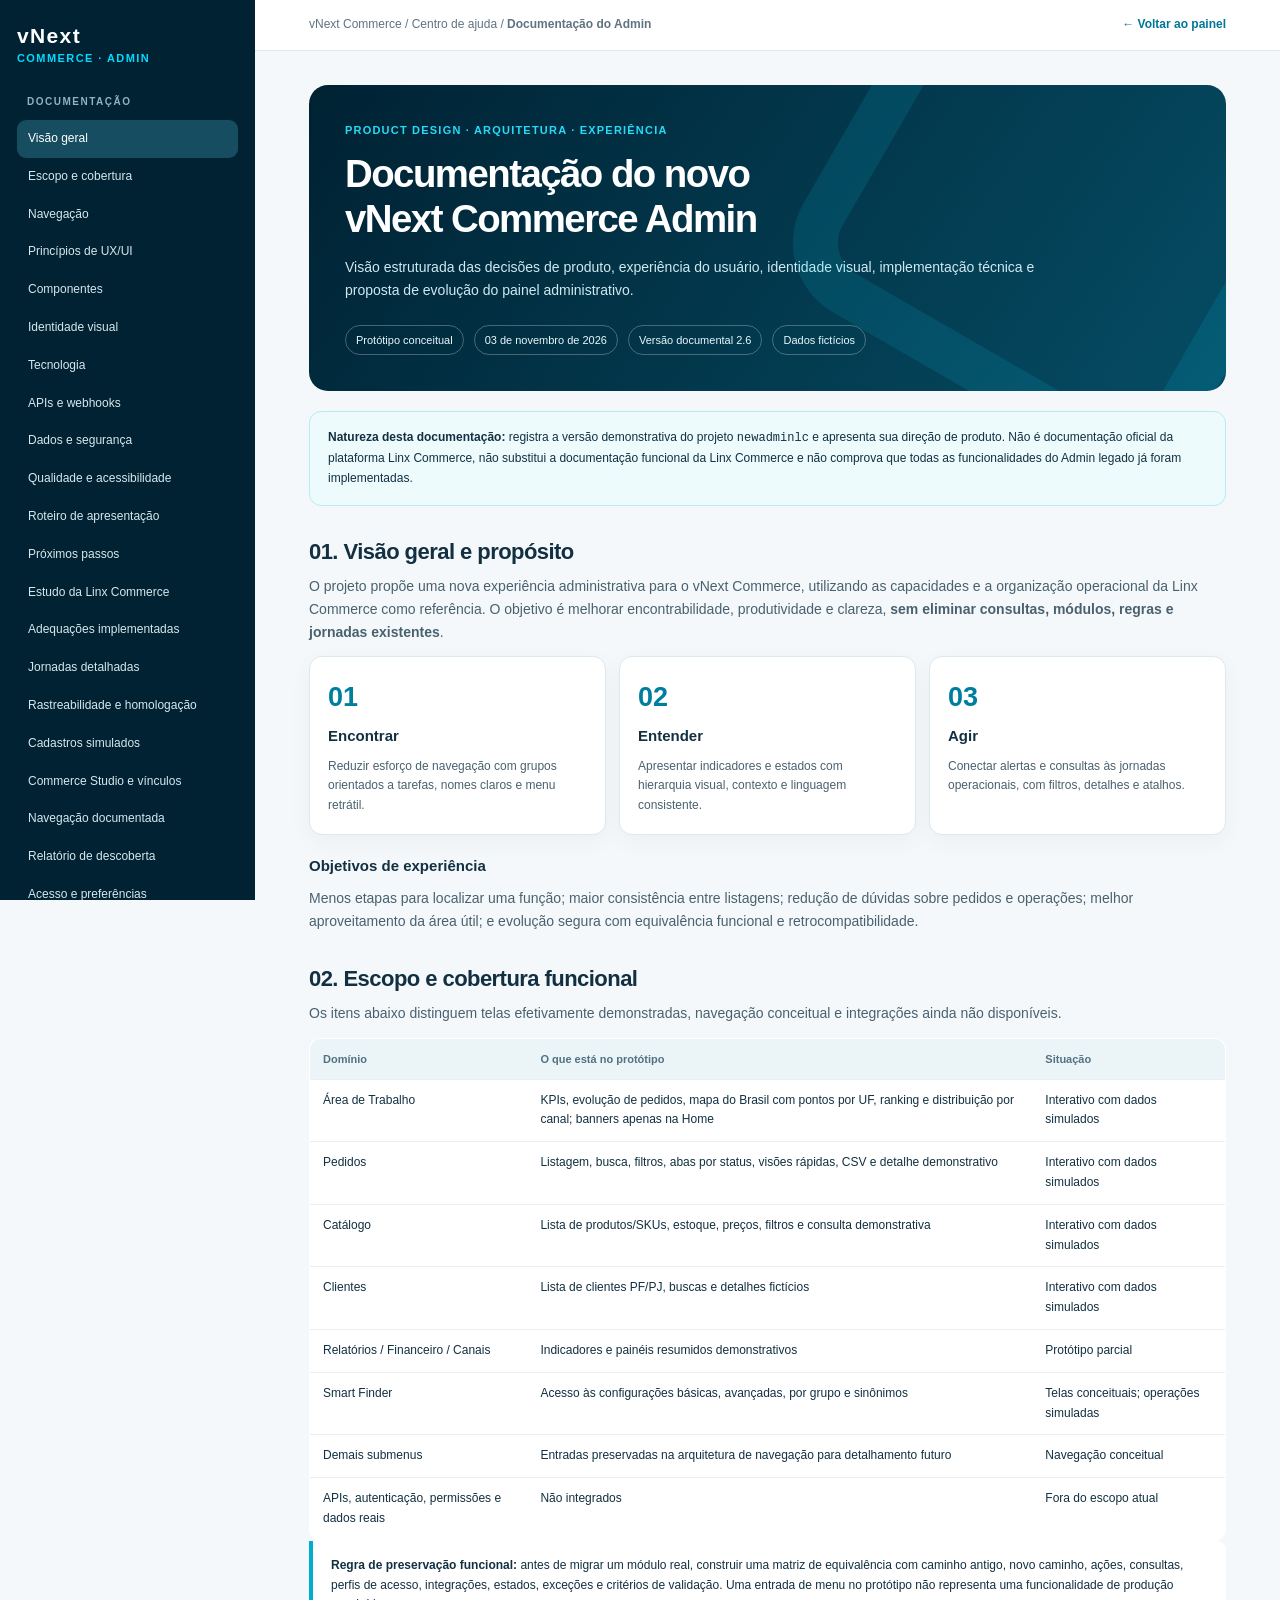
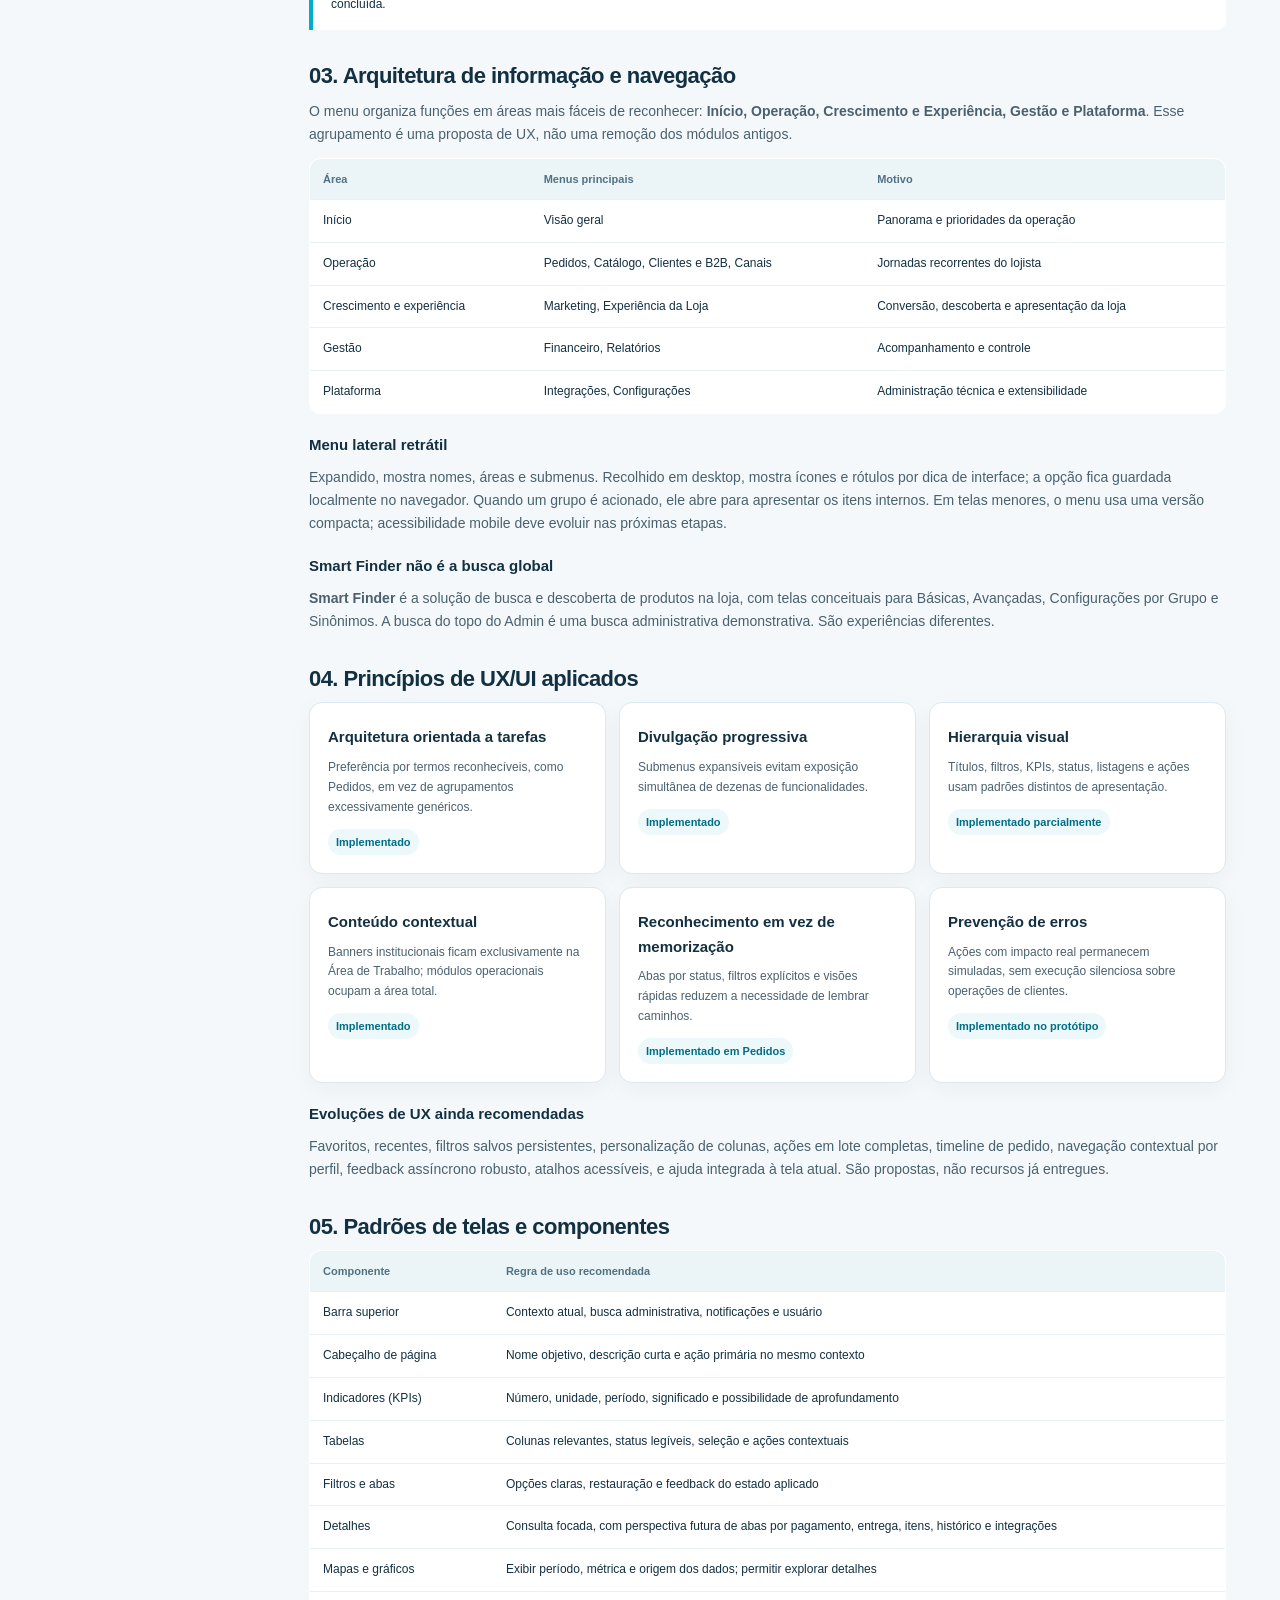
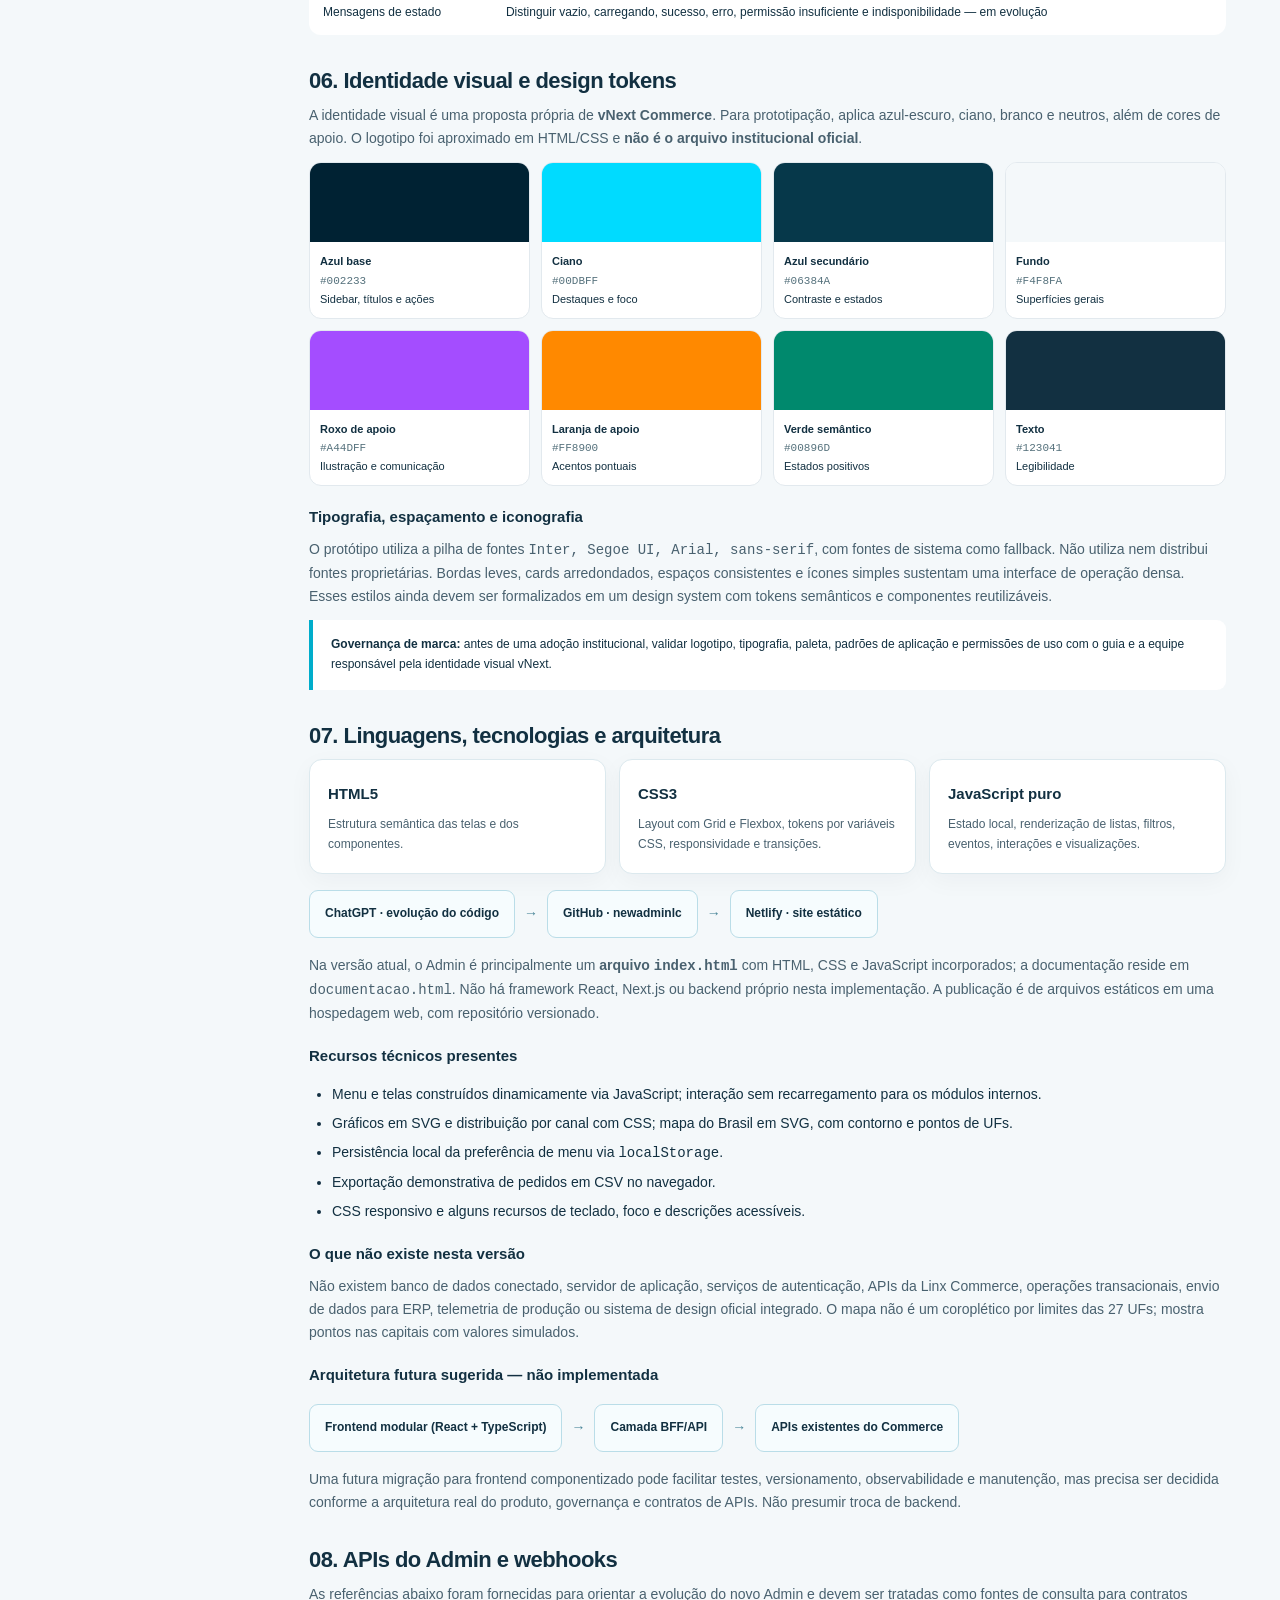
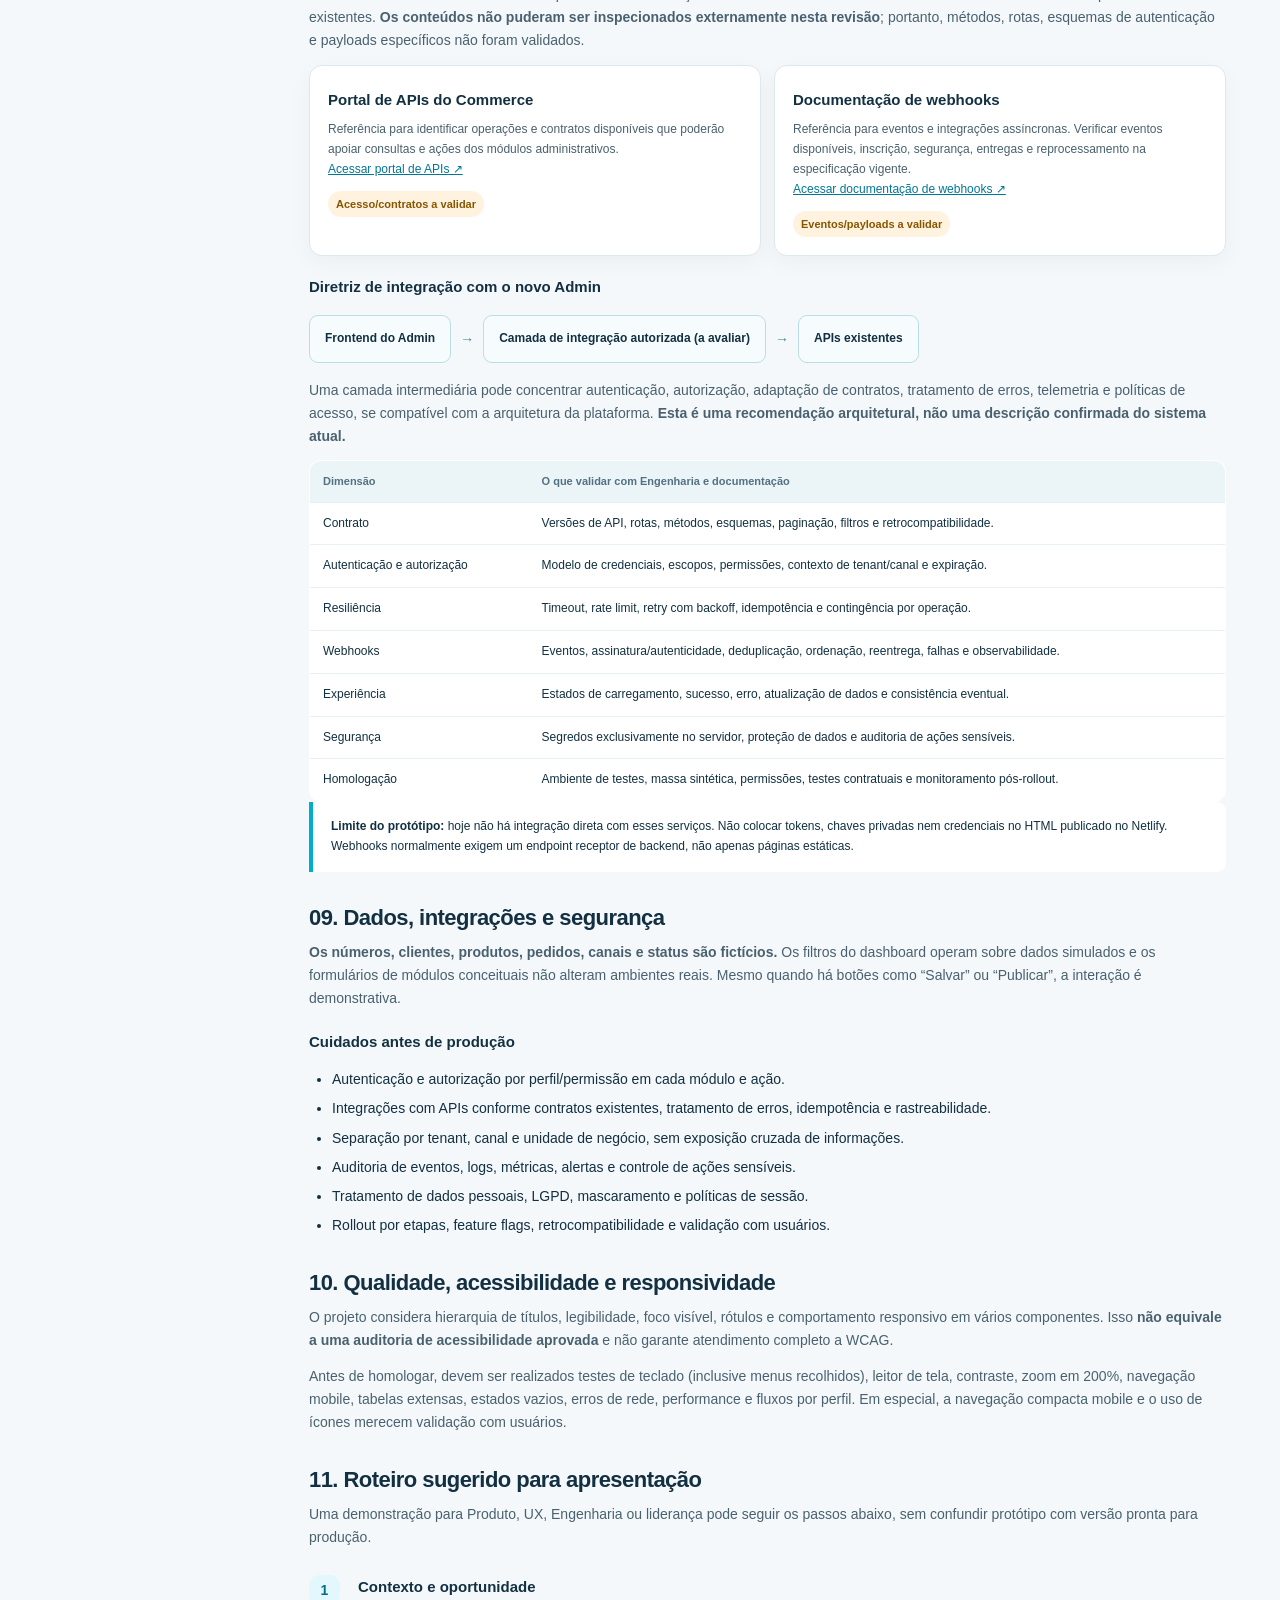
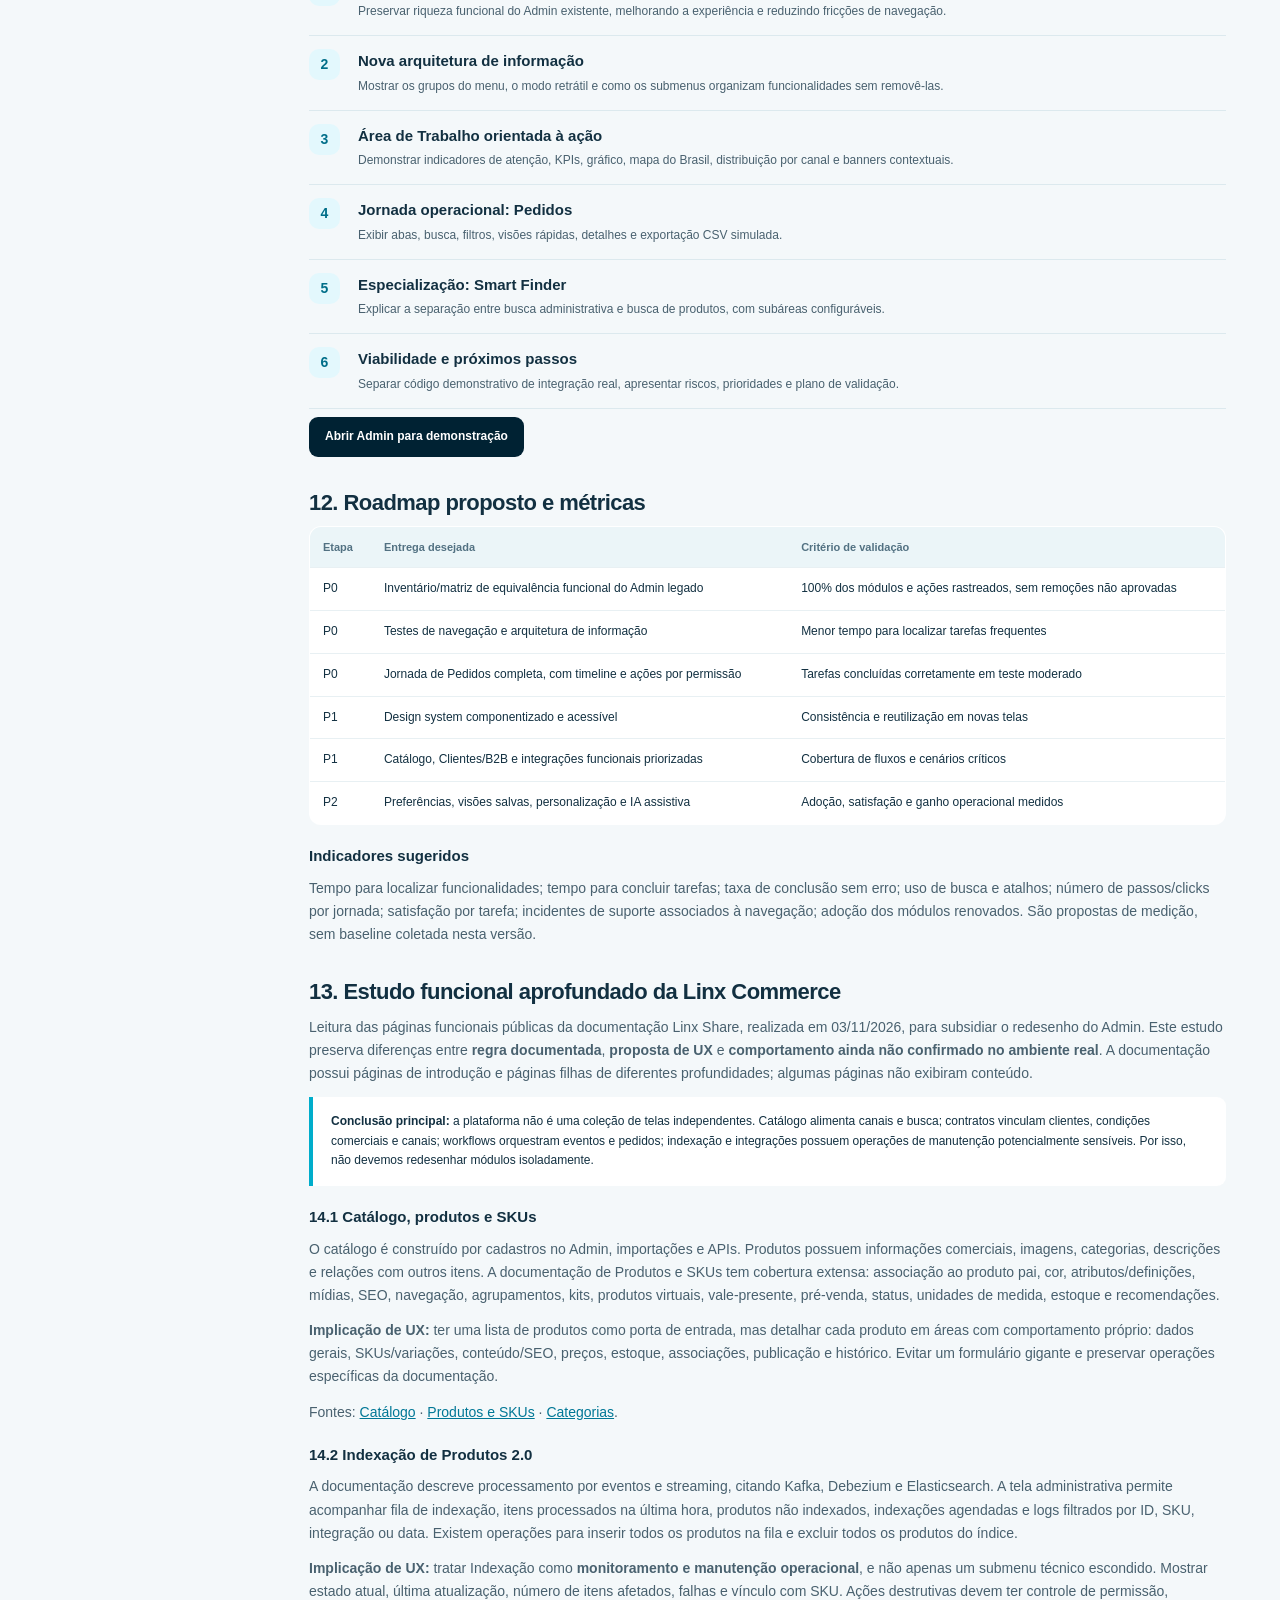
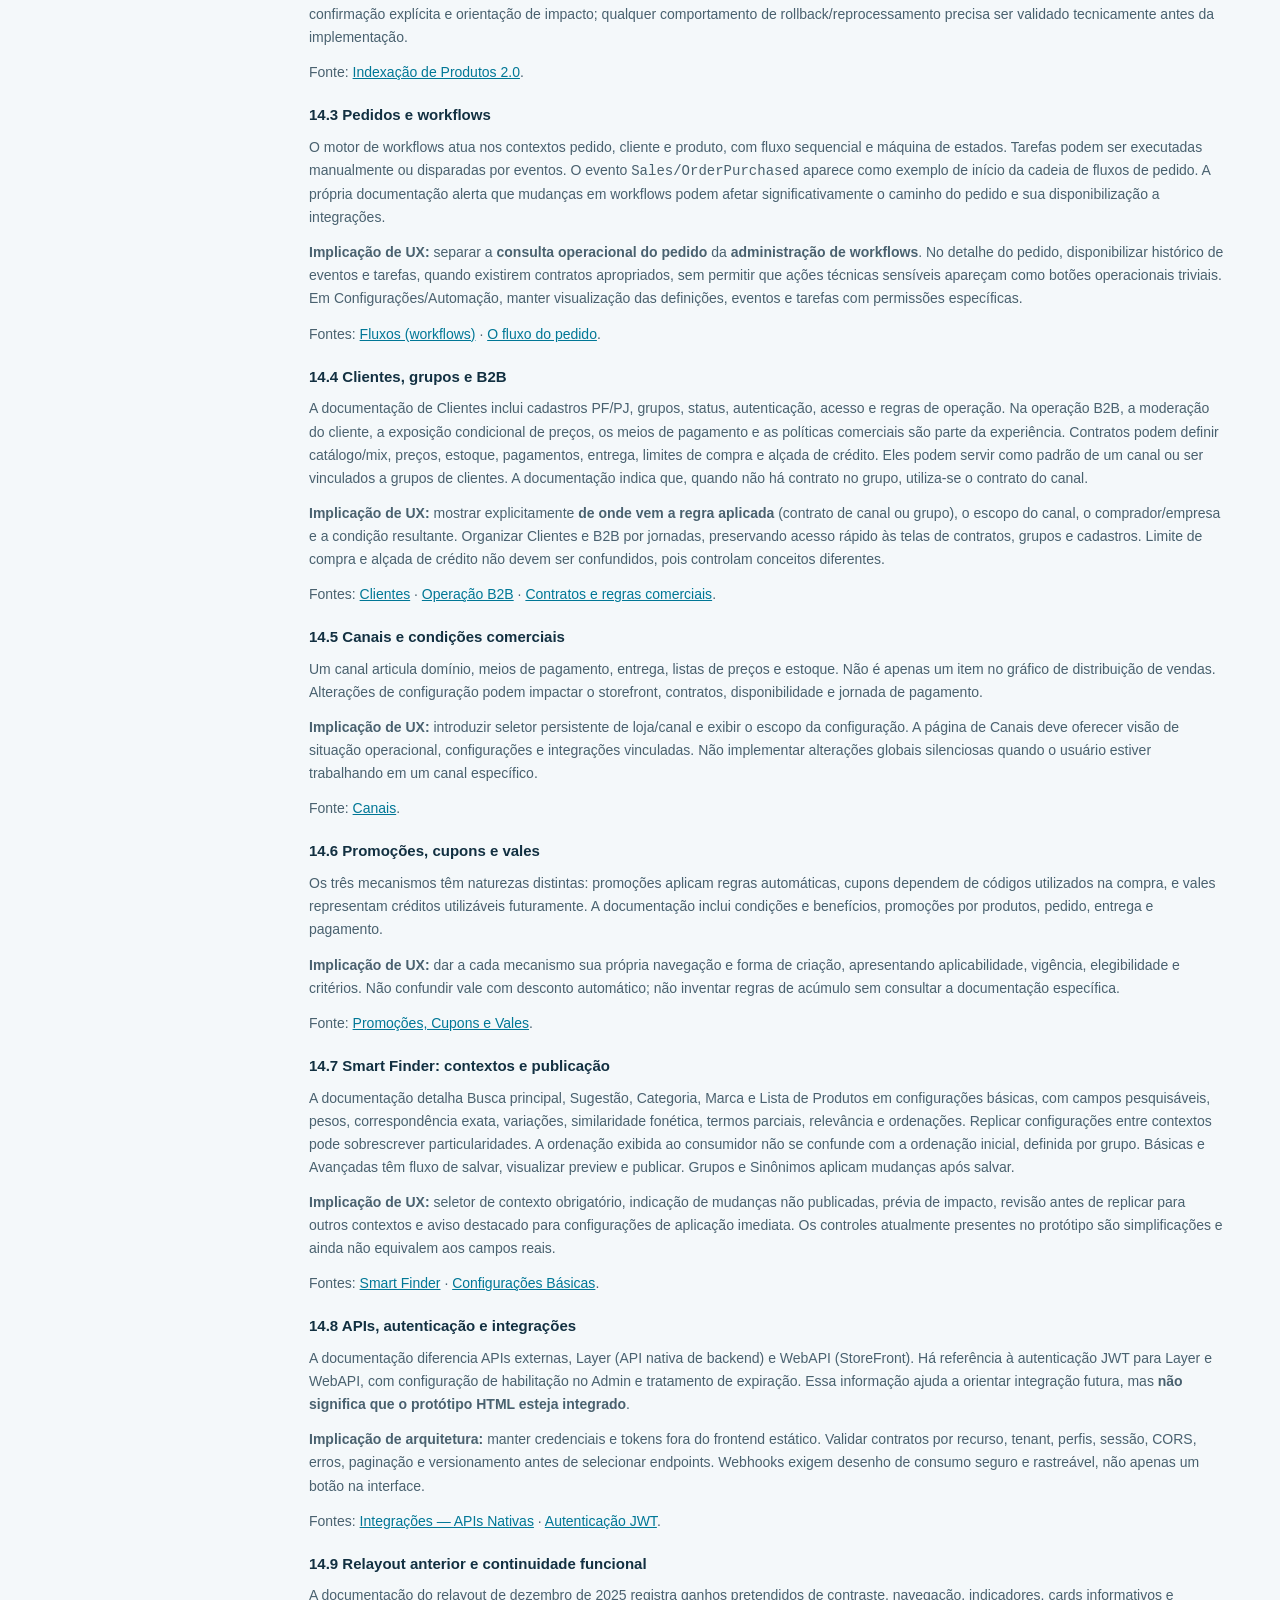
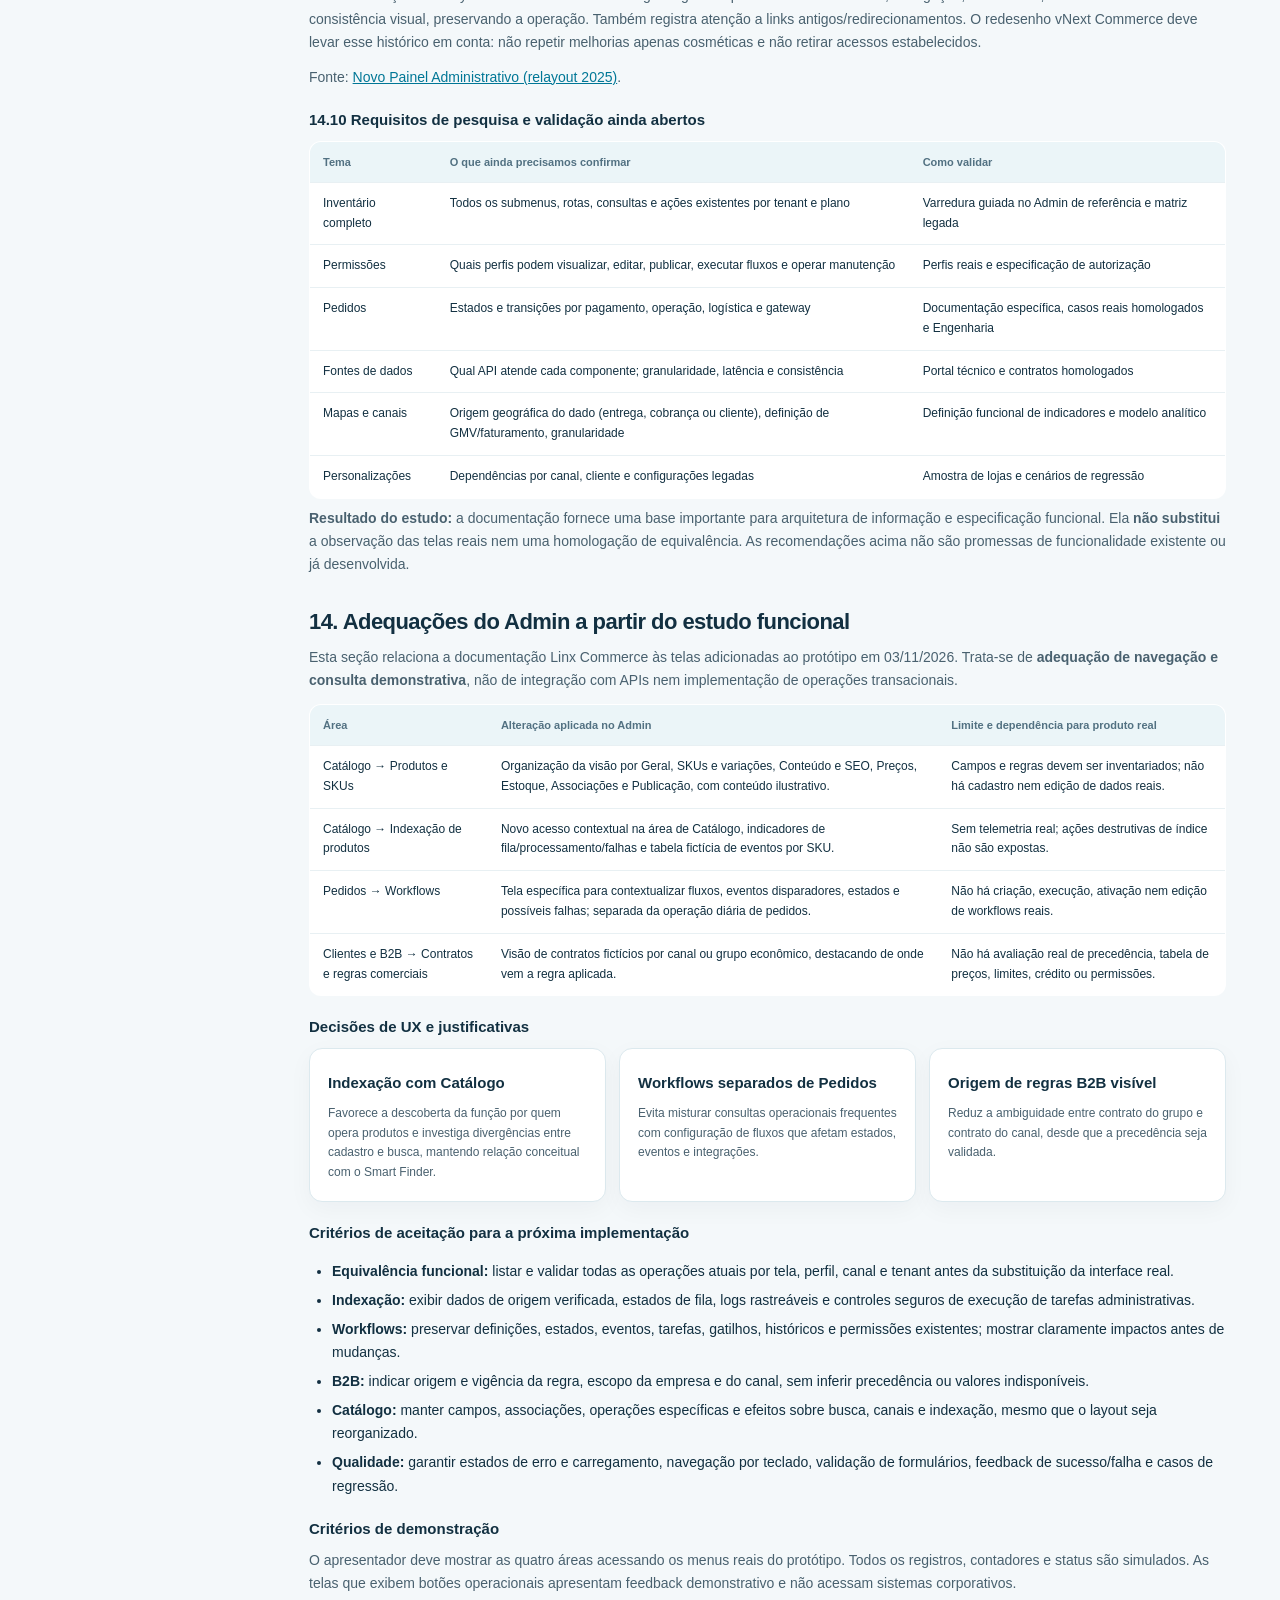
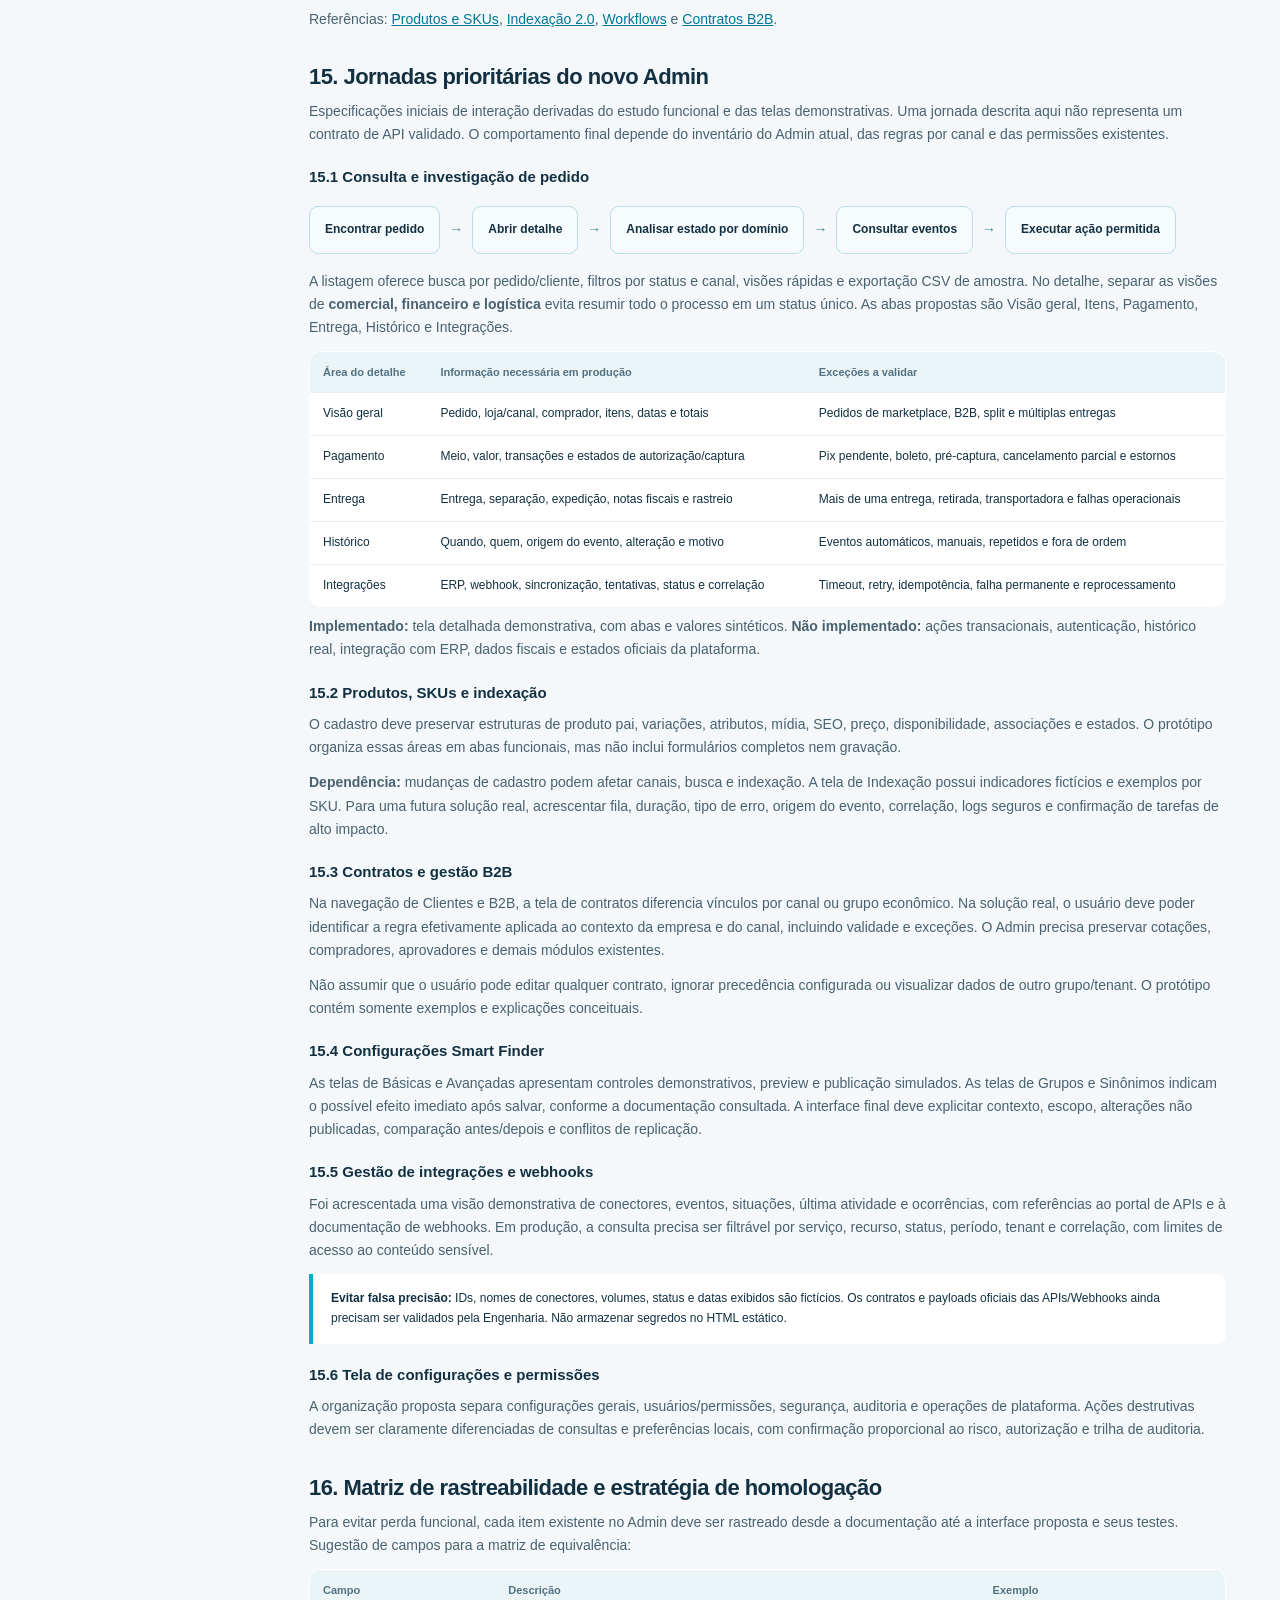
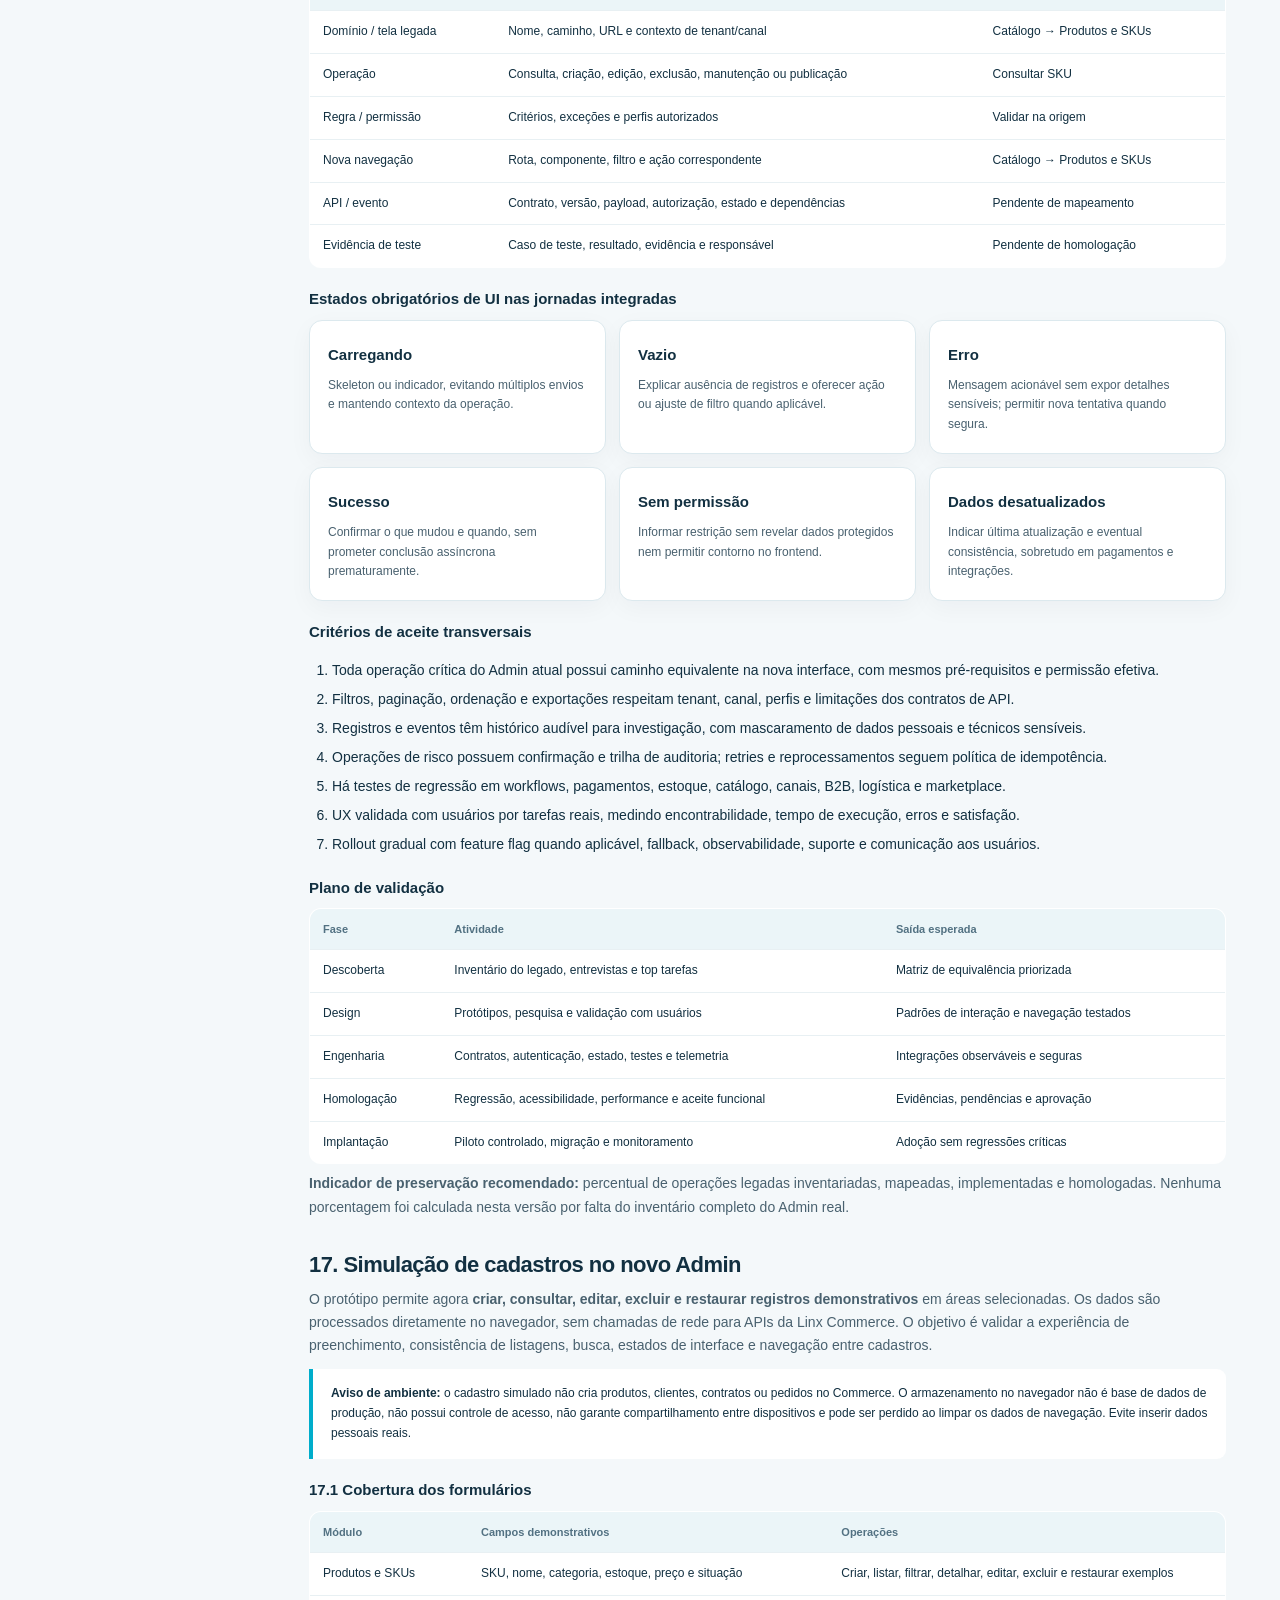
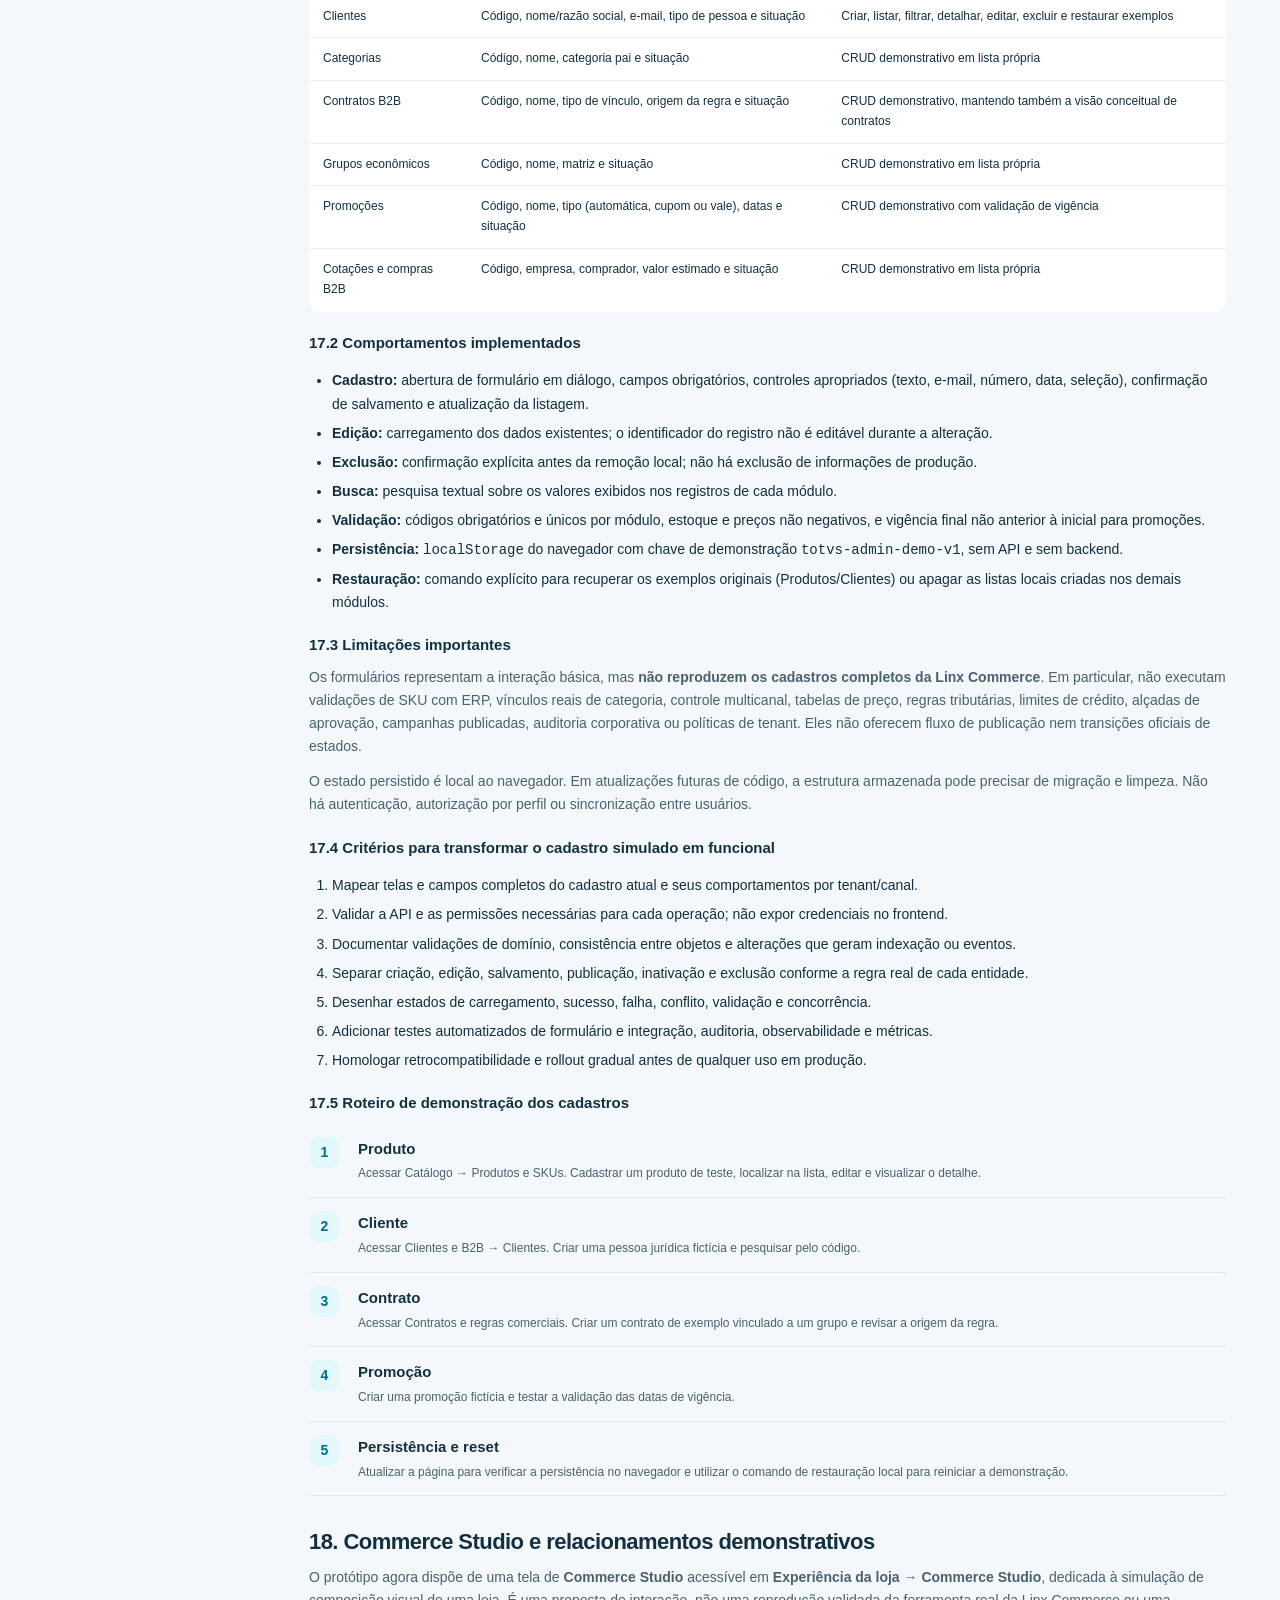
==== documentacao.html @ 01f8e168 "docs(admin): documentar as versões New e New Old e a remoção do contexto global" ====
<!doctype html>
<html lang="pt-BR">
<head>
<meta charset="utf-8"><meta name="viewport" content="width=device-width,initial-scale=1">
<meta name="description" content="Documentação de produto, UX/UI, arquitetura e apresentação do protótipo vNext Commerce Admin.">
<title>Documentação do Admin | vNext Commerce</title>
<style>
:root{--navy:#002233;--navy2:#06384a;--cyan:#00dbff;--cyanSoft:#e4faff;--orange:#ff8900;--purple:#a44dff;--green:#00896d;--bg:#f4f8fa;--line:#dce9ee;--text:#123041;--muted:#5e7481;--shadow:0 7px 24px #0022330a}
*{box-sizing:border-box}html{scroll-behavior:smooth;scroll-padding-top:80px}body{margin:0;background:var(--bg);font:14px/1.65 Inter,"Segoe UI",Arial,sans-serif;color:var(--text)}a{color:#007796}a:focus-visible,button:focus-visible{outline:3px solid #00bded;outline-offset:3px}button{font:inherit;cursor:pointer}.layout{display:grid;grid-template-columns:255px minmax(0,1fr);min-height:100vh}
aside{background:#002233;color:#d5e9ee;padding:25px 17px;position:sticky;top:0;height:100vh;overflow:auto}aside .logo{font-size:21px;letter-spacing:.065em;color:white;font-weight:900;line-height:1.08}aside .logo small{display:block;color:var(--cyan);font-size:11px;letter-spacing:.13em;margin-top:5px}aside .kicker{margin:29px 10px 10px;color:#8eb4bf;font-size:10px;font-weight:800;letter-spacing:.15em;text-transform:uppercase}
aside nav a{display:block;color:#d6e8ed;text-decoration:none;padding:9px 11px;border-radius:9px;font-size:12px}aside nav a:hover,aside nav a.active{background:#164d60;color:white}aside .return{display:block;color:var(--cyan);text-decoration:none;padding:11px;border:1px solid #376676;border-radius:10px;margin-top:18px;font-size:12px;font-weight:700}
main{min-width:0}.topbar{display:flex;gap:12px;justify-content:space-between;align-items:center;background:white;border-bottom:1px solid var(--line);padding:15px min(5vw,54px);position:sticky;top:0;z-index:2}.topbar .crumb{font-size:12px;color:var(--muted)}.topbar a{text-decoration:none;font-weight:750;font-size:12px}.body{max-width:1240px;padding:34px min(5vw,54px) 65px;margin:auto}
.hero{border-radius:19px;padding:36px;background:linear-gradient(125deg,#002233,#054c64);color:white;position:relative;overflow:hidden}
.hero:after{content:"";position:absolute;right:-70px;top:-120px;width:360px;height:360px;border:45px solid #00dbff1c;transform:rotate(30deg);border-radius:80px;pointer-events:none}
.eyebrow{font-size:11px;color:#27daf7;font-weight:850;letter-spacing:.11em;text-transform:uppercase}
.hero h1{font-size:clamp(27px,3vw,43px);letter-spacing:-.04em;line-height:1.17;margin:13px 0}.hero p{color:#d0e9f1;max-width:700px;font-size:14px;margin-bottom:0}
.meta{display:flex;gap:10px;flex-wrap:wrap;margin-top:23px}.meta span{padding:5px 10px;border:1px solid #ffffff45;border-radius:30px;color:#e7f9fd;font-size:11px}
.notice{background:#edfbfd;border:1px solid #b9eaf4;border-radius:12px;padding:16px 18px;margin:20px 0;font-size:12px}
section{margin-top:32px;scroll-margin-top:95px}section h2{font-size:22px;line-height:1.25;letter-spacing:-.025em;margin:0 0 10px}section h3{font-size:15px;margin:19px 0 8px}section p{margin:8px 0 12px;color:#49616f}
.grid{display:grid;grid-template-columns:repeat(3,minmax(0,1fr));gap:13px}.card{border:1px solid var(--line);background:#fff;border-radius:13px;padding:18px;box-shadow:var(--shadow)}.card h3{margin:4px 0 8px}.card p{font-size:12px;margin:0}.metric{font-size:27px;color:#007e9d;font-weight:850}
.tags{display:flex;gap:7px;flex-wrap:wrap;margin-top:11px}.tag{font-size:11px;background:#ecf8fa;color:#006d87;padding:4px 8px;border-radius:20px;font-weight:700}.tag.warn{background:#fff3df;color:#875500}.tag.gray{background:#edf1f3;color:#526a79}
table{width:100%;border-collapse:collapse;font-size:12px;background:white;border:1px solid var(--line);border-radius:12px;overflow:hidden}th{text-align:left;color:#527182;font-size:11px;background:#ebf5f8}td,th{padding:11px 13px;border-bottom:1px solid #e8f0f3;vertical-align:top}tr:last-child td{border-bottom:0}ul,ol{padding-left:23px}li{margin:6px 0}
.palette{display:grid;grid-template-columns:repeat(4,minmax(0,1fr));gap:11px}.swatch{border:1px solid #e2e9ee;border-radius:12px;overflow:hidden;background:white}.swatch .color{height:79px}.swatch .label{padding:10px;font-size:11px}.swatch strong{display:block}.swatch code{color:#55717c}
.diagram{display:flex;gap:9px;align-items:center;flex-wrap:wrap;margin:16px 0}.diagram span{padding:13px 15px;border:1px solid #badde8;background:#f6fcfe;border-radius:9px;font-size:12px;font-weight:800}.diagram i{font-style:normal;color:#498598}
.callout{padding:15px 18px;background:#fff;border-left:4px solid #00adcb;border-radius:0 9px 9px 0;font-size:12px}
.demo-step{display:grid;grid-template-columns:36px 1fr;gap:13px;padding:13px 0;border-bottom:1px solid var(--line)}.demo-step .number{height:31px;width:31px;border-radius:10px;background:#e3f8fd;color:#006e89;display:grid;place-items:center;font-weight:850}.demo-step h3{margin:0 0 3px}.demo-step p{font-size:12px;margin:0}
.footer{font-size:11px;color:#718894;padding:20px 0;border-top:1px solid var(--line);margin-top:40px}.action{display:inline-block;text-decoration:none;background:var(--navy);color:#fff;border-radius:9px;padding:10px 16px;font-weight:800;font-size:12px;margin-top:8px}.action:hover{background:#105269}
@media(max-width:1000px){.grid{grid-template-columns:1fr 1fr}.palette{grid-template-columns:repeat(2,1fr)}}
@media(max-width:760px){.layout{grid-template-columns:1fr}aside{position:relative;height:auto;padding:16px}aside nav{display:flex;overflow:auto;gap:3px}aside .kicker{display:none}aside nav a{white-space:nowrap}aside .return{margin:9px 0 0}.topbar{padding:13px 18px}.body{padding:20px 16px 45px}.hero{padding:26px 22px}.grid{grid-template-columns:1fr}.palette{grid-template-columns:repeat(2,1fr)}}
@media print{.layout{display:block}aside,.topbar,.action{display:none!important}.body{max-width:none;padding:0}.hero{print-color-adjust:exact;-webkit-print-color-adjust:exact}section{break-inside:avoid}a{color:#00485f}}
@media(prefers-reduced-motion:reduce){html{scroll-behavior:auto}}
</style>
</head>
<body>
<div class="layout">
<aside aria-label="Índice da documentação"><div class="logo">vNext<small>COMMERCE · ADMIN</small></div><div class="kicker">Documentação</div>
<nav id="toc">
<a href="#visao">Visão geral</a><a href="#escopo">Escopo e cobertura</a><a href="#navegacao">Navegação</a><a href="#ux">Princípios de UX/UI</a><a href="#componentes">Componentes</a><a href="#identidade">Identidade visual</a><a href="#tecnologia">Tecnologia</a><a href="#apis">APIs e webhooks</a><a href="#dados">Dados e segurança</a><a href="#qualidade">Qualidade e acessibilidade</a><a href="#roteiro">Roteiro de apresentação</a><a href="#evolucao">Próximos passos</a><a href="#estudo-funcional">Estudo da Linx Commerce</a><a href="#adequacoes-funcionais">Adequações implementadas</a><a href="#jornadas">Jornadas detalhadas</a><a href="#rastreabilidade">Rastreabilidade e homologação</a><a href="#cadastros">Cadastros simulados</a><a href="#studio">Commerce Studio e vínculos</a><a href="#doc-navigation">Navegação documentada</a><a href="#relatorio-descoberta">Relatório de descoberta</a><a href="#acesso">Acesso e preferências</a><a href="#descoberta-evolucao">Evolução do discovery</a><a href="#discovery-novembro">Discovery aprofundado</a><a href="#cadastros-expandidos">Cadastros ampliados</a><a href="#ux-vnext">Evolução UX transversal</a><a href="#manu-ux">Manu IA e refinamento UX</a><a href="#cadastros-operacionais">Cadastros e fluxos</a><a href="#versoes-admin">Versões New e New Old</a><a href="#referencias">Referências</a>
</nav><a class="return" href="./index.html">← Voltar ao Admin</a>
</aside>
<main>
<div class="topbar"><div class="crumb">vNext Commerce / Centro de ajuda / <b>Documentação do Admin</b></div><a href="./index.html">← Voltar ao painel</a></div>
<div class="body">
<header class="hero"><div class="eyebrow">Product design · Arquitetura · Experiência</div><h1>Documentação do novo<br>vNext Commerce Admin</h1><p>Visão estruturada das decisões de produto, experiência do usuário, identidade visual, implementação técnica e proposta de evolução do painel administrativo.</p><div class="meta"><span>Protótipo conceitual</span><span>03 de novembro de 2026</span><span>Versão documental 2.6</span><span>Dados fictícios</span></div></header>
<div class="notice"><b>Natureza desta documentação:</b> registra a versão demonstrativa do projeto <code>newadminlc</code> e apresenta sua direção de produto. Não é documentação oficial da plataforma Linx Commerce, não substitui a documentação funcional da Linx Commerce e não comprova que todas as funcionalidades do Admin legado já foram implementadas.</div>
<section id="visao"><h2>01. Visão geral e propósito</h2><p>O projeto propõe uma nova experiência administrativa para o vNext Commerce, utilizando as capacidades e a organização operacional da Linx Commerce como referência. O objetivo é melhorar encontrabilidade, produtividade e clareza, <b>sem eliminar consultas, módulos, regras e jornadas existentes</b>.</p>
<div class="grid"><article class="card"><div class="metric">01</div><h3>Encontrar</h3><p>Reduzir esforço de navegação com grupos orientados a tarefas, nomes claros e menu retrátil.</p></article><article class="card"><div class="metric">02</div><h3>Entender</h3><p>Apresentar indicadores e estados com hierarquia visual, contexto e linguagem consistente.</p></article><article class="card"><div class="metric">03</div><h3>Agir</h3><p>Conectar alertas e consultas às jornadas operacionais, com filtros, detalhes e atalhos.</p></article></div>
<h3>Objetivos de experiência</h3><p>Menos etapas para localizar uma função; maior consistência entre listagens; redução de dúvidas sobre pedidos e operações; melhor aproveitamento da área útil; e evolução segura com equivalência funcional e retrocompatibilidade.</p></section>
<section id="escopo"><h2>02. Escopo e cobertura funcional</h2><p>Os itens abaixo distinguem telas efetivamente demonstradas, navegação conceitual e integrações ainda não disponíveis.</p>
<table><thead><tr><th>Domínio</th><th>O que está no protótipo</th><th>Situação</th></tr></thead><tbody>
<tr><td>Área de Trabalho</td><td>KPIs, evolução de pedidos, mapa do Brasil com pontos por UF, ranking e distribuição por canal; banners apenas na Home</td><td>Interativo com dados simulados</td></tr>
<tr><td>Pedidos</td><td>Listagem, busca, filtros, abas por status, visões rápidas, CSV e detalhe demonstrativo</td><td>Interativo com dados simulados</td></tr>
<tr><td>Catálogo</td><td>Lista de produtos/SKUs, estoque, preços, filtros e consulta demonstrativa</td><td>Interativo com dados simulados</td></tr>
<tr><td>Clientes</td><td>Lista de clientes PF/PJ, buscas e detalhes fictícios</td><td>Interativo com dados simulados</td></tr>
<tr><td>Relatórios / Financeiro / Canais</td><td>Indicadores e painéis resumidos demonstrativos</td><td>Protótipo parcial</td></tr>
<tr><td>Smart Finder</td><td>Acesso às configurações básicas, avançadas, por grupo e sinônimos</td><td>Telas conceituais; operações simuladas</td></tr>
<tr><td>Demais submenus</td><td>Entradas preservadas na arquitetura de navegação para detalhamento futuro</td><td>Navegação conceitual</td></tr>
<tr><td>APIs, autenticação, permissões e dados reais</td><td>Não integrados</td><td>Fora do escopo atual</td></tr>
</tbody></table>
<div class="callout"><b>Regra de preservação funcional:</b> antes de migrar um módulo real, construir uma matriz de equivalência com caminho antigo, novo caminho, ações, consultas, perfis de acesso, integrações, estados, exceções e critérios de validação. Uma entrada de menu no protótipo não representa uma funcionalidade de produção concluída.</div></section>
<section id="navegacao"><h2>03. Arquitetura de informação e navegação</h2>
<p>O menu organiza funções em áreas mais fáceis de reconhecer: <b>Início, Operação, Crescimento e Experiência, Gestão e Plataforma</b>. Esse agrupamento é uma proposta de UX, não uma remoção dos módulos antigos.</p>
<table><thead><tr><th>Área</th><th>Menus principais</th><th>Motivo</th></tr></thead><tbody>
<tr><td>Início</td><td>Visão geral</td><td>Panorama e prioridades da operação</td></tr>
<tr><td>Operação</td><td>Pedidos, Catálogo, Clientes e B2B, Canais</td><td>Jornadas recorrentes do lojista</td></tr>
<tr><td>Crescimento e experiência</td><td>Marketing, Experiência da Loja</td><td>Conversão, descoberta e apresentação da loja</td></tr>
<tr><td>Gestão</td><td>Financeiro, Relatórios</td><td>Acompanhamento e controle</td></tr>
<tr><td>Plataforma</td><td>Integrações, Configurações</td><td>Administração técnica e extensibilidade</td></tr>
</tbody></table>
<h3>Menu lateral retrátil</h3><p>Expandido, mostra nomes, áreas e submenus. Recolhido em desktop, mostra ícones e rótulos por dica de interface; a opção fica guardada localmente no navegador. Quando um grupo é acionado, ele abre para apresentar os itens internos. Em telas menores, o menu usa uma versão compacta; acessibilidade mobile deve evoluir nas próximas etapas.</p>
<h3>Smart Finder não é a busca global</h3><p><b>Smart Finder</b> é a solução de busca e descoberta de produtos na loja, com telas conceituais para Básicas, Avançadas, Configurações por Grupo e Sinônimos. A busca do topo do Admin é uma busca administrativa demonstrativa. São experiências diferentes.</p></section>
<section id="ux"><h2>04. Princípios de UX/UI aplicados</h2>
<div class="grid"><div class="card"><h3>Arquitetura orientada a tarefas</h3><p>Preferência por termos reconhecíveis, como Pedidos, em vez de agrupamentos excessivamente genéricos.</p><div class="tags"><span class="tag">Implementado</span></div></div>
<div class="card"><h3>Divulgação progressiva</h3><p>Submenus expansíveis evitam exposição simultânea de dezenas de funcionalidades.</p><div class="tags"><span class="tag">Implementado</span></div></div>
<div class="card"><h3>Hierarquia visual</h3><p>Títulos, filtros, KPIs, status, listagens e ações usam padrões distintos de apresentação.</p><div class="tags"><span class="tag">Implementado parcialmente</span></div></div>
<div class="card"><h3>Conteúdo contextual</h3><p>Banners institucionais ficam exclusivamente na Área de Trabalho; módulos operacionais ocupam a área total.</p><div class="tags"><span class="tag">Implementado</span></div></div>
<div class="card"><h3>Reconhecimento em vez de memorização</h3><p>Abas por status, filtros explícitos e visões rápidas reduzem a necessidade de lembrar caminhos.</p><div class="tags"><span class="tag">Implementado em Pedidos</span></div></div>
<div class="card"><h3>Prevenção de erros</h3><p>Ações com impacto real permanecem simuladas, sem execução silenciosa sobre operações de clientes.</p><div class="tags"><span class="tag">Implementado no protótipo</span></div></div>
</div>
<h3>Evoluções de UX ainda recomendadas</h3><p>Favoritos, recentes, filtros salvos persistentes, personalização de colunas, ações em lote completas, timeline de pedido, navegação contextual por perfil, feedback assíncrono robusto, atalhos acessíveis, e ajuda integrada à tela atual. São propostas, não recursos já entregues.</p></section>
<section id="componentes"><h2>05. Padrões de telas e componentes</h2>
<table><thead><tr><th>Componente</th><th>Regra de uso recomendada</th></tr></thead><tbody>
<tr><td>Barra superior</td><td>Contexto atual, busca administrativa, notificações e usuário</td></tr>
<tr><td>Cabeçalho de página</td><td>Nome objetivo, descrição curta e ação primária no mesmo contexto</td></tr>
<tr><td>Indicadores (KPIs)</td><td>Número, unidade, período, significado e possibilidade de aprofundamento</td></tr>
<tr><td>Tabelas</td><td>Colunas relevantes, status legíveis, seleção e ações contextuais</td></tr>
<tr><td>Filtros e abas</td><td>Opções claras, restauração e feedback do estado aplicado</td></tr>
<tr><td>Detalhes</td><td>Consulta focada, com perspectiva futura de abas por pagamento, entrega, itens, histórico e integrações</td></tr>
<tr><td>Mapas e gráficos</td><td>Exibir período, métrica e origem dos dados; permitir explorar detalhes</td></tr>
<tr><td>Mensagens de estado</td><td>Distinguir vazio, carregando, sucesso, erro, permissão insuficiente e indisponibilidade — em evolução</td></tr>
</tbody></table></section>
<section id="identidade"><h2>06. Identidade visual e design tokens</h2><p>A identidade visual é uma proposta própria de <b>vNext Commerce</b>. Para prototipação, aplica azul-escuro, ciano, branco e neutros, além de cores de apoio. O logotipo foi aproximado em HTML/CSS e <b>não é o arquivo institucional oficial</b>.</p>
<div class="palette">
<div class="swatch"><div class="color" style="background:#002233"></div><div class="label"><strong>Azul base</strong><code>#002233</code><div>Sidebar, títulos e ações</div></div></div>
<div class="swatch"><div class="color" style="background:#00dbff"></div><div class="label"><strong>Ciano</strong><code>#00DBFF</code><div>Destaques e foco</div></div></div>
<div class="swatch"><div class="color" style="background:#06384a"></div><div class="label"><strong>Azul secundário</strong><code>#06384A</code><div>Contraste e estados</div></div></div>
<div class="swatch"><div class="color" style="background:#f4f8fa"></div><div class="label"><strong>Fundo</strong><code>#F4F8FA</code><div>Superfícies gerais</div></div></div>
<div class="swatch"><div class="color" style="background:#a44dff"></div><div class="label"><strong>Roxo de apoio</strong><code>#A44DFF</code><div>Ilustração e comunicação</div></div></div>
<div class="swatch"><div class="color" style="background:#ff8900"></div><div class="label"><strong>Laranja de apoio</strong><code>#FF8900</code><div>Acentos pontuais</div></div></div>
<div class="swatch"><div class="color" style="background:#00896d"></div><div class="label"><strong>Verde semântico</strong><code>#00896D</code><div>Estados positivos</div></div></div>
<div class="swatch"><div class="color" style="background:#123041"></div><div class="label"><strong>Texto</strong><code>#123041</code><div>Legibilidade</div></div></div>
</div>
<h3>Tipografia, espaçamento e iconografia</h3><p>O protótipo utiliza a pilha de fontes <code>Inter, Segoe UI, Arial, sans-serif</code>, com fontes de sistema como fallback. Não utiliza nem distribui fontes proprietárias. Bordas leves, cards arredondados, espaços consistentes e ícones simples sustentam uma interface de operação densa. Esses estilos ainda devem ser formalizados em um design system com tokens semânticos e componentes reutilizáveis.</p>
<div class="callout"><b>Governança de marca:</b> antes de uma adoção institucional, validar logotipo, tipografia, paleta, padrões de aplicação e permissões de uso com o guia e a equipe responsável pela identidade visual vNext.</div></section>
<section id="tecnologia"><h2>07. Linguagens, tecnologias e arquitetura</h2>
<div class="grid"><div class="card"><h3>HTML5</h3><p>Estrutura semântica das telas e dos componentes.</p></div><div class="card"><h3>CSS3</h3><p>Layout com Grid e Flexbox, tokens por variáveis CSS, responsividade e transições.</p></div><div class="card"><h3>JavaScript puro</h3><p>Estado local, renderização de listas, filtros, eventos, interações e visualizações.</p></div></div>
<div class="diagram"><span>ChatGPT · evolução do código</span><i>→</i><span>GitHub · newadminlc</span><i>→</i><span>Netlify · site estático</span></div>
<p>Na versão atual, o Admin é principalmente um <b>arquivo <code>index.html</code></b> com HTML, CSS e JavaScript incorporados; a documentação reside em <code>documentacao.html</code>. Não há framework React, Next.js ou backend próprio nesta implementação. A publicação é de arquivos estáticos em uma hospedagem web, com repositório versionado.</p>
<h3>Recursos técnicos presentes</h3><ul><li>Menu e telas construídos dinamicamente via JavaScript; interação sem recarregamento para os módulos internos.</li><li>Gráficos em SVG e distribuição por canal com CSS; mapa do Brasil em SVG, com contorno e pontos de UFs.</li><li>Persistência local da preferência de menu via <code>localStorage</code>.</li><li>Exportação demonstrativa de pedidos em CSV no navegador.</li><li>CSS responsivo e alguns recursos de teclado, foco e descrições acessíveis.</li></ul>
<h3>O que não existe nesta versão</h3><p>Não existem banco de dados conectado, servidor de aplicação, serviços de autenticação, APIs da Linx Commerce, operações transacionais, envio de dados para ERP, telemetria de produção ou sistema de design oficial integrado. O mapa não é um coroplético por limites das 27 UFs; mostra pontos nas capitais com valores simulados.</p>
<h3>Arquitetura futura sugerida — não implementada</h3><div class="diagram"><span>Frontend modular (React + TypeScript)</span><i>→</i><span>Camada BFF/API</span><i>→</i><span>APIs existentes do Commerce</span></div><p>Uma futura migração para frontend componentizado pode facilitar testes, versionamento, observabilidade e manutenção, mas precisa ser decidida conforme a arquitetura real do produto, governança e contratos de APIs. Não presumir troca de backend.</p></section>

<section id="apis"><h2>08. APIs do Admin e webhooks</h2>
<p>As referências abaixo foram fornecidas para orientar a evolução do novo Admin e devem ser tratadas como fontes de consulta para contratos existentes. <b>Os conteúdos não puderam ser inspecionados externamente nesta revisão</b>; portanto, métodos, rotas, esquemas de autenticação e payloads específicos não foram validados.</p>
<div class="grid" style="grid-template-columns:repeat(2,minmax(0,1fr))">
<article class="card"><h3>Portal de APIs do Commerce</h3><p>Referência para identificar operações e contratos disponíveis que poderão apoiar consultas e ações dos módulos administrativos.</p><p><a href="https://projetos.layer.core.dcg.com.br/portal/" rel="noopener noreferrer" target="_blank">Acessar portal de APIs ↗</a></p><div class="tags"><span class="tag warn">Acesso/contratos a validar</span></div></article>
<article class="card"><h3>Documentação de webhooks</h3><p>Referência para eventos e integrações assíncronas. Verificar eventos disponíveis, inscrição, segurança, entregas e reprocessamento na especificação vigente.</p><p><a href="https://projetos.layer.core.dcg.com.br/api/v3/webhooks/docs" rel="noopener noreferrer" target="_blank">Acessar documentação de webhooks ↗</a></p><div class="tags"><span class="tag warn">Eventos/payloads a validar</span></div></article>
</div>
<h3>Diretriz de integração com o novo Admin</h3>
<div class="diagram"><span>Frontend do Admin</span><i>→</i><span>Camada de integração autorizada (a avaliar)</span><i>→</i><span>APIs existentes</span></div>
<p>Uma camada intermediária pode concentrar autenticação, autorização, adaptação de contratos, tratamento de erros, telemetria e políticas de acesso, se compatível com a arquitetura da plataforma. <b>Esta é uma recomendação arquitetural, não uma descrição confirmada do sistema atual.</b></p>
<table><thead><tr><th>Dimensão</th><th>O que validar com Engenharia e documentação</th></tr></thead><tbody>
<tr><td>Contrato</td><td>Versões de API, rotas, métodos, esquemas, paginação, filtros e retrocompatibilidade.</td></tr>
<tr><td>Autenticação e autorização</td><td>Modelo de credenciais, escopos, permissões, contexto de tenant/canal e expiração.</td></tr>
<tr><td>Resiliência</td><td>Timeout, rate limit, retry com backoff, idempotência e contingência por operação.</td></tr>
<tr><td>Webhooks</td><td>Eventos, assinatura/autenticidade, deduplicação, ordenação, reentrega, falhas e observabilidade.</td></tr>
<tr><td>Experiência</td><td>Estados de carregamento, sucesso, erro, atualização de dados e consistência eventual.</td></tr>
<tr><td>Segurança</td><td>Segredos exclusivamente no servidor, proteção de dados e auditoria de ações sensíveis.</td></tr>
<tr><td>Homologação</td><td>Ambiente de testes, massa sintética, permissões, testes contratuais e monitoramento pós-rollout.</td></tr>
</tbody></table>
<div class="callout"><b>Limite do protótipo:</b> hoje não há integração direta com esses serviços. Não colocar tokens, chaves privadas nem credenciais no HTML publicado no Netlify. Webhooks normalmente exigem um endpoint receptor de backend, não apenas páginas estáticas.</div>
</section>
<section id="dados"><h2>09. Dados, integrações e segurança</h2><p><b>Os números, clientes, produtos, pedidos, canais e status são fictícios.</b> Os filtros do dashboard operam sobre dados simulados e os formulários de módulos conceituais não alteram ambientes reais. Mesmo quando há botões como “Salvar” ou “Publicar”, a interação é demonstrativa.</p>
<h3>Cuidados antes de produção</h3><ul><li>Autenticação e autorização por perfil/permissão em cada módulo e ação.</li><li>Integrações com APIs conforme contratos existentes, tratamento de erros, idempotência e rastreabilidade.</li><li>Separação por tenant, canal e unidade de negócio, sem exposição cruzada de informações.</li><li>Auditoria de eventos, logs, métricas, alertas e controle de ações sensíveis.</li><li>Tratamento de dados pessoais, LGPD, mascaramento e políticas de sessão.</li><li>Rollout por etapas, feature flags, retrocompatibilidade e validação com usuários.</li></ul></section>
<section id="qualidade"><h2>10. Qualidade, acessibilidade e responsividade</h2>
<p>O projeto considera hierarquia de títulos, legibilidade, foco visível, rótulos e comportamento responsivo em vários componentes. Isso <b>não equivale a uma auditoria de acessibilidade aprovada</b> e não garante atendimento completo a WCAG.</p>
<p>Antes de homologar, devem ser realizados testes de teclado (inclusive menus recolhidos), leitor de tela, contraste, zoom em 200%, navegação mobile, tabelas extensas, estados vazios, erros de rede, performance e fluxos por perfil. Em especial, a navegação compacta mobile e o uso de ícones merecem validação com usuários.</p></section>
<section id="roteiro"><h2>11. Roteiro sugerido para apresentação</h2><p>Uma demonstração para Produto, UX, Engenharia ou liderança pode seguir os passos abaixo, sem confundir protótipo com versão pronta para produção.</p>
<div class="demo-step"><div class="number">1</div><div><h3>Contexto e oportunidade</h3><p>Preservar riqueza funcional do Admin existente, melhorando a experiência e reduzindo fricções de navegação.</p></div></div>
<div class="demo-step"><div class="number">2</div><div><h3>Nova arquitetura de informação</h3><p>Mostrar os grupos do menu, o modo retrátil e como os submenus organizam funcionalidades sem removê-las.</p></div></div>
<div class="demo-step"><div class="number">3</div><div><h3>Área de Trabalho orientada à ação</h3><p>Demonstrar indicadores de atenção, KPIs, gráfico, mapa do Brasil, distribuição por canal e banners contextuais.</p></div></div>
<div class="demo-step"><div class="number">4</div><div><h3>Jornada operacional: Pedidos</h3><p>Exibir abas, busca, filtros, visões rápidas, detalhes e exportação CSV simulada.</p></div></div>
<div class="demo-step"><div class="number">5</div><div><h3>Especialização: Smart Finder</h3><p>Explicar a separação entre busca administrativa e busca de produtos, com subáreas configuráveis.</p></div></div>
<div class="demo-step"><div class="number">6</div><div><h3>Viabilidade e próximos passos</h3><p>Separar código demonstrativo de integração real, apresentar riscos, prioridades e plano de validação.</p></div></div>
<a class="action" href="./index.html">Abrir Admin para demonstração</a></section>
<section id="evolucao"><h2>12. Roadmap proposto e métricas</h2>
<table><thead><tr><th>Etapa</th><th>Entrega desejada</th><th>Critério de validação</th></tr></thead><tbody>
<tr><td>P0</td><td>Inventário/matriz de equivalência funcional do Admin legado</td><td>100% dos módulos e ações rastreados, sem remoções não aprovadas</td></tr>
<tr><td>P0</td><td>Testes de navegação e arquitetura de informação</td><td>Menor tempo para localizar tarefas frequentes</td></tr>
<tr><td>P0</td><td>Jornada de Pedidos completa, com timeline e ações por permissão</td><td>Tarefas concluídas corretamente em teste moderado</td></tr>
<tr><td>P1</td><td>Design system componentizado e acessível</td><td>Consistência e reutilização em novas telas</td></tr>
<tr><td>P1</td><td>Catálogo, Clientes/B2B e integrações funcionais priorizadas</td><td>Cobertura de fluxos e cenários críticos</td></tr>
<tr><td>P2</td><td>Preferências, visões salvas, personalização e IA assistiva</td><td>Adoção, satisfação e ganho operacional medidos</td></tr>
</tbody></table>
<h3>Indicadores sugeridos</h3><p>Tempo para localizar funcionalidades; tempo para concluir tarefas; taxa de conclusão sem erro; uso de busca e atalhos; número de passos/clicks por jornada; satisfação por tarefa; incidentes de suporte associados à navegação; adoção dos módulos renovados. São propostas de medição, sem baseline coletada nesta versão.</p></section>

<section id="estudo-funcional"><h2>13. Estudo funcional aprofundado da Linx Commerce</h2>
<p>Leitura das páginas funcionais públicas da documentação Linx Share, realizada em 03/11/2026, para subsidiar o redesenho do Admin. Este estudo preserva diferenças entre <b>regra documentada</b>, <b>proposta de UX</b> e <b>comportamento ainda não confirmado no ambiente real</b>. A documentação possui páginas de introdução e páginas filhas de diferentes profundidades; algumas páginas não exibiram conteúdo.</p>
<div class="callout"><b>Conclusão principal:</b> a plataforma não é uma coleção de telas independentes. Catálogo alimenta canais e busca; contratos vinculam clientes, condições comerciais e canais; workflows orquestram eventos e pedidos; indexação e integrações possuem operações de manutenção potencialmente sensíveis. Por isso, não devemos redesenhar módulos isoladamente.</div>
<h3>14.1 Catálogo, produtos e SKUs</h3>
<p>O catálogo é construído por cadastros no Admin, importações e APIs. Produtos possuem informações comerciais, imagens, categorias, descrições e relações com outros itens. A documentação de Produtos e SKUs tem cobertura extensa: associação ao produto pai, cor, atributos/definições, mídias, SEO, navegação, agrupamentos, kits, produtos virtuais, vale-presente, pré-venda, status, unidades de medida, estoque e recomendações.</p>
<p><b>Implicação de UX:</b> ter uma lista de produtos como porta de entrada, mas detalhar cada produto em áreas com comportamento próprio: dados gerais, SKUs/variações, conteúdo/SEO, preços, estoque, associações, publicação e histórico. Evitar um formulário gigante e preservar operações específicas da documentação.</p>
<p>Fontes: <a href="https://share.linx.com.br/pages/viewpage.action?pageId=412260740" target="_blank" rel="noopener noreferrer">Catálogo</a> · <a href="https://share.linx.com.br/display/commerce/Produtos+e+SKUs" target="_blank" rel="noopener noreferrer">Produtos e SKUs</a> · <a href="https://share.linx.com.br/display/commerce/Categorias" target="_blank" rel="noopener noreferrer">Categorias</a>.</p>
<h3>14.2 Indexação de Produtos 2.0</h3>
<p>A documentação descreve processamento por eventos e streaming, citando Kafka, Debezium e Elasticsearch. A tela administrativa permite acompanhar fila de indexação, itens processados na última hora, produtos não indexados, indexações agendadas e logs filtrados por ID, SKU, integração ou data. Existem operações para inserir todos os produtos na fila e excluir todos os produtos do índice.</p>
<p><b>Implicação de UX:</b> tratar Indexação como <b>monitoramento e manutenção operacional</b>, e não apenas um submenu técnico escondido. Mostrar estado atual, última atualização, número de itens afetados, falhas e vínculo com SKU. Ações destrutivas devem ter controle de permissão, confirmação explícita e orientação de impacto; qualquer comportamento de rollback/reprocessamento precisa ser validado tecnicamente antes da implementação.</p>
<p>Fonte: <a href="https://share.linx.com.br/pages/viewpage.action?pageId=628978212" target="_blank" rel="noopener noreferrer">Indexação de Produtos 2.0</a>.</p>
<h3>14.3 Pedidos e workflows</h3>
<p>O motor de workflows atua nos contextos pedido, cliente e produto, com fluxo sequencial e máquina de estados. Tarefas podem ser executadas manualmente ou disparadas por eventos. O evento <code>Sales/OrderPurchased</code> aparece como exemplo de início da cadeia de fluxos de pedido. A própria documentação alerta que mudanças em workflows podem afetar significativamente o caminho do pedido e sua disponibilização a integrações.</p>
<p><b>Implicação de UX:</b> separar a <b>consulta operacional do pedido</b> da <b>administração de workflows</b>. No detalhe do pedido, disponibilizar histórico de eventos e tarefas, quando existirem contratos apropriados, sem permitir que ações técnicas sensíveis apareçam como botões operacionais triviais. Em Configurações/Automação, manter visualização das definições, eventos e tarefas com permissões específicas.</p>
<p>Fontes: <a href="https://share.linx.com.br/pages/viewpage.action?pageId=412269482" target="_blank" rel="noopener noreferrer">Fluxos (workflows)</a> · <a href="https://share.linx.com.br/display/commerce/O+fluxo+do+pedido" target="_blank" rel="noopener noreferrer">O fluxo do pedido</a>.</p>
<h3>14.4 Clientes, grupos e B2B</h3>
<p>A documentação de Clientes inclui cadastros PF/PJ, grupos, status, autenticação, acesso e regras de operação. Na operação B2B, a moderação do cliente, a exposição condicional de preços, os meios de pagamento e as políticas comerciais são parte da experiência. Contratos podem definir catálogo/mix, preços, estoque, pagamentos, entrega, limites de compra e alçada de crédito. Eles podem servir como padrão de um canal ou ser vinculados a grupos de clientes. A documentação indica que, quando não há contrato no grupo, utiliza-se o contrato do canal.</p>
<p><b>Implicação de UX:</b> mostrar explicitamente <b>de onde vem a regra aplicada</b> (contrato de canal ou grupo), o escopo do canal, o comprador/empresa e a condição resultante. Organizar Clientes e B2B por jornadas, preservando acesso rápido às telas de contratos, grupos e cadastros. Limite de compra e alçada de crédito não devem ser confundidos, pois controlam conceitos diferentes.</p>
<p>Fontes: <a href="https://share.linx.com.br/display/commerce/Clientes" target="_blank" rel="noopener noreferrer">Clientes</a> · <a href="https://share.linx.com.br/pages/viewpage.action?pageId=673548721" target="_blank" rel="noopener noreferrer">Operação B2B</a> · <a href="https://share.linx.com.br/display/commerce/4+-+Contratos+e+regras+comerciais+B2B" target="_blank" rel="noopener noreferrer">Contratos e regras comerciais</a>.</p>
<h3>14.5 Canais e condições comerciais</h3>
<p>Um canal articula domínio, meios de pagamento, entrega, listas de preços e estoque. Não é apenas um item no gráfico de distribuição de vendas. Alterações de configuração podem impactar o storefront, contratos, disponibilidade e jornada de pagamento.</p>
<p><b>Implicação de UX:</b> introduzir seletor persistente de loja/canal e exibir o escopo da configuração. A página de Canais deve oferecer visão de situação operacional, configurações e integrações vinculadas. Não implementar alterações globais silenciosas quando o usuário estiver trabalhando em um canal específico.</p>
<p>Fonte: <a href="https://share.linx.com.br/display/commerce/Canais" target="_blank" rel="noopener noreferrer">Canais</a>.</p>
<h3>14.6 Promoções, cupons e vales</h3>
<p>Os três mecanismos têm naturezas distintas: promoções aplicam regras automáticas, cupons dependem de códigos utilizados na compra, e vales representam créditos utilizáveis futuramente. A documentação inclui condições e benefícios, promoções por produtos, pedido, entrega e pagamento.</p>
<p><b>Implicação de UX:</b> dar a cada mecanismo sua própria navegação e forma de criação, apresentando aplicabilidade, vigência, elegibilidade e critérios. Não confundir vale com desconto automático; não inventar regras de acúmulo sem consultar a documentação específica.</p>
<p>Fonte: <a href="https://share.linx.com.br/pages/viewpage.action?pageId=412262415" target="_blank" rel="noopener noreferrer">Promoções, Cupons e Vales</a>.</p>
<h3>14.7 Smart Finder: contextos e publicação</h3>
<p>A documentação detalha Busca principal, Sugestão, Categoria, Marca e Lista de Produtos em configurações básicas, com campos pesquisáveis, pesos, correspondência exata, variações, similaridade fonética, termos parciais, relevância e ordenações. Replicar configurações entre contextos pode sobrescrever particularidades. A ordenação exibida ao consumidor não se confunde com a ordenação inicial, definida por grupo. Básicas e Avançadas têm fluxo de salvar, visualizar preview e publicar. Grupos e Sinônimos aplicam mudanças após salvar.</p>
<p><b>Implicação de UX:</b> seletor de contexto obrigatório, indicação de mudanças não publicadas, prévia de impacto, revisão antes de replicar para outros contextos e aviso destacado para configurações de aplicação imediata. Os controles atualmente presentes no protótipo são simplificações e ainda não equivalem aos campos reais.</p>
<p>Fontes: <a href="https://share.linx.com.br/display/commerce/Smart+Finder" target="_blank" rel="noopener noreferrer">Smart Finder</a> · <a href="https://share.linx.com.br/pages/viewpage.action?pageId=702168135" target="_blank" rel="noopener noreferrer">Configurações Básicas</a>.</p>
<h3>14.8 APIs, autenticação e integrações</h3>
<p>A documentação diferencia APIs externas, Layer (API nativa de backend) e WebAPI (StoreFront). Há referência à autenticação JWT para Layer e WebAPI, com configuração de habilitação no Admin e tratamento de expiração. Essa informação ajuda a orientar integração futura, mas <b>não significa que o protótipo HTML esteja integrado</b>.</p>
<p><b>Implicação de arquitetura:</b> manter credenciais e tokens fora do frontend estático. Validar contratos por recurso, tenant, perfis, sessão, CORS, erros, paginação e versionamento antes de selecionar endpoints. Webhooks exigem desenho de consumo seguro e rastreável, não apenas um botão na interface.</p>
<p>Fontes: <a href="https://share.linx.com.br/pages/viewpage.action?pageId=412262957" target="_blank" rel="noopener noreferrer">Integrações — APIs Nativas</a> · <a href="https://share.linx.com.br/pages/viewpage.action?pageId=563933331" target="_blank" rel="noopener noreferrer">Autenticação JWT</a>.</p>
<h3>14.9 Relayout anterior e continuidade funcional</h3>
<p>A documentação do relayout de dezembro de 2025 registra ganhos pretendidos de contraste, navegação, indicadores, cards informativos e consistência visual, preservando a operação. Também registra atenção a links antigos/redirecionamentos. O redesenho vNext Commerce deve levar esse histórico em conta: não repetir melhorias apenas cosméticas e não retirar acessos estabelecidos.</p>
<p>Fonte: <a href="https://share.linx.com.br/pages/viewpage.action?pageId=635280824" target="_blank" rel="noopener noreferrer">Novo Painel Administrativo (relayout 2025)</a>.</p>
<h3>14.10 Requisitos de pesquisa e validação ainda abertos</h3>
<table><thead><tr><th>Tema</th><th>O que ainda precisamos confirmar</th><th>Como validar</th></tr></thead><tbody>
<tr><td>Inventário completo</td><td>Todos os submenus, rotas, consultas e ações existentes por tenant e plano</td><td>Varredura guiada no Admin de referência e matriz legada</td></tr>
<tr><td>Permissões</td><td>Quais perfis podem visualizar, editar, publicar, executar fluxos e operar manutenção</td><td>Perfis reais e especificação de autorização</td></tr>
<tr><td>Pedidos</td><td>Estados e transições por pagamento, operação, logística e gateway</td><td>Documentação específica, casos reais homologados e Engenharia</td></tr>
<tr><td>Fontes de dados</td><td>Qual API atende cada componente; granularidade, latência e consistência</td><td>Portal técnico e contratos homologados</td></tr>
<tr><td>Mapas e canais</td><td>Origem geográfica do dado (entrega, cobrança ou cliente), definição de GMV/faturamento, granularidade</td><td>Definição funcional de indicadores e modelo analítico</td></tr>
<tr><td>Personalizações</td><td>Dependências por canal, cliente e configurações legadas</td><td>Amostra de lojas e cenários de regressão</td></tr>
</tbody></table>
<p><b>Resultado do estudo:</b> a documentação fornece uma base importante para arquitetura de informação e especificação funcional. Ela <b>não substitui</b> a observação das telas reais nem uma homologação de equivalência. As recomendações acima não são promessas de funcionalidade existente ou já desenvolvida.</p>
</section>

<section id="adequacoes-funcionais"><h2>14. Adequações do Admin a partir do estudo funcional</h2>
<p>Esta seção relaciona a documentação Linx Commerce às telas adicionadas ao protótipo em 03/11/2026. Trata-se de <b>adequação de navegação e consulta demonstrativa</b>, não de integração com APIs nem implementação de operações transacionais.</p>
<table><thead><tr><th>Área</th><th>Alteração aplicada no Admin</th><th>Limite e dependência para produto real</th></tr></thead><tbody>
<tr><td>Catálogo → Produtos e SKUs</td><td>Organização da visão por Geral, SKUs e variações, Conteúdo e SEO, Preços, Estoque, Associações e Publicação, com conteúdo ilustrativo.</td><td>Campos e regras devem ser inventariados; não há cadastro nem edição de dados reais.</td></tr>
<tr><td>Catálogo → Indexação de produtos</td><td>Novo acesso contextual na área de Catálogo, indicadores de fila/processamento/falhas e tabela fictícia de eventos por SKU.</td><td>Sem telemetria real; ações destrutivas de índice não são expostas.</td></tr>
<tr><td>Pedidos → Workflows</td><td>Tela específica para contextualizar fluxos, eventos disparadores, estados e possíveis falhas; separada da operação diária de pedidos.</td><td>Não há criação, execução, ativação nem edição de workflows reais.</td></tr>
<tr><td>Clientes e B2B → Contratos e regras comerciais</td><td>Visão de contratos fictícios por canal ou grupo econômico, destacando de onde vem a regra aplicada.</td><td>Não há avaliação real de precedência, tabela de preços, limites, crédito ou permissões.</td></tr>
</tbody></table>
<h3>Decisões de UX e justificativas</h3>
<div class="grid">
<div class="card"><h3>Indexação com Catálogo</h3><p>Favorece a descoberta da função por quem opera produtos e investiga divergências entre cadastro e busca, mantendo relação conceitual com o Smart Finder.</p></div>
<div class="card"><h3>Workflows separados de Pedidos</h3><p>Evita misturar consultas operacionais frequentes com configuração de fluxos que afetam estados, eventos e integrações.</p></div>
<div class="card"><h3>Origem de regras B2B visível</h3><p>Reduz a ambiguidade entre contrato do grupo e contrato do canal, desde que a precedência seja validada.</p></div>
</div>
<h3>Critérios de aceitação para a próxima implementação</h3>
<ul>
<li><b>Equivalência funcional:</b> listar e validar todas as operações atuais por tela, perfil, canal e tenant antes da substituição da interface real.</li>
<li><b>Indexação:</b> exibir dados de origem verificada, estados de fila, logs rastreáveis e controles seguros de execução de tarefas administrativas.</li>
<li><b>Workflows:</b> preservar definições, estados, eventos, tarefas, gatilhos, históricos e permissões existentes; mostrar claramente impactos antes de mudanças.</li>
<li><b>B2B:</b> indicar origem e vigência da regra, escopo da empresa e do canal, sem inferir precedência ou valores indisponíveis.</li>
<li><b>Catálogo:</b> manter campos, associações, operações específicas e efeitos sobre busca, canais e indexação, mesmo que o layout seja reorganizado.</li>
<li><b>Qualidade:</b> garantir estados de erro e carregamento, navegação por teclado, validação de formulários, feedback de sucesso/falha e casos de regressão.</li>
</ul>
<h3>Critérios de demonstração</h3><p>O apresentador deve mostrar as quatro áreas acessando os menus reais do protótipo. Todos os registros, contadores e status são simulados. As telas que exibem botões operacionais apresentam feedback demonstrativo e não acessam sistemas corporativos.</p>
<p>Referências: <a target="_blank" rel="noopener noreferrer" href="https://share.linx.com.br/display/commerce/Produtos+e+SKUs">Produtos e SKUs</a>, <a target="_blank" rel="noopener noreferrer" href="https://share.linx.com.br/pages/viewpage.action?pageId=628978212">Indexação 2.0</a>, <a target="_blank" rel="noopener noreferrer" href="https://share.linx.com.br/pages/viewpage.action?pageId=412269482">Workflows</a> e <a target="_blank" rel="noopener noreferrer" href="https://share.linx.com.br/display/commerce/4+-+Contratos+e+regras+comerciais+B2B">Contratos B2B</a>.</p>
</section>

<section id="jornadas"><h2>15. Jornadas prioritárias do novo Admin</h2>
<p>Especificações iniciais de interação derivadas do estudo funcional e das telas demonstrativas. Uma jornada descrita aqui não representa um contrato de API validado. O comportamento final depende do inventário do Admin atual, das regras por canal e das permissões existentes.</p>
<h3>15.1 Consulta e investigação de pedido</h3>
<div class="diagram"><span>Encontrar pedido</span><i>→</i><span>Abrir detalhe</span><i>→</i><span>Analisar estado por domínio</span><i>→</i><span>Consultar eventos</span><i>→</i><span>Executar ação permitida</span></div>
<p>A listagem oferece busca por pedido/cliente, filtros por status e canal, visões rápidas e exportação CSV de amostra. No detalhe, separar as visões de <b>comercial, financeiro e logística</b> evita resumir todo o processo em um status único. As abas propostas são Visão geral, Itens, Pagamento, Entrega, Histórico e Integrações.</p>
<table><thead><tr><th>Área do detalhe</th><th>Informação necessária em produção</th><th>Exceções a validar</th></tr></thead><tbody>
<tr><td>Visão geral</td><td>Pedido, loja/canal, comprador, itens, datas e totais</td><td>Pedidos de marketplace, B2B, split e múltiplas entregas</td></tr>
<tr><td>Pagamento</td><td>Meio, valor, transações e estados de autorização/captura</td><td>Pix pendente, boleto, pré-captura, cancelamento parcial e estornos</td></tr>
<tr><td>Entrega</td><td>Entrega, separação, expedição, notas fiscais e rastreio</td><td>Mais de uma entrega, retirada, transportadora e falhas operacionais</td></tr>
<tr><td>Histórico</td><td>Quando, quem, origem do evento, alteração e motivo</td><td>Eventos automáticos, manuais, repetidos e fora de ordem</td></tr>
<tr><td>Integrações</td><td>ERP, webhook, sincronização, tentativas, status e correlação</td><td>Timeout, retry, idempotência, falha permanente e reprocessamento</td></tr>
</tbody></table>
<p><b>Implementado:</b> tela detalhada demonstrativa, com abas e valores sintéticos. <b>Não implementado:</b> ações transacionais, autenticação, histórico real, integração com ERP, dados fiscais e estados oficiais da plataforma.</p>
<h3>15.2 Produtos, SKUs e indexação</h3>
<p>O cadastro deve preservar estruturas de produto pai, variações, atributos, mídia, SEO, preço, disponibilidade, associações e estados. O protótipo organiza essas áreas em abas funcionais, mas não inclui formulários completos nem gravação.</p>
<p><b>Dependência:</b> mudanças de cadastro podem afetar canais, busca e indexação. A tela de Indexação possui indicadores fictícios e exemplos por SKU. Para uma futura solução real, acrescentar fila, duração, tipo de erro, origem do evento, correlação, logs seguros e confirmação de tarefas de alto impacto.</p>
<h3>15.3 Contratos e gestão B2B</h3>
<p>Na navegação de Clientes e B2B, a tela de contratos diferencia vínculos por canal ou grupo econômico. Na solução real, o usuário deve poder identificar a regra efetivamente aplicada ao contexto da empresa e do canal, incluindo validade e exceções. O Admin precisa preservar cotações, compradores, aprovadores e demais módulos existentes.</p>
<p>Não assumir que o usuário pode editar qualquer contrato, ignorar precedência configurada ou visualizar dados de outro grupo/tenant. O protótipo contém somente exemplos e explicações conceituais.</p>
<h3>15.4 Configurações Smart Finder</h3>
<p>As telas de Básicas e Avançadas apresentam controles demonstrativos, preview e publicação simulados. As telas de Grupos e Sinônimos indicam o possível efeito imediato após salvar, conforme a documentação consultada. A interface final deve explicitar contexto, escopo, alterações não publicadas, comparação antes/depois e conflitos de replicação.</p>
<h3>15.5 Gestão de integrações e webhooks</h3>
<p>Foi acrescentada uma visão demonstrativa de conectores, eventos, situações, última atividade e ocorrências, com referências ao portal de APIs e à documentação de webhooks. Em produção, a consulta precisa ser filtrável por serviço, recurso, status, período, tenant e correlação, com limites de acesso ao conteúdo sensível.</p>
<div class="callout"><b>Evitar falsa precisão:</b> IDs, nomes de conectores, volumes, status e datas exibidos são fictícios. Os contratos e payloads oficiais das APIs/Webhooks ainda precisam ser validados pela Engenharia. Não armazenar segredos no HTML estático.</div>
<h3>15.6 Tela de configurações e permissões</h3>
<p>A organização proposta separa configurações gerais, usuários/permissões, segurança, auditoria e operações de plataforma. Ações destrutivas devem ser claramente diferenciadas de consultas e preferências locais, com confirmação proporcional ao risco, autorização e trilha de auditoria.</p>
</section>
<section id="rastreabilidade"><h2>16. Matriz de rastreabilidade e estratégia de homologação</h2>
<p>Para evitar perda funcional, cada item existente no Admin deve ser rastreado desde a documentação até a interface proposta e seus testes. Sugestão de campos para a matriz de equivalência:</p>
<table><thead><tr><th>Campo</th><th>Descrição</th><th>Exemplo</th></tr></thead><tbody>
<tr><td>Domínio / tela legada</td><td>Nome, caminho, URL e contexto de tenant/canal</td><td>Catálogo → Produtos e SKUs</td></tr>
<tr><td>Operação</td><td>Consulta, criação, edição, exclusão, manutenção ou publicação</td><td>Consultar SKU</td></tr>
<tr><td>Regra / permissão</td><td>Critérios, exceções e perfis autorizados</td><td>Validar na origem</td></tr>
<tr><td>Nova navegação</td><td>Rota, componente, filtro e ação correspondente</td><td>Catálogo → Produtos e SKUs</td></tr>
<tr><td>API / evento</td><td>Contrato, versão, payload, autorização, estado e dependências</td><td>Pendente de mapeamento</td></tr>
<tr><td>Evidência de teste</td><td>Caso de teste, resultado, evidência e responsável</td><td>Pendente de homologação</td></tr>
</tbody></table>
<h3>Estados obrigatórios de UI nas jornadas integradas</h3>
<div class="grid">
<article class="card"><h3>Carregando</h3><p>Skeleton ou indicador, evitando múltiplos envios e mantendo contexto da operação.</p></article>
<article class="card"><h3>Vazio</h3><p>Explicar ausência de registros e oferecer ação ou ajuste de filtro quando aplicável.</p></article>
<article class="card"><h3>Erro</h3><p>Mensagem acionável sem expor detalhes sensíveis; permitir nova tentativa quando segura.</p></article>
<article class="card"><h3>Sucesso</h3><p>Confirmar o que mudou e quando, sem prometer conclusão assíncrona prematuramente.</p></article>
<article class="card"><h3>Sem permissão</h3><p>Informar restrição sem revelar dados protegidos nem permitir contorno no frontend.</p></article>
<article class="card"><h3>Dados desatualizados</h3><p>Indicar última atualização e eventual consistência, sobretudo em pagamentos e integrações.</p></article>
</div>
<h3>Critérios de aceite transversais</h3>
<ol><li>Toda operação crítica do Admin atual possui caminho equivalente na nova interface, com mesmos pré-requisitos e permissão efetiva.</li>
<li>Filtros, paginação, ordenação e exportações respeitam tenant, canal, perfis e limitações dos contratos de API.</li>
<li>Registros e eventos têm histórico audível para investigação, com mascaramento de dados pessoais e técnicos sensíveis.</li>
<li>Operações de risco possuem confirmação e trilha de auditoria; retries e reprocessamentos seguem política de idempotência.</li>
<li>Há testes de regressão em workflows, pagamentos, estoque, catálogo, canais, B2B, logística e marketplace.</li>
<li>UX validada com usuários por tarefas reais, medindo encontrabilidade, tempo de execução, erros e satisfação.</li>
<li>Rollout gradual com feature flag quando aplicável, fallback, observabilidade, suporte e comunicação aos usuários.</li></ol>
<h3>Plano de validação</h3>
<table><thead><tr><th>Fase</th><th>Atividade</th><th>Saída esperada</th></tr></thead><tbody>
<tr><td>Descoberta</td><td>Inventário do legado, entrevistas e top tarefas</td><td>Matriz de equivalência priorizada</td></tr>
<tr><td>Design</td><td>Protótipos, pesquisa e validação com usuários</td><td>Padrões de interação e navegação testados</td></tr>
<tr><td>Engenharia</td><td>Contratos, autenticação, estado, testes e telemetria</td><td>Integrações observáveis e seguras</td></tr>
<tr><td>Homologação</td><td>Regressão, acessibilidade, performance e aceite funcional</td><td>Evidências, pendências e aprovação</td></tr>
<tr><td>Implantação</td><td>Piloto controlado, migração e monitoramento</td><td>Adoção sem regressões críticas</td></tr>
</tbody></table>
<p><b>Indicador de preservação recomendado:</b> percentual de operações legadas inventariadas, mapeadas, implementadas e homologadas. Nenhuma porcentagem foi calculada nesta versão por falta do inventário completo do Admin real.</p>
</section>

<section id="cadastros"><h2>17. Simulação de cadastros no novo Admin</h2>
<p>O protótipo permite agora <b>criar, consultar, editar, excluir e restaurar registros demonstrativos</b> em áreas selecionadas. Os dados são processados diretamente no navegador, sem chamadas de rede para APIs da Linx Commerce. O objetivo é validar a experiência de preenchimento, consistência de listagens, busca, estados de interface e navegação entre cadastros.</p>
<div class="callout"><b>Aviso de ambiente:</b> o cadastro simulado não cria produtos, clientes, contratos ou pedidos no Commerce. O armazenamento no navegador não é base de dados de produção, não possui controle de acesso, não garante compartilhamento entre dispositivos e pode ser perdido ao limpar os dados de navegação. Evite inserir dados pessoais reais.</div>
<h3>17.1 Cobertura dos formulários</h3>
<table><thead><tr><th>Módulo</th><th>Campos demonstrativos</th><th>Operações</th></tr></thead><tbody>
<tr><td>Produtos e SKUs</td><td>SKU, nome, categoria, estoque, preço e situação</td><td>Criar, listar, filtrar, detalhar, editar, excluir e restaurar exemplos</td></tr>
<tr><td>Clientes</td><td>Código, nome/razão social, e-mail, tipo de pessoa e situação</td><td>Criar, listar, filtrar, detalhar, editar, excluir e restaurar exemplos</td></tr>
<tr><td>Categorias</td><td>Código, nome, categoria pai e situação</td><td>CRUD demonstrativo em lista própria</td></tr>
<tr><td>Contratos B2B</td><td>Código, nome, tipo de vínculo, origem da regra e situação</td><td>CRUD demonstrativo, mantendo também a visão conceitual de contratos</td></tr>
<tr><td>Grupos econômicos</td><td>Código, nome, matriz e situação</td><td>CRUD demonstrativo em lista própria</td></tr>
<tr><td>Promoções</td><td>Código, nome, tipo (automática, cupom ou vale), datas e situação</td><td>CRUD demonstrativo com validação de vigência</td></tr>
<tr><td>Cotações e compras B2B</td><td>Código, empresa, comprador, valor estimado e situação</td><td>CRUD demonstrativo em lista própria</td></tr>
</tbody></table>
<h3>17.2 Comportamentos implementados</h3><ul>
<li><b>Cadastro:</b> abertura de formulário em diálogo, campos obrigatórios, controles apropriados (texto, e-mail, número, data, seleção), confirmação de salvamento e atualização da listagem.</li>
<li><b>Edição:</b> carregamento dos dados existentes; o identificador do registro não é editável durante a alteração.</li>
<li><b>Exclusão:</b> confirmação explícita antes da remoção local; não há exclusão de informações de produção.</li>
<li><b>Busca:</b> pesquisa textual sobre os valores exibidos nos registros de cada módulo.</li>
<li><b>Validação:</b> códigos obrigatórios e únicos por módulo, estoque e preços não negativos, e vigência final não anterior à inicial para promoções.</li>
<li><b>Persistência:</b> <code>localStorage</code> do navegador com chave de demonstração <code>totvs-admin-demo-v1</code>, sem API e sem backend.</li>
<li><b>Restauração:</b> comando explícito para recuperar os exemplos originais (Produtos/Clientes) ou apagar as listas locais criadas nos demais módulos.</li>
</ul>
<h3>17.3 Limitações importantes</h3>
<p>Os formulários representam a interação básica, mas <b>não reproduzem os cadastros completos da Linx Commerce</b>. Em particular, não executam validações de SKU com ERP, vínculos reais de categoria, controle multicanal, tabelas de preço, regras tributárias, limites de crédito, alçadas de aprovação, campanhas publicadas, auditoria corporativa ou políticas de tenant. Eles não oferecem fluxo de publicação nem transições oficiais de estados.</p>
<p>O estado persistido é local ao navegador. Em atualizações futuras de código, a estrutura armazenada pode precisar de migração e limpeza. Não há autenticação, autorização por perfil ou sincronização entre usuários.</p>
<h3>17.4 Critérios para transformar o cadastro simulado em funcional</h3>
<ol><li>Mapear telas e campos completos do cadastro atual e seus comportamentos por tenant/canal.</li>
<li>Validar a API e as permissões necessárias para cada operação; não expor credenciais no frontend.</li>
<li>Documentar validações de domínio, consistência entre objetos e alterações que geram indexação ou eventos.</li>
<li>Separar criação, edição, salvamento, publicação, inativação e exclusão conforme a regra real de cada entidade.</li>
<li>Desenhar estados de carregamento, sucesso, falha, conflito, validação e concorrência.</li>
<li>Adicionar testes automatizados de formulário e integração, auditoria, observabilidade e métricas.</li>
<li>Homologar retrocompatibilidade e rollout gradual antes de qualquer uso em produção.</li></ol>
<h3>17.5 Roteiro de demonstração dos cadastros</h3>
<div class="demo-step"><div class="number">1</div><div><h3>Produto</h3><p>Acessar Catálogo → Produtos e SKUs. Cadastrar um produto de teste, localizar na lista, editar e visualizar o detalhe.</p></div></div>
<div class="demo-step"><div class="number">2</div><div><h3>Cliente</h3><p>Acessar Clientes e B2B → Clientes. Criar uma pessoa jurídica fictícia e pesquisar pelo código.</p></div></div>
<div class="demo-step"><div class="number">3</div><div><h3>Contrato</h3><p>Acessar Contratos e regras comerciais. Criar um contrato de exemplo vinculado a um grupo e revisar a origem da regra.</p></div></div>
<div class="demo-step"><div class="number">4</div><div><h3>Promoção</h3><p>Criar uma promoção fictícia e testar a validação das datas de vigência.</p></div></div>
<div class="demo-step"><div class="number">5</div><div><h3>Persistência e reset</h3><p>Atualizar a página para verificar a persistência no navegador e utilizar o comando de restauração local para reiniciar a demonstração.</p></div></div>
</section>

<section id="studio"><h2>18. Commerce Studio e relacionamentos demonstrativos</h2>
<p>O protótipo agora dispõe de uma tela de <b>Commerce Studio</b> acessível em <b>Experiência da loja → Commerce Studio</b>, dedicada à simulação de composição visual de uma loja. É uma proposta de interação, não uma reprodução validada da ferramenta real da Linx Commerce ou uma publicação em storefront de produção.</p>
<h3>18.1 Experiência demonstrativa de edição</h3>
<table><thead><tr><th>Elemento</th><th>Comportamento presente</th><th>Limitação</th></tr></thead><tbody>
<tr><td>Canal e tema</td><td>Seleção independente de Loja virtual, B2B e Marketplace; Tema principal e Tema sazonal</td><td>São opções fictícias, não configuradas por API nem vinculadas a canais reais</td></tr>
<tr><td>Componentes</td><td>Título, texto complementar, chamada do botão, visibilidade do banner e produtos em destaque</td><td>Não existe construtor de páginas completo, templates reais ou campos dinâmicos</td></tr>
<tr><td>Prévia</td><td>Visualização desktop/mobile, refletindo mudanças enquanto se digita</td><td>Representação conceitual; não renderiza storefront real</td></tr>
<tr><td>Rascunho</td><td>Salvar alterações em <code>localStorage</code>, segregadas por canal e tema</td><td>Sem histórico de autores, colaboração ou persistência corporativa</td></tr>
<tr><td>Publicação</td><td>Confirmação explícita, cópia simulada do rascunho para a versão publicada e histórico local</td><td>Não publica em lojas, CDN, APIs ou ambientes reais</td></tr>
<tr><td>Restauração</td><td>Voltar ao último estado publicado na simulação</td><td>Não é rollback técnico de uma publicação real</td></tr>
</tbody></table>
<p><b>Proteção contra perda de edição:</b> alterações ainda não salvas permanecem na sessão da página durante trocas entre desktop/mobile, canal e tema. Contudo, o rascunho só persiste após um salvamento explícito; fechar ou atualizar a página pode descartar as edições pendentes.</p>
<h3>18.2 Cadastros com vínculos simulados</h3>
<div class="diagram"><span>Categoria cadastrada</span><i>→</i><span>Seleção no produto</span><i>→</i><span>Consulta da listagem</span></div>
<div class="diagram"><span>Grupo econômico cadastrado</span><i>→</i><span>Vínculo no contrato B2B</span><i>→</i><span>Consulta do contrato</span></div>
<p>O formulário de Produtos e SKUs passou a apresentar um seletor com categorias iniciais fictícias e categorias criadas na própria demonstração. Da mesma forma, os contratos B2B podem selecionar grupos econômicos cadastrados localmente ou a origem padrão do canal. Esses vínculos são armazenados por nome, para fins de demonstração, e <b>não representam identificadores relacionais persistentes nem a lógica real de precedência dos contratos</b>.</p>
<p>A interface impede excluir uma categoria que esteja referenciada em um produto e um grupo econômico referenciado em um contrato. Também protege a limpeza dessas listas enquanto houver dependências. Essa integridade é apenas local; renomeações dos registros relacionados ainda exigem evolução para IDs estáveis e atualização consistente dos vínculos.</p>
<h3>18.3 Cenário de apresentação</h3><ol>
<li>Em <b>Catálogo → Categorias</b>, criar a categoria fictícia “Casa e decoração”. Em <b>Produtos e SKUs</b>, cadastrar um SKU novo e selecioná-la; conferir o vínculo na listagem.</li>
<li>Em <b>Clientes e B2B → Grupos econômicos</b>, criar um grupo de demonstração. Em <b>Contratos e regras comerciais</b>, vincular um contrato ao grupo.</li>
<li>Em <b>Experiência da loja → Commerce Studio</b>, selecionar canal e tema, alterar um banner e testar desktop/mobile. Salvar rascunho, simular publicação e verificar o histórico.</li>
<li>Testar as confirmações antes de exclusão e publicação, explicando que não há efeitos nos ambientes reais.</li>
</ol>
<h3>18.4 Requisitos para evolução arquitetural</h3><p>Antes de transformar o editor e os cadastros em funcionalidades reais, é necessário definir identificadores estáveis, relações entre entidades, versionamento de tema, escopo multicanal e multi-tenant, permissões por ação, publicação assíncrona, prévia fiel, concorrência de edição, auditoria, monitoramento, tratamento de erro e estratégias de rollback. As APIs e regras precisam ser validadas com Engenharia e a documentação técnica.</p>
</section>

<section id="doc-navigation"><h2>19. Navegação alinhada às páginas funcionais da Linx Commerce</h2>
<p>Revisão feita sobre as páginas de índice da <a href="https://share.linx.com.br/pages/viewpage.action?pageId=486619812" target="_blank" rel="noopener noreferrer">documentação Linx Commerce</a>, <a href="https://share.linx.com.br/display/commerce/Produtos+e+SKUs" target="_blank" rel="noopener noreferrer">Produtos e SKUs</a> e <a href="https://share.linx.com.br/display/commerce/Smart+Finder" target="_blank" rel="noopener noreferrer">Smart Finder</a>. A navegação do protótipo agrupa tarefas por jornada, mas não deve ocultar capacidades que aparecem como tópicos independentes na documentação.</p>
<table><thead><tr><th>Fonte documental</th><th>Decisão de navegação</th><th>Estado da implementação</th></tr></thead><tbody>
<tr><td>Catálogo: produtos, marcas e definições</td><td>Expor Marcas e Definições de produto ao lado de Produtos e SKUs</td><td>Entradas adicionadas ao menu; telas ainda conceituais</td></tr>
<tr><td>Promoções, Cupons e Vales</td><td>Não tratar todos os mecanismos como equivalentes; oferecer acesso individual</td><td>Entradas Cupons e Vales adicionadas; formulários específicos ainda pendentes</td></tr>
<tr><td>Smart Finder</td><td>Manter separação entre Básicas, Avançadas, Grupos e Sinônimos</td><td>Fluxo demonstrativo com ações locais, conforme distinção de publicação</td></tr>
<tr><td>Auditoria Smart Finder</td><td>Expor acesso a Monitoramento de logs em Integrações</td><td>Entrada criada; integração e tela operacional específica ainda pendentes</td></tr>
</tbody></table>
<h3>Simulação das configurações Smart Finder</h3>
<p><b>Básicas e Avançadas:</b> o protótipo permite salvar as escolhas em <code>localStorage</code>, visualizar uma prévia textual do rascunho salvo e registrar uma publicação simulada. A publicação exige que o usuário tenha consultado a prévia. <b>Grupos e Sinônimos:</b> o comando Salvar atualiza imediatamente a versão fictícia armazenada, sem exigir prévia. Os registros de ações são locais e não correspondem aos logs da plataforma.</p>
<p>Em produção, o fluxo real descrito pela Linx Commerce utiliza preview da loja em outra aba e pode indicar que a configuração ainda não foi publicada. A simulação atual <b>não reproduz esse preview de storefront</b>, nem afeta os resultados da busca ou o Elasticsearch.</p>
<h3>Referências funcionais relevantes</h3><p>A página de Produtos e SKUs relaciona recursos especializados como associação de SKU, cor, atributos, imagens, SEO, kits, pré-venda, produtos virtuais, estoque e marcas. Isso reforça a necessidade de inventário funcional detalhado antes da substituição da interface real.</p>
<p><b>Próximas dependências:</b> definição dos formulários reais de Marcas e Definições; cadastro específico de Cupons e Vales; tela de Monitoramento de logs com filtros; diferenciação de permissões e publicação; homologação de compatibilidade com os comportamentos por canal, loja e tenant.</p>
</section>

<section id="relatorio-descoberta"><h2>20. Relatório de Descoberta — Admin de vNext Commerce</h2>
<p><b>Fonte:</b> relatório funcional de 11 páginas, datado de 03/11/2026, com navegação autenticada do Admin da Linx Commerce em modo somente leitura e pesquisa na documentação Linx Share. A sessão registrada identificou o Admin na versão <b>R.3.7.13</b>. Esta seção distingue <b>observado no ambiente</b>, <b>documentado no Linx Share</b> e <b>proposto para o novo projeto</b>. Não constitui uma homologação de todos os perfis, tenants ou versões.</p>
<h3>20.1 Inventário funcional observado</h3>
<table><thead><tr><th>Módulo legado</th><th>Recursos observados no relatório</th><th>Adequação no novo Admin</th></tr></thead><tbody>
<tr><td>Backoffice</td><td>Pedidos, carrinhos abandonados, contratos, entregas, estoques/itens, listas e regras de preço, representantes, rastreio, trocas e devoluções</td><td>Novos acessos para pedidos com conflito, trocas/devoluções e representantes. Fluxos completos ainda pendentes.</td></tr>
<tr><td>Catálogo</td><td>Produto/SKU/kit, categorias, grupos, definições, marcas, fornecedores, facetas, tags, associações, serviços, importação/exportação e indexação</td><td>Acesso a fornecedores acrescentado. Cadastro simulado continua simplificado; não equivale aos tipos completos de produto.</td></tr>
<tr><td>Clientes</td><td>Clientes PF/PJ, grupos, status, cenários de compra, endereços de filiais, listas de desejo, importação/exportação</td><td>Novos acessos para moderação e grupos de clientes; regras reais e permissões não implementadas.</td></tr>
<tr><td>Canais</td><td>Unidades de negócio, módulos, canais, PDV/POS e vendedores; ampla tipologia de canais</td><td>Entradas de unidades, módulos e PDV/vendedores. Tipos habilitados pelo tenant devem ser dinâmicos em produção.</td></tr>
<tr><td>Integrações</td><td>Filas, logs, replicação, webhooks, monitoramento e conectores</td><td>Entradas para filas/replicação e tela demonstrativa de webhooks por entidade.</td></tr>
<tr><td>Configurações</td><td>Fluxos, usuários, grupos, feriados, entrega, pagamento, redirecionamentos, cache, metadados, regiões, termos e tarefas</td><td>Entradas adicionais de meios de entrega, pagamento, tarefas e cache; jornadas ainda conceituais.</td></tr>
<tr><td>Financeiro</td><td>Portal financeiro e transações</td><td>Consulta demonstrativa parcial, sem conciliação e contratos reais.</td></tr>
</tbody></table>
<h3>20.2 Pedidos: filtros e relações observados</h3>
<p>A navegação registrou filtros por número, ID externo, assinatura/recorrência, período, status, canal, origem/marketplace, logística, tráfego, vendedor/representante, valor, SKU/tag, usuário do Admin, etiqueta, pagamento/entrega, IDs de transação, cupom, cliente (grupo, nome, e-mail, CPF/CNPJ, cidade e UF), rastreio e pedidos com conflito. Isso exige separação em filtros essenciais e avançados.</p>
<p><b>Adequação implementada:</b> controles avançados demonstrativos por ID externo, SKU, nome do cliente, rastreamento e faixa de valor, com combinação de filtros e chips de critérios aplicados. Os demais filtros seguem identificados como pendência. A base continua fictícia; os IDs externos e SKUs utilizados para teste são exclusivamente exemplos.</p>
<h3>20.3 Produtos e clientes: implicações para cadastro</h3>
<p>O relatório observou filtros de produto/SKU/kit, código, marca, categoria, visibilidade, identificador externo, metadados e ações de editar, excluir, consultar estoque/preço, replicar e ver na loja. A documentação alerta para o risco de duplicidade entre produto criado no Admin e produto vindo do ERP, além da necessidade de associação do SKU para preços e estoque. Na próxima implementação, indicar fonte da verdade e estado de sincronização, separar produto pai, variante e kit e exigir validações antes de publicar.</p>
<p>Clientes têm filtros e ações que podem lidar com CPF/CNPJ, canais, grupos, verificação, pedidos, carrinhos e acesso à loja como cliente. <b>Impersonação exige governança, permissão explícita, motivação e auditoria</b>; não será simulada como login real no protótipo.</p>
<h3>20.4 Webhooks: comportamento observado e prudência técnica</h3>
<p>O relatório identificou uma tela de eventos categorizados por <b>Produto, Cliente e Pedido</b>, destinos HTTPS, método POST e conteúdo JSON, além de controles de testar, editar, remover e pausar/retomar. A ajuda mostrada no Admin mencionava <b>timeout de 5 segundos, confirmação por resposta HTTP 2xx, até seis tentativas em aproximadamente 21 horas, header <code>X-Commerce-Webhook-Key</code> e limite de dez webhooks por entidade</b>. Esses parâmetros representam o que foi visto naquela sessão; <b>devem ser reconfirmados com a especificação técnica vigente</b> antes de implementação.</p>
<p>A nova tela <b>Integrações → Webhooks</b> demonstra a categorização por entidade, status e tentativas, usando somente destinos <code>exemplo.invalid</code>. Teste, pausa e reprocessamento não executam chamadas ou operações reais. Não incluir tokens ou chaves privadas no frontend.</p>
<h3>20.5 Dependências e jornadas a preservar</h3>
<div class="diagram"><span>Tenant/loja</span><i>→</i><span>Unidade de negócio</span><i>→</i><span>Canal</span><i>→</i><span>Configuração comercial</span></div>
<div class="diagram"><span>Cliente/empresa</span><i>→</i><span>Grupo</span><i>→</i><span>Contrato efetivo</span><i>→</i><span>Preço, catálogo, limites, pagamento e entrega</span></div>
<div class="diagram"><span>Pedido</span><i>→</i><span>Itens/SKUs · Transações · Entrega · Integrações · Pós-venda</span></div>
<p>O relatório recomenda priorizar quatro jornadas: investigar pedido com falha, preparar produto/SKU para publicação, habilitar cliente B2B com regras explicáveis e configurar canal e pagamento. A precedência de contratos B2B e a semântica de “zero” em limites precisam ser confirmadas com exemplos de negócio.</p>
<h3>20.6 Backlog prioritário derivado do relatório</h3>
<table><thead><tr><th>Prioridade</th><th>Trabalho necessário</th><th>Condição para concluir</th></tr></thead><tbody>
<tr><td>P0</td><td>Matriz de equivalência, contexto persistente de tenant/canal, catálogo de status por domínio e permissões</td><td>Tarefas e ações identificadas por perfil/tenant, sem perda funcional</td></tr>
<tr><td>P0</td><td>Filtros avançados de pedido e detalhe 360° com histórico e correlação</td><td>Consulta e diagnóstico de falhas sem navegação fragmentada</td></tr>
<tr><td>P1</td><td>Cadastros reais de produto pai/SKU/kit e cliente PJ, com vínculos, validação e fonte de verdade</td><td>Paridade de campos e regras, sem duplicidade ERP/Admin</td></tr>
<tr><td>P1</td><td>Regras B2B efetivas por canal/grupo e moderação com auditoria</td><td>Precedência explicada e testada por cenário</td></tr>
<tr><td>P2</td><td>Integrações, webhooks, filas, retentativas, estados financeiros e conciliação</td><td>Contratos homologados, idempotência, segurança e observabilidade</td></tr>
</tbody></table>
<div class="callout"><b>Governança da fonte:</b> a sessão original não executou operações e não validou contratos de API, status completos ou permissões de todos os usuários. Este relatório é evidência de discovery para orientar UX e backlog, não especificação definitiva da produção.</div>
</section>

<section id="acesso"><h2>21. Tela de login, perfil e preferências do usuário</h2>
<p>O protótipo passou a apresentar uma <b>tela de login antes da área administrativa</b>, seguida de um menu de usuário acessível pelo avatar do cabeçalho. É uma demonstração de experiência e navegação, não uma implementação de autenticação corporativa.</p>
<table><thead><tr><th>Recurso</th><th>Experiência implementada</th><th>Limitação</th></tr></thead><tbody>
<tr><td>Login</td><td>Formulário com usuário ou e-mail e senha obrigatórios; aceita qualquer combinação de valores não vazios.</td><td>Não há verificação de credenciais, conexão com diretório, banco de usuários nem autenticação real.</td></tr>
<tr><td>Sessão de demonstração</td><td>Nome do usuário aparece no cabeçalho; estado da sessão armazenado na <code>sessionStorage</code> até sair ou encerrar a sessão do navegador.</td><td>É apenas um controle visual e não restringe APIs nem constitui segurança de acesso.</td></tr>
<tr><td>Menu de perfil</td><td>Ao selecionar o avatar, exibe Versão do Admin (New/New Old), Modo escuro, Alterar senha e Sair.</td><td>Não existe integração com plataforma de identidades ou perfis corporativos.</td></tr>
<tr><td>Modo escuro</td><td>Alterna a aparência do protótipo; preferência preservada em <code>localStorage</code>.</td><td>É uma camada visual demonstrativa; contraste e cobertura de componentes ainda requerem testes de acessibilidade.</td></tr>
<tr><td>Alterar senha</td><td>Abre formulário de senha atual, nova senha e confirmação, com mínimo de seis caracteres e validação de igualdade.</td><td>Nenhuma senha é armazenada, validada ou efetivamente alterada. Qualquer senha não vazia continua permitindo o login.</td></tr>
<tr><td>Sair</td><td>Encerra a sessão visual e retorna à tela de login. Os cadastros fictícios armazenados em <code>localStorage</code> permanecem.</td><td>Não revoga tokens, sessões ou credenciais reais, pois não existem neste protótipo.</td></tr>
</tbody></table>
<h3>Fluxo de apresentação</h3>
<div class="diagram"><span>Acessar o site</span><i>→</i><span>Login demonstrativo</span><i>→</i><span>Admin</span><i>→</i><span>Avatar / Perfil</span><i>→</i><span>Sair</span><i>→</i><span>Login</span></div>
<p>Para testar, informe um usuário fictício e qualquer senha não vazia; abra o avatar no canto superior direito, alterne o modo escuro, abra o formulário de alteração de senha e selecione Sair. A preferência do tema permanece no mesmo navegador.</p>
<h3>Requisitos de autenticação para produção</h3>
<p>Em uma eventual integração real, autenticação deve ser feita por provedor corporativo aprovado, com sessão segura, expiração e revogação, proteção contra tentativas abusivas, autorização por perfil/tenant, auditoria, recuperação de conta e políticas de alteração de senha. Não armazenar senhas em <code>localStorage</code>, <code>sessionStorage</code> ou código frontend. A tela demonstrativa não deve ser considerada mecanismo de segurança.</p>
</section>

<section id="descoberta-evolucao"><h2>22. Evolução prática com base no último Relatório de Descoberta</h2>
<p>Esta entrega utiliza o relatório de 03/11/2026 sobre o Admin R.3.7.13, especialmente as jornadas de <b>catálogo publicável</b>, <b>cliente B2B</b> e <b>diagnóstico operacional de pedidos</b>. As ações descritas a seguir são apenas simulações armazenadas no navegador; não reproduzem a operação de produção nem comprovam paridade funcional.</p>
<h3>22.1 Produto, SKU e Kit</h3>
<p>O cadastro demonstrativo de Produtos e SKUs ganhou seletor de <b>tipo de cadastro</b> (Produto, SKU/Variação ou Kit), campo de referência ao produto pai, marca, origem dos dados (Admin, ERP, importação ou integração) e visibilidade na loja (Não publicado, Publicado, Em análise ou Oculto). Uma variação exige referência a produto pai cadastrado; não pode se referenciar. O Admin local bloqueia excluir um produto pai que ainda seja referenciado por um SKU.</p>
<p>Esses novos campos <b>não efetivam</b> associação nativa entre produtos e SKUs, herança de atributos, cálculo de estoque ou publicação. São controles de demonstração para validar a separação de responsabilidades e alertar sobre riscos de duplicidade quando ERP e Admin são fontes distintas.</p>
<h3>22.2 Cadastro e moderação de clientes B2B</h3>
<p>O cadastro de Clientes passou a incluir identificador externo opcional, documento fictício, canal de acesso, grupo econômico e estado de moderação. O vínculo com grupo fica restrito a pessoa jurídica na demonstração. O módulo <b>Clientes e B2B → Moderação de clientes</b> exibe uma fila de pessoas jurídicas com ações simuladas de Aprovar, Reprovar e Reabrir análise; cada decisão exige motivo e confirmação, registrando estado, data e justificativa localmente.</p>
<p>A moderação real exigirá permissões de backoffice, trilhas de auditoria, validação documental, contratos, regras de crédito, comunicação ao cliente e APIs oficiais. A decisão simulada não concede acesso, crédito nem autoriza compras.</p>
<h3>22.3 Pedido e rastreabilidade</h3>
<p>O detalhe do pedido demonstrativo passou a exibir também um ID externo e o SKU relacionado ao exemplo, ao lado dos estados separados de pedido, pagamento e entrega. A aba de integrações deixa explícito que nenhuma conexão real foi estabelecida. Filtros avançados continuam operando sobre metadados fictícios e não representam toda a filtragem do Admin legado.</p>
<h3>22.4 Matriz de implementação desta rodada</h3>
<table><thead><tr><th>Recomendação do relatório</th><th>Implementado no protótipo</th><th>Próxima necessidade</th></tr></thead><tbody>
<tr><td>Separar produto pai, SKU e kit</td><td>Tipos, vínculo demonstrativo, validações de referência e origem</td><td>Modelagem relacional, publicação por canal e preço/estoque por SKU</td></tr>
<tr><td>Moderação de cliente B2B</td><td>Fila, estados, motivo e confirmação local</td><td>Permissão, auditoria central, documentos e workflow oficial</td></tr>
<tr><td>Conectar pedido e integrações</td><td>ID externo, SKU e alerta de sincronização não conectada</td><td>Transações, correlação, retries e erros reais por entidade</td></tr>
<tr><td>Contexto tenant / unidade / canal</td><td>Organização conceitual na navegação</td><td>Seletor persistente e políticas de isolamento</td></tr>
</tbody></table>
<div class="callout"><b>Limite de homologação:</b> as mudanças foram desenvolvidas no protótipo estático. A sintaxe JavaScript foi verificada, mas testes de interface em navegador, APIs e deploy precisam de validação adicional.</div>
</section>

<section id="discovery-novembro"><h2>23. Relatório atualizado: descoberta aprofundada de 04/11/2026</h2>
<p>Esta atualização incorpora a versão ampliada do <b>Relatório de Descoberta — Admin de TOTVS Commerce</b>, datada de 04 de novembro de 2026. O documento acrescenta observações sobre formulários de Produto, SKU, definição de produto, Cliente PJ, Canal, Grupo B2B e Contrato, além de uma segunda passada pelos menus e por telas operacionais. O relatório tem natureza de <b>evidência de discovery</b>, não de homologação completa da versão do sistema.</p>
<h3>23.1 Produto e SKU: estrutura aprofundada</h3>
<table><thead><tr><th>Área observada</th><th>Escopo documentado</th><th>Estado no vNext</th></tr></thead><tbody>
<tr><td>Produto pai</td><td>Dados gerais, SEO e Descrições, Mídias, Associações, Atributos, SKUs e Programas de pontos</td><td>Abas informativas alinhadas ao mapa do legado, junto ao cadastro simplificado de produtos</td></tr>
<tr><td>SKU</td><td>Dados gerais, Estoque, Preço, Entrega e Atributos; controle de reposição, estoque mínimo, pré-venda, medidas, EAN e valores comerciais</td><td>Seções explicativas específicas na tela de Produto; cadastro completo de SKU ainda pendente</td></tr>
<tr><td>Definição de produto</td><td>Dados gerais, Comportamentos, Listagens e Atrelamento; atributos dinâmicos, variações e regras de herança</td><td>Tela própria de consulta demonstrativa, com exemplos fictícios</td></tr>
<tr><td>Publicação</td><td>Status do produto, indexação/replicação e fluxo em separado; ações de visualizar, clonar, salvar, logs e atualizar</td><td>Orientação de pré-condições; publicação real ainda não implementada</td></tr>
</tbody></table>
<p>O relatório registra ainda que o legado pode gerar códigos de SKU automaticamente, restringir disponibilidade por canal, definir regra de exibição de preço e apresentar avisos antes da criação inicial do produto. Não presumir que uma única associação produto/SKU cubra todos os relacionamentos: o relatório observa que um SKU pode ter mais de um produto.</p>
<h3>23.2 Segunda passada: telas incorporadas</h3>
<table><thead><tr><th>Tela</th><th>Melhoria implementada</th><th>Limite</th></tr></thead><tbody>
<tr><td>Avaliações de produto</td><td>Listagem de avaliações fictícias com estado Pendente/Aprovado</td><td>Moderação e armazenamento do conteúdo ainda não implementados; texto de cliente deve ser sanitizado</td></tr>
<tr><td>Banners</td><td>Listagem com título, posição, canal e status</td><td>Editor, conflitos de vigência, preview e publicação pendentes</td></tr>
<tr><td>Trocas e devoluções</td><td>Protocolos fictícios vinculados a pedidos e situações</td><td>Sem geração de logística reversa, cancelamento, troca ou estorno real</td></tr>
<tr><td>Importação/exportação de clientes</td><td>Visão ilustrativa de lotes e resultados por registro</td><td>Sem upload ou exportação de dados; validar requisitos de tamanho, privacidade e auditoria</td></tr>
<tr><td>Unidades de negócio</td><td>Consulta exemplificativa de B2C, B2B e Hub</td><td>Sem alterações de módulos, permissões ou arquivamento</td></tr>
<tr><td>Carrinhos abandonados</td><td>Consulta com sessão, canal, etapa de checkout, situação e valor</td><td>Sem login automático como cliente ou recuperação de carrinho</td></tr>
<tr><td>Definições de produto</td><td>Exemplos de definição de catálogo e comportamento</td><td>Não configura atributos dinâmicos nem herança real</td></tr>
</tbody></table>
<h3>23.3 Diferenças prioritárias ainda abertas</h3>
<p><b>P0:</b> contexto persistente de tenant, unidade e canal, visível em detalhes e formulários; separação de status operacional; controles de permissão para operações sensíveis. <b>P1:</b> formulários em etapas com validação e salvamento de rascunho; diferenciação produto/SKU/kit e regras de herança; configuração B2B com explicação da precedência de grupo/canal. <b>P2:</b> jobs de importação/exportação, auditoria, estados de replicação e monitoramento de filas, sem expor dados pessoais ou executar ações reais.</p>
<p>Áreas como feeds/marketing, recorrência, relatórios, módulos de canal, PDV, seller e conectores individuais foram identificadas no menu na segunda passada, mas não passaram por análise funcional aprofundada. Não se deve inferir regras completas dessas áreas apenas a partir da navegação.</p>
<div class="callout"><b>Escopo da entrega:</b> a versão atual oferece mapeamento de campos e telas de consulta com dados fictícios. Não há validação de operações, execução contra a plataforma Linx Commerce, publicação ou autenticação corporativa.</div>
</section>

<section id="cadastros-expandidos"><h2>24. Cadastros ampliados — padrão transversal</h2>
<p>Os formulários de cadastro do protótipo vNext Commerce foram reorganizados para evitar o limite de uma janela pequena com poucos campos. O editor compartilhado agora ocupa praticamente toda a área útil do navegador, possui <b>abas/seções na navegação lateral</b>, campos específicos por domínio, indicador de etapa, navegação Anterior/Próximo, mensagens de validação e botões para <b>Salvar rascunho</b> e <b>Salvar cadastro</b>. Os dados continuam fictícios e locais.</p>
<table><thead><tr><th>Cadastro</th><th>Seções disponíveis na demonstração</th><th>Observações</th></tr></thead><tbody>
<tr><td>Produtos, SKUs e kits</td><td>Dados gerais; Comercial e visibilidade; SEO e descrições; Mídias; Associações e atributos; Preço, estoque e entrega; Publicação</td><td>Inclui campos de origem, marca, categoria, vinculação de produto pai, mídias por URL, EAN, atributos JSON, preço promocional, reposição, dimensões e canal. Não publica em storefront.</td></tr>
<tr><td>Clientes PF/PJ</td><td>Identificação; Contato e endereços; Canais e vínculos; Moderação e conta</td><td>Inclui endereço, contatos, filiais/empresa relacionada, grupo, verificação e justificativa de moderação; não há autenticação, aprovação ou conferência documental real.</td></tr>
<tr><td>Categorias</td><td>Identificação; Exibição e SEO; Contexto e regras</td><td>Hierarquia, slug, descrição, ordenação, catálogo e integração ilustrativos.</td></tr>
<tr><td>Contratos B2B</td><td>Identificação e vínculo; Catálogo e preços; Pagamento e entrega; Limites e crédito</td><td>Inclui escopo, seleção comercial, listas, limite explícito ou sem limite e crédito; não calcula regras efetivas.</td></tr>
<tr><td>Grupos econômicos</td><td>Dados gerais; Relacionamentos; Políticas</td><td>Prioridade, tipo, empresas, contrato, escopo por canal e políticas simuladas.</td></tr>
<tr><td>Promoções</td><td>Identificação; Vigência; Aplicação e regras</td><td>Cupom, desconto, abrangência, elegibilidade e restrições demonstrativas.</td></tr>
<tr><td>Cotações e compras</td><td>Identificação; Itens e valores; Aprovação e vigência</td><td>Itens, valor, contrato, aprovador, prazo e pedido resultante ilustrativos.</td></tr>
</tbody></table>
<h3>Comportamento comum dos formulários</h3>
<p><b>Rascunho:</b> o botão específico grava os campos preenchidos em uma chave local por módulo e registro. Ao reabrir, o usuário pode recuperar o último rascunho. <b>Salvamento:</b> percorre os campos obrigatórios de todas as seções e apresenta o erro na seção correspondente, mesmo quando outra aba está visível. <b>Cancelamento:</b> se houver edições não salvas, solicita confirmação. <b>Persistência:</b> após salvar, os registros são exibidos novamente nas listagens existentes e mantidos via <code>localStorage</code>.</p>
<p><b>Importante:</b> cadastro completo de produto/cliente em produção pode exigir esquemas dinâmicos, arquivos, ações assíncronas, aprovações, objetos filhos, APIs e permissão por campo. A expansão implementada melhora a avaliação de UX e cobertura de preenchimento, mas <b>não é paridade funcional integral</b> do Admin legado. Evite inserir informações pessoais ou comerciais reais; o ambiente não é um banco de dados corporativo nem possui controle de acesso verdadeiro.</p>
<h3>Critérios para próxima homologação</h3>
<p>Validar navegação por teclado e em dispositivos pequenos, recuperação de rascunhos, mensagens de erro, existência de dependências, fluxo de edição de registros antigos, dinâmica de campos condicionais, acessibilidade, performance de formulários extensos e integridade de dados entre módulos. Na passagem à produção, exigir contratos API, versionamento, autorização multi-tenant, auditoria, proteção de dados e comunicação do impacto antes de ações comerciais sensíveis.</p>
</section>

<section id="ux-vnext"><h2>25. Evolução transversal UX/UI e operação simulada</h2>
<p>Esta rodada implementa no <b>vNext Commerce</b> um conjunto integrado de experiências, orientado aos resultados do último Relatório de Descoberta. Os recursos funcionam com dados fictícios, armazenamento local e lógica JavaScript no navegador. <b>Não há autenticação, autorização, multi-tenancy ou execução de operações reais em backend.</b> A tabela distingue simulação funcional, escopo e dependências.</p>
<table><thead><tr><th>Frente</th><th>O que já é interativo no protótipo</th><th>O que ainda depende de implementação real</th></tr></thead><tbody>
<tr><td>Contexto de negócio</td><td>Seleção persistente de unidade B2C/B2B/Hub e canal no cabeçalho; contexto registrado em cadastros locais novos e eventos</td><td>Isolamento de tenant, políticas de acesso, catálogo/capacidades por canal e filtros com escopo real; os dados fictícios existentes são compartilhados</td></tr>
<tr><td>Formulários condicionais</td><td>Campos aparecem ou se ocultam de acordo com Produto/SKU, pessoa PF/PJ, contrato e promoção; navegação por abas</td><td>Schema por definição de produto, atributos dinâmicos por tenant, herança e validações de domínio completas</td></tr>
<tr><td>Rascunhos e concorrência</td><td>Autosave após edição com indicação de estado, recuperação de rascunho, confirmação de descarte, alerta para gravação em outra aba</td><td>Persistência de serviço, ETag, versionamento e merge estruturado de alterações concorrentes</td></tr>
<tr><td>Busca global</td><td>Resultados de pedidos, produtos/SKUs, clientes, contratos e integrações agrupados por tipo, com acesso à tela de detalhe</td><td>Índice de busca, paginação remota, permissão por registro e escopo de tenant</td></tr>
<tr><td>Listagens</td><td>Paginação, ordenação, filtros salvos, seleção de colunas, filtros avançados de pedidos e prévia da seleção em lote</td><td>Paginação de API, filtros persistidos em URL e servidor, seleção em massa real com execução/auditoria, feedback por item</td></tr>
<tr><td>Visão 360°</td><td>Resumo separado de estados de pedido e atalhos para cliente, SKU, pagamento, webhooks e diagnóstico</td><td>Correlação e transações efetivas, permissões por vínculo e consolidação de eventos reais</td></tr>
<tr><td>Permissões</td><td>A versão New/New Old é selecionada pelo avatar. O controle de perfil demonstrativo deixou de ser exibido; regras internas e restrições operacionais exigem avaliação própria</td><td>RBAC/ABAC no backend, identidade corporativa, escopo tenant/canal, política por ação e logging confiável</td></tr>
<tr><td>Auditoria e revisão</td><td>Confirmação com resumo dos campos alterados antes de salvar, histórico local das ações de criação/exclusão, moderação, exportação e contexto</td><td>Diff de valores seguro, ator autenticado, imutabilidade, correlação, retenção e mascaramento de dados pessoais</td></tr>
<tr><td>Simulador B2B</td><td>Seleção de empresa fictícia e canal, indicação de grupo e contrato e origem simplificada da regra</td><td>Precedência de múltiplos grupos, prioridade por canal, tabela de preço, limites, crédito, catálogo e simulação do checkout com motor de regras</td></tr>
<tr><td>Saúde operacional</td><td>Painel de eventos fictícios de conectores e webhooks com atalhos para investigação</td><td>Healthchecks, filas, observabilidade distribuída, retentativas idempotentes, logs e SLOs</td></tr>
<tr><td>Tarefas e notificações</td><td>Central com pendências derivadas de registros de demonstração, contador e atalhos para respectivas telas</td><td>Eventos reais, push, atribuição, responsável, assinatura por perfil e regras de priorização</td></tr>
<tr><td>Ajuda contextual</td><td>Dicas específicas em Pedidos, Produtos, Clientes, Contratos, Promoções e Webhooks, com acesso à documentação</td><td>Guia por campo/perfil, onboarding por jornada, versionamento de artigos e analytics de ajuda</td></tr>
</tbody></table>
<h3>25.1 Fluxos sugeridos para teste</h3>
<ol>
<li>Faça login com um usuário fictício, selecione uma unidade e um canal e use a busca global para encontrar um pedido pelo número ou uma variação pelo SKU.</li>
<li>Em <b>Produtos e SKUs</b>, abra o cadastro; altere o tipo para SKU/Variação para observar campos condicionais. Preencha os campos e verifique o autosave local e a revisão antes de salvar.</li>
<li>Em <b>Pedidos</b>, teste filtros avançados, Salvar visão, paginação, ordenação, configuração de colunas, seleção de pedidos e prévia de lote (sem execução).</li>
<li>Abra o detalhe de um pedido e use links contextuais para produto, cliente, integrações e pagamento.</li>
<li>No menu do avatar, altere entre New e New Old e confirme a equivalência de rotas e a persistência dos cadastros.</li>
<li>Visite <b>Simulador B2B</b>, <b>Saúde operacional</b>, <b>Tarefas e notificações</b> e <b>Auditoria demonstrativa</b> pelo menu Início.</li>
</ol>
<h3>25.2 Limites e ressalvas de produto</h3>
<p>A seleção de unidade e canal <b>não isola as entidades persistidas</b>, pois o protótipo não possui backend ou controle multi-tenant. O perfil demonstrativo não protege dados nem APIs. As visualizações de integração, preços, contratos e entregas usam valores artificiais. Rascunhos, preferências e trilha de auditoria guardados em <code>localStorage</code> podem ser apagados pelo usuário, por políticas do navegador ou por limpeza do armazenamento. Não usar credenciais, dados pessoais ou informações comerciais reais.</p>
<p>Os itens identificados no relatório original continuam sujeitos a validação funcional por Engenharia, Segurança, Produto, operadores e clientes representativos. Priorizar testes automatizados de jornadas, acessibilidade, contraste do modo escuro, responsividade, estados vazios, erros e regressão antes de qualquer transição para produção.</p>
</section>

<section id="manu-ux"><h2>26. Manu IA e refinamento de comunicação</h2>
<p>O vNext Commerce incorpora a <b>Manu IA</b> como área de análise integrada à gestão da operação. O acesso fica disponível no menu Início, na área de relatórios e no atalho do cabeçalho. A experiência reúne uma conversa analítica, sugestões de perguntas, cartões de indicadores, resultados detalhados, acesso direto aos módulos relacionados e exportação de um resumo em CSV.</p>
<h3>26.1 Funcionalidades da Manu</h3>
<table><thead><tr><th>Componente</th><th>Comportamento implementado</th><th>Observação de arquitetura</th></tr></thead><tbody>
<tr><td>Conversa analítica</td><td>Permite escrever perguntas sobre vendas, pedidos, catálogo, estoque, clientes, B2B, pagamentos e integrações; respostas exibem contexto e indicadores</td><td>Nesta versão, interpretações são determinadas por regras locais; não há conexão com modelo generativo nem APIs operacionais</td></tr>
<tr><td>Prompts sugeridos</td><td>Seis perguntas rápidas que podem ser selecionadas para iniciar ou continuar uma análise</td><td>O conjunto pode evoluir conforme o perfil, contexto e jornadas mais frequentes</td></tr>
<tr><td>Indicadores</td><td>Contagens, valores e rankings calculados a partir dos registros carregados no próprio Admin</td><td>Os resultados representam apenas a base disponível no navegador, com limitações de abrangência e período</td></tr>
<tr><td>Contexto de canal</td><td>As respostas de vendas e pedidos respeitam o canal selecionado quando o registro tem vínculo de canal</td><td>Catálogo, clientes e integrações não possuem isolamento completo de unidade/tenant; a interface não deve supor que são bases exclusivas do canal</td></tr>
<tr><td>Ações relacionadas</td><td>Links levam diretamente a Pedidos, Produtos/SKUs, Relatórios, Clientes, Saúde operacional, Webhooks e Simulador B2B</td><td>Os links preservam o fluxo de investigação, mas não realizam ações financeiras ou operacionais</td></tr>
<tr><td>Exportação</td><td>Gera arquivo CSV local com indicadores resumidos do conjunto analisado</td><td>Exportação de produção requer autorização, minimização de dados, processamento seguro e auditoria</td></tr>
<tr><td>Conversa atual</td><td>Histórico mantido durante a sessão da página; opção de iniciar nova conversa</td><td>Não há memória entre dispositivos, persistência corporativa, compartilhamento ou gerenciamento de conversas</td></tr>
</tbody></table>
<h3>26.2 Padrões de UX e microcopy</h3>
<p>Os cabeçalhos, cards e listagens deixam de repetir avisos que não ajudam o operador a decidir. O conteúdo prioriza <b>o que pode ser feito</b>, <b>o estado do registro</b> e <b>a próxima ação</b>. A identificação de ambiente de avaliação e de dados de exemplo permanece em um ponto discreto e persistente do layout.</p>
<p>Ações com efeitos externos ainda indisponíveis devem apresentar uma mensagem pontual e específica ao serem selecionadas, evitando sugerir que ocorreu uma operação em sistema real. O login de acesso livre, as limitações de publicação de tema, permissões e cálculos comerciais não devem ser confundidos com funcionalidades completas de produção. Esse limite é mantido na documentação e na apresentação das ações afetadas.</p>
<h3>26.3 Próximos critérios de evolução da Manu</h3>
<p>Para uma versão integrada à plataforma, definir camada de ferramentas autorizadas, fonte e frescor de dados, escopo por tenant/unidade/canal, autorização por perfil, isolamento de informações comerciais, contexto de conversa, transparência das fontes e trilhas de auditoria. Respostas de uma IA generativa deverão separar fatos consultados, cálculos, inferências e limitações, além de evitar qualquer ação transacional sem confirmação e autorização explícitas.</p>
<div class="callout"><b>Escopo atual:</b> experiência analítica interativa e coerente com o modelo de dados local, sem consultas de produção. Esta seção descreve o comportamento implementado e os requisitos necessários para evolução arquitetural.</div>
</section>

<section id="cadastros-operacionais"><h2>27. Gestão de cadastros e configuração de fluxos</h2>
<p>O vNext Commerce inclui nesta versão a edição e persistência local dos principais registros de configuração. A jornada de <b>Fluxos (workflows)</b> foi ampliada de consulta para cadastro, edição, exclusão, ativação/pausa e execução de teste controlada. O objetivo é permitir avaliar jornadas administrativas de ponta a ponta, preservando as regras e os limites de segurança dos ambientes conectados.</p>
<h3>27.1 Fluxos e automações</h3>
<p>Em <b>Operação → Pedidos → Workflows</b>, a pessoa operadora pode criar um novo fluxo com identificador, nome, entidade, evento de disparo, canal, situação e descrição. O formulário inclui condição por campo, operador e valor, responsável, tratamento de falhas, tentativas, timeout, versão e uma sequência de etapas. As etapas podem ser adicionadas pelo construtor visual ou informadas uma por linha no formato <code>Ação | Parâmetro</code>.</p>
<table><thead><tr><th>Ação configurável</th><th>Finalidade para a jornada</th><th>Comportamento nesta versão</th></tr></thead><tbody>
<tr><td>Registrar log</td><td>Registrar eventos para rastreabilidade</td><td>Representação na sequência e teste de validação</td></tr>
<tr><td>Atualizar status</td><td>Modelar uma transição de estado</td><td>Exibe ação e parâmetro; não altera estados operacionais reais</td></tr>
<tr><td>Adicionar tag</td><td>Modelar classificação e enriquecimento</td><td>Exibe ação e parâmetro sem modificar entidades conectadas</td></tr>
<tr><td>Enviar notificação</td><td>Modelar comunicação da jornada</td><td>Não envia e-mail, push ou mensagem</td></tr>
<tr><td>Acionar webhook</td><td>Modelar disparo de integração</td><td>Não efetua requisições HTTP</td></tr>
</tbody></table>
<p>Existem três exemplos editáveis, sujeitos a persistência local: <b>Processamento de pedido pago</b>, <b>Aprovação de cliente B2B</b> e <b>Tratamento de falhas de integração</b>. O fluxo pode ser salvo como rascunho. Para ativá-lo, é necessário ter ao menos uma etapa. Os testes registram data, identificador, quantidade de etapas e resultado de avaliação de sequência na área de histórico do módulo. <b>Testar não significa executar operações externas nem validar se eventos reais disparariam o fluxo.</b></p>
<h3>27.2 Outros cadastros habilitados</h3>
<table><thead><tr><th>Domínio</th><th>Cadastros disponíveis</th><th>Capacidade</th></tr></thead><tbody>
<tr><td>Catálogo</td><td>Produtos e SKUs, Categorias, Marcas, Fornecedores, Definições de produto</td><td>Criar, editar, excluir, consultar e preencher campos por seção</td></tr>
<tr><td>Clientes e B2B</td><td>Clientes, Grupos econômicos, Contratos, Cotações e compras</td><td>Gestão de registros com validações e relações representativas</td></tr>
<tr><td>Marketing e experiência</td><td>Promoções, Cupons, Vales, Banners, Avaliações</td><td>Configuração de vigência, status, canal, conteúdo e regras disponíveis por módulo</td></tr>
<tr><td>Canais</td><td>Unidades de negócio, Lojas e canais</td><td>Cadastro de identificação, capacidade e status; relações ainda não consolidadas</td></tr>
<tr><td>Integrações</td><td>Integrações, Webhooks</td><td>Cadastro de metadados, eventos, URL HTTPS e política de entrega sem uso de credenciais</td></tr>
<tr><td>Plataforma e logística</td><td>Meios de pagamento, Meios de entrega, Perfis de acesso</td><td>Cadastro das configurações e do escopo; nenhuma autorização ou transação real</td></tr>
</tbody></table>
<h3>27.3 Comportamentos transversais</h3>
<p>As telas possuem listagem, busca, ações de cadastro, edição e exclusão com confirmação; os formulários oferecem navegação por seções, validações e rascunhos locais. O estado é mantido em <code>localStorage</code> neste navegador. A seleção de perfil pode restringir operações na interface, mas <b>não implementa segurança real</b>. A tela de Webhooks e a de Integrações distinguem a consulta de exemplos e o cadastro dos registros criados no ambiente.</p>
<p>O fluxo não contém um executor de eventos, cron scheduler ou mecanismo de integração. Para evolução em produção, definir semântica de eventos e condições, versionamento, transições, autorização por tenant, logs, observabilidade, idempotência, timeout, retries e recuperação de falhas, testes de homologação e rollback. Também é necessário expandir os módulos que permanecem apenas conceituais, como partes de checkout, estoque, logística, recorrência e demais configurações.</p>
<div class="callout"><b>Validação:</b> confirmar em navegador os fluxos de criação, rascunho, edição, ativação, teste, restauração, exclusão e permissões, incluindo contrastes e responsividade. A sintaxe do código e o mapeamento dos campos foram checados, mas isso não substitui testes end-to-end.</div>
</section>

<section id="versoes-admin">
<h2>28. Versões New e New Old do vNext Commerce Admin</h2>
<p>O Admin dispõe de <strong>duas estruturas de navegação</strong>, selecionadas no menu do usuário, dentro do campo <b>Versão do Admin</b>. A troca preserva os módulos, telas, cadastros, Manu IA, workflows e dados armazenados na mesma aplicação. Não são dois sistemas ou duas bases de dados.</p>
<table><thead><tr><th>Versão</th><th>Arquitetura da informação</th><th>Experiência</th></tr></thead><tbody>
<tr><td><b>New</b></td><td>Início; Operação; Crescimento e experiência; Gestão; Plataforma</td><td>Navegação orientada às jornadas, com agrupamentos de negócio e atalhos para Manu IA, B2B e saúde operacional</td></tr>
<tr><td><b>New Old</b></td><td>Backoffice; Catálogo; Busca; Clientes; Marketing; Aparência; Configs; Canais; Recorrência; Integrações; Relatórios; Financeiro; Privacidade</td><td>Estrutura clássica de 13 menus com visual renovado, hierarquia de submenus, espaçamento e indicação da versão ativa</td></tr>
</tbody></table>
<h3>28.1 Regras de interação</h3>
<p>A seleção fica em <b>avatar do usuário → Versão do Admin → New / New Old</b>. A escolha é persistida no armazenamento local e reaplicada após atualizar a página. A navegação da versão ativa conserva a mesma rota aberta, quando existente. Para evitar perda de contexto de formulário, não é possível mudar a versão enquanto um cadastro ampliado estiver aberto. O nome da versão aparece no cabeçalho.</p>
<p>Os mesmos <b>87 destinos de navegação</b> da versão New são alcançáveis no menu New Old; a equivalência de destinos foi verificada por inspeção do código. Os menus não representam, por si só, paridade funcional com todos os módulos do Admin de produção.</p>
<h3>28.2 Simplificação do cabeçalho</h3>
<p>O seletor global de <b>Unidade, Canal e Conta principal</b> foi retirado do cabeçalho, conforme a direção de UX atual. Os campos próprios de módulos, formulários e relatórios permanecem onde são necessários. Como o projeto utiliza dados locais, <b>não há isolamento real de unidades, canais ou tenants</b>. O contexto interno padrão é mantido por compatibilidade dos registros existentes e não deve ser interpretado como configuração operacional efetiva.</p>
<p>A opção anterior <b>Perfil de acesso</b> foi substituída por <b>Versão do Admin</b> no menu de usuário. As ações <b>Modo escuro</b>, <b>Alterar senha</b> e <b>Sair</b> continuam disponíveis. A simulação de autorização não substitui gestão de identidades e privilégios em um servidor.</p>
<h3>28.3 Critérios de aceite e regressão</h3>
<ol>
<li>Entrar no Admin, abrir o avatar e alternar entre New e New Old.</li>
<li>Na New, localizar Workflows em Operação → Pedidos. Na New Old, localizar em Backoffice → Workflows.</li>
<li>Confirmar acesso, nas duas versões, a Produtos e SKUs, Clientes, Contratos B2B, Manu IA, Smart Finder, Commerce Studio, Webhooks, Pedidos e cadastros adicionais.</li>
<li>Salvar um registro, mudar a versão e conferir que o mesmo registro continua disponível, sem reiniciar o formulário ou duplicar os dados.</li>
<li>Atualizar a página e confirmar que a versão escolhida persiste. Repetir com modo escuro e em tela estreita.</li>
<li>Validar que login, logout, ajuda contextual, pesquisa, formulários, auditoria e filtros continuam funcionando em ambas as versões.</li>
</ol>
<p>Esta atualização trata da organização visual, rotas e controles de interface. A integração corporativa, a homologação em navegadores, a persistência em backend e a autorização efetiva permanecem como atividades técnicas separadas.</p>
</section>
<section id="referencias"><h2>29. Referências e governança</h2><ul>

<li><a target="_blank" rel="noopener noreferrer" href="https://share.linx.com.br/pages/viewpage.action?pageId=486619812">Documentação Linx Commerce</a> — referência funcional do produto existente.</li>
<li><a target="_blank" rel="noopener noreferrer" href="https://share.linx.com.br/display/commerce/Smart+Finder">Smart Finder</a> — referência de busca e descoberta de produtos.</li>
<li><a target="_blank" rel="noopener noreferrer" href="https://projetos.layer.core.dcg.com.br/portal/">Portal de APIs do Commerce</a> — referência técnica fornecida; conteúdo pendente de validação.</li>
<li><a target="_blank" rel="noopener noreferrer" href="https://projetos.layer.core.dcg.com.br/api/v3/webhooks/docs">Documentação de webhooks</a> — referência técnica fornecida; conteúdo pendente de validação.</li>
<li><a target="_blank" rel="noopener noreferrer" href="https://github.com/pamsko/newadminlc">Repositório newadminlc</a> — histórico das alterações do protótipo.</li>
</ul><div class="callout"><b>Atualização documental:</b> esta página deve acompanhar mudanças de arquitetura, navegação, design system e escopo. Recomenda-se manter data, versão e decisões de produto revisadas a cada marco relevante.</div></section>
<div class="footer">vNext Commerce Admin · Documentação do protótipo conceitual · Conteúdo demonstrativo e não oficial · 03/11/2026</div>
</div></main></div>
<script>
const anchors=[...document.querySelectorAll('#toc a')];
function activeLink(){let current=anchors[0];for(const a of anchors){const el=document.querySelector(a.getAttribute('href'));if(el&&el.getBoundingClientRect().top<130)current=a}anchors.forEach(a=>a.classList.toggle('active',a===current))}
window.addEventListener('scroll',activeLink,{passive:true});activeLink();
</script>
</body></html>
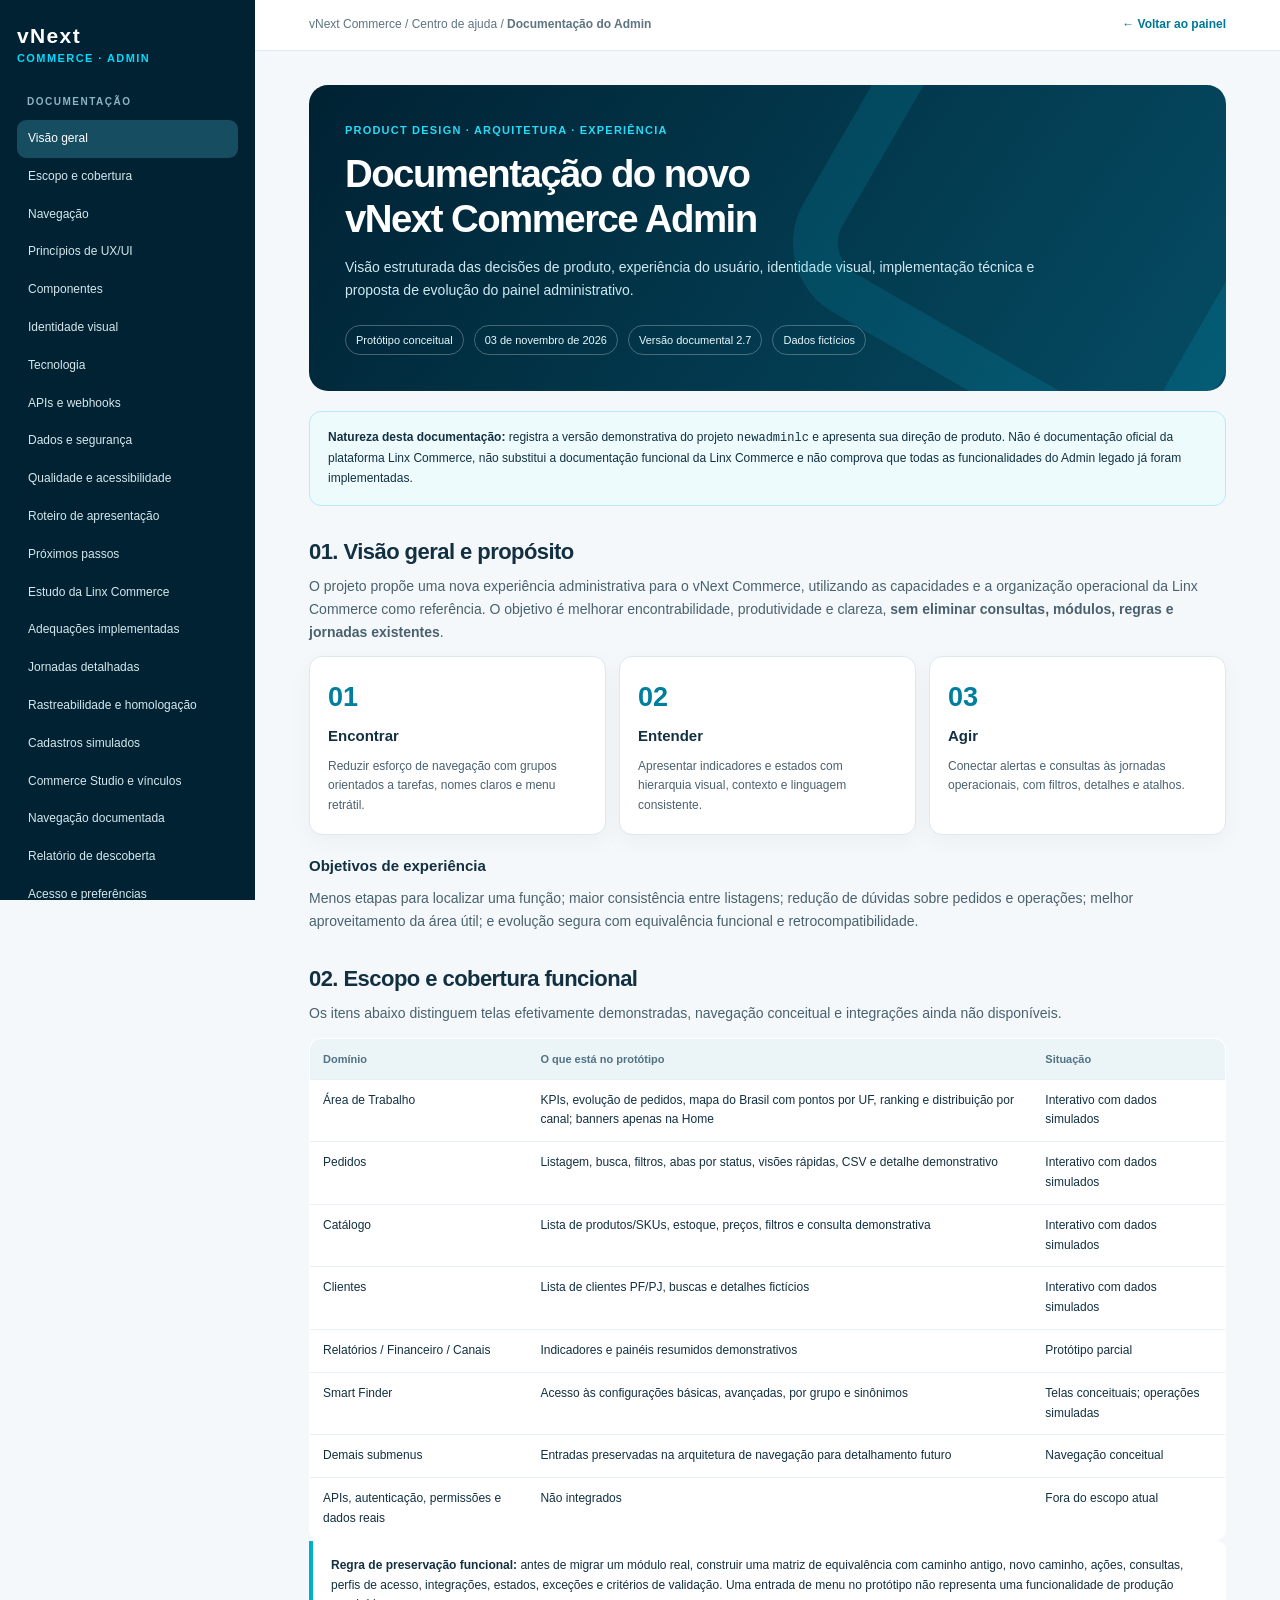
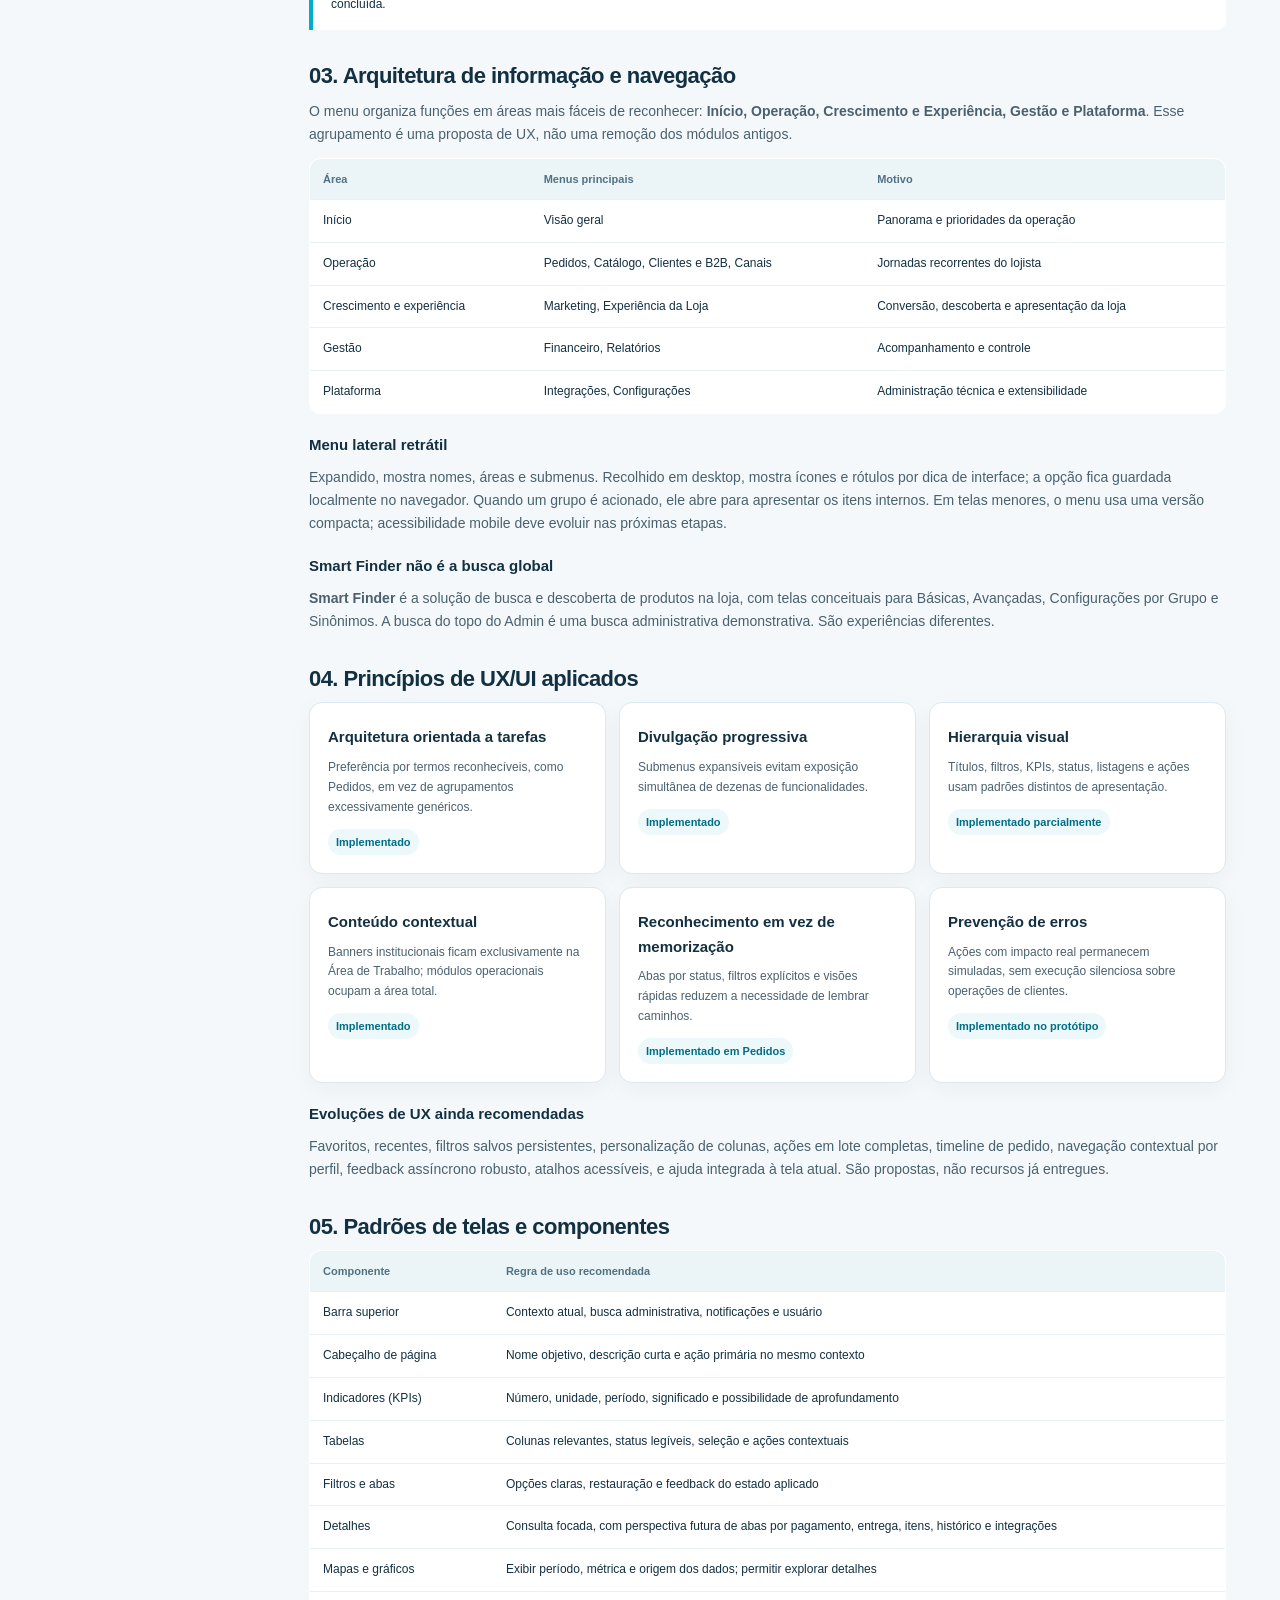
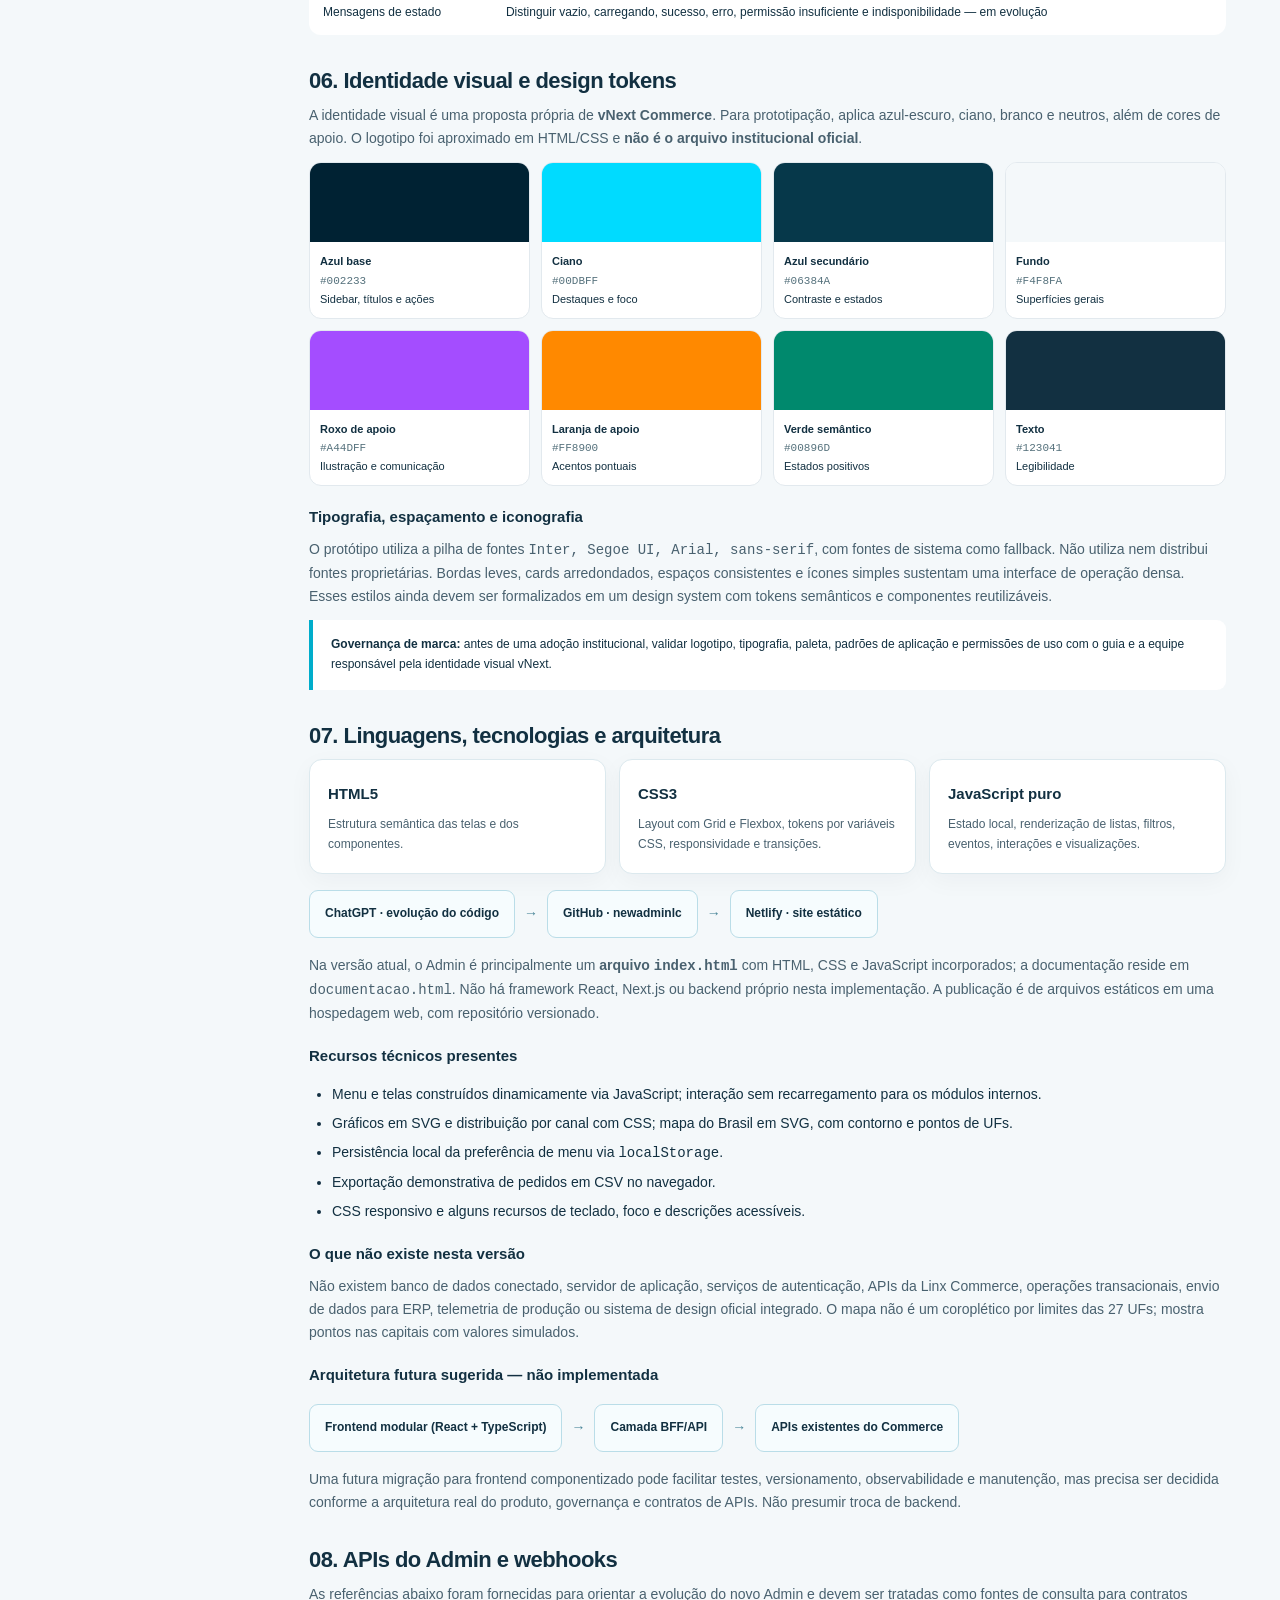
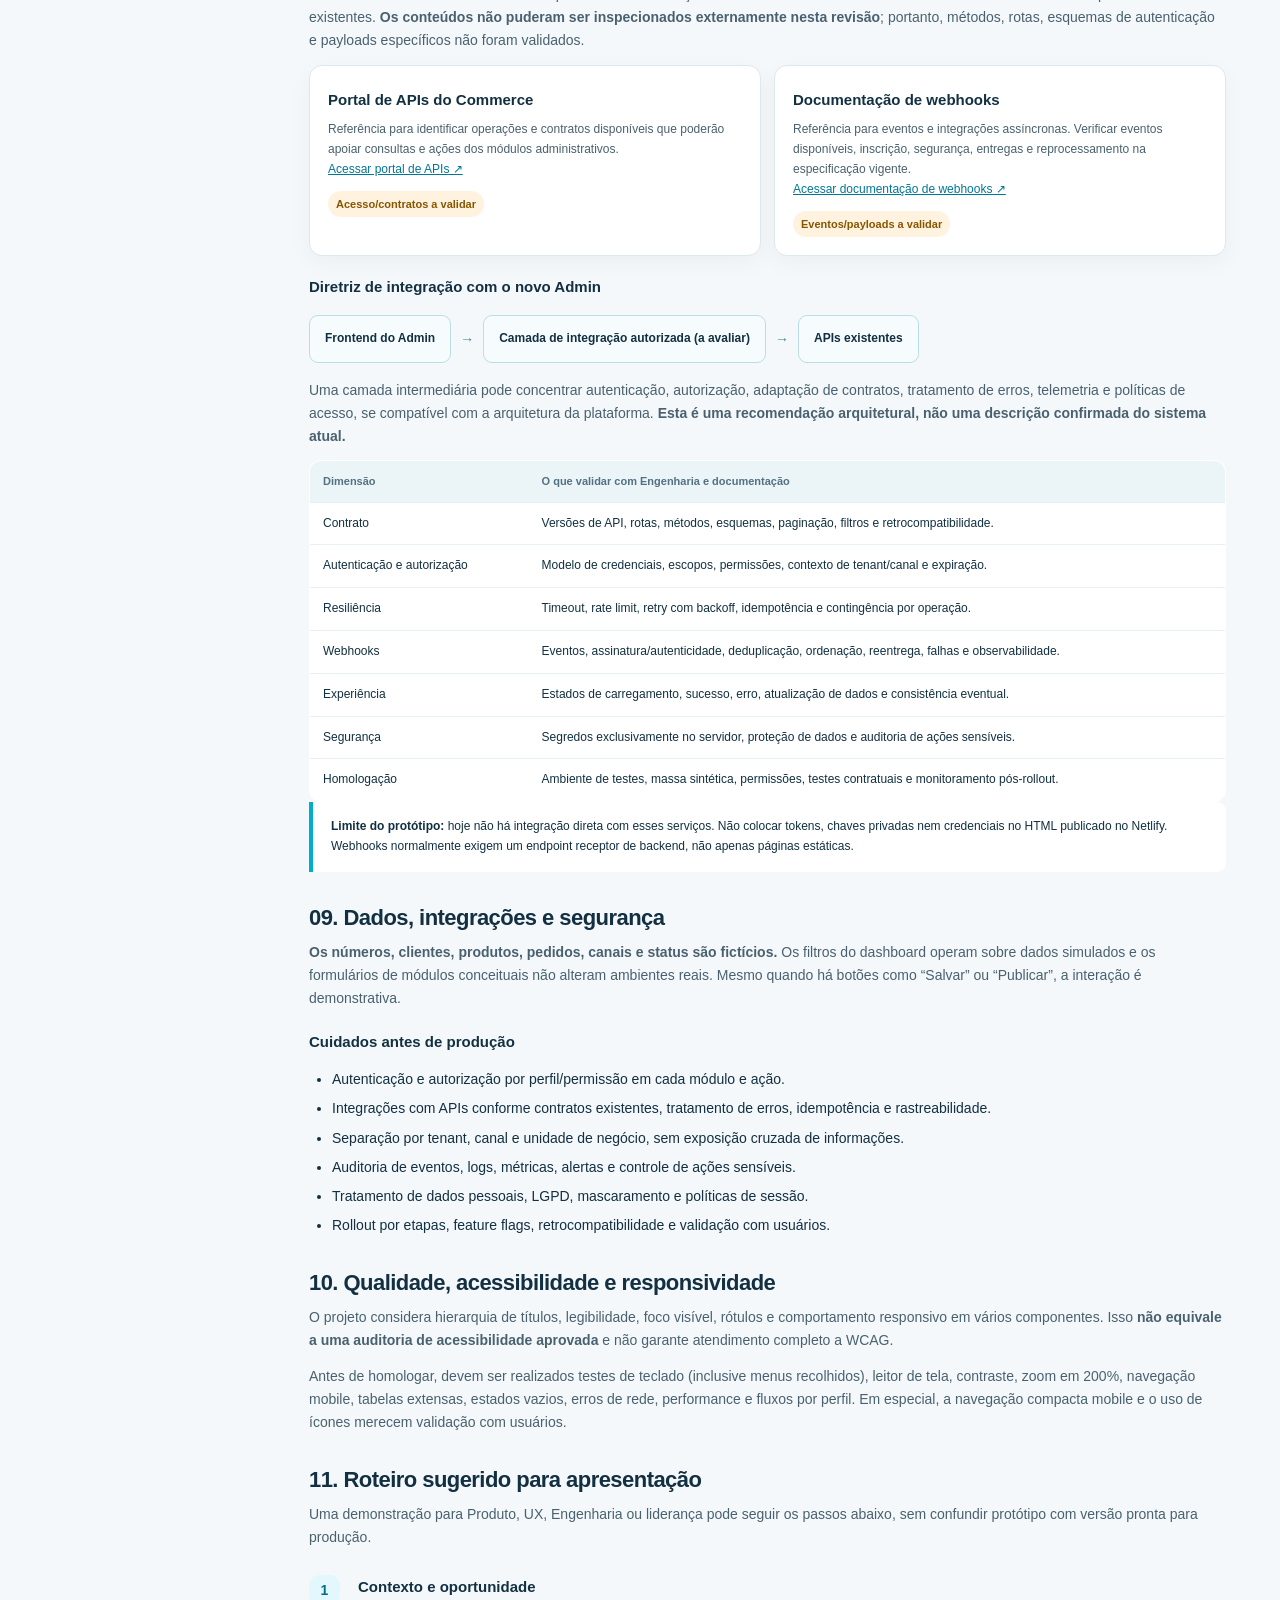
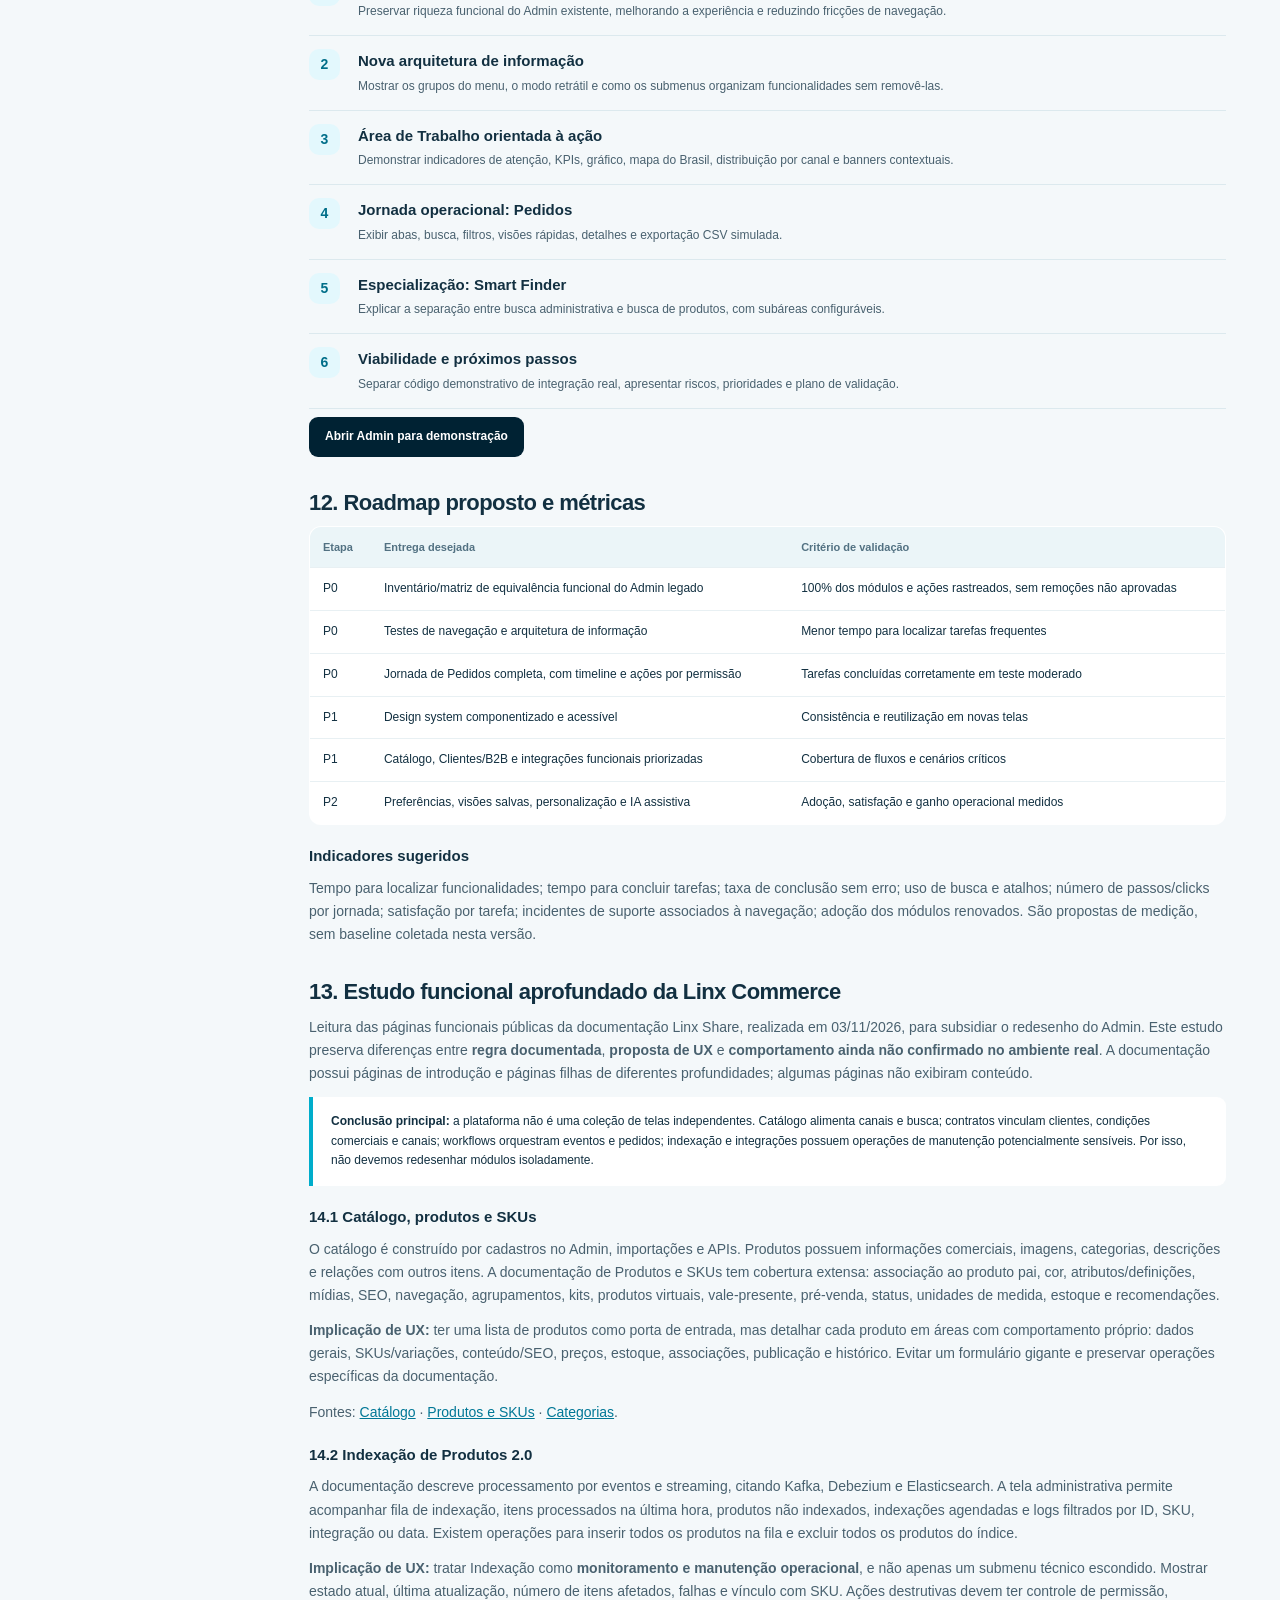
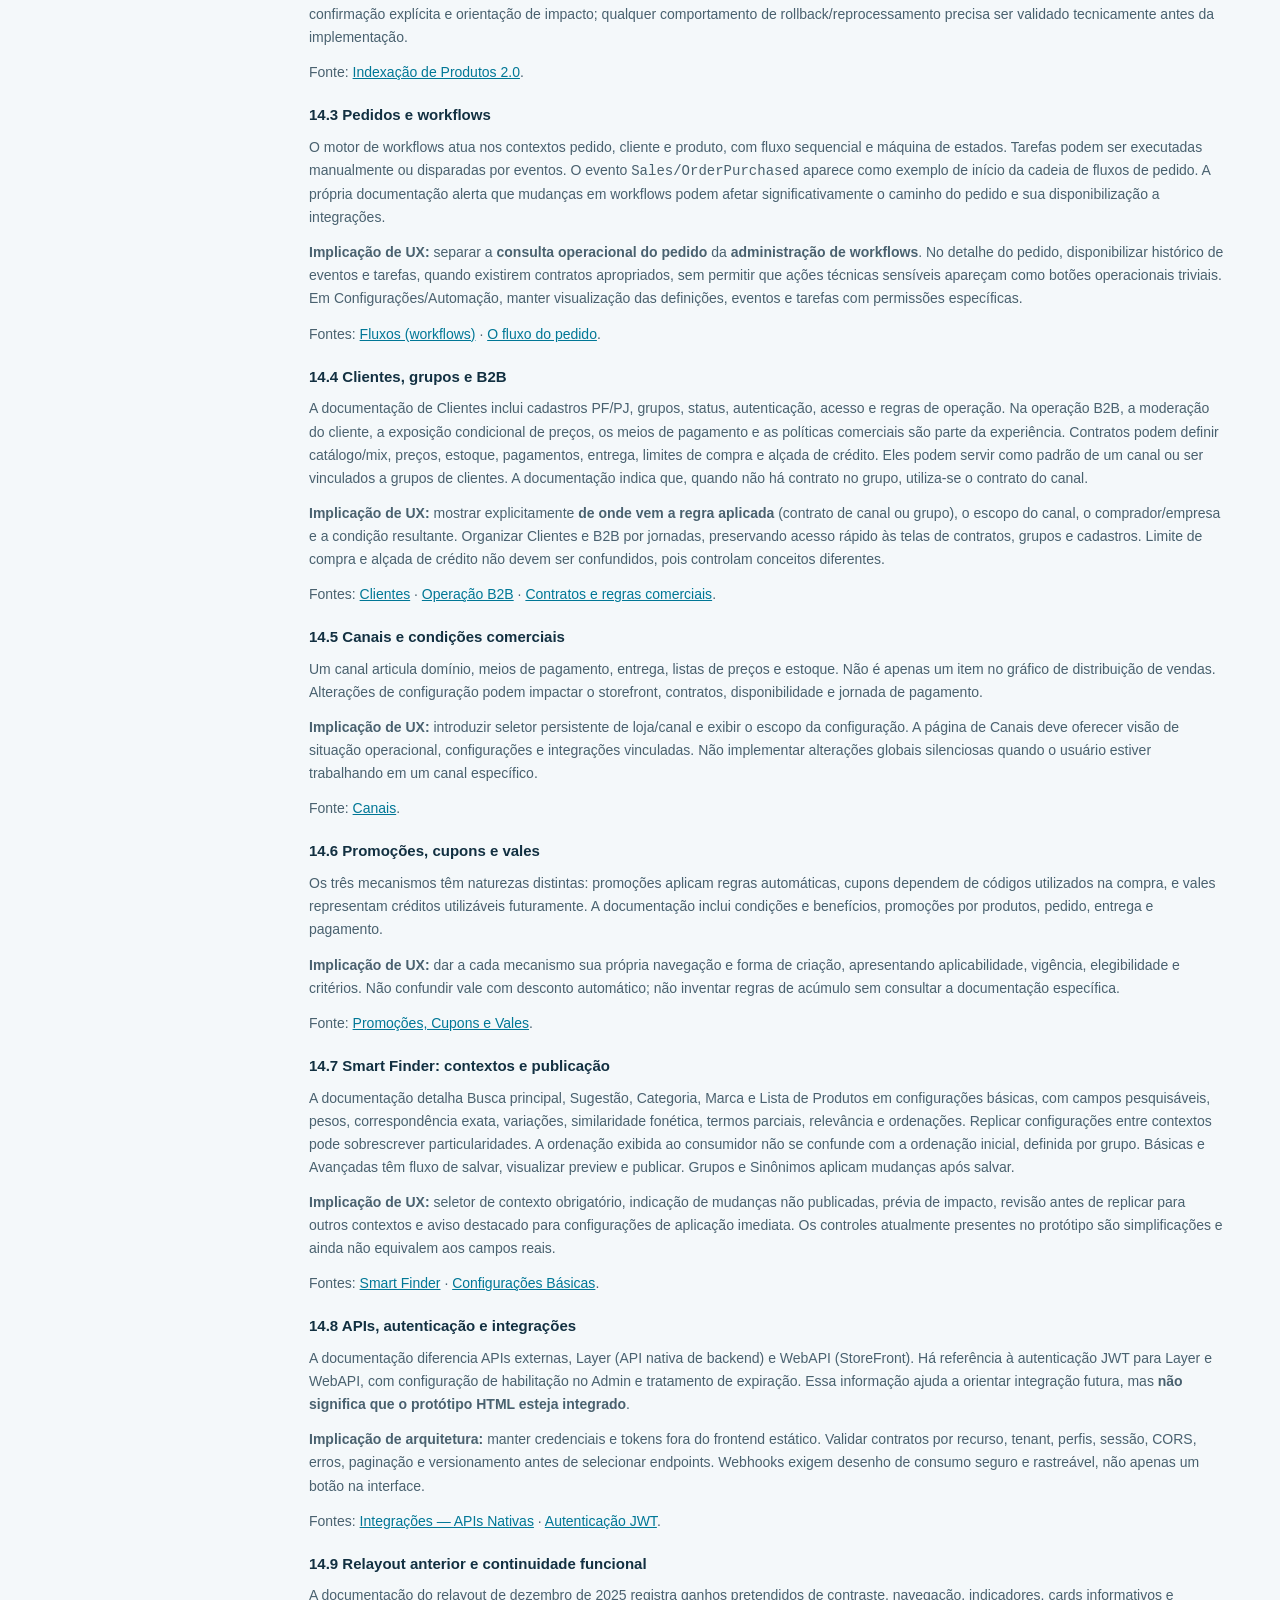
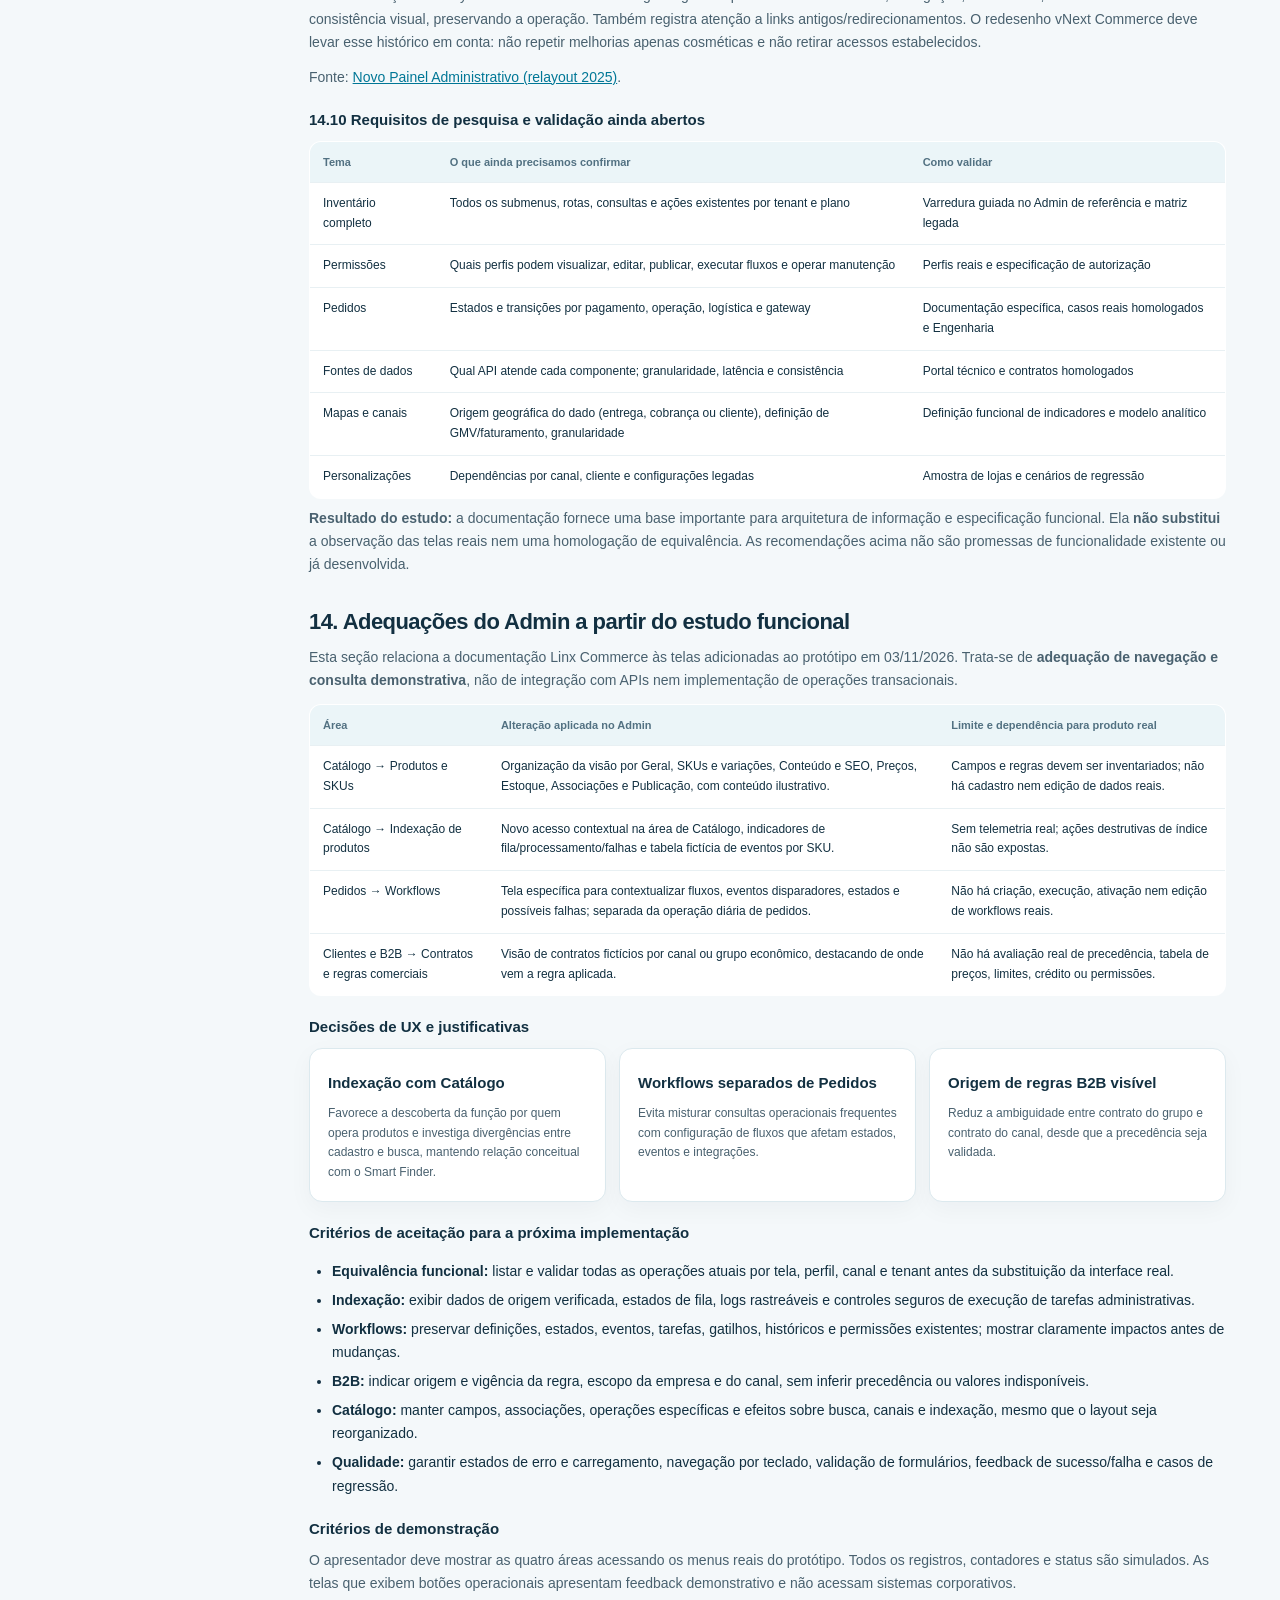
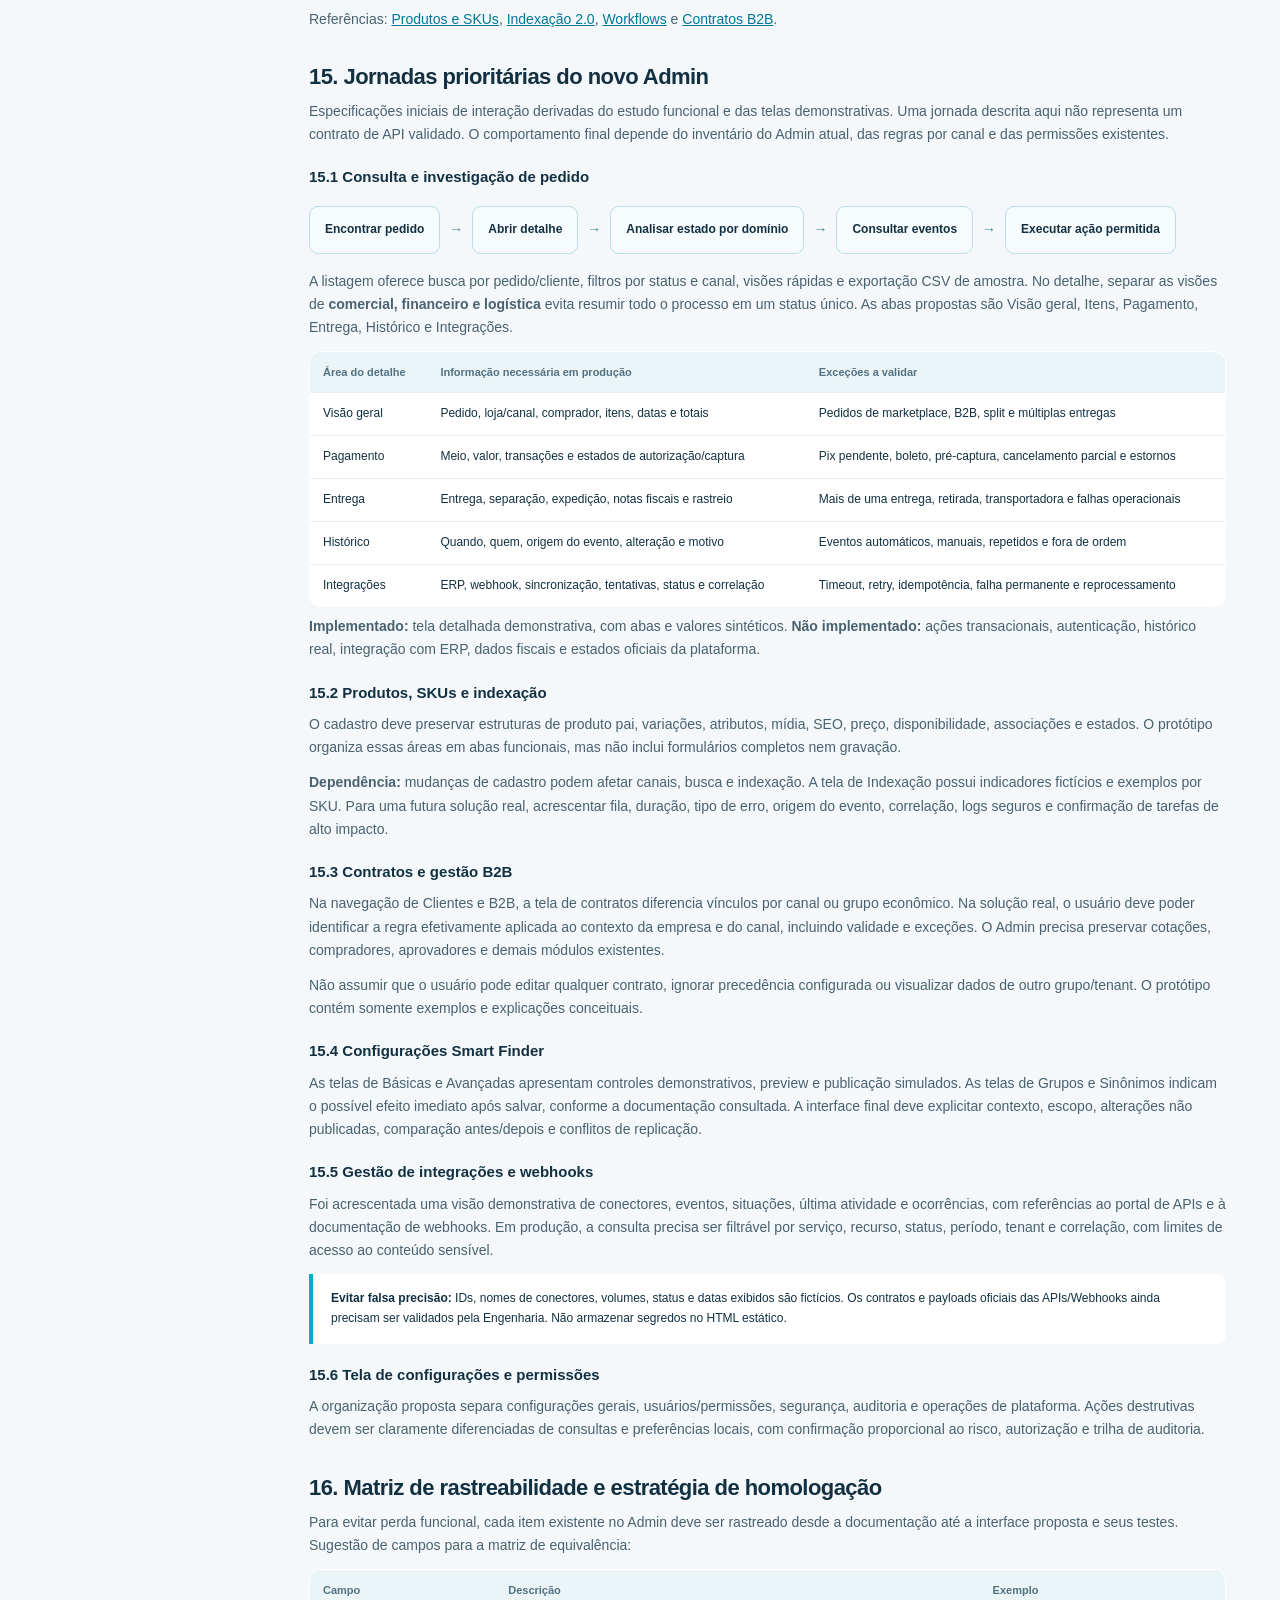
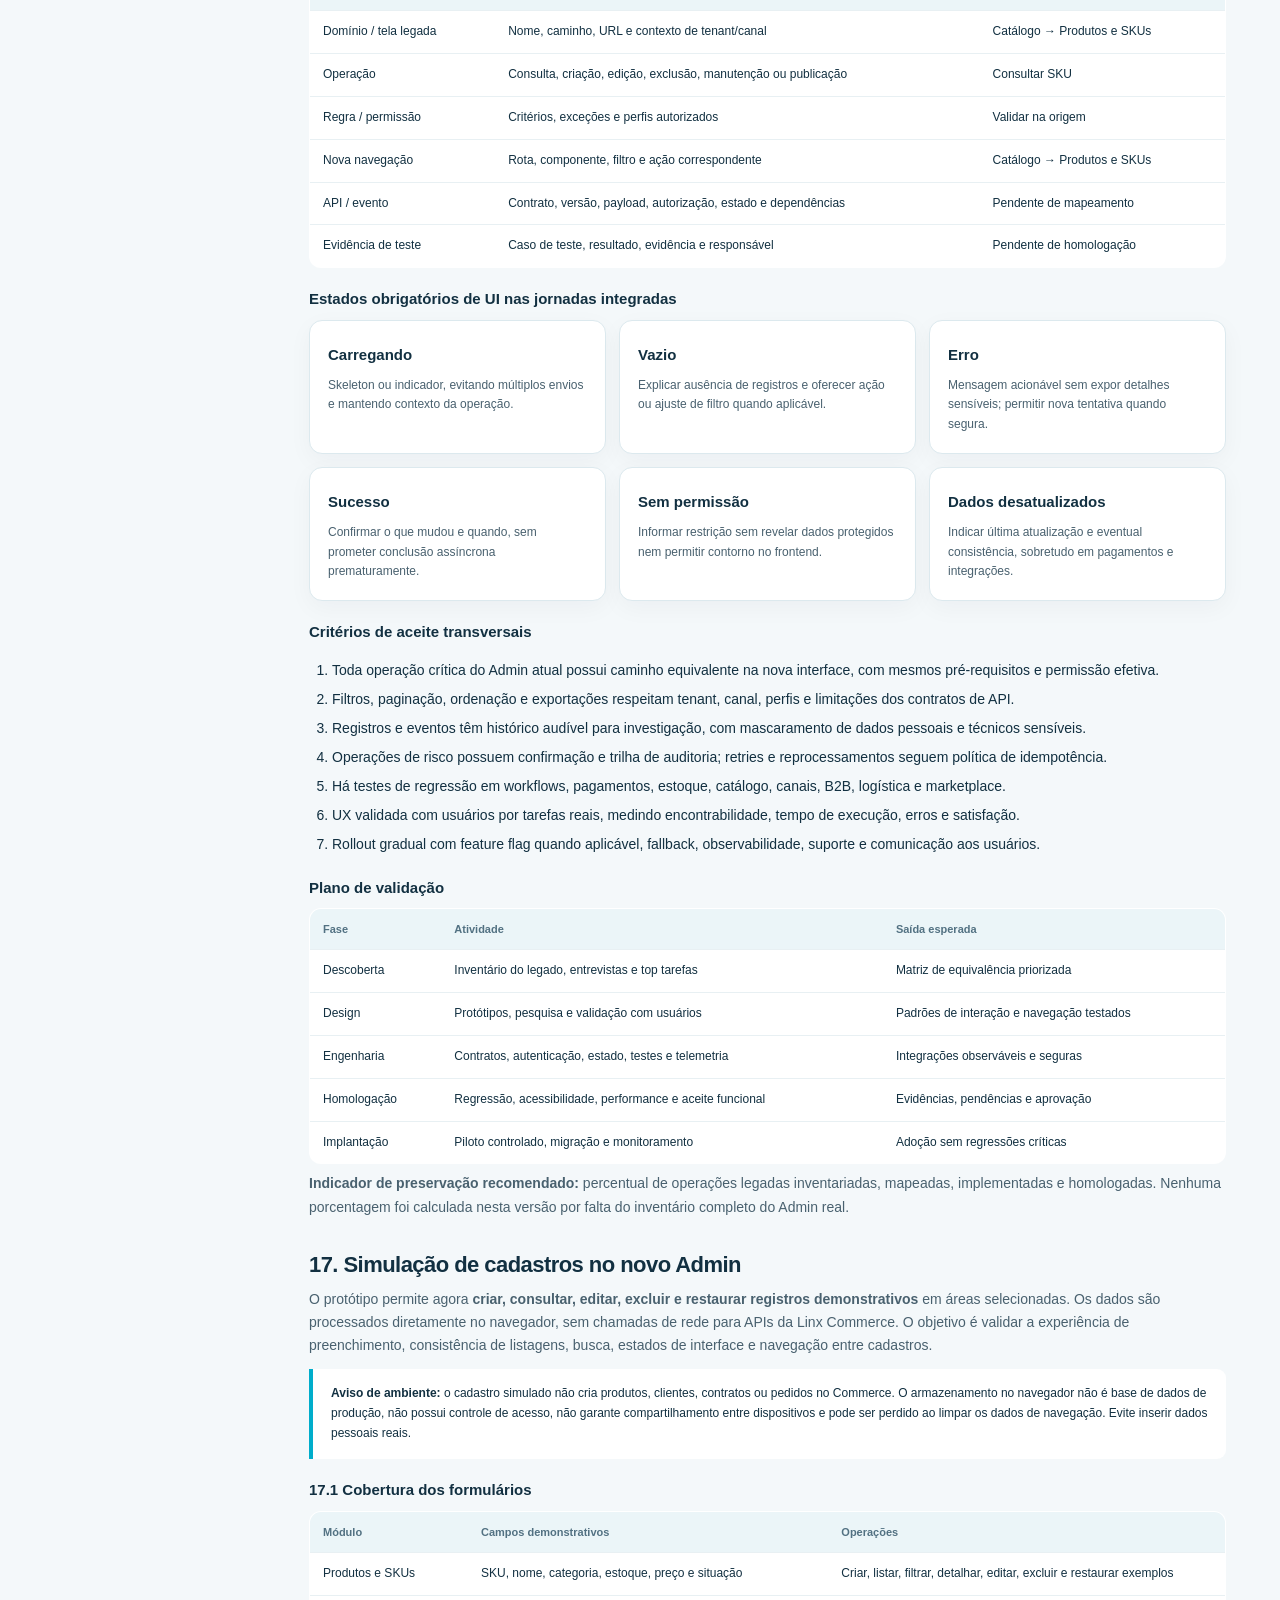
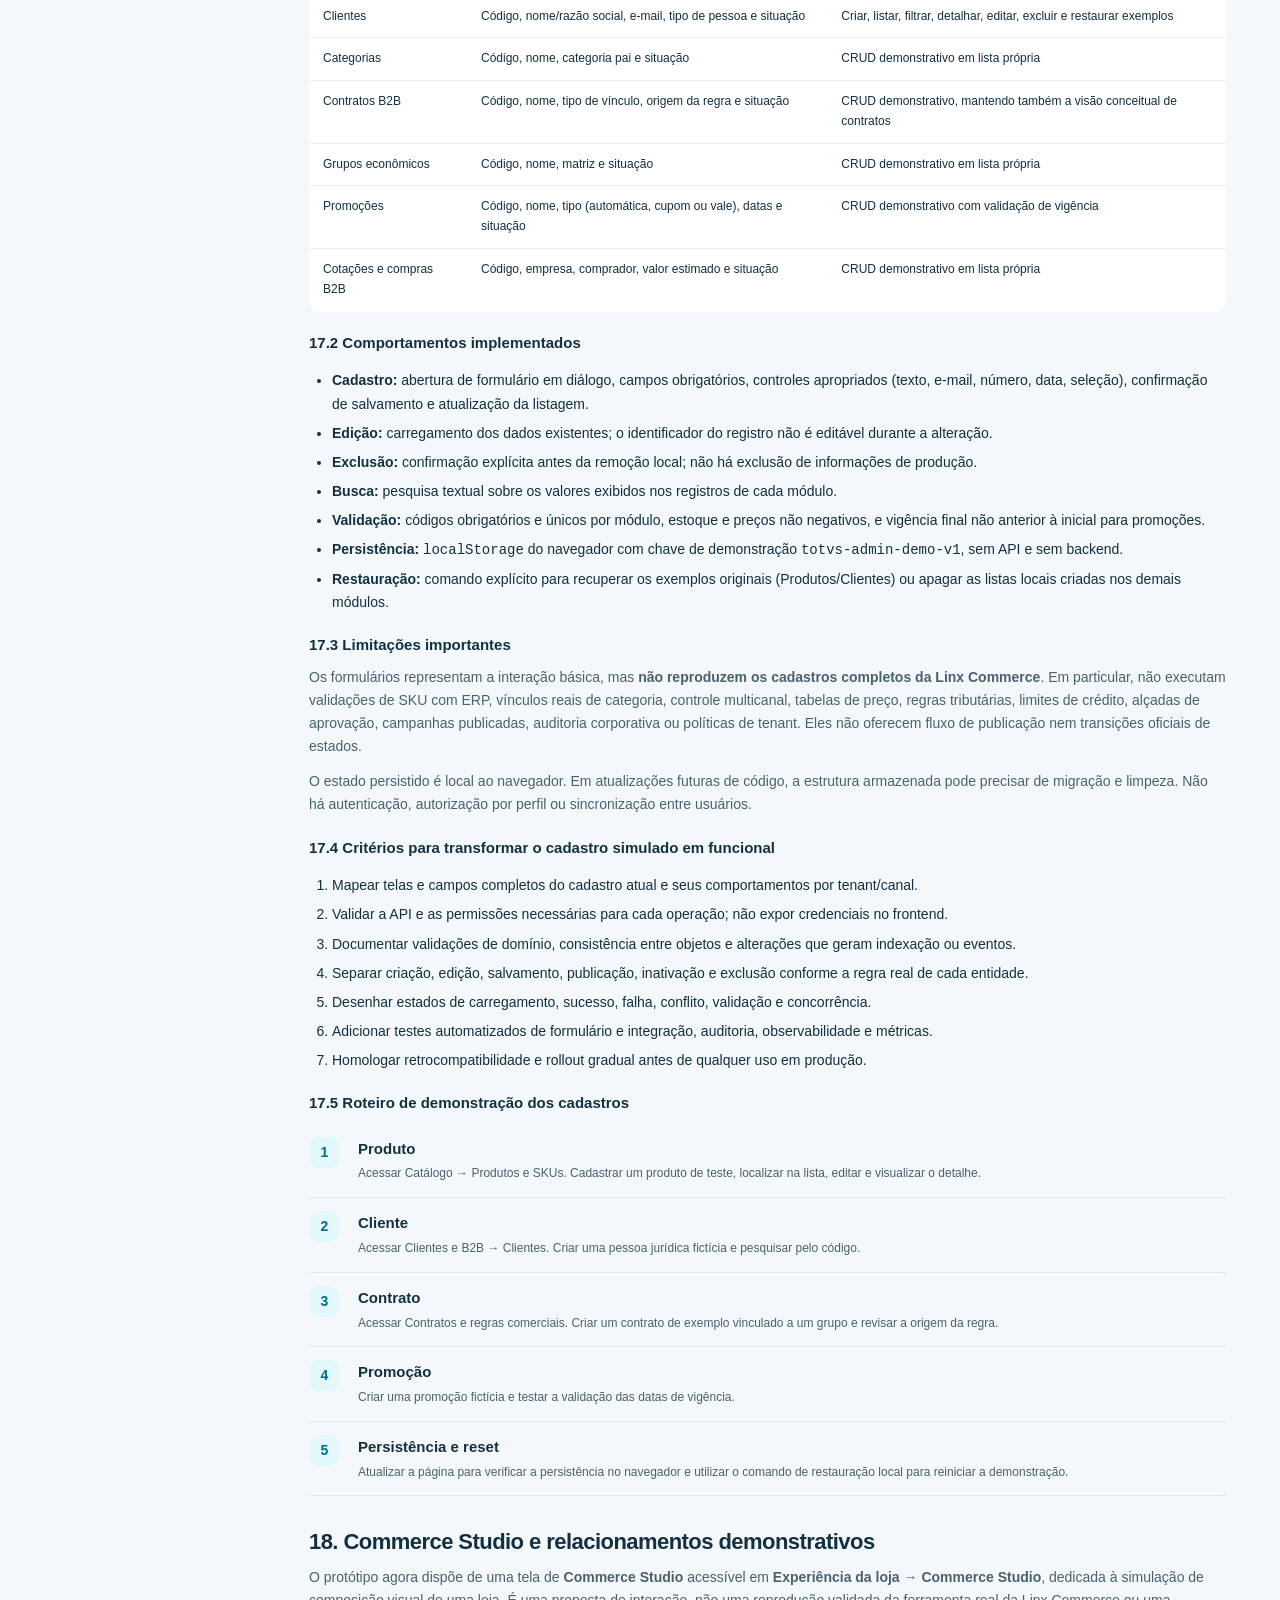
==== commit abb73c07: "docs(dashboard): registrar card de visitas online por canal" ====
--- a/documentacao.html
+++ b/documentacao.html
@@ -35,13 +35,13 @@
 <div class="layout">
 <aside aria-label="Índice da documentação"><div class="logo">vNext<small>COMMERCE · ADMIN</small></div><div class="kicker">Documentação</div>
 <nav id="toc">
-<a href="#visao">Visão geral</a><a href="#escopo">Escopo e cobertura</a><a href="#navegacao">Navegação</a><a href="#ux">Princípios de UX/UI</a><a href="#componentes">Componentes</a><a href="#identidade">Identidade visual</a><a href="#tecnologia">Tecnologia</a><a href="#apis">APIs e webhooks</a><a href="#dados">Dados e segurança</a><a href="#qualidade">Qualidade e acessibilidade</a><a href="#roteiro">Roteiro de apresentação</a><a href="#evolucao">Próximos passos</a><a href="#estudo-funcional">Estudo da Linx Commerce</a><a href="#adequacoes-funcionais">Adequações implementadas</a><a href="#jornadas">Jornadas detalhadas</a><a href="#rastreabilidade">Rastreabilidade e homologação</a><a href="#cadastros">Cadastros simulados</a><a href="#studio">Commerce Studio e vínculos</a><a href="#doc-navigation">Navegação documentada</a><a href="#relatorio-descoberta">Relatório de descoberta</a><a href="#acesso">Acesso e preferências</a><a href="#descoberta-evolucao">Evolução do discovery</a><a href="#discovery-novembro">Discovery aprofundado</a><a href="#cadastros-expandidos">Cadastros ampliados</a><a href="#ux-vnext">Evolução UX transversal</a><a href="#manu-ux">Manu IA e refinamento UX</a><a href="#cadastros-operacionais">Cadastros e fluxos</a><a href="#versoes-admin">Versões New e New Old</a><a href="#referencias">Referências</a>
+<a href="#visao">Visão geral</a><a href="#escopo">Escopo e cobertura</a><a href="#navegacao">Navegação</a><a href="#ux">Princípios de UX/UI</a><a href="#componentes">Componentes</a><a href="#identidade">Identidade visual</a><a href="#tecnologia">Tecnologia</a><a href="#apis">APIs e webhooks</a><a href="#dados">Dados e segurança</a><a href="#qualidade">Qualidade e acessibilidade</a><a href="#roteiro">Roteiro de apresentação</a><a href="#evolucao">Próximos passos</a><a href="#estudo-funcional">Estudo da Linx Commerce</a><a href="#adequacoes-funcionais">Adequações implementadas</a><a href="#jornadas">Jornadas detalhadas</a><a href="#rastreabilidade">Rastreabilidade e homologação</a><a href="#cadastros">Cadastros simulados</a><a href="#studio">Commerce Studio e vínculos</a><a href="#doc-navigation">Navegação documentada</a><a href="#relatorio-descoberta">Relatório de descoberta</a><a href="#acesso">Acesso e preferências</a><a href="#descoberta-evolucao">Evolução do discovery</a><a href="#discovery-novembro">Discovery aprofundado</a><a href="#cadastros-expandidos">Cadastros ampliados</a><a href="#ux-vnext">Evolução UX transversal</a><a href="#manu-ux">Manu IA e refinamento UX</a><a href="#cadastros-operacionais">Cadastros e fluxos</a><a href="#dashboard-online">Visitas online por canal</a><a href="#versoes-admin">Versões New e New Old</a><a href="#referencias">Referências</a>
 </nav><a class="return" href="./index.html">← Voltar ao Admin</a>
 </aside>
 <main>
 <div class="topbar"><div class="crumb">vNext Commerce / Centro de ajuda / <b>Documentação do Admin</b></div><a href="./index.html">← Voltar ao painel</a></div>
 <div class="body">
-<header class="hero"><div class="eyebrow">Product design · Arquitetura · Experiência</div><h1>Documentação do novo<br>vNext Commerce Admin</h1><p>Visão estruturada das decisões de produto, experiência do usuário, identidade visual, implementação técnica e proposta de evolução do painel administrativo.</p><div class="meta"><span>Protótipo conceitual</span><span>03 de novembro de 2026</span><span>Versão documental 2.6</span><span>Dados fictícios</span></div></header>
+<header class="hero"><div class="eyebrow">Product design · Arquitetura · Experiência</div><h1>Documentação do novo<br>vNext Commerce Admin</h1><p>Visão estruturada das decisões de produto, experiência do usuário, identidade visual, implementação técnica e proposta de evolução do painel administrativo.</p><div class="meta"><span>Protótipo conceitual</span><span>03 de novembro de 2026</span><span>Versão documental 2.7</span><span>Dados fictícios</span></div></header>
 <div class="notice"><b>Natureza desta documentação:</b> registra a versão demonstrativa do projeto <code>newadminlc</code> e apresenta sua direção de produto. Não é documentação oficial da plataforma Linx Commerce, não substitui a documentação funcional da Linx Commerce e não comprova que todas as funcionalidades do Admin legado já foram implementadas.</div>
 <section id="visao"><h2>01. Visão geral e propósito</h2><p>O projeto propõe uma nova experiência administrativa para o vNext Commerce, utilizando as capacidades e a organização operacional da Linx Commerce como referência. O objetivo é melhorar encontrabilidade, produtividade e clareza, <b>sem eliminar consultas, módulos, regras e jornadas existentes</b>.</p>
 <div class="grid"><article class="card"><div class="metric">01</div><h3>Encontrar</h3><p>Reduzir esforço de navegação com grupos orientados a tarefas, nomes claros e menu retrátil.</p></article><article class="card"><div class="metric">02</div><h3>Entender</h3><p>Apresentar indicadores e estados com hierarquia visual, contexto e linguagem consistente.</p></article><article class="card"><div class="metric">03</div><h3>Agir</h3><p>Conectar alertas e consultas às jornadas operacionais, com filtros, detalhes e atalhos.</p></article></div>
@@ -573,6 +573,7 @@
 <div class="callout"><b>Validação:</b> confirmar em navegador os fluxos de criação, rascunho, edição, ativação, teste, restauração, exclusão e permissões, incluindo contrastes e responsividade. A sintaxe do código e o mapeamento dos campos foram checados, mas isso não substitui testes end-to-end.</div>
 </section>
 
+<section id="dashboard-online"><h2>29. Visitas online por canal na Área de trabalho</h2><p><b>Visitas online por canal:</b> na Área de trabalho, abaixo do último banner da coluna lateral, há um card com o total de visitantes e a distribuição por Loja virtual, Marketplace, B2B e Aplicativo. A apresentação usa valores estáticos de exemplo (total de 132) e não representa um contador em tempo real, nem coleta sessões de usuários. Para conectar a um serviço analítico, definir fonte de eventos, janela de atividade, deduplicação, tratamento de canais, atualização periódica e governança de dados.</p></section>
 <section id="versoes-admin">
 <h2>28. Versões New e New Old do vNext Commerce Admin</h2>
 <p>O Admin dispõe de <strong>duas estruturas de navegação</strong>, selecionadas no menu do usuário, dentro do campo <b>Versão do Admin</b>. A troca preserva os módulos, telas, cadastros, Manu IA, workflows e dados armazenados na mesma aplicação. Não são dois sistemas ou duas bases de dados.</p>
@@ -597,7 +598,7 @@
 </ol>
 <p>Esta atualização trata da organização visual, rotas e controles de interface. A integração corporativa, a homologação em navegadores, a persistência em backend e a autorização efetiva permanecem como atividades técnicas separadas.</p>
 </section>
-<section id="referencias"><h2>29. Referências e governança</h2><ul>
+<section id="referencias"><h2>30. Referências e governança</h2><ul>
 
 <li><a target="_blank" rel="noopener noreferrer" href="https://share.linx.com.br/pages/viewpage.action?pageId=486619812">Documentação Linx Commerce</a> — referência funcional do produto existente.</li>
 <li><a target="_blank" rel="noopener noreferrer" href="https://share.linx.com.br/display/commerce/Smart+Finder">Smart Finder</a> — referência de busca e descoberta de produtos.</li>
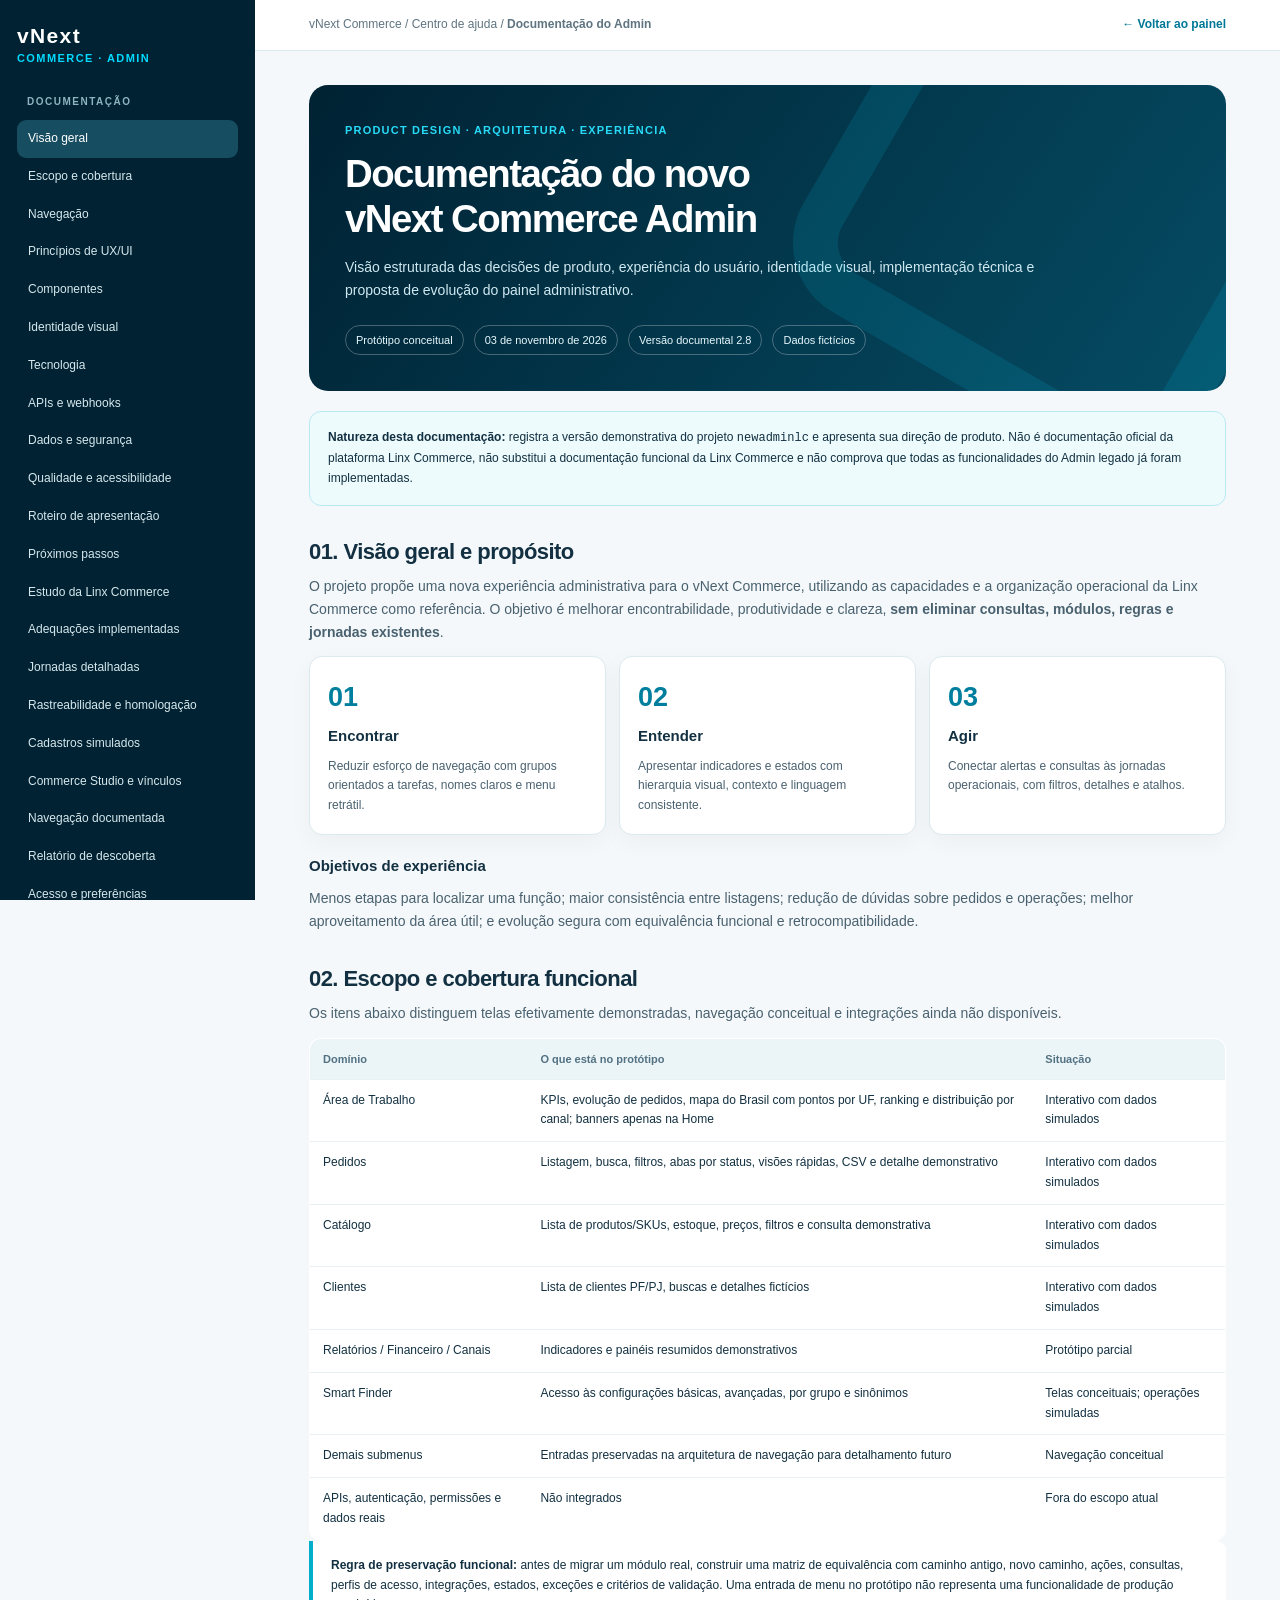
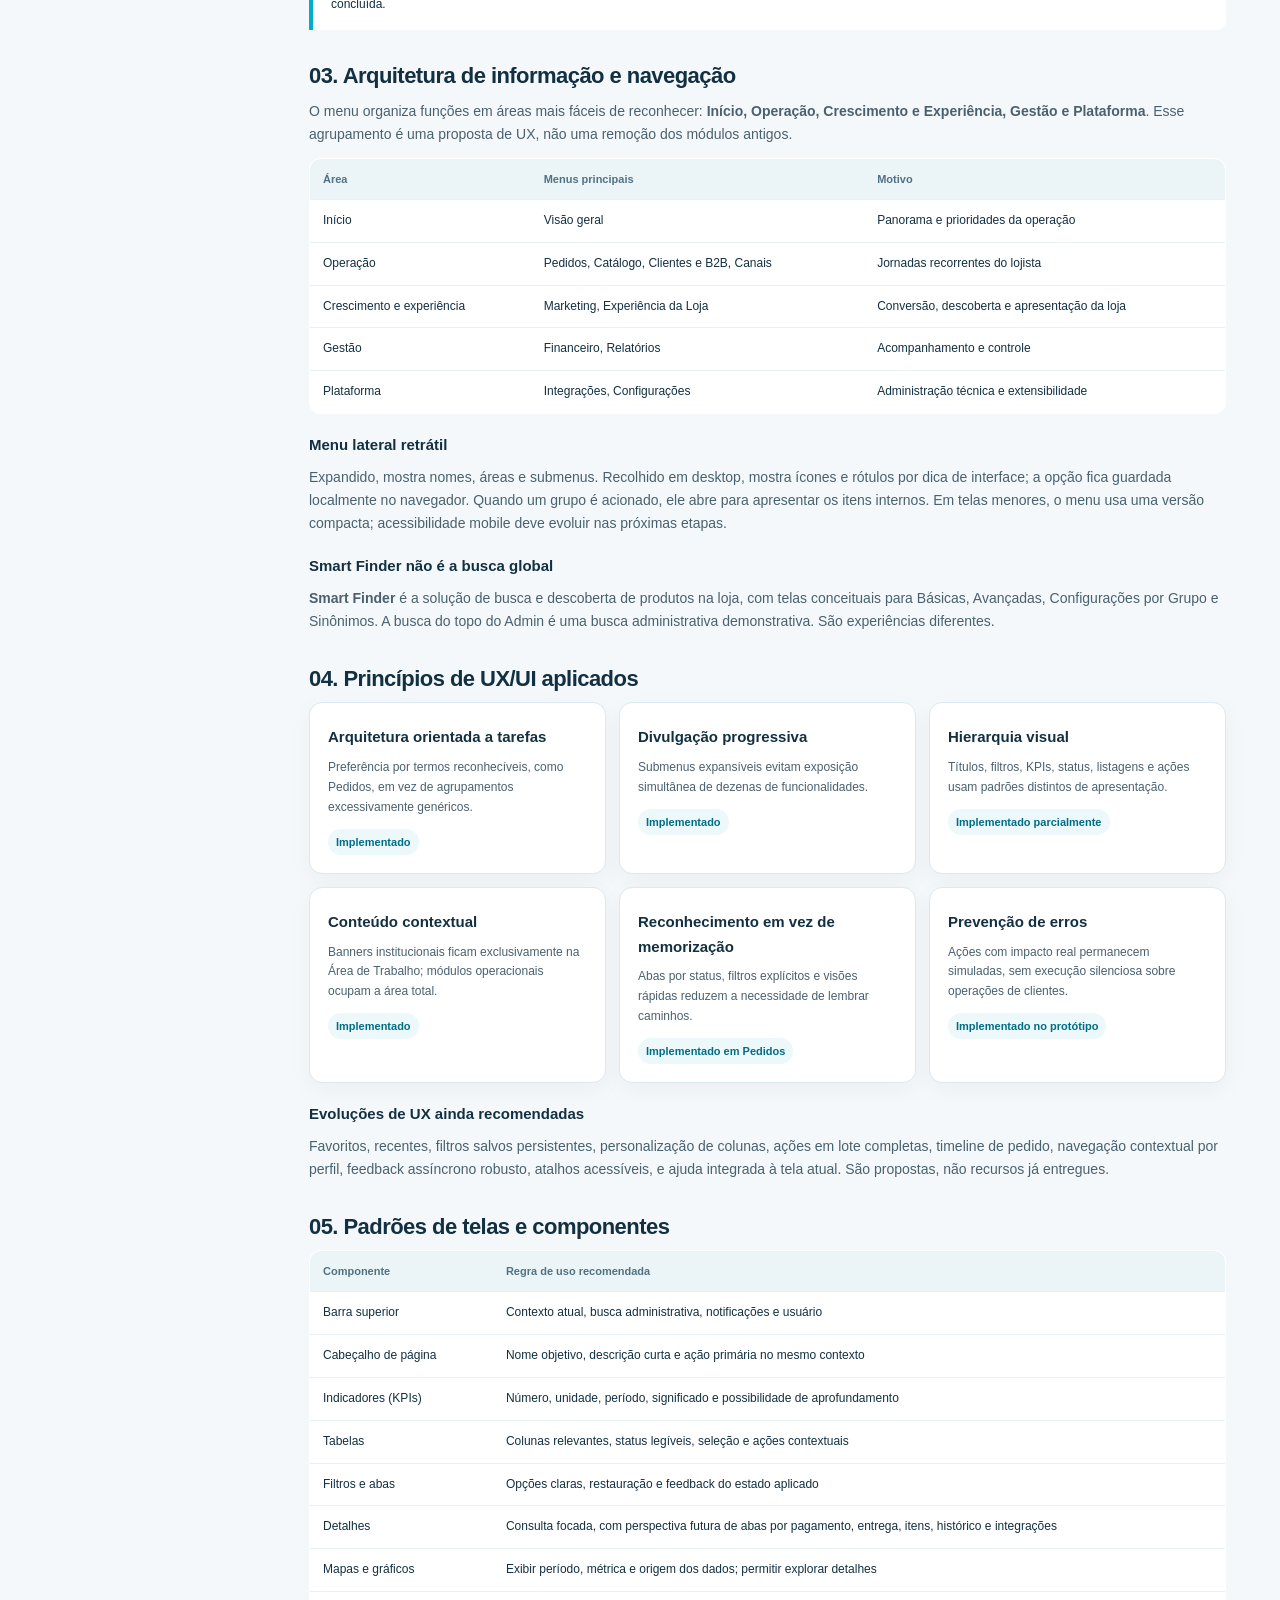
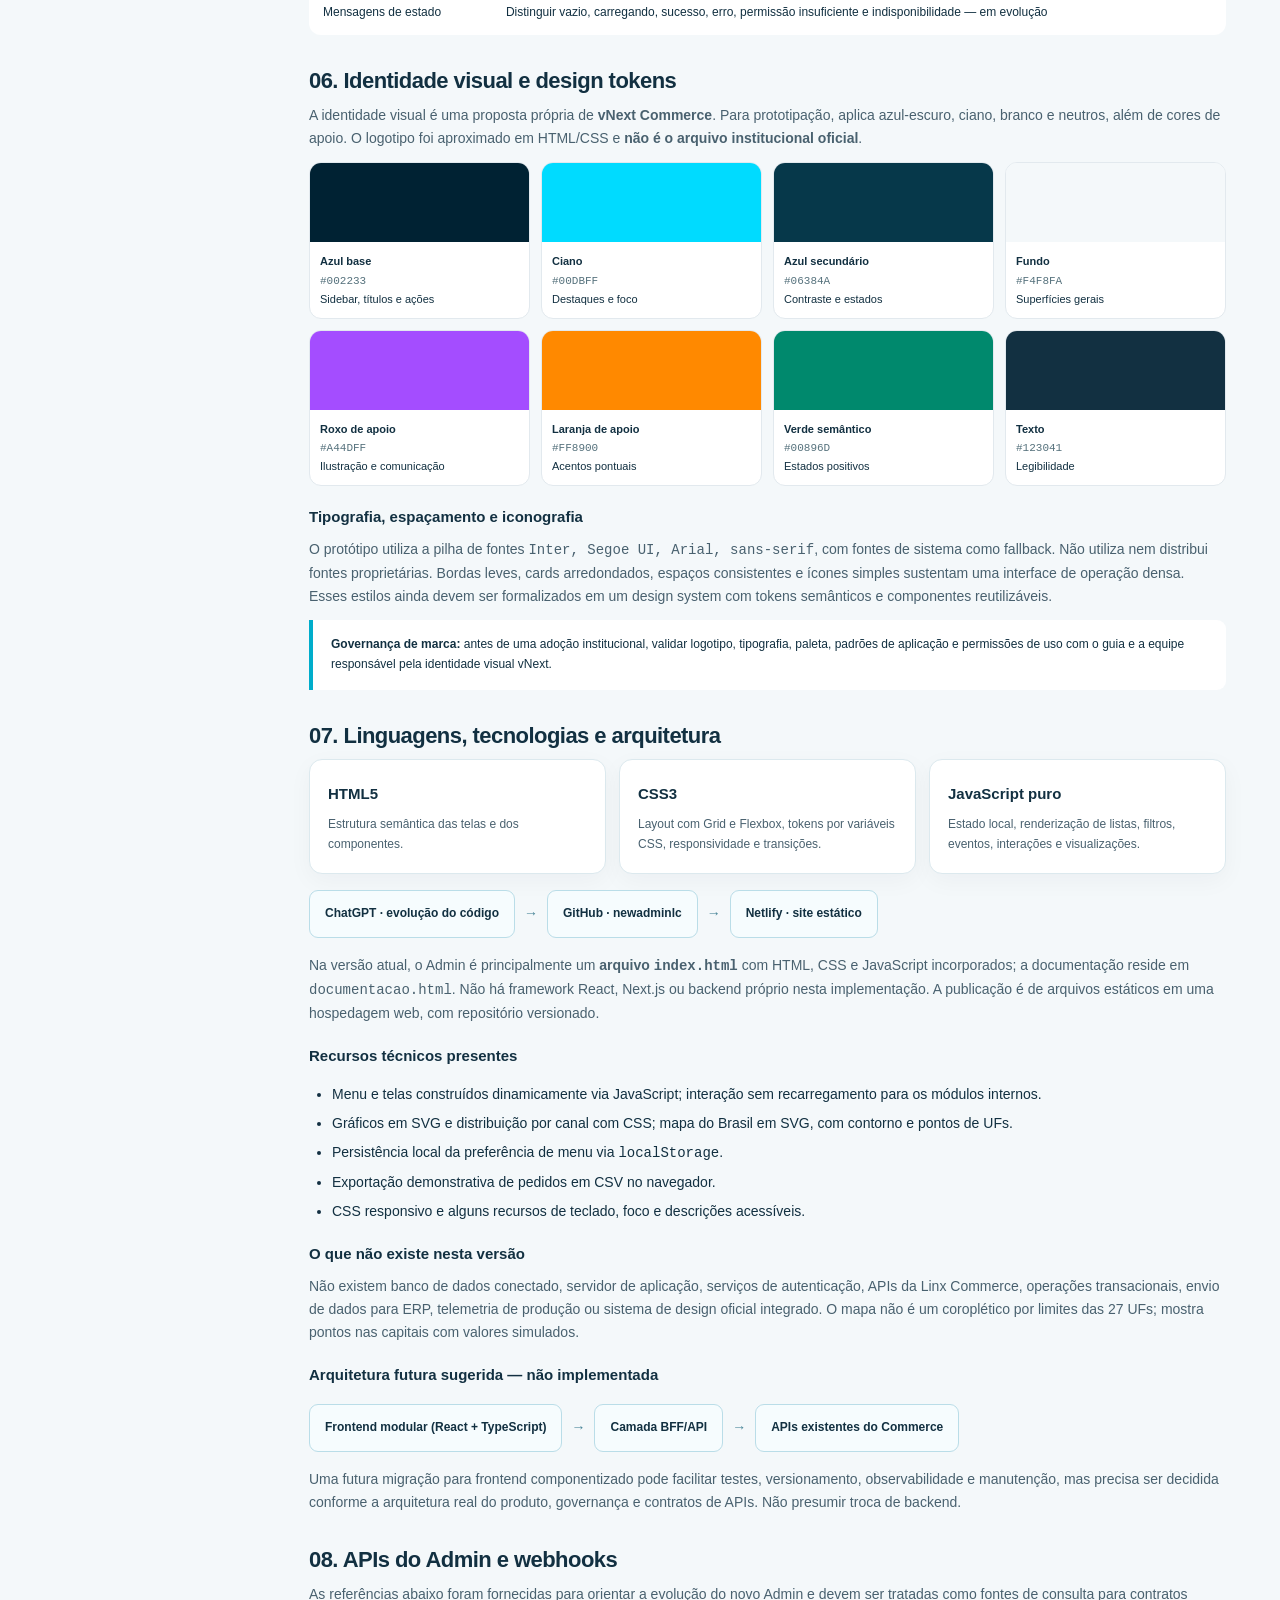
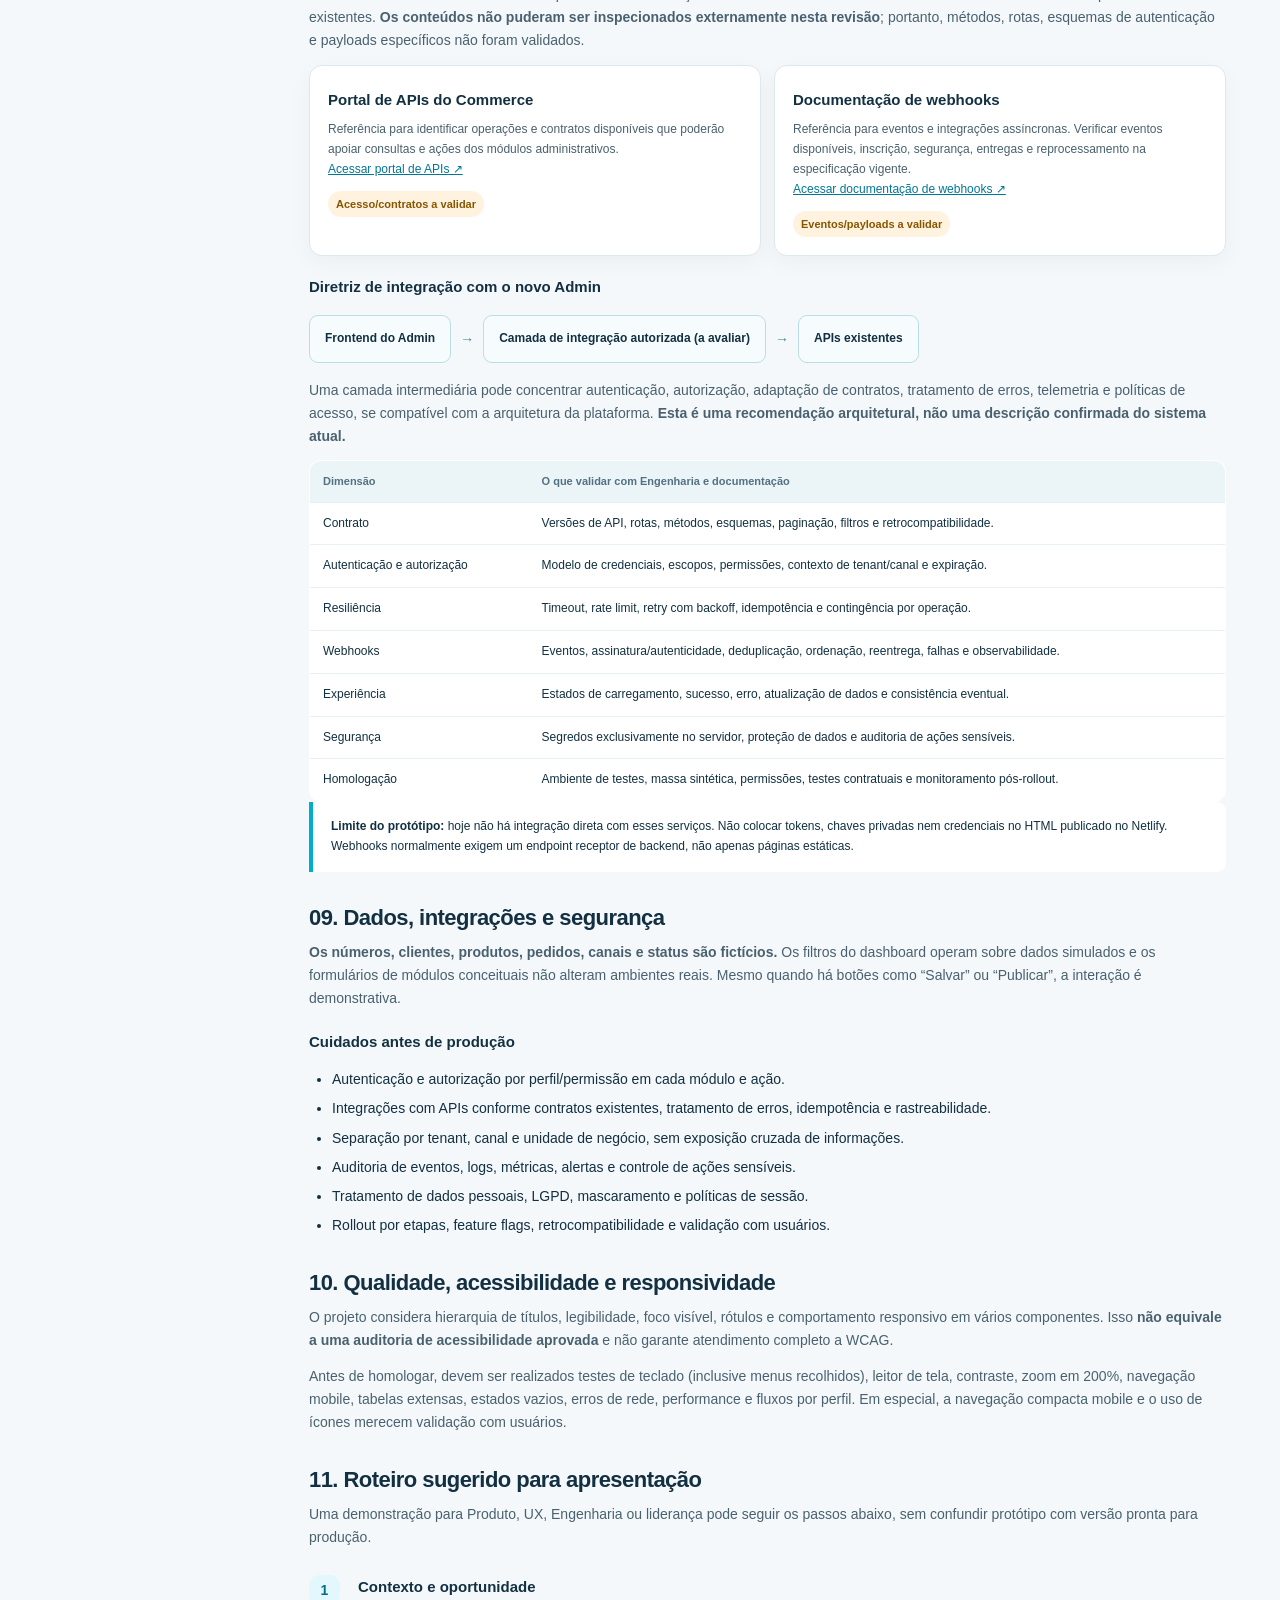
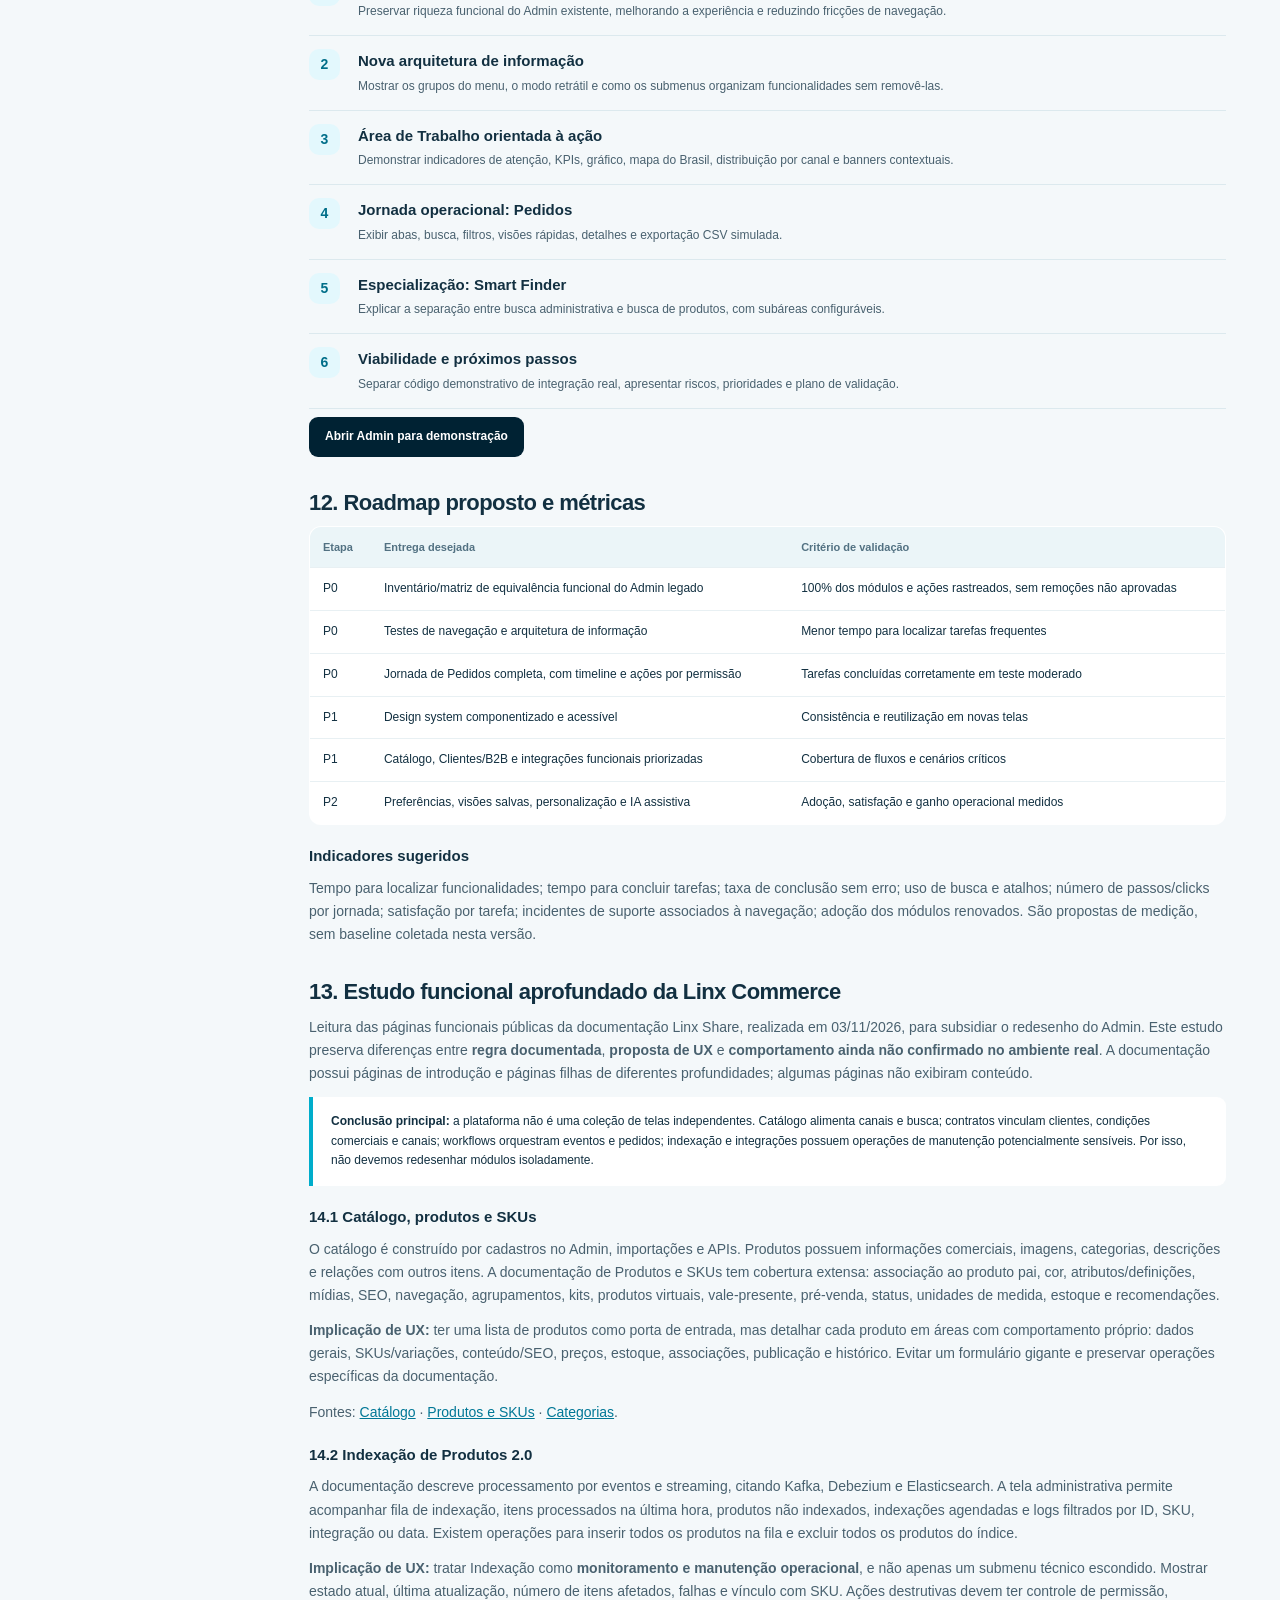
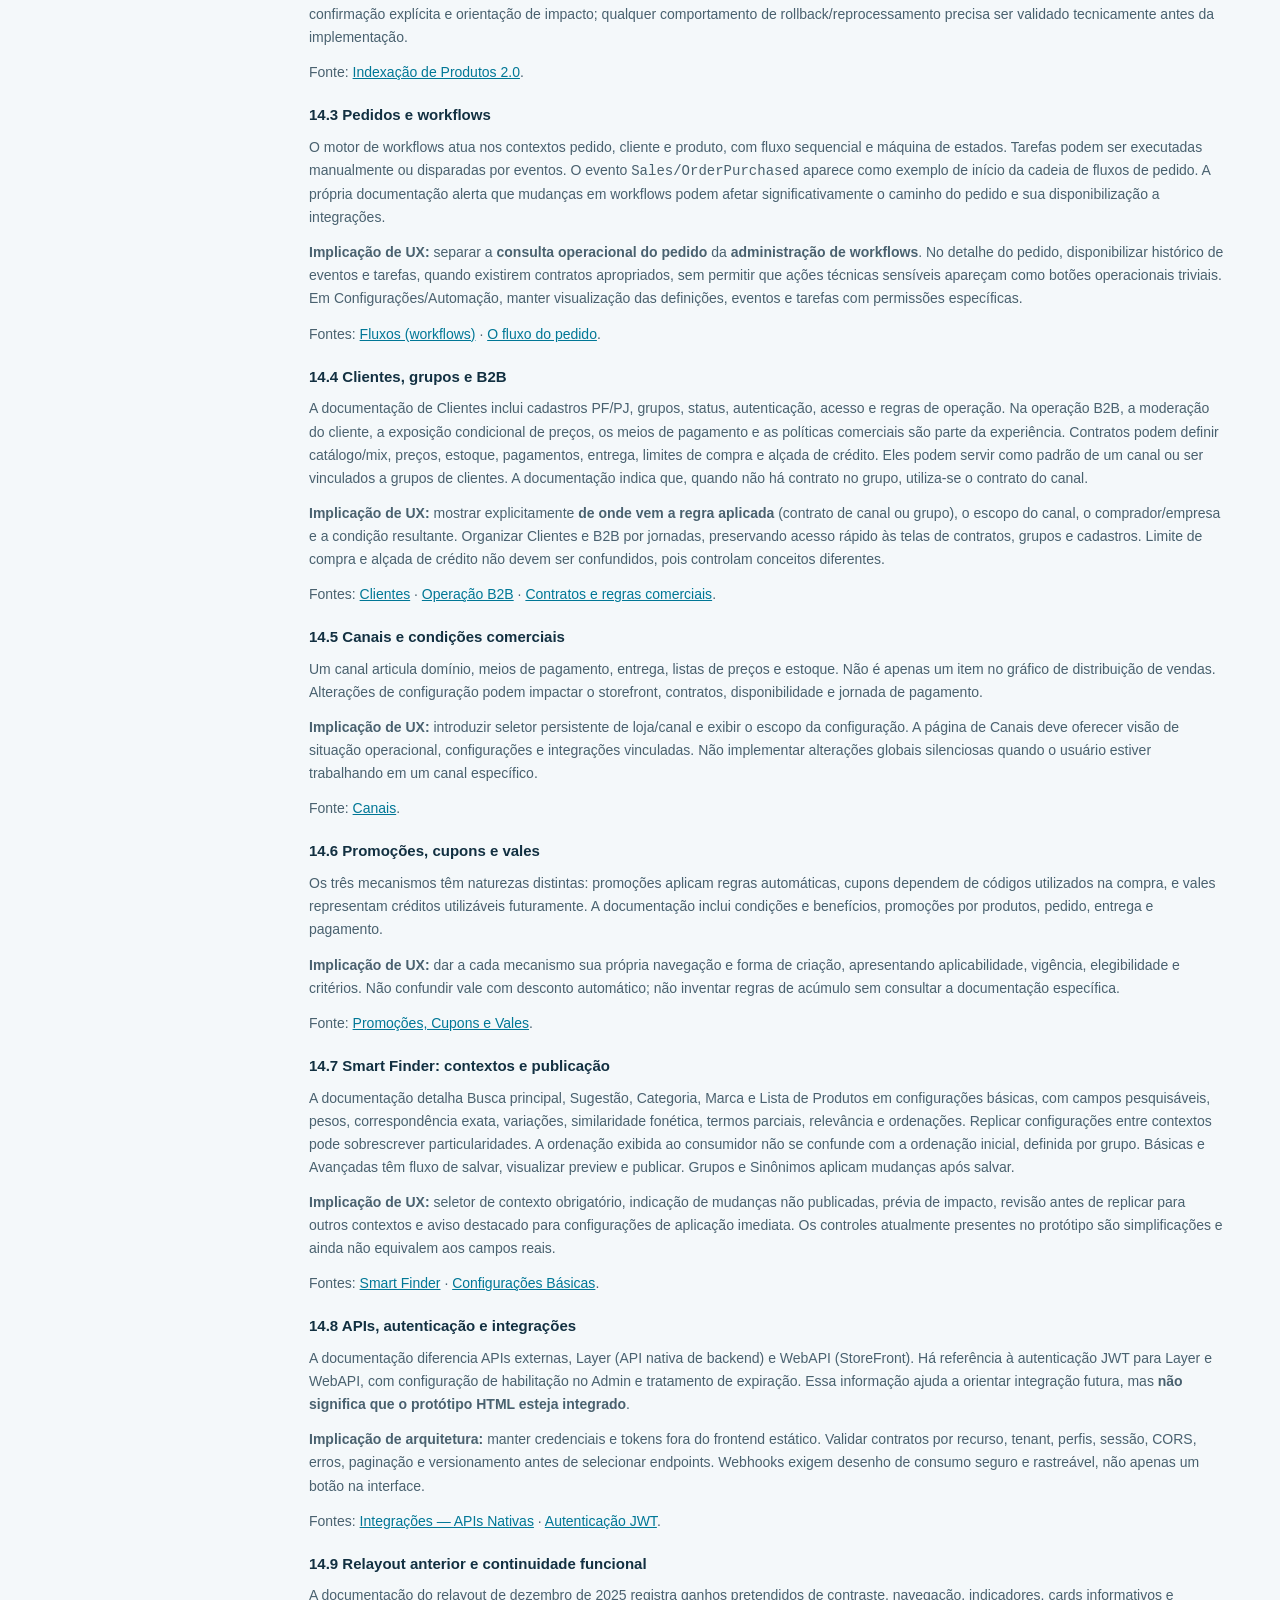
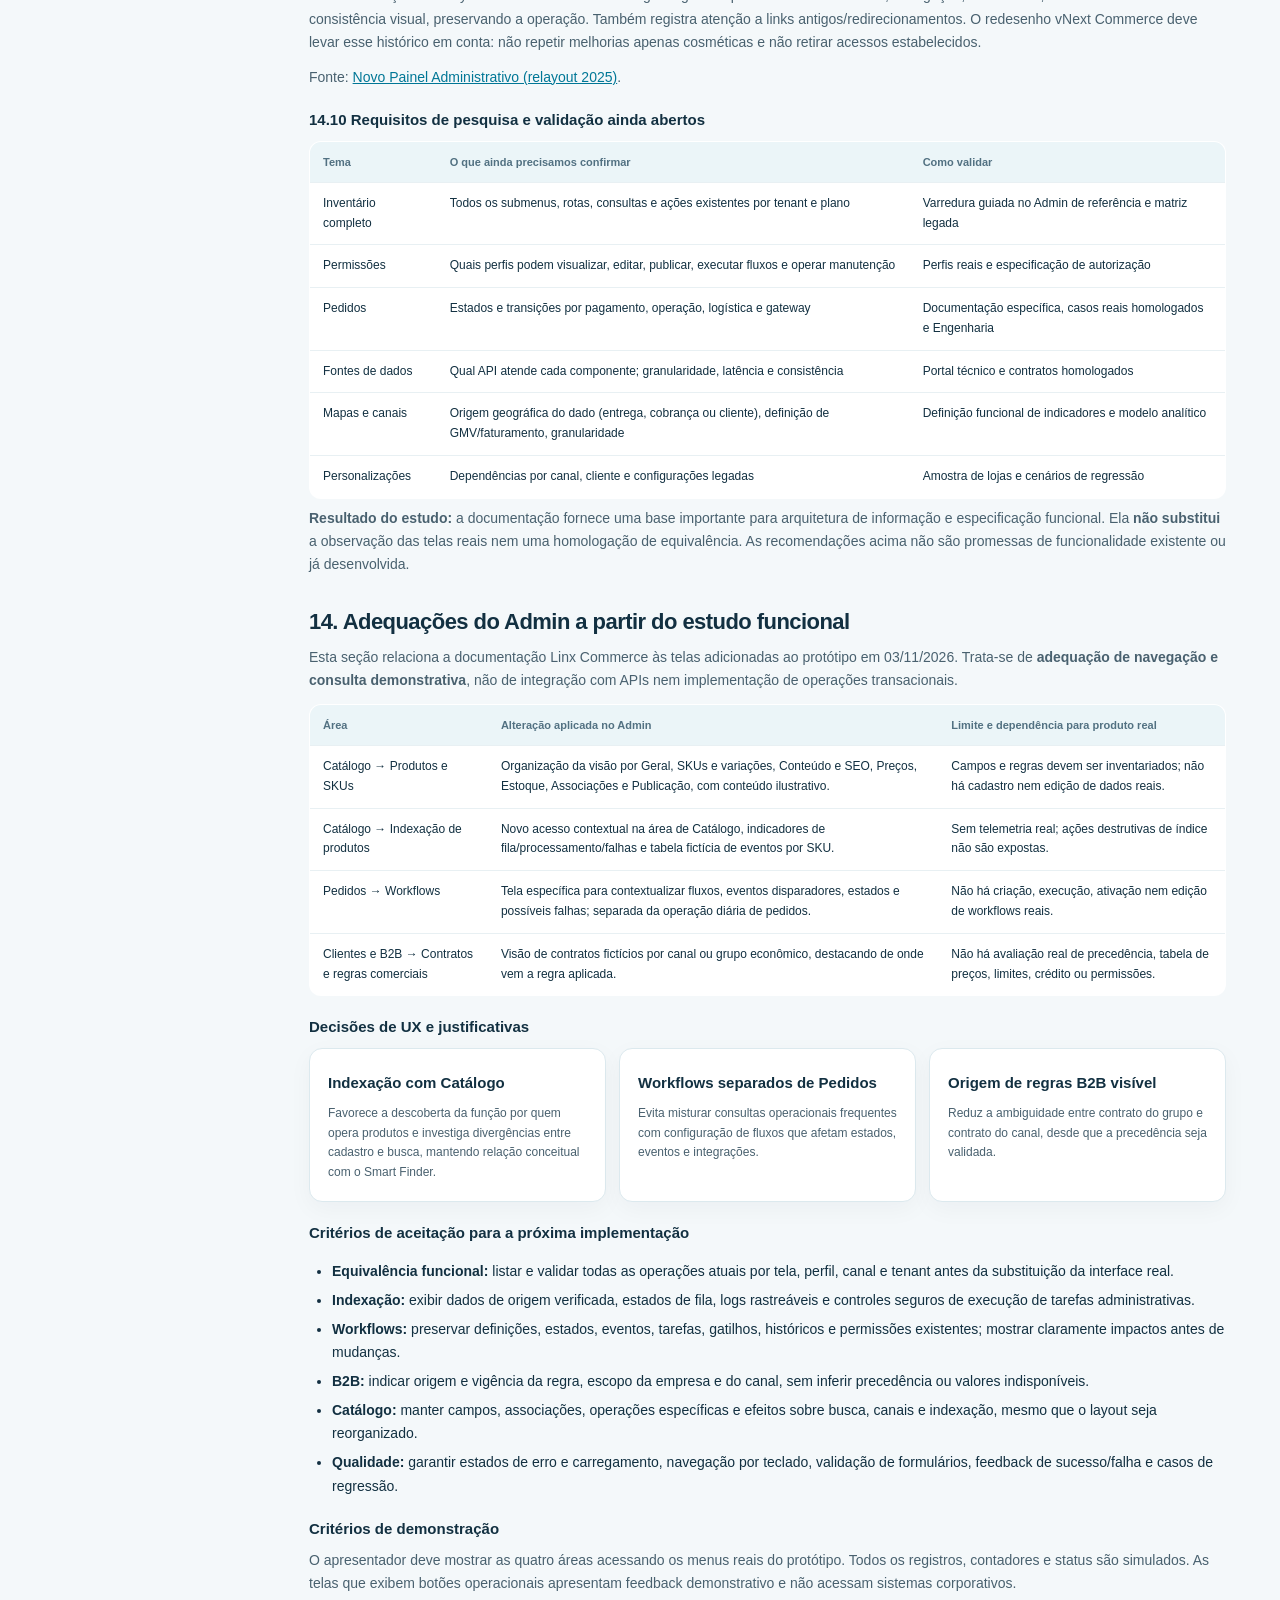
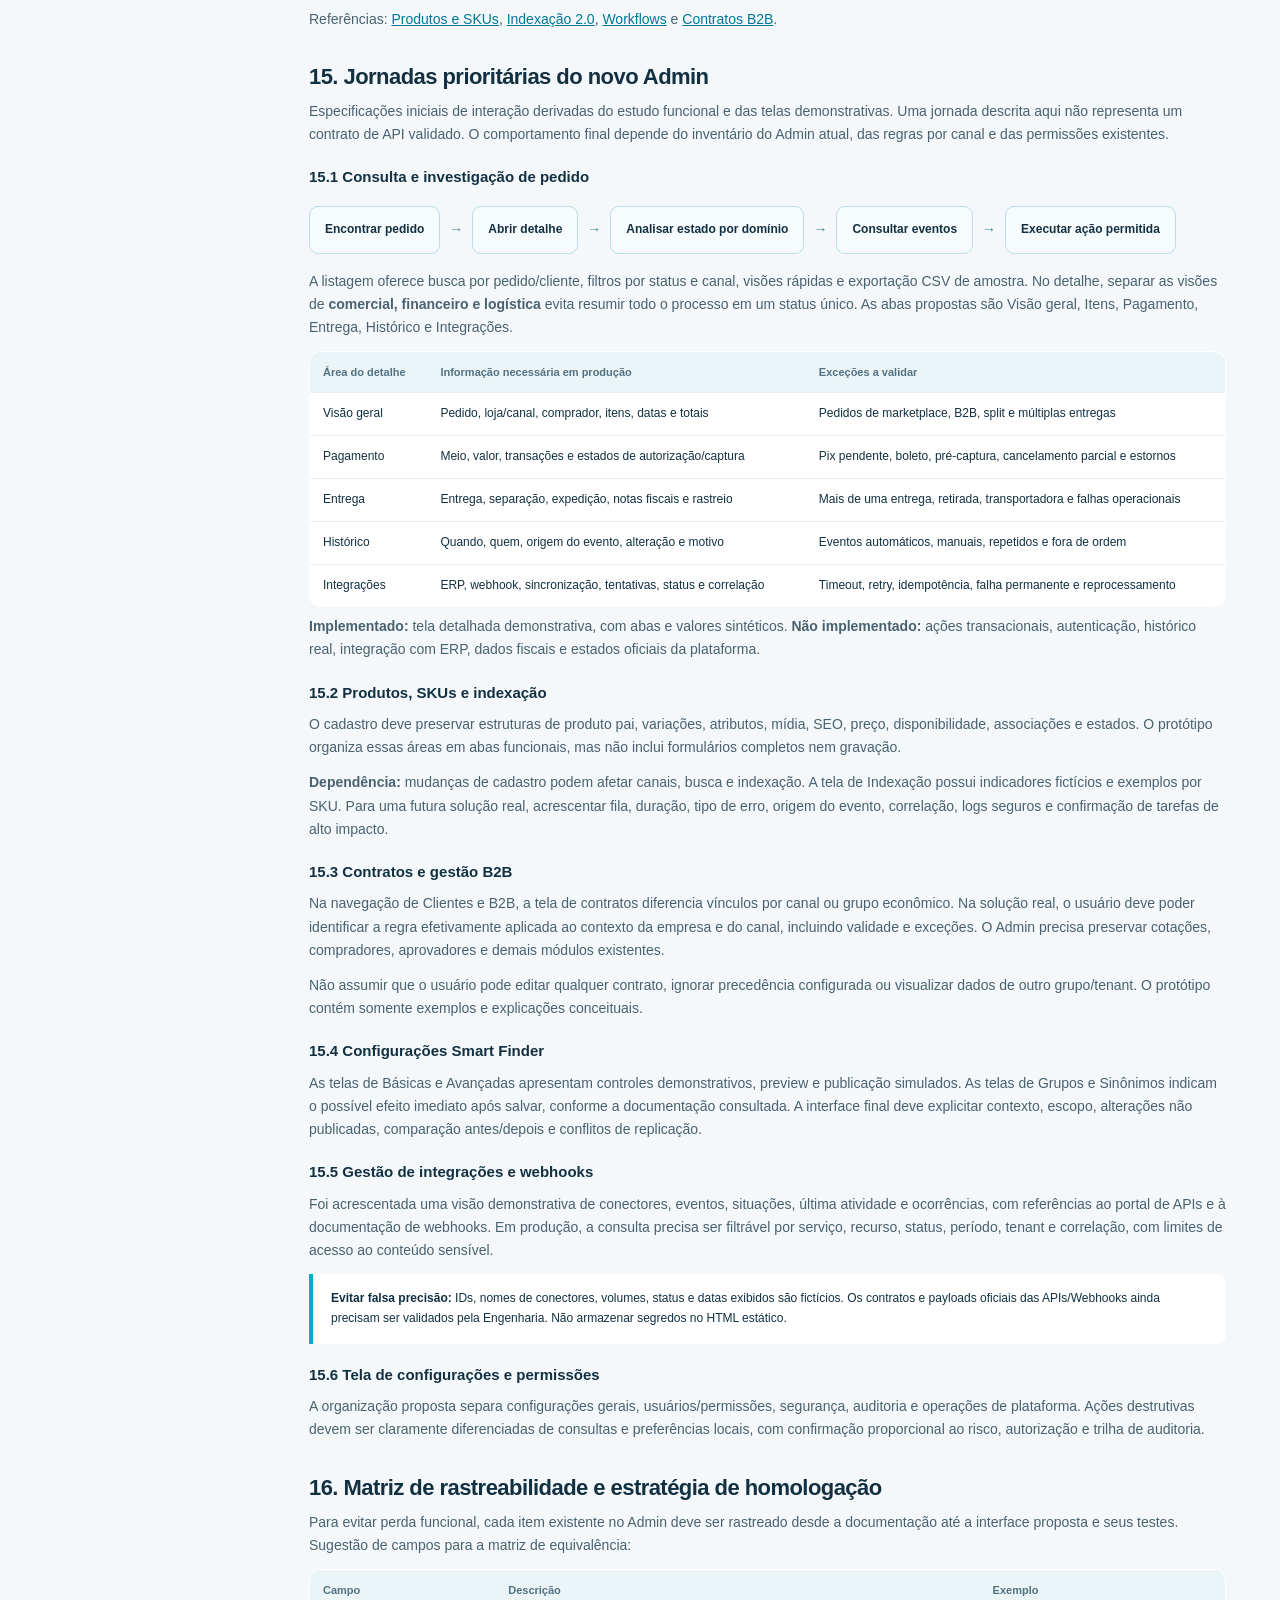
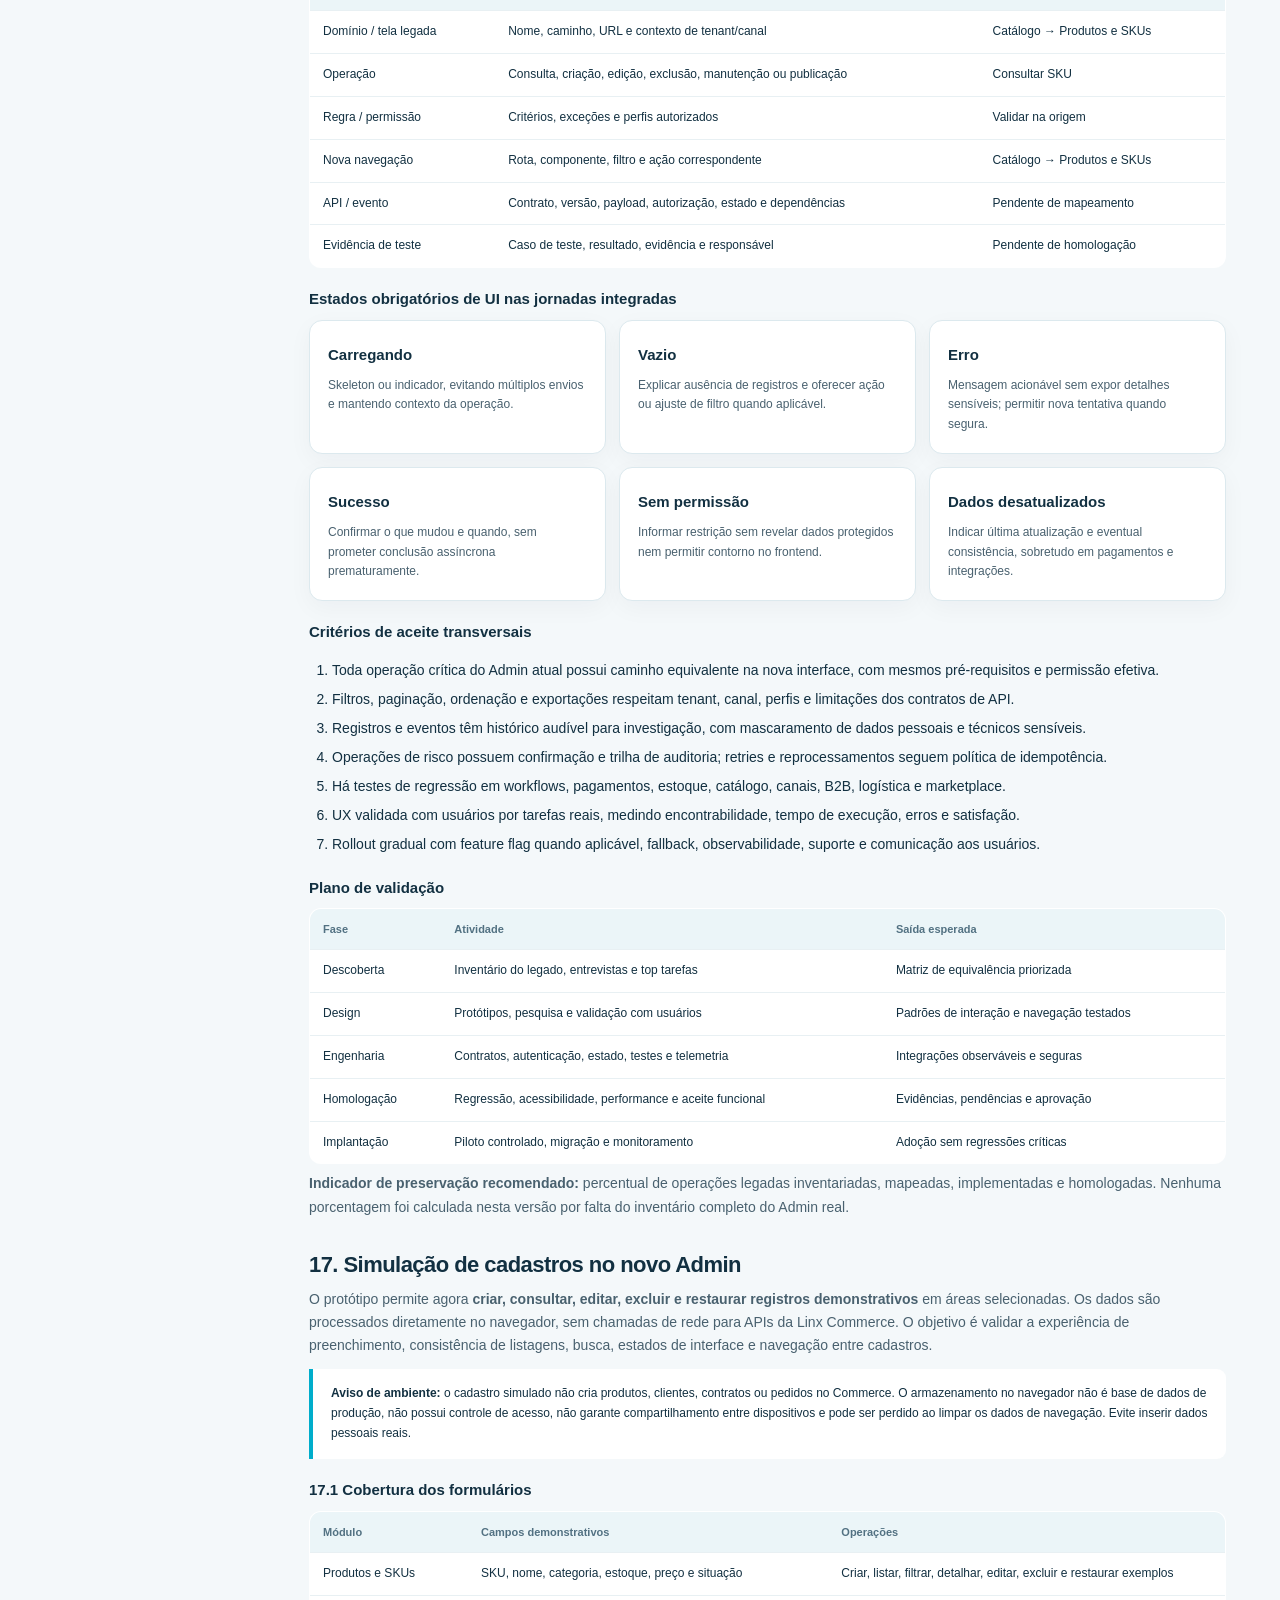
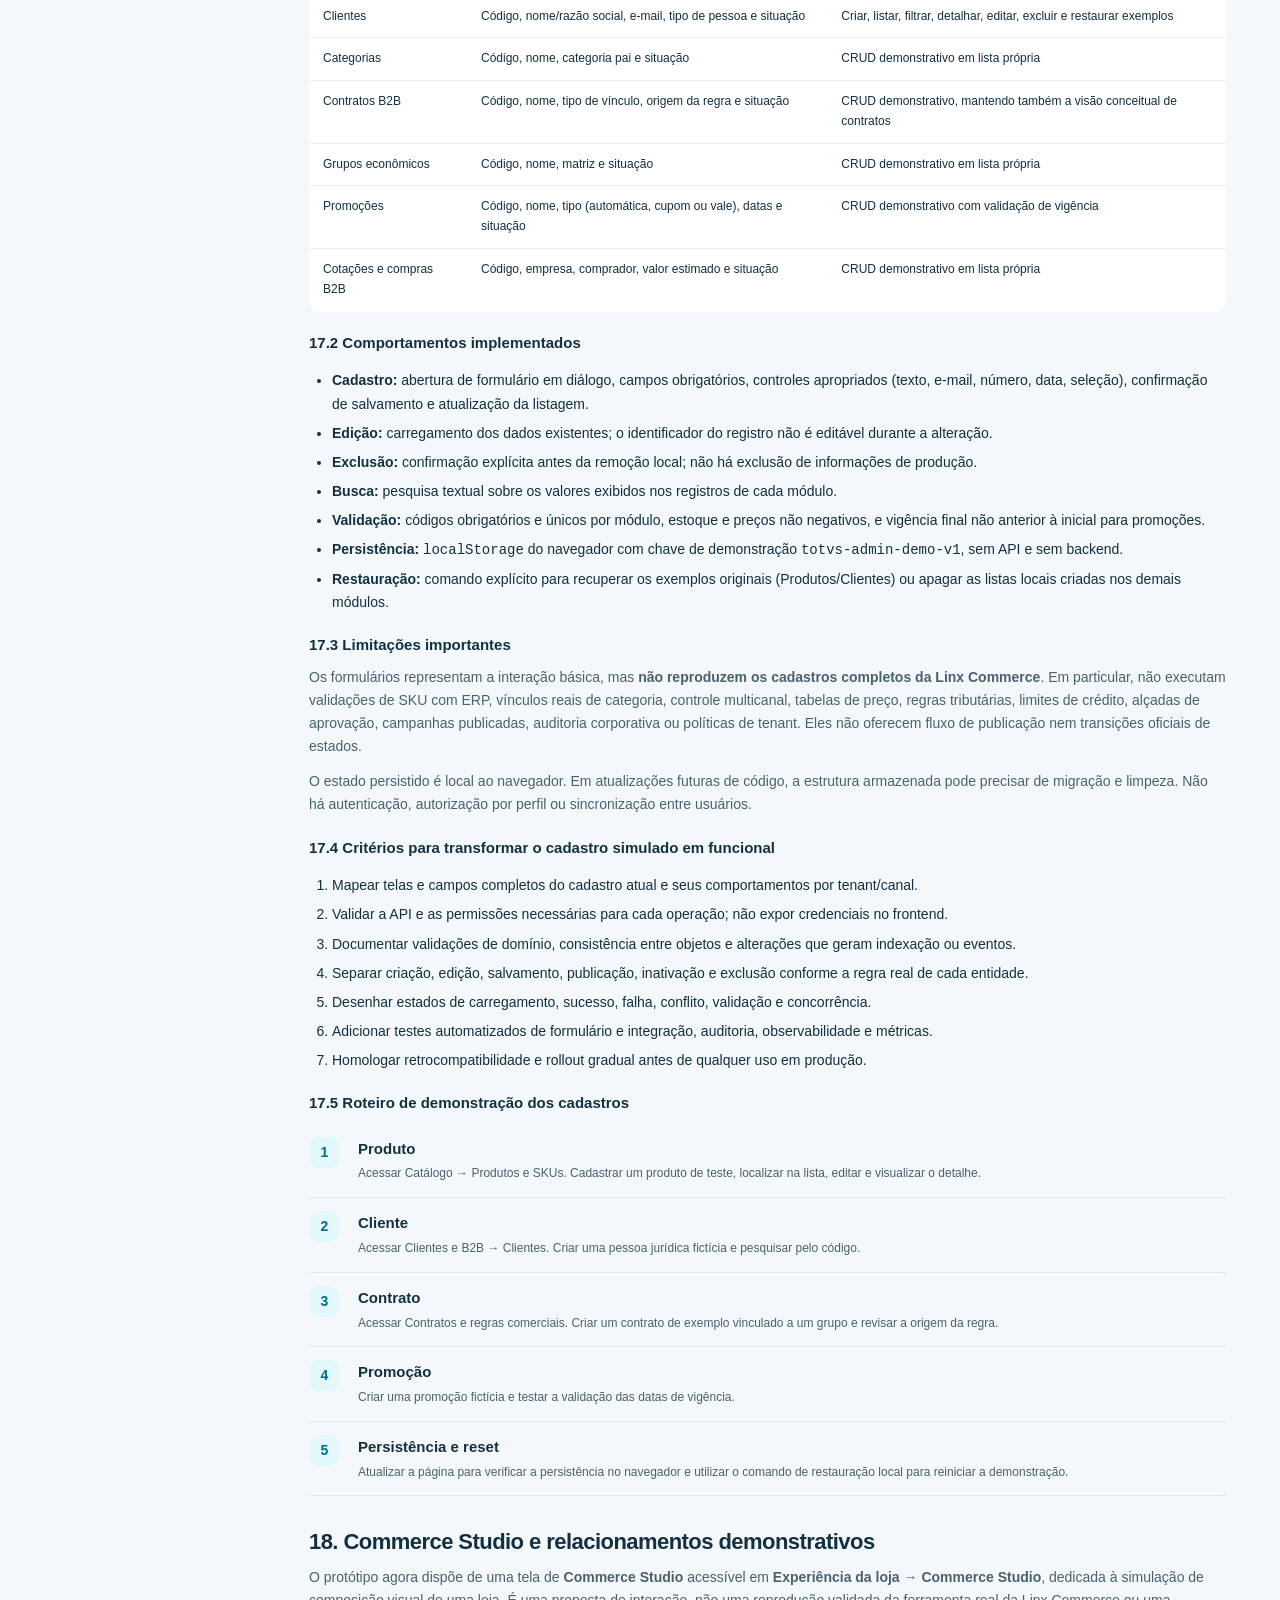
==== commit 61729b84: "docs(new-old): alinhar árvore de 14 menus ao inventário funcional de 04/11/2026" ====
--- a/documentacao.html
+++ b/documentacao.html
@@ -41,7 +41,7 @@
 <main>
 <div class="topbar"><div class="crumb">vNext Commerce / Centro de ajuda / <b>Documentação do Admin</b></div><a href="./index.html">← Voltar ao painel</a></div>
 <div class="body">
-<header class="hero"><div class="eyebrow">Product design · Arquitetura · Experiência</div><h1>Documentação do novo<br>vNext Commerce Admin</h1><p>Visão estruturada das decisões de produto, experiência do usuário, identidade visual, implementação técnica e proposta de evolução do painel administrativo.</p><div class="meta"><span>Protótipo conceitual</span><span>03 de novembro de 2026</span><span>Versão documental 2.7</span><span>Dados fictícios</span></div></header>
+<header class="hero"><div class="eyebrow">Product design · Arquitetura · Experiência</div><h1>Documentação do novo<br>vNext Commerce Admin</h1><p>Visão estruturada das decisões de produto, experiência do usuário, identidade visual, implementação técnica e proposta de evolução do painel administrativo.</p><div class="meta"><span>Protótipo conceitual</span><span>03 de novembro de 2026</span><span>Versão documental 2.8</span><span>Dados fictícios</span></div></header>
 <div class="notice"><b>Natureza desta documentação:</b> registra a versão demonstrativa do projeto <code>newadminlc</code> e apresenta sua direção de produto. Não é documentação oficial da plataforma Linx Commerce, não substitui a documentação funcional da Linx Commerce e não comprova que todas as funcionalidades do Admin legado já foram implementadas.</div>
 <section id="visao"><h2>01. Visão geral e propósito</h2><p>O projeto propõe uma nova experiência administrativa para o vNext Commerce, utilizando as capacidades e a organização operacional da Linx Commerce como referência. O objetivo é melhorar encontrabilidade, produtividade e clareza, <b>sem eliminar consultas, módulos, regras e jornadas existentes</b>.</p>
 <div class="grid"><article class="card"><div class="metric">01</div><h3>Encontrar</h3><p>Reduzir esforço de navegação com grupos orientados a tarefas, nomes claros e menu retrátil.</p></article><article class="card"><div class="metric">02</div><h3>Entender</h3><p>Apresentar indicadores e estados com hierarquia visual, contexto e linguagem consistente.</p></article><article class="card"><div class="metric">03</div><h3>Agir</h3><p>Conectar alertas e consultas às jornadas operacionais, com filtros, detalhes e atalhos.</p></article></div>
@@ -573,24 +573,43 @@
 <div class="callout"><b>Validação:</b> confirmar em navegador os fluxos de criação, rascunho, edição, ativação, teste, restauração, exclusão e permissões, incluindo contrastes e responsividade. A sintaxe do código e o mapeamento dos campos foram checados, mas isso não substitui testes end-to-end.</div>
 </section>
 
-<section id="dashboard-online"><h2>29. Visitas online por canal na Área de trabalho</h2><p><b>Visitas online por canal:</b> na Área de trabalho, abaixo do último banner da coluna lateral, há um card com o total de visitantes e a distribuição por Loja virtual, Marketplace, B2B e Aplicativo. A apresentação usa valores estáticos de exemplo (total de 132) e não representa um contador em tempo real, nem coleta sessões de usuários. Para conectar a um serviço analítico, definir fonte de eventos, janela de atividade, deduplicação, tratamento de canais, atualização periódica e governança de dados.</p></section>
+<section id="dashboard-online"><h2>29. Visitas online por canal na Área de trabalho</h2><p><b>Visitas online por canal:</b> na Área de trabalho, abaixo do último banner da coluna lateral, há um card com o total de visitantes e a distribuição por Loja virtual, B2B e Aplicativo. A apresentação usa valores estáticos de exemplo (total de 101) e não representa um contador em tempo real, nem coleta sessões de usuários. Para conectar a um serviço analítico, definir fonte de eventos, janela de atividade, deduplicação, tratamento de canais, atualização periódica e governança de dados.</p><p>A seção <b>O que precisa da sua atenção</b> é o primeiro bloco da Área de trabalho, acima dos filtros <b>Captados / Adquiridos</b>, Canal e Período. Os indicadores e gráficos aparecem em seguida. O card de visitas fica abaixo dos banners na coluna lateral.</p></section>
 <section id="versoes-admin">
 <h2>28. Versões New e New Old do vNext Commerce Admin</h2>
 <p>O Admin dispõe de <strong>duas estruturas de navegação</strong>, selecionadas no menu do usuário, dentro do campo <b>Versão do Admin</b>. A troca preserva os módulos, telas, cadastros, Manu IA, workflows e dados armazenados na mesma aplicação. Não são dois sistemas ou duas bases de dados.</p>
 <table><thead><tr><th>Versão</th><th>Arquitetura da informação</th><th>Experiência</th></tr></thead><tbody>
 <tr><td><b>New</b></td><td>Início; Operação; Crescimento e experiência; Gestão; Plataforma</td><td>Navegação orientada às jornadas, com agrupamentos de negócio e atalhos para Manu IA, B2B e saúde operacional</td></tr>
-<tr><td><b>New Old</b></td><td>Backoffice; Catálogo; Busca; Clientes; Marketing; Aparência; Configs; Canais; Recorrência; Integrações; Relatórios; Financeiro; Privacidade</td><td>Estrutura clássica de 13 menus com visual renovado, hierarquia de submenus, espaçamento e indicação da versão ativa</td></tr>
+<tr><td><b>New Old</b></td><td>Aplicativos; Backoffice; Catálogo; Busca; Clientes; Marketing; Aparência; Configs; Canais; Hub; Recorrência; Integrações; Relatórios; Financeiro</td><td>14 menus observados na segunda passada do relatório funcional de 04/11/2026 (Admin R.3.7.13), com visual renovado e hierarquia aninhada de submenus. Recursos exclusivos do vNext ficam em seção separada.</td></tr>
 </tbody></table>
 <h3>28.1 Regras de interação</h3>
 <p>A seleção fica em <b>avatar do usuário → Versão do Admin → New / New Old</b>. A escolha é persistida no armazenamento local e reaplicada após atualizar a página. A navegação da versão ativa conserva a mesma rota aberta, quando existente. Para evitar perda de contexto de formulário, não é possível mudar a versão enquanto um cadastro ampliado estiver aberto. O nome da versão aparece no cabeçalho.</p>
-<p>Os mesmos <b>87 destinos de navegação</b> da versão New são alcançáveis no menu New Old; a equivalência de destinos foi verificada por inspeção do código. Os menus não representam, por si só, paridade funcional com todos os módulos do Admin de produção.</p>
+<p>Os mesmos <b>87 destinos de navegação</b> da versão New são alcançáveis no menu New Old; a equivalência de destinos foi verificada por inspeção do código. Além deles, o menu New Old incorpora os destinos adicionais encontrados no levantamento do Admin atual, agrupados de acordo com sua área de origem. Os menus não representam, por si só, paridade funcional com todos os módulos do Admin de produção.</p>
+<h3>28.1.1 Hierarquia do New Old baseada na descoberta</h3>
+<p>A referência primária é o relatório funcional mais recente de <b>04/11/2026</b>, especialmente a seção <b>3.13 – Segunda passada: inventário menu a menu</b>. A navegação reproduz os 14 menus principais identificados nessa passagem, com agrupamentos aninhados para <b>Backoffice → Representantes de venda</b>, <b>Backoffice → Mais</b>, <b>Clientes → Listas de desejo</b> e <b>Hub → Mercado Livre</b>. Os submenus usam o mesmo conteúdo da aplicação, inclusive formulários e consultas já implementados.</p>
+<table><thead><tr><th>Menu clássico</th><th>Organização no New Old</th></tr></thead><tbody>
+<tr><td>Aplicativos</td><td>Soluções e Meus aplicativos</td></tr>
+<tr><td>Backoffice</td><td>Pedidos, entregas, contratos, preços, carrinhos, estoque, tracking, representantes com subitens e Mais com operações auxiliares</td></tr>
+<tr><td>Catálogo</td><td>Produtos, categorias, definições, marcas, fornecedores, filtros/facetas, associações, indexação, formulários e políticas</td></tr>
+<tr><td>Busca</td><td>Configurações básicas, avançadas, por grupo e sinônimos</td></tr>
+<tr><td>Clientes</td><td>Clientes, grupos, cenários, importação/exportação, endereços, status e listas de desejo aninhadas</td></tr>
+<tr><td>Marketing</td><td>Cupons, promoções, vales, feeds, newsletters, origem de acesso, pontos e Analytics</td></tr>
+<tr><td>Aparência</td><td>Banners, temas, páginas, templates, publicações de arquivos, widgets e recursos</td></tr>
+<tr><td>Configs</td><td>Fluxos, usuários, grupos, meios de pagamento/entrega, frete, termos, URL, cache, metadados e tarefas</td></tr>
+<tr><td>Canais</td><td>Unidades de negócio, módulos, canais, pontos de venda e sellers</td></tr>
+<tr><td>Hub</td><td>Catálogo, Marketplaces, Integrações e Mercado Livre com criar, gerenciar e importar anúncios</td></tr>
+<tr><td>Recorrência</td><td>Gestão de planos, assinaturas e Meus Planos e Assinaturas</td></tr>
+<tr><td>Integrações</td><td>Filas, logs, replicações, webhooks e integrações de parceiros observados</td></tr>
+<tr><td>Relatórios</td><td>Customizados, Gerais e Transações</td></tr>
+<tr><td>Financeiro</td><td>Portal financeiro e Transações</td></tr>
+</tbody></table>
+<p><b>Distinção importante:</b> a estrutura reproduz o inventário observado, não comprova paridade funcional das telas. Os destinos que ainda não possuem cadastros ou fluxos completos permanecem acessíveis como telas exploratórias. Para não confundir a organização do legado com funcionalidades novas, recursos como Manu IA, Commerce Studio e o Simulador B2B aparecem também na seção de <b>Recursos vNext</b>.</p>
 <h3>28.2 Simplificação do cabeçalho</h3>
 <p>O seletor global de <b>Unidade, Canal e Conta principal</b> foi retirado do cabeçalho, conforme a direção de UX atual. Os campos próprios de módulos, formulários e relatórios permanecem onde são necessários. Como o projeto utiliza dados locais, <b>não há isolamento real de unidades, canais ou tenants</b>. O contexto interno padrão é mantido por compatibilidade dos registros existentes e não deve ser interpretado como configuração operacional efetiva.</p>
 <p>A opção anterior <b>Perfil de acesso</b> foi substituída por <b>Versão do Admin</b> no menu de usuário. As ações <b>Modo escuro</b>, <b>Alterar senha</b> e <b>Sair</b> continuam disponíveis. A simulação de autorização não substitui gestão de identidades e privilégios em um servidor.</p>
 <h3>28.3 Critérios de aceite e regressão</h3>
 <ol>
 <li>Entrar no Admin, abrir o avatar e alternar entre New e New Old.</li>
-<li>Na New, localizar Workflows em Operação → Pedidos. Na New Old, localizar em Backoffice → Workflows.</li>
+<li>Na New, localizar Workflows em Operação → Pedidos. Na New Old, localizar em Configs → Fluxos.</li>
 <li>Confirmar acesso, nas duas versões, a Produtos e SKUs, Clientes, Contratos B2B, Manu IA, Smart Finder, Commerce Studio, Webhooks, Pedidos e cadastros adicionais.</li>
 <li>Salvar um registro, mudar a versão e conferir que o mesmo registro continua disponível, sem reiniciar o formulário ou duplicar os dados.</li>
 <li>Atualizar a página e confirmar que a versão escolhida persiste. Repetir com modo escuro e em tela estreita.</li>
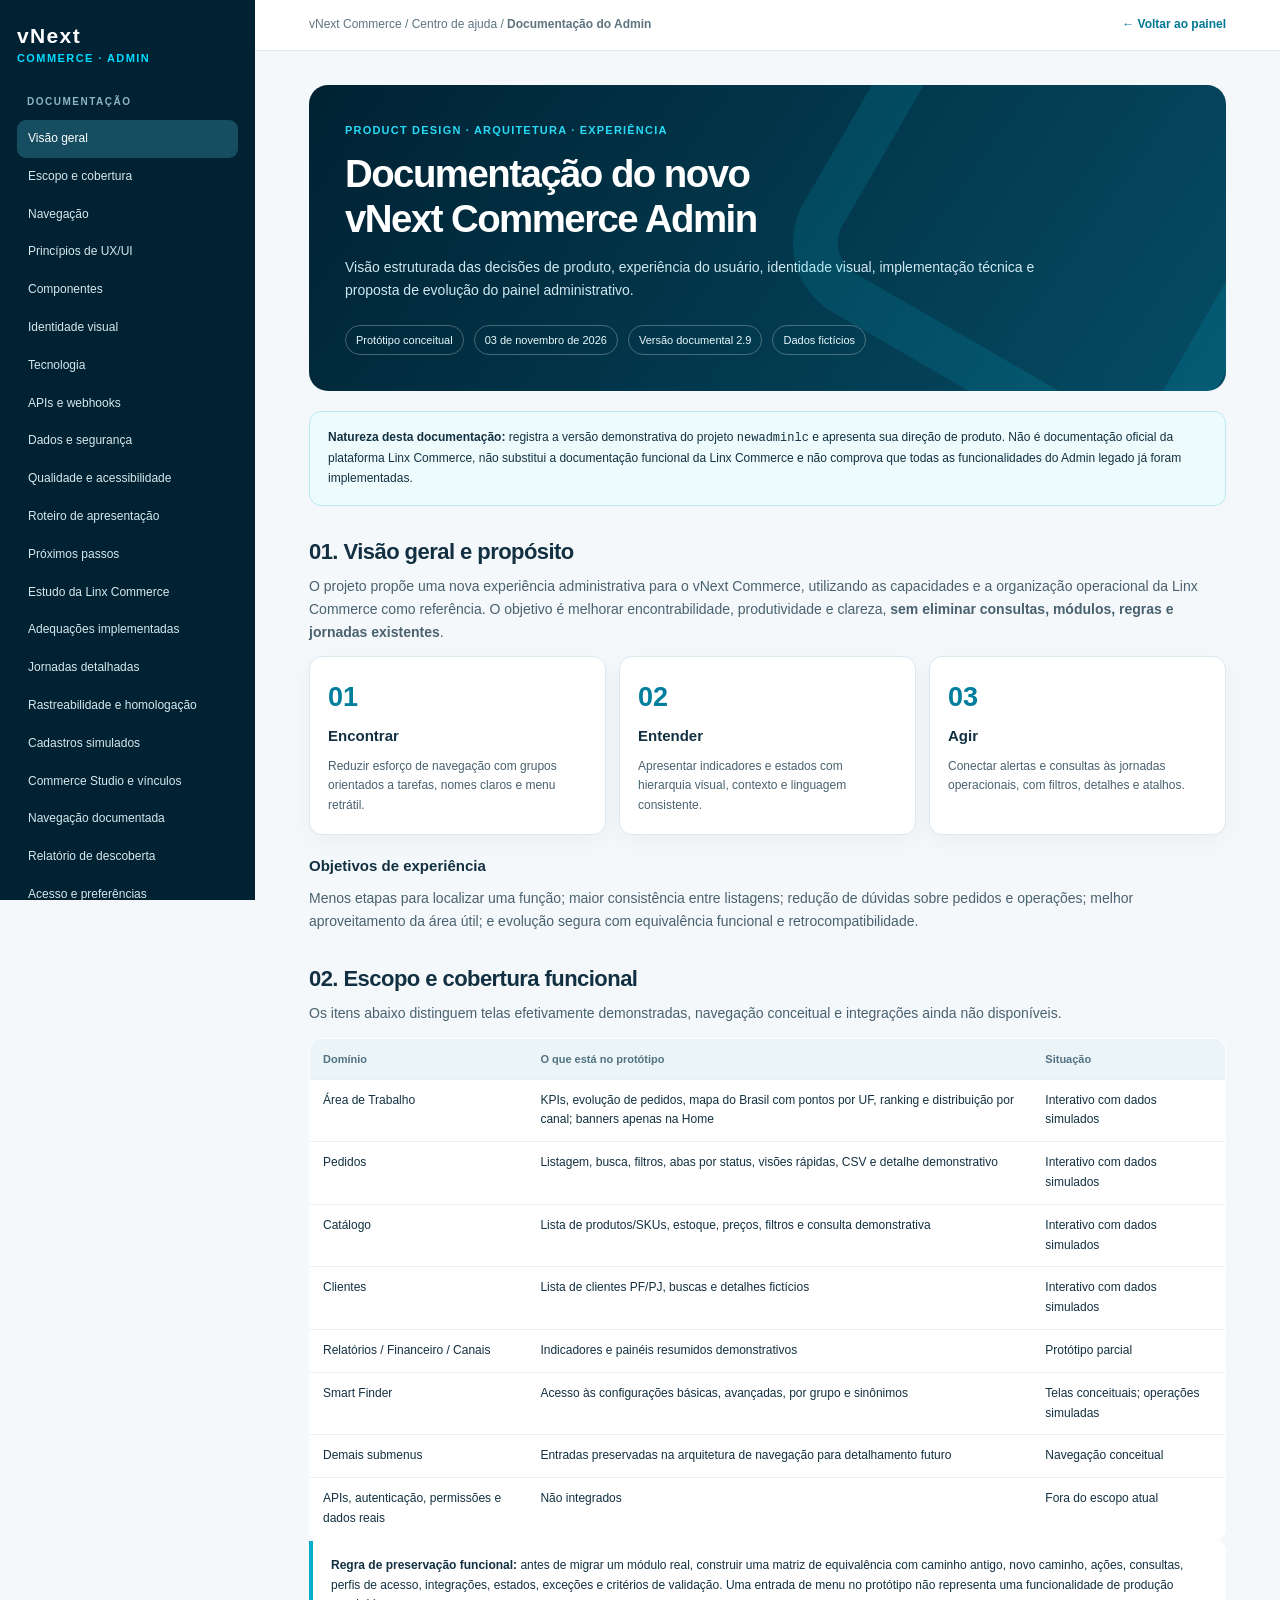
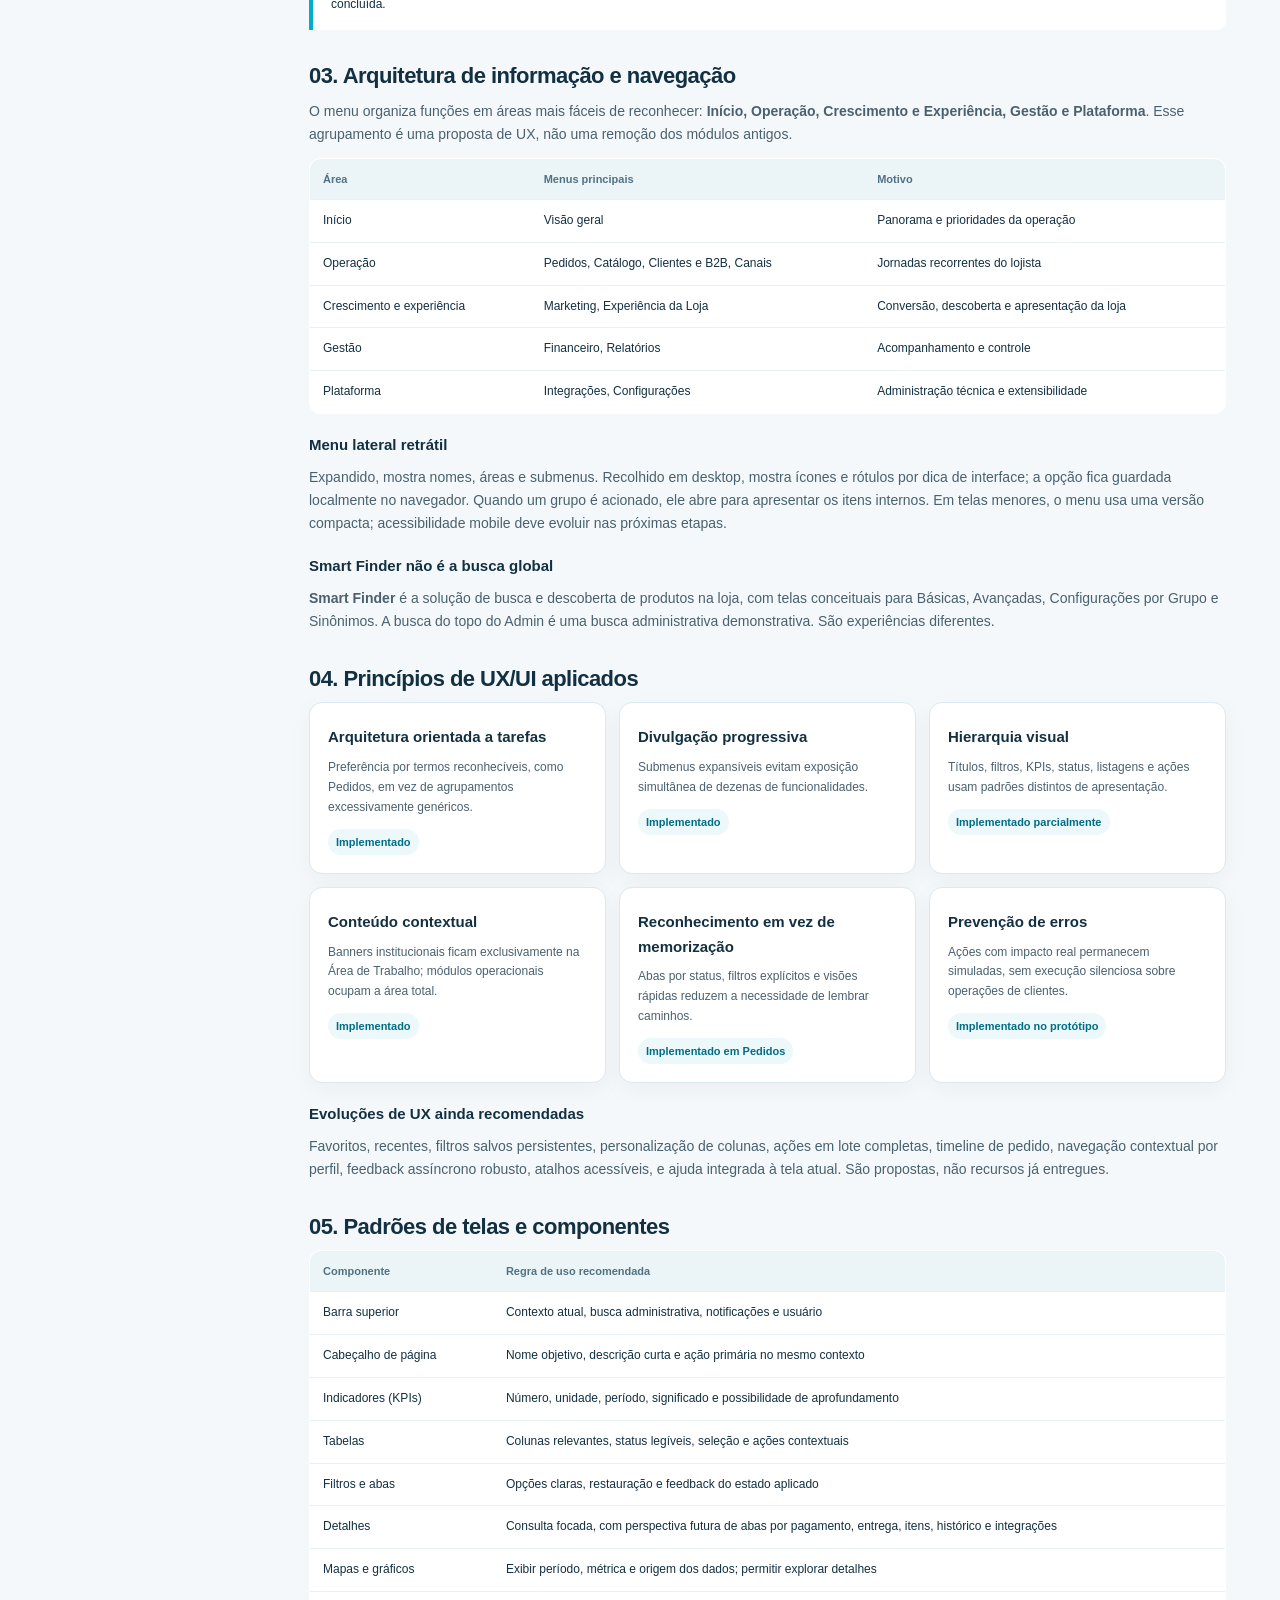
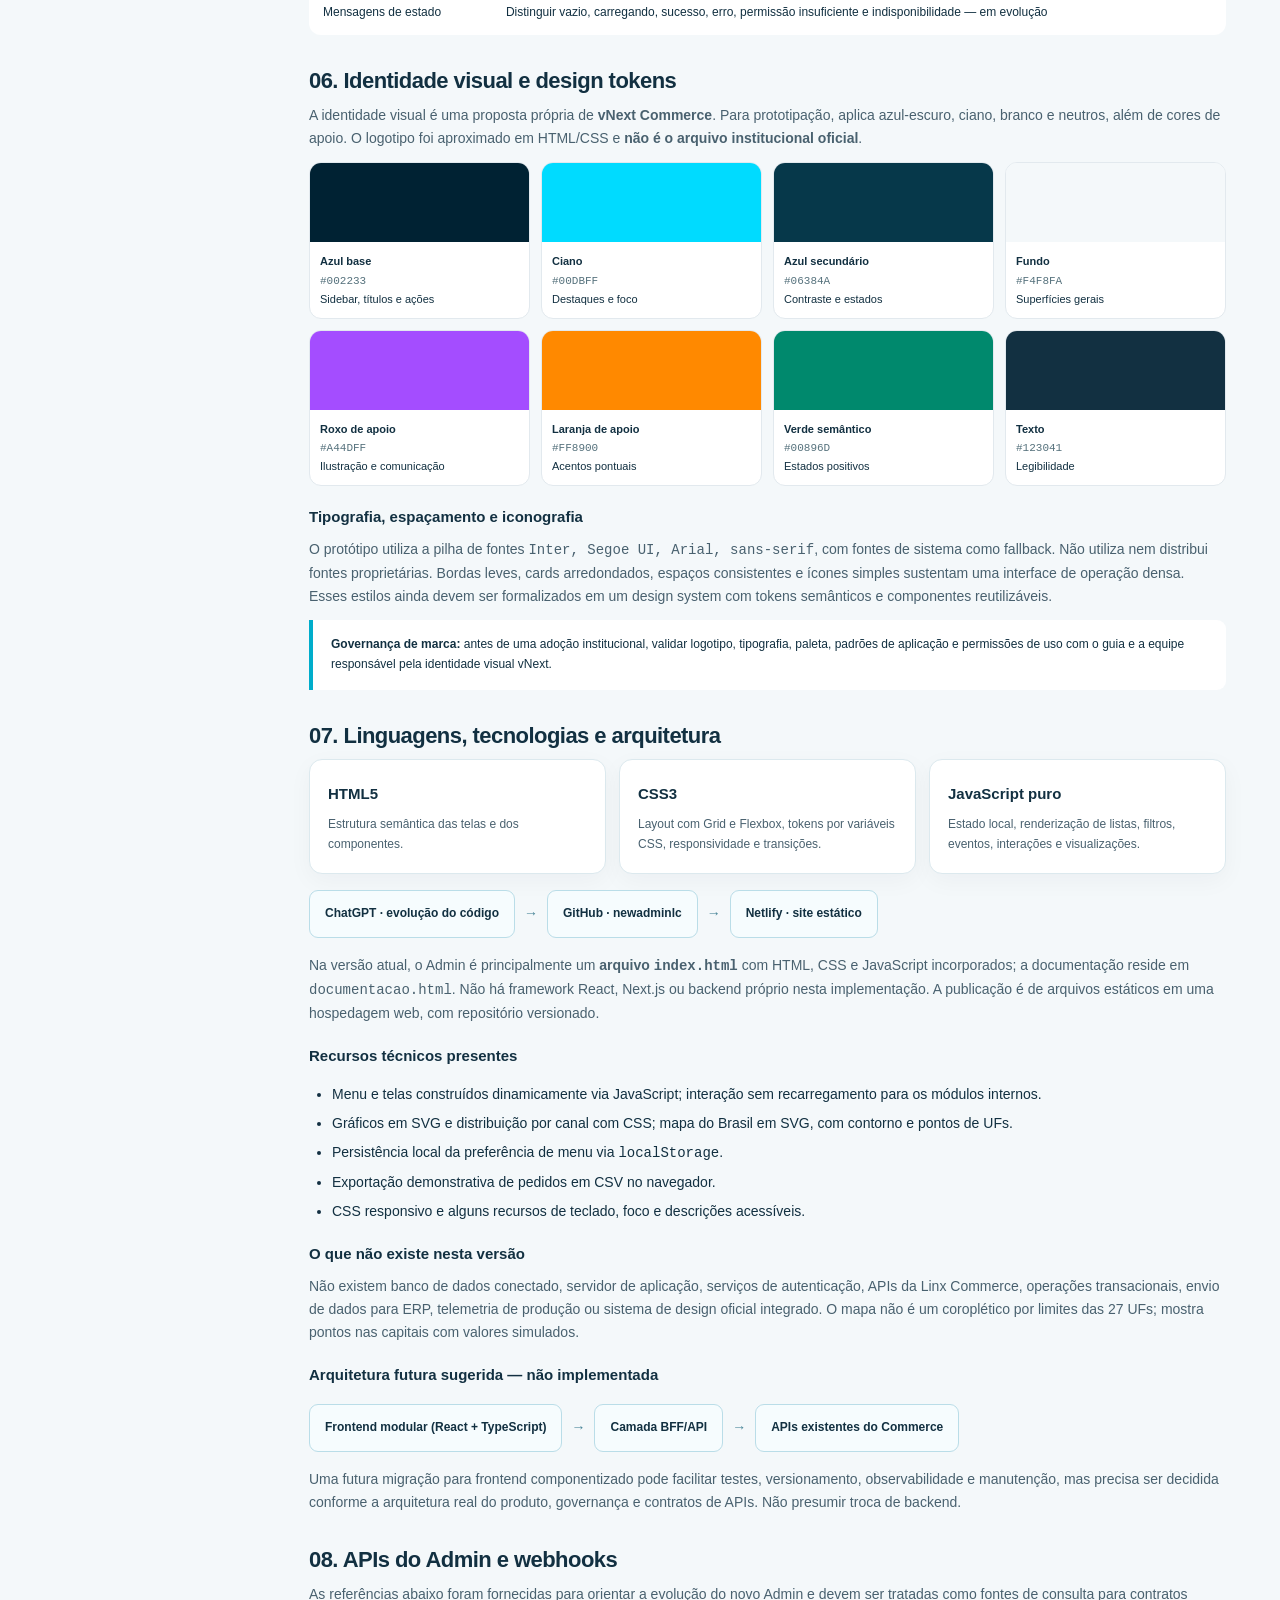
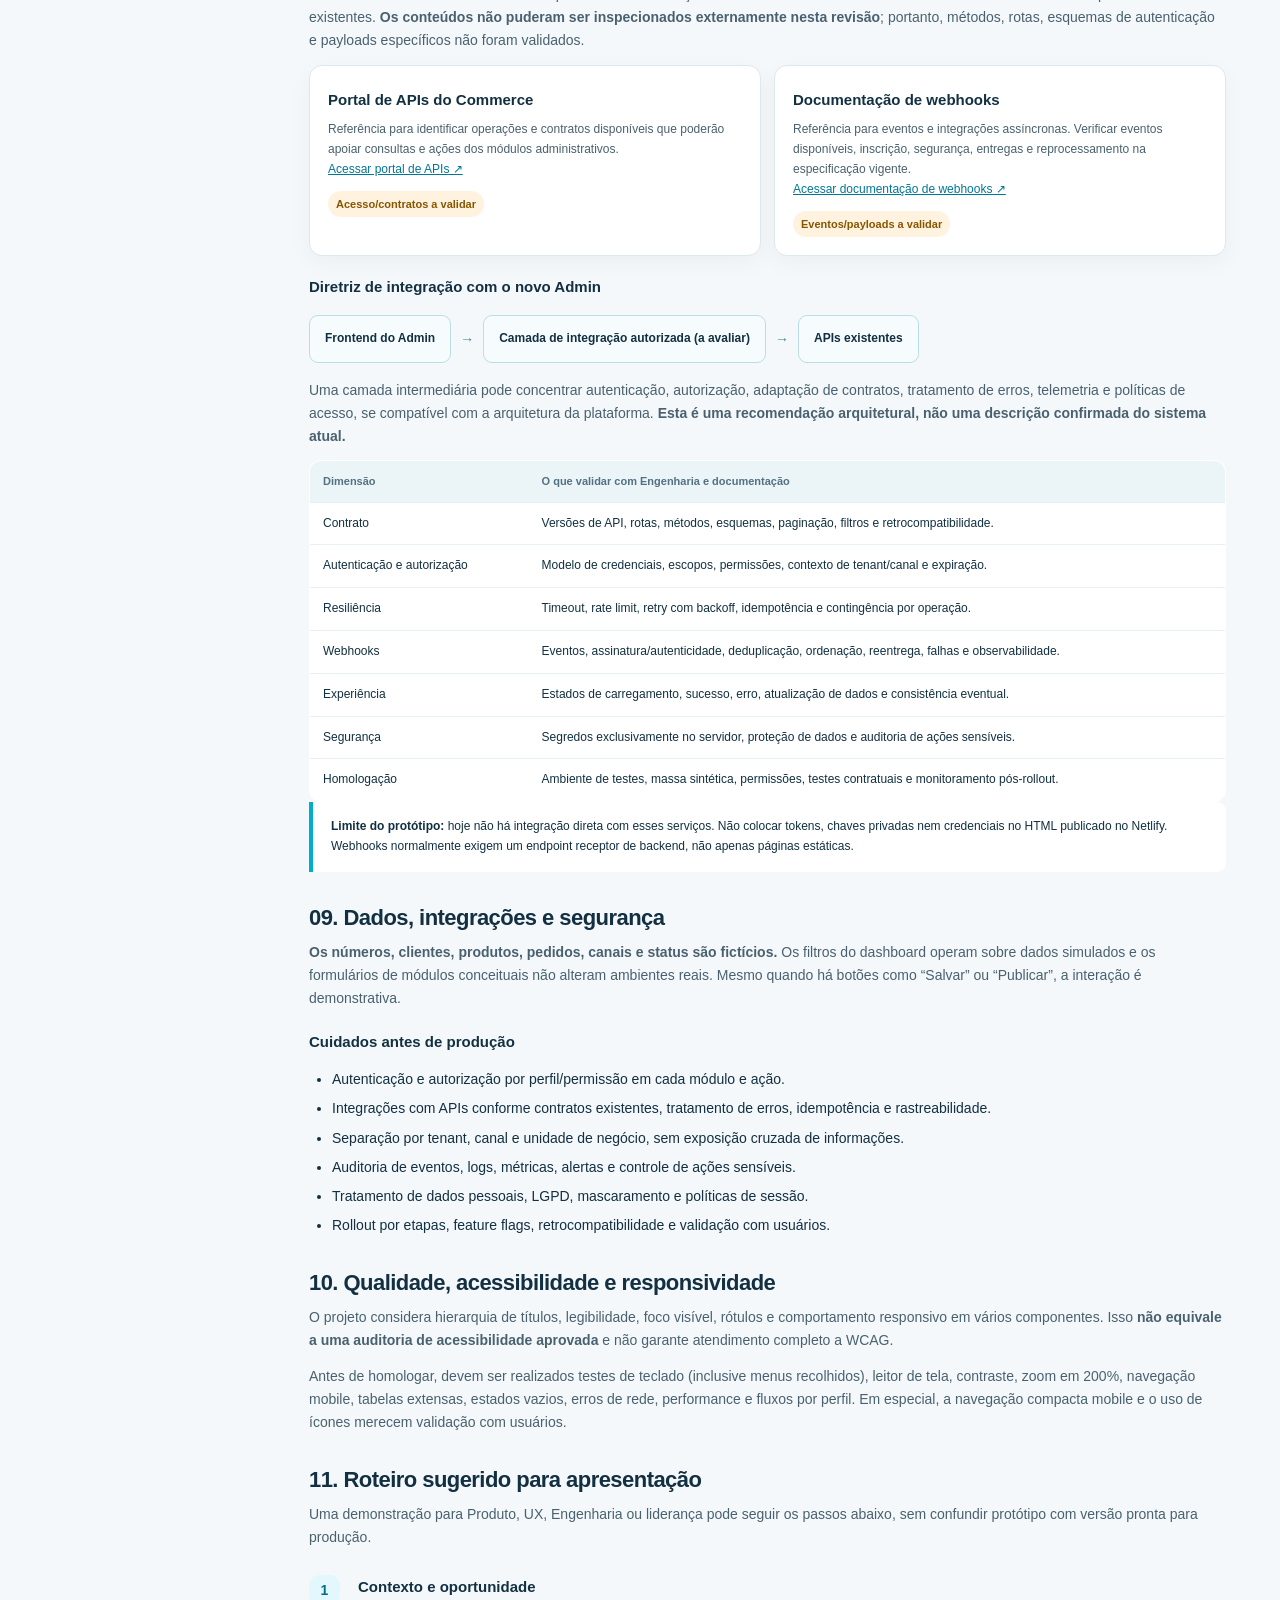
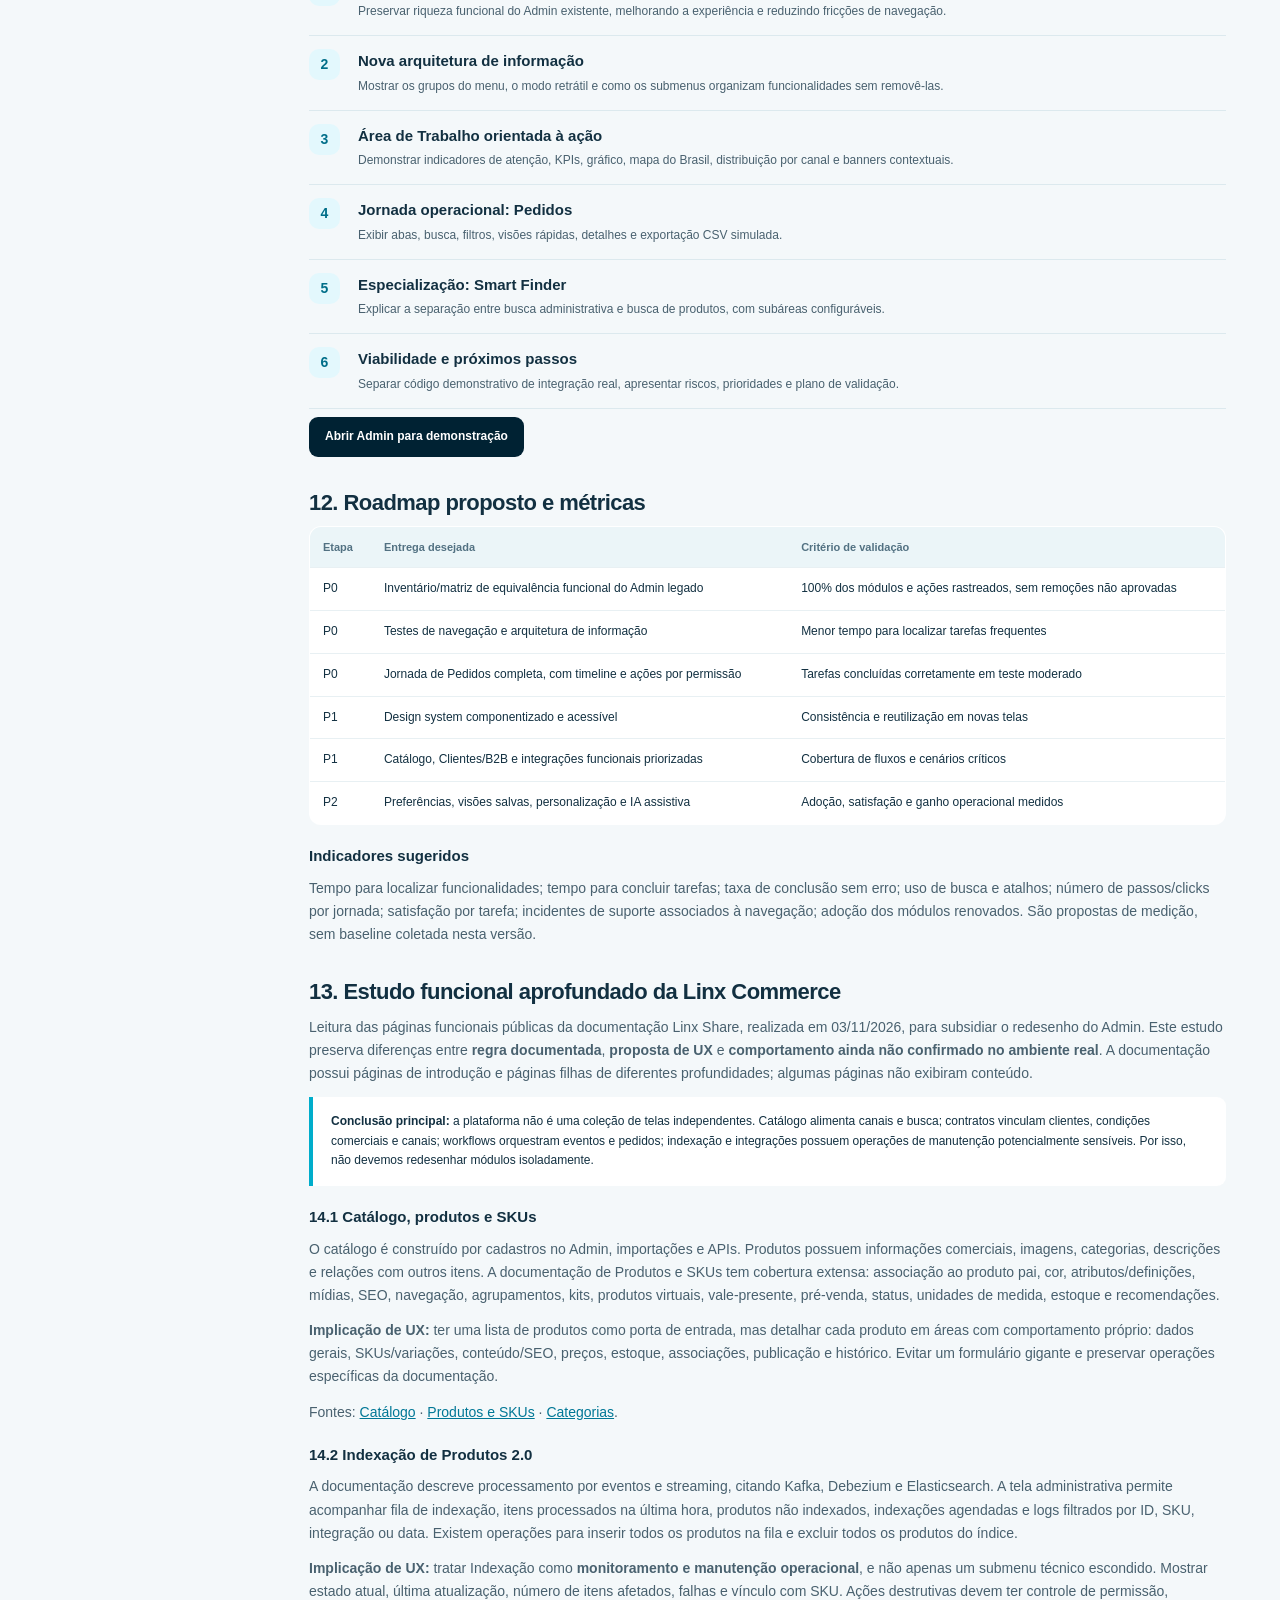
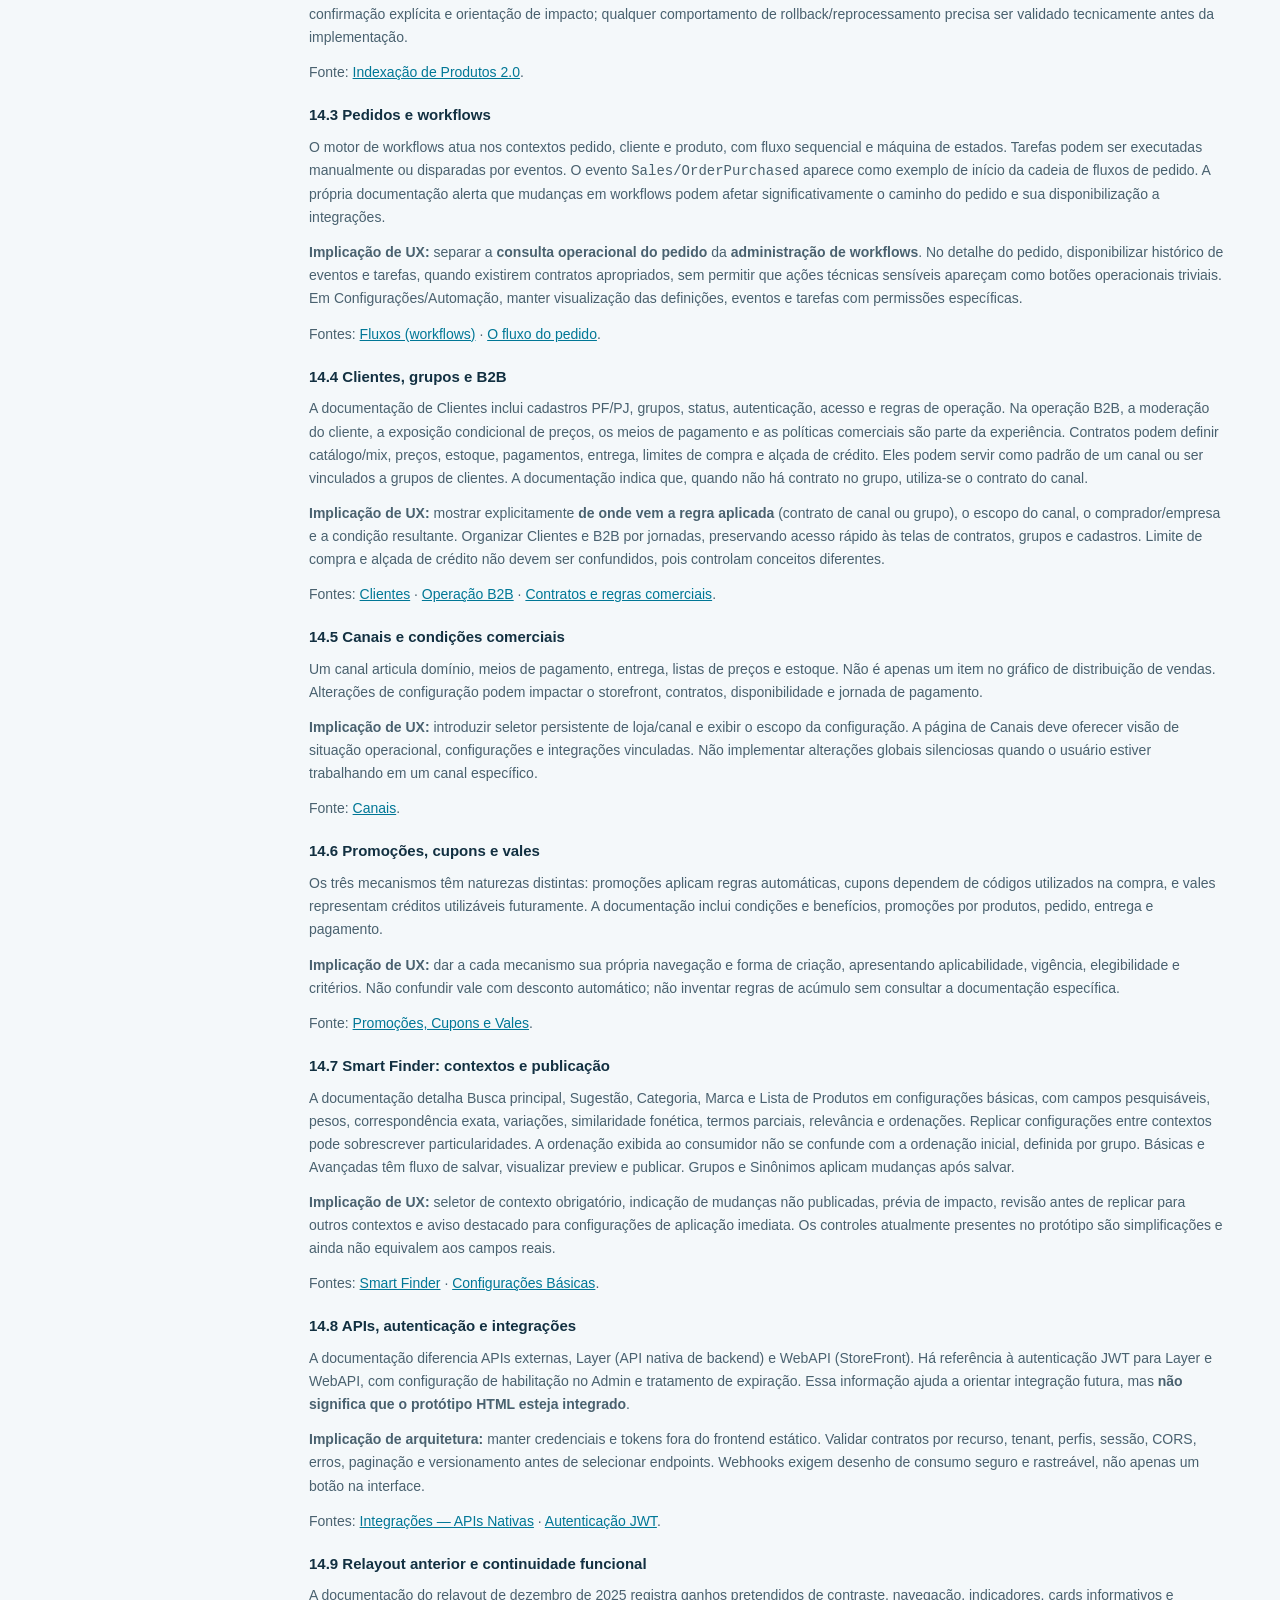
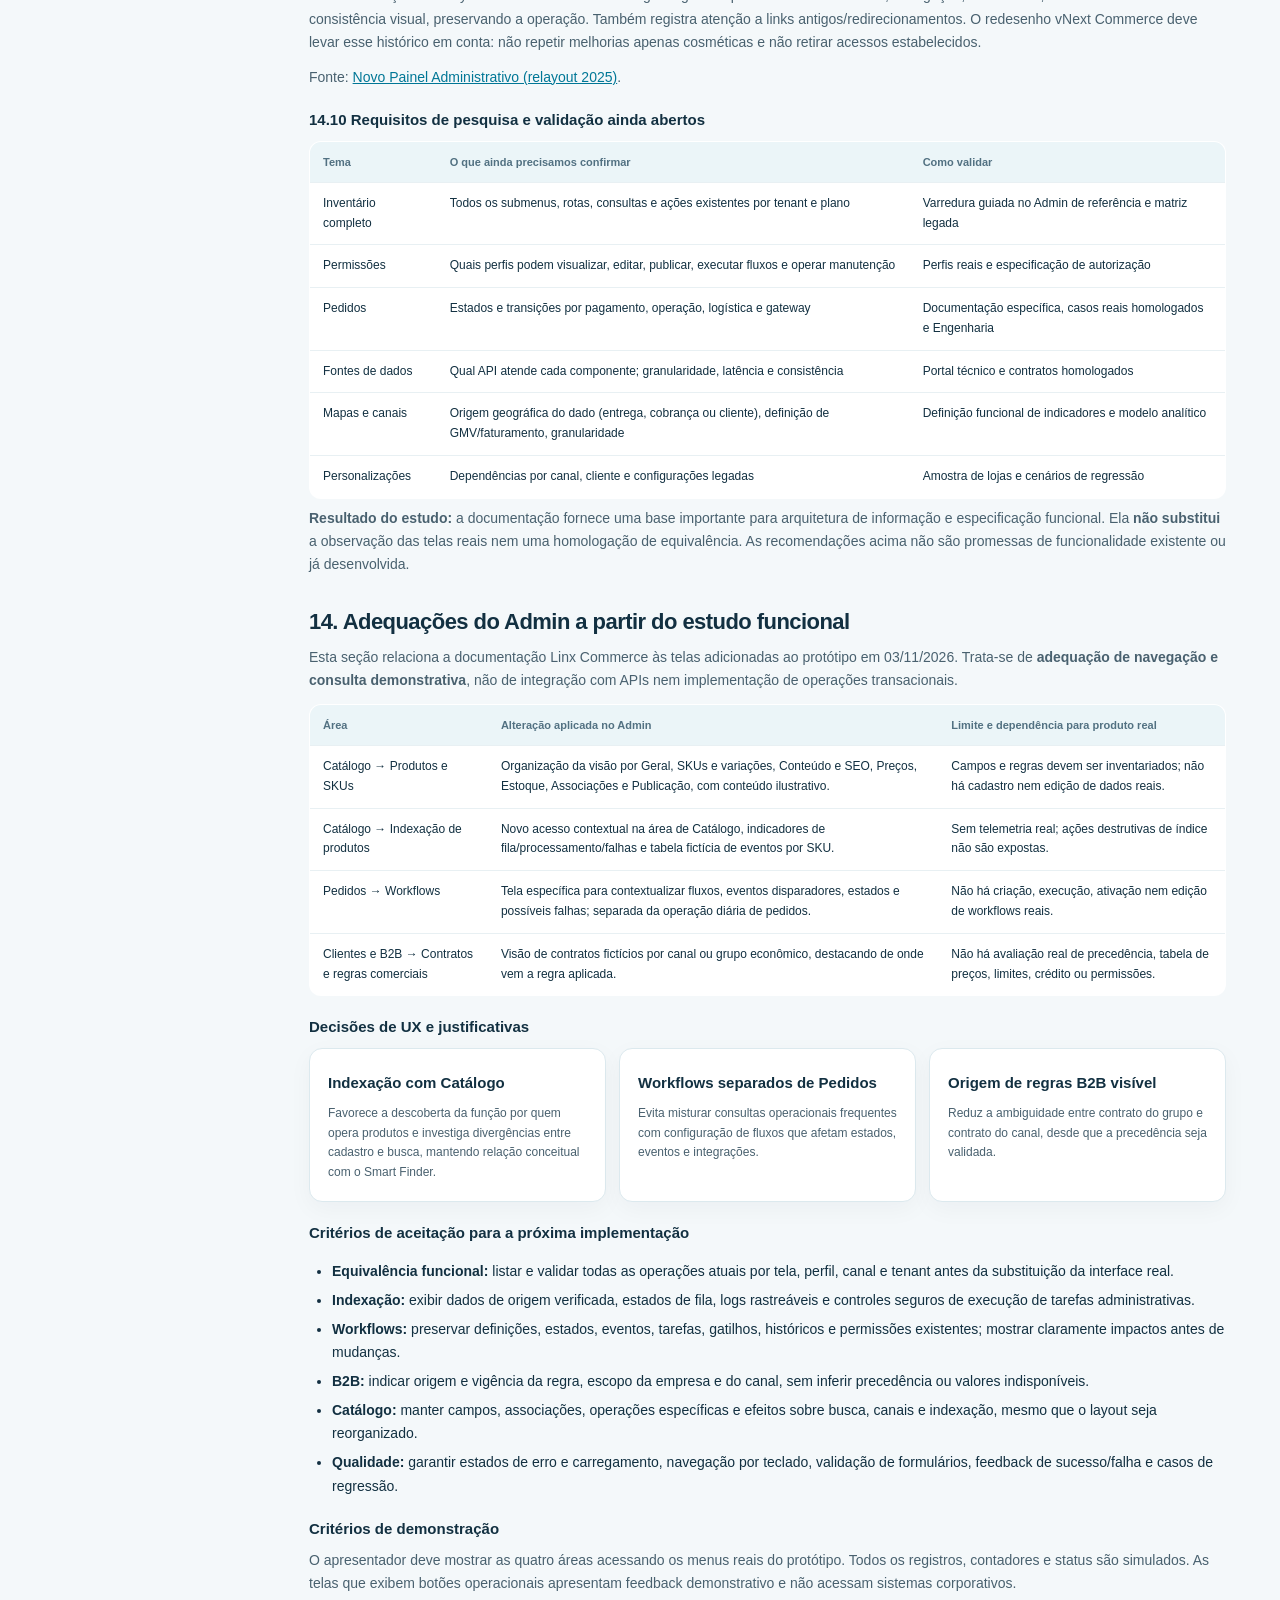
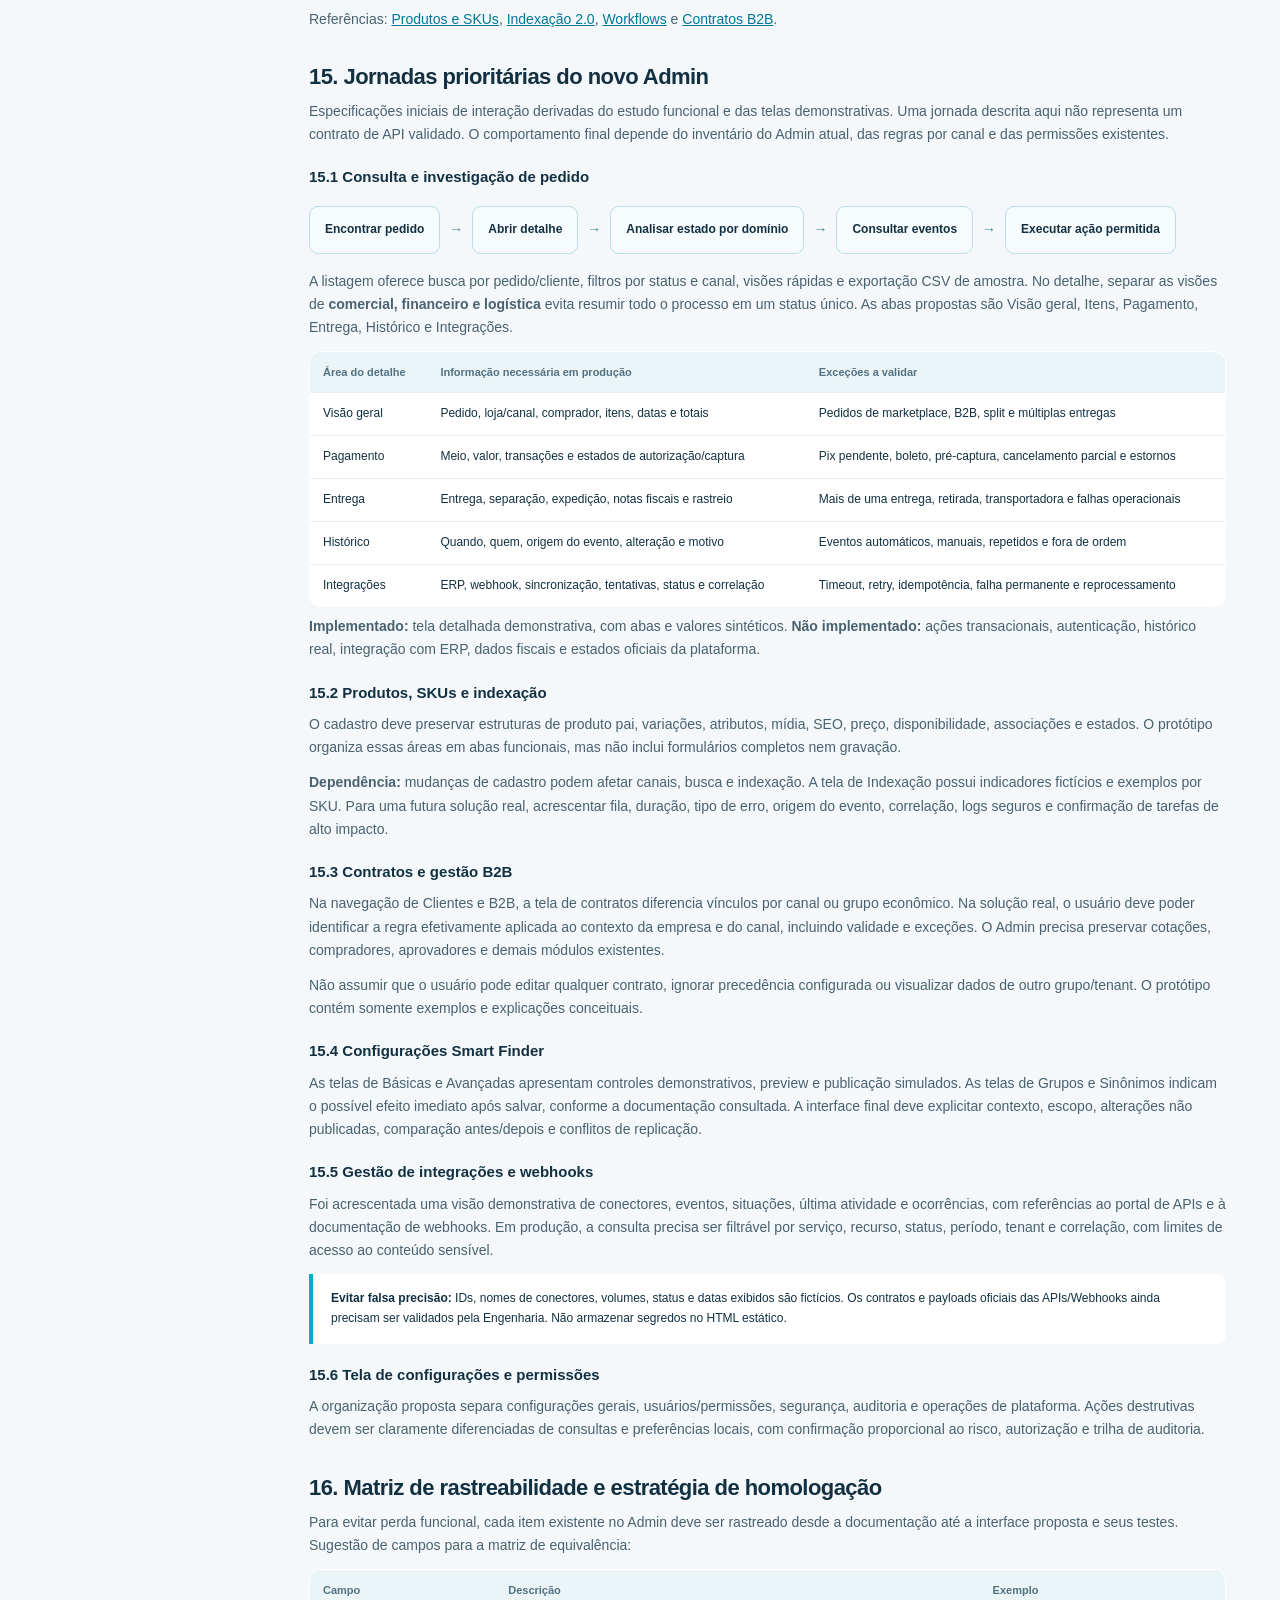
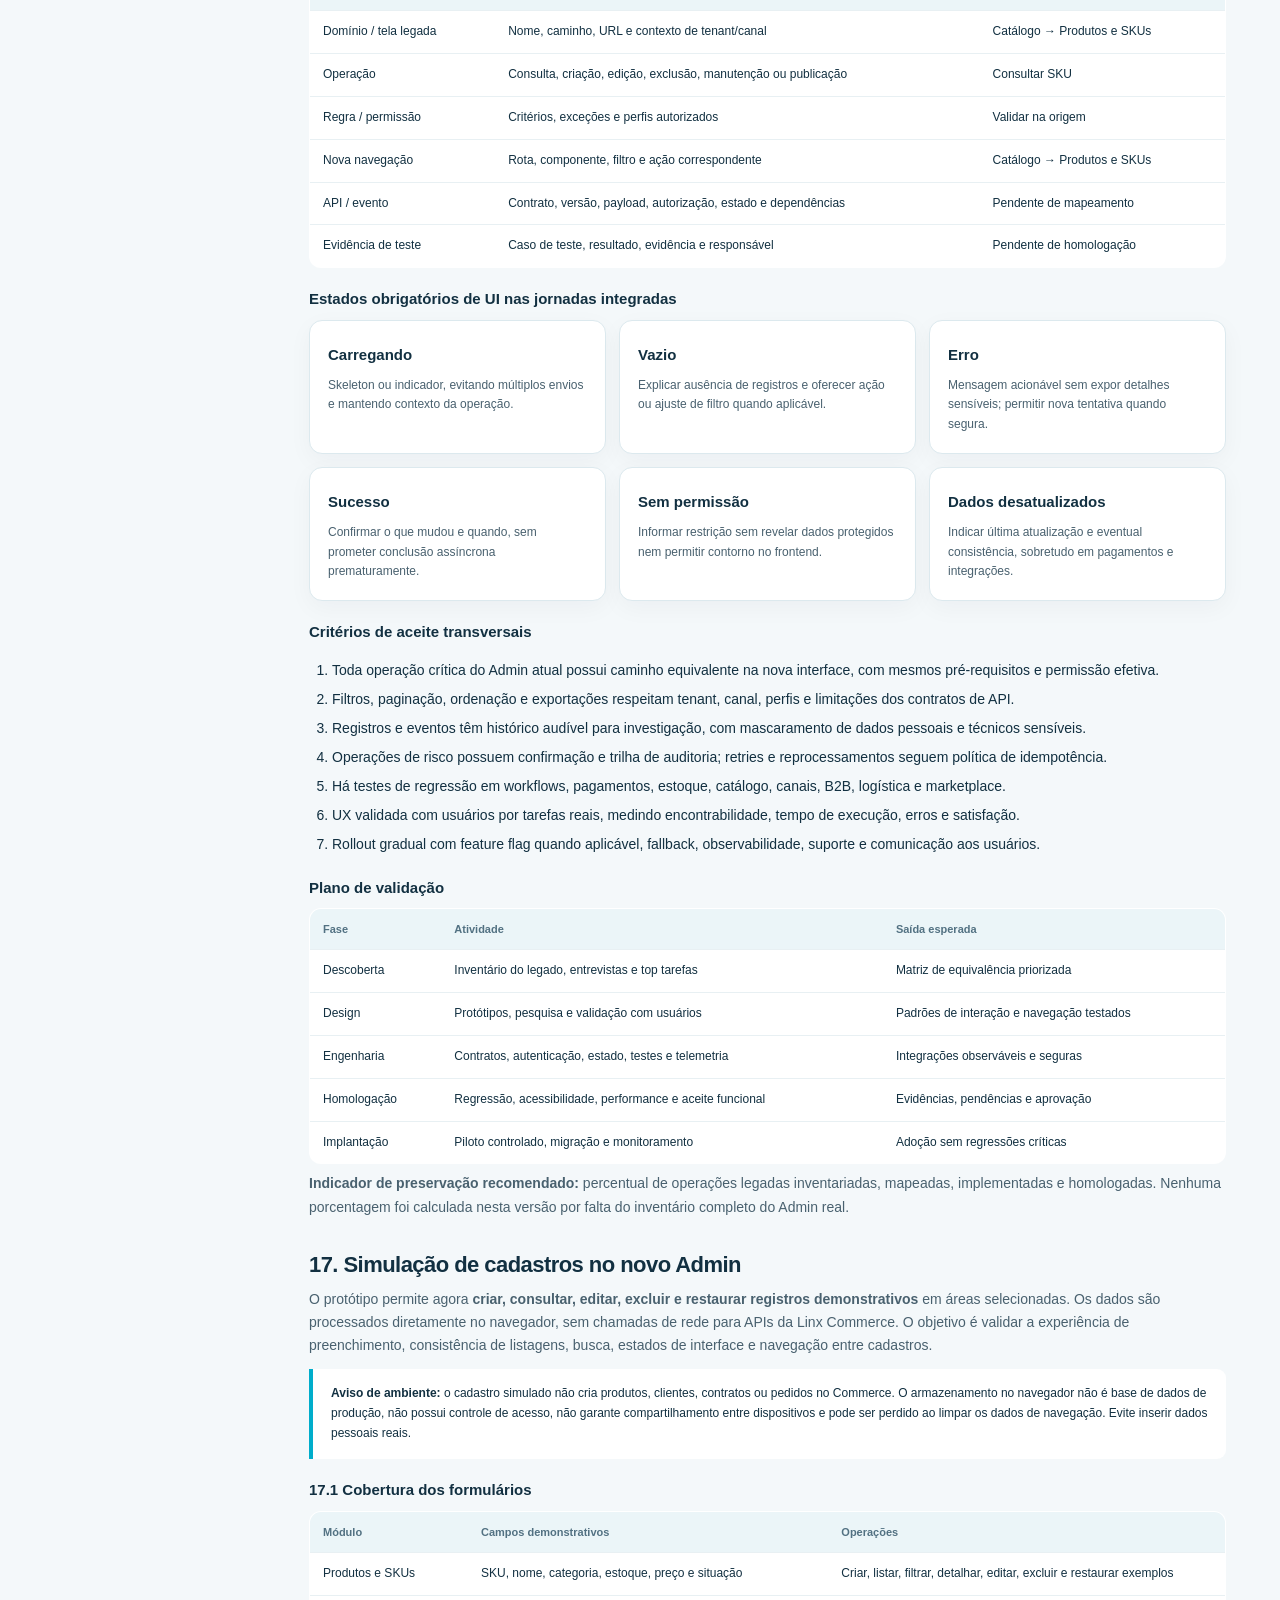
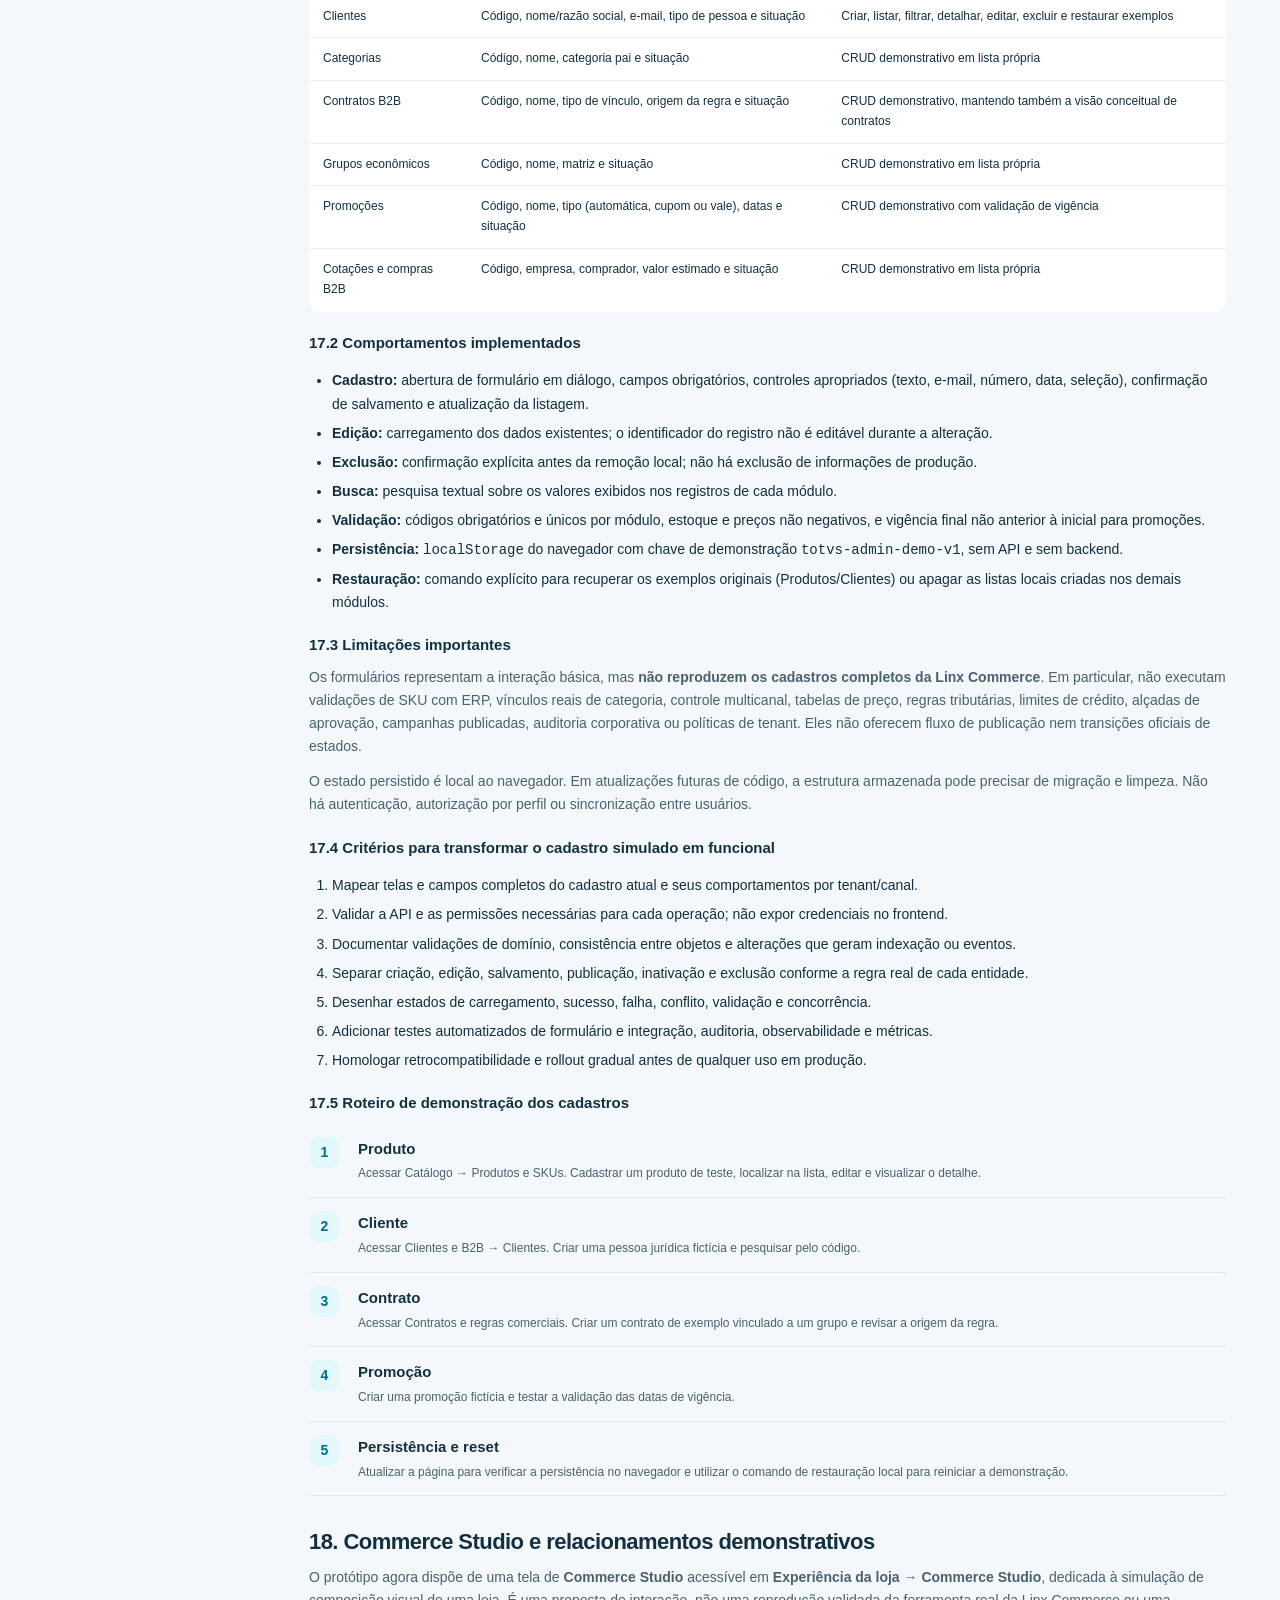
==== commit 3c862f3a: "docs(admin): indicadores comerciais e atalho global para Área de trabalho" ====
--- a/documentacao.html
+++ b/documentacao.html
@@ -35,13 +35,13 @@
 <div class="layout">
 <aside aria-label="Índice da documentação"><div class="logo">vNext<small>COMMERCE · ADMIN</small></div><div class="kicker">Documentação</div>
 <nav id="toc">
-<a href="#visao">Visão geral</a><a href="#escopo">Escopo e cobertura</a><a href="#navegacao">Navegação</a><a href="#ux">Princípios de UX/UI</a><a href="#componentes">Componentes</a><a href="#identidade">Identidade visual</a><a href="#tecnologia">Tecnologia</a><a href="#apis">APIs e webhooks</a><a href="#dados">Dados e segurança</a><a href="#qualidade">Qualidade e acessibilidade</a><a href="#roteiro">Roteiro de apresentação</a><a href="#evolucao">Próximos passos</a><a href="#estudo-funcional">Estudo da Linx Commerce</a><a href="#adequacoes-funcionais">Adequações implementadas</a><a href="#jornadas">Jornadas detalhadas</a><a href="#rastreabilidade">Rastreabilidade e homologação</a><a href="#cadastros">Cadastros simulados</a><a href="#studio">Commerce Studio e vínculos</a><a href="#doc-navigation">Navegação documentada</a><a href="#relatorio-descoberta">Relatório de descoberta</a><a href="#acesso">Acesso e preferências</a><a href="#descoberta-evolucao">Evolução do discovery</a><a href="#discovery-novembro">Discovery aprofundado</a><a href="#cadastros-expandidos">Cadastros ampliados</a><a href="#ux-vnext">Evolução UX transversal</a><a href="#manu-ux">Manu IA e refinamento UX</a><a href="#cadastros-operacionais">Cadastros e fluxos</a><a href="#dashboard-online">Visitas online por canal</a><a href="#versoes-admin">Versões New e New Old</a><a href="#referencias">Referências</a>
+<a href="#visao">Visão geral</a><a href="#escopo">Escopo e cobertura</a><a href="#navegacao">Navegação</a><a href="#ux">Princípios de UX/UI</a><a href="#componentes">Componentes</a><a href="#identidade">Identidade visual</a><a href="#tecnologia">Tecnologia</a><a href="#apis">APIs e webhooks</a><a href="#dados">Dados e segurança</a><a href="#qualidade">Qualidade e acessibilidade</a><a href="#roteiro">Roteiro de apresentação</a><a href="#evolucao">Próximos passos</a><a href="#estudo-funcional">Estudo da Linx Commerce</a><a href="#adequacoes-funcionais">Adequações implementadas</a><a href="#jornadas">Jornadas detalhadas</a><a href="#rastreabilidade">Rastreabilidade e homologação</a><a href="#cadastros">Cadastros simulados</a><a href="#studio">Commerce Studio e vínculos</a><a href="#doc-navigation">Navegação documentada</a><a href="#relatorio-descoberta">Relatório de descoberta</a><a href="#acesso">Acesso e preferências</a><a href="#descoberta-evolucao">Evolução do discovery</a><a href="#discovery-novembro">Discovery aprofundado</a><a href="#cadastros-expandidos">Cadastros ampliados</a><a href="#ux-vnext">Evolução UX transversal</a><a href="#manu-ux">Manu IA e refinamento UX</a><a href="#cadastros-operacionais">Cadastros e fluxos</a><a href="#insights-comerciais">Indicadores comerciais</a><a href="#dashboard-online">Visitas online por canal</a><a href="#versoes-admin">Versões New e New Old</a><a href="#referencias">Referências</a>
 </nav><a class="return" href="./index.html">← Voltar ao Admin</a>
 </aside>
 <main>
 <div class="topbar"><div class="crumb">vNext Commerce / Centro de ajuda / <b>Documentação do Admin</b></div><a href="./index.html">← Voltar ao painel</a></div>
 <div class="body">
-<header class="hero"><div class="eyebrow">Product design · Arquitetura · Experiência</div><h1>Documentação do novo<br>vNext Commerce Admin</h1><p>Visão estruturada das decisões de produto, experiência do usuário, identidade visual, implementação técnica e proposta de evolução do painel administrativo.</p><div class="meta"><span>Protótipo conceitual</span><span>03 de novembro de 2026</span><span>Versão documental 2.8</span><span>Dados fictícios</span></div></header>
+<header class="hero"><div class="eyebrow">Product design · Arquitetura · Experiência</div><h1>Documentação do novo<br>vNext Commerce Admin</h1><p>Visão estruturada das decisões de produto, experiência do usuário, identidade visual, implementação técnica e proposta de evolução do painel administrativo.</p><div class="meta"><span>Protótipo conceitual</span><span>03 de novembro de 2026</span><span>Versão documental 2.9</span><span>Dados fictícios</span></div></header>
 <div class="notice"><b>Natureza desta documentação:</b> registra a versão demonstrativa do projeto <code>newadminlc</code> e apresenta sua direção de produto. Não é documentação oficial da plataforma Linx Commerce, não substitui a documentação funcional da Linx Commerce e não comprova que todas as funcionalidades do Admin legado já foram implementadas.</div>
 <section id="visao"><h2>01. Visão geral e propósito</h2><p>O projeto propõe uma nova experiência administrativa para o vNext Commerce, utilizando as capacidades e a organização operacional da Linx Commerce como referência. O objetivo é melhorar encontrabilidade, produtividade e clareza, <b>sem eliminar consultas, módulos, regras e jornadas existentes</b>.</p>
 <div class="grid"><article class="card"><div class="metric">01</div><h3>Encontrar</h3><p>Reduzir esforço de navegação com grupos orientados a tarefas, nomes claros e menu retrátil.</p></article><article class="card"><div class="metric">02</div><h3>Entender</h3><p>Apresentar indicadores e estados com hierarquia visual, contexto e linguagem consistente.</p></article><article class="card"><div class="metric">03</div><h3>Agir</h3><p>Conectar alertas e consultas às jornadas operacionais, com filtros, detalhes e atalhos.</p></article></div>
@@ -573,6 +573,21 @@
 <div class="callout"><b>Validação:</b> confirmar em navegador os fluxos de criação, rascunho, edição, ativação, teste, restauração, exclusão e permissões, incluindo contrastes e responsividade. A sintaxe do código e o mapeamento dos campos foram checados, mas isso não substitui testes end-to-end.</div>
 </section>
 
+
+<section id="insights-comerciais">
+<h2>31. Indicadores comerciais e atalho global para Área de trabalho</h2>
+<p>A Área de trabalho incorpora quatro blocos de análise comercial e operacional: <b>Top meios de pagamento</b>, <b>Top meios de entrega</b>, <b>Funil de conversão</b> e <b>Aprovação de pagamentos</b>. A posição é após o gráfico principal de pedidos, antes do mapa e da distribuição por canal. Os componentes são compartilhados pelas versões New e New Old.</p>
+<table><thead><tr><th>Indicador</th><th>Comportamento implementado</th><th>Limitações</th></tr></thead><tbody>
+<tr><td>Top meios de pagamento</td><td>Participação por Cartão de crédito, Pix e Boleto, alternável entre faturamento e quantidade de pedidos</td><td>Distribuição de exemplo; não consulta transações ou liquidação real</td></tr>
+<tr><td>Top meios de entrega</td><td>Distribuição entre Transportadora, Correios e Retirada na loja, alternável entre quantidade de pedidos e faturamento</td><td>Modalidade ilustrativa, não desempenho de transportadoras reais</td></tr>
+<tr><td>Funil de conversão</td><td>Visitas, carrinhos, checkout, pedidos captados e adquiridos, com taxas resumidas</td><td>Valores derivados de uma amostra determinística e fatores ilustrativos, não de eventos observados</td></tr>
+<tr><td>Aprovação de pagamentos</td><td>Taxa geral de tentativas aprovadas e decomposição por Cartão, Pix e Boleto</td><td>Taxas de exemplo, sem gateways, conciliação ou captura de produção</td></tr>
+</tbody></table>
+<p>O seletor de <b>Captados / Adquiridos</b>, <b>Canal</b> e <b>Período</b> atualiza os indicadores. Os rankings possuem controles próprios para alternar entre valor e quantidade, sem alterar os filtros globais. As taxas de aprovação e conversão são demonstrativas; não devem ser usadas para inferir receita capturada.</p>
+<h3>31.1 Atalho de acesso universal</h3>
+<p>No cabeçalho, imediatamente à esquerda da pesquisa global, há um botão com ícone de casa e descrição acessível <b>Ir para Área de trabalho</b>. Ele aparece em todas as telas do Admin, tanto no New quanto no New Old, mantém a versão ativa e navega para a Área de trabalho. O botão possui estados de foco, hover e seleção da rota.</p>
+<p><b>Requisitos para evolução produtiva:</b> fonte analítica e janela temporal consistentes, tratamento de eventos distintos de captado/adquirido, separação entre tentativa/autorização/captura, identificação de meio de pagamento, modalidade de entrega e transportadora, deduplicação de sessão, governança por tenant/canal e autorização dos dados.</p>
+</section>
 <section id="dashboard-online"><h2>29. Visitas online por canal na Área de trabalho</h2><p><b>Visitas online por canal:</b> na Área de trabalho, abaixo do último banner da coluna lateral, há um card com o total de visitantes e a distribuição por Loja virtual, B2B e Aplicativo. A apresentação usa valores estáticos de exemplo (total de 101) e não representa um contador em tempo real, nem coleta sessões de usuários. Para conectar a um serviço analítico, definir fonte de eventos, janela de atividade, deduplicação, tratamento de canais, atualização periódica e governança de dados.</p><p>A seção <b>O que precisa da sua atenção</b> é o primeiro bloco da Área de trabalho, acima dos filtros <b>Captados / Adquiridos</b>, Canal e Período. Os indicadores e gráficos aparecem em seguida. O card de visitas fica abaixo dos banners na coluna lateral.</p></section>
 <section id="versoes-admin">
 <h2>28. Versões New e New Old do vNext Commerce Admin</h2>
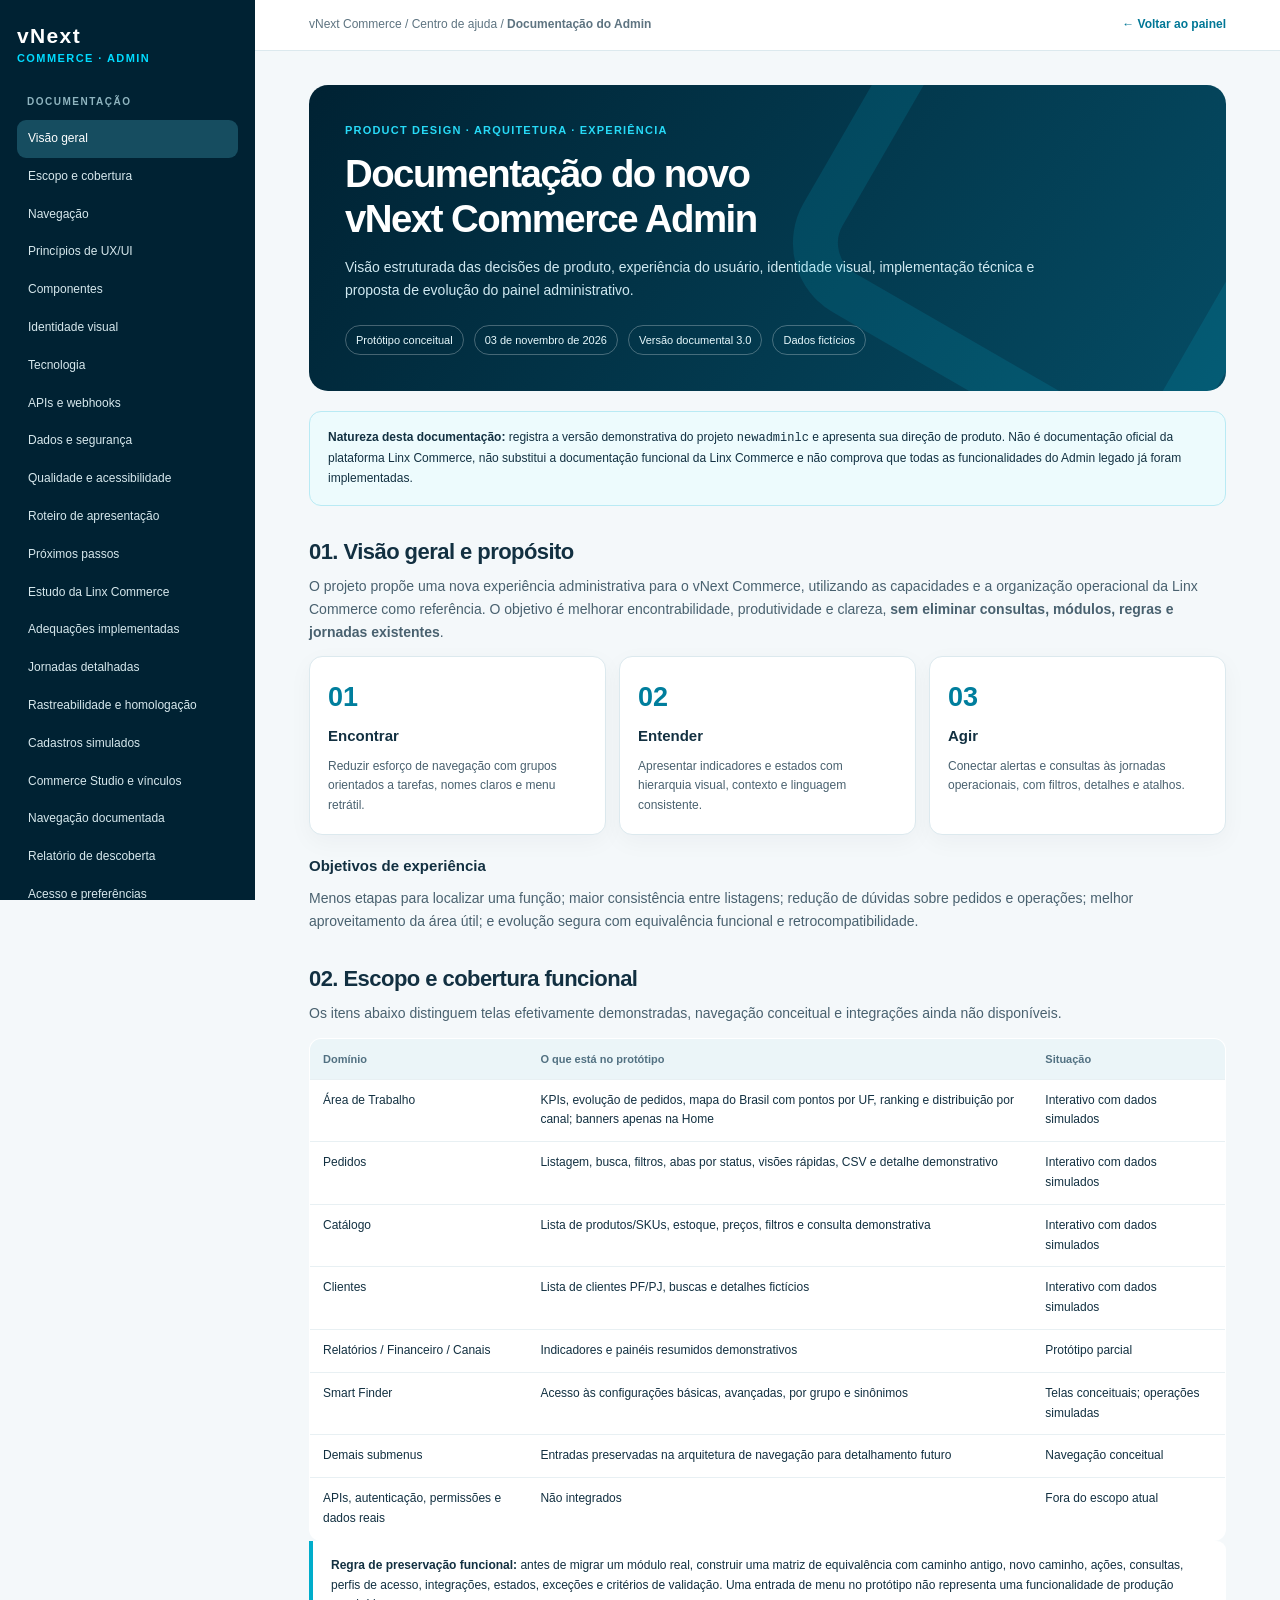
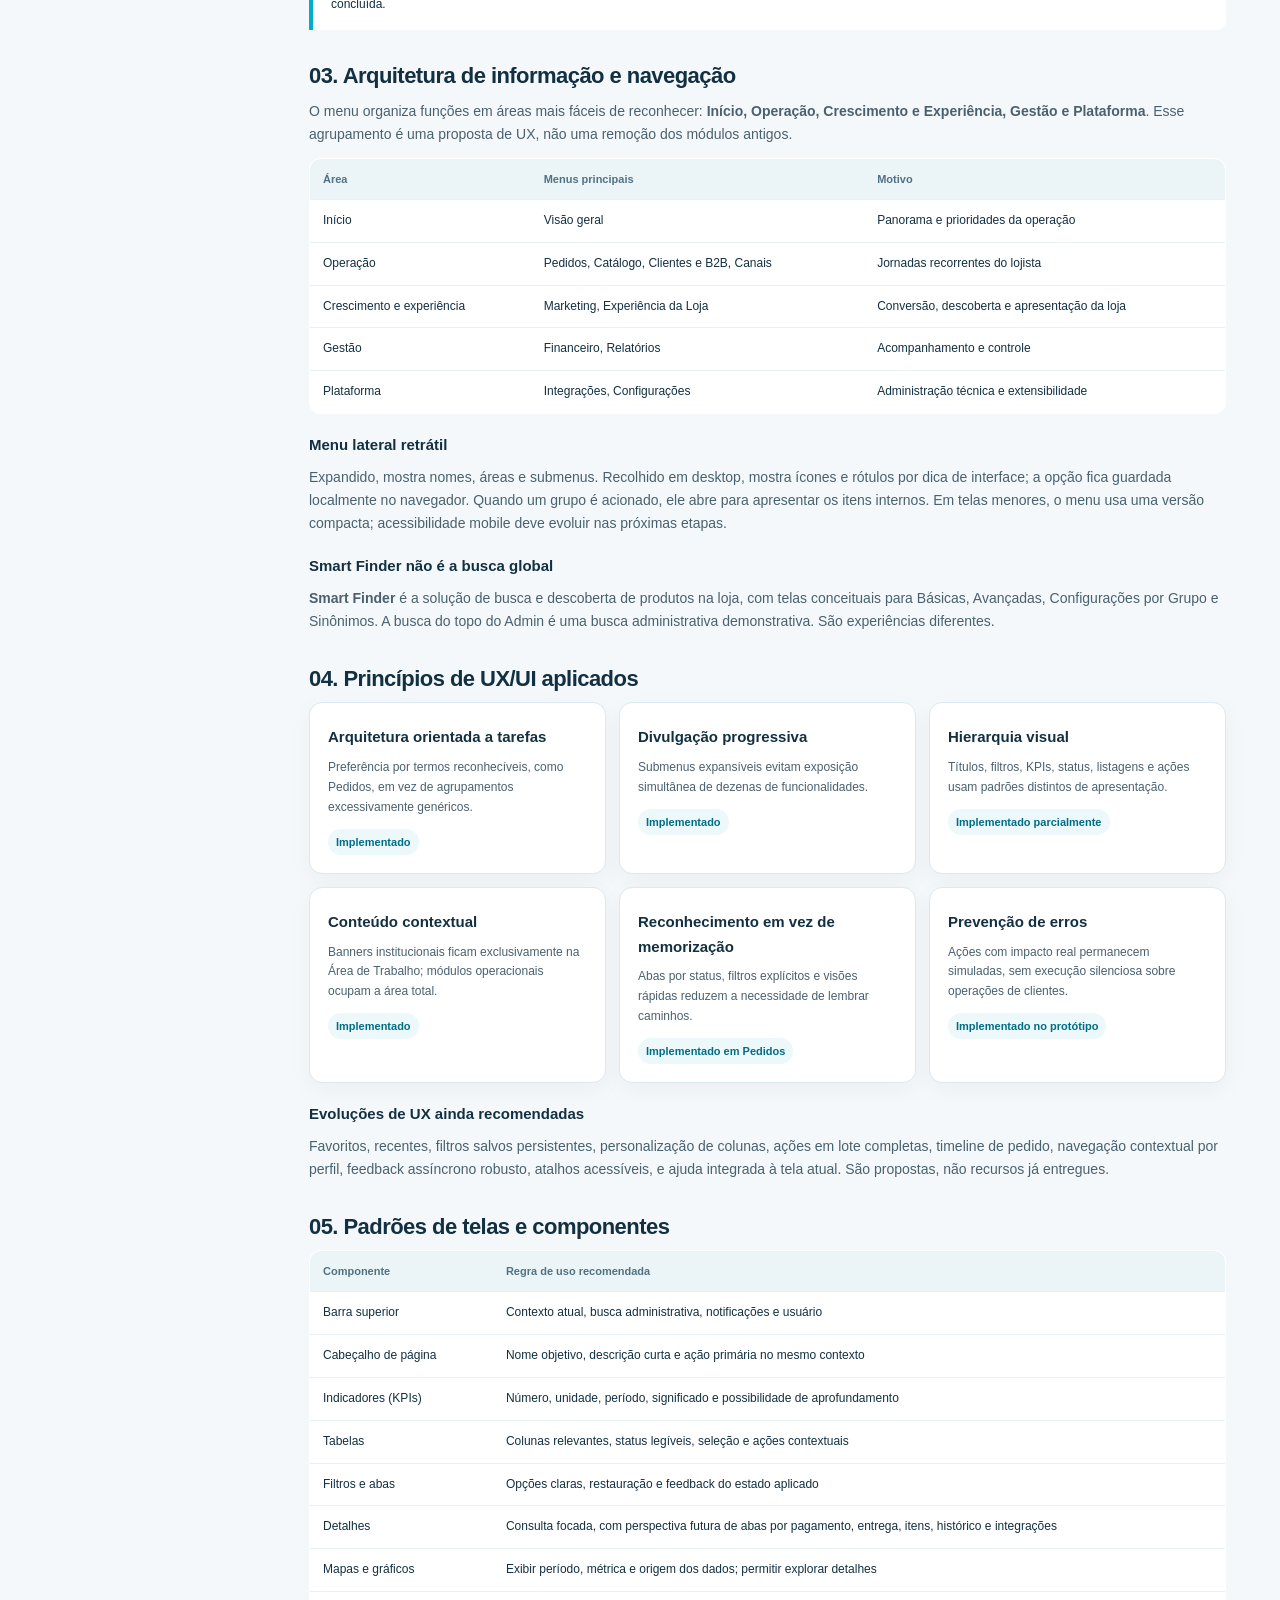
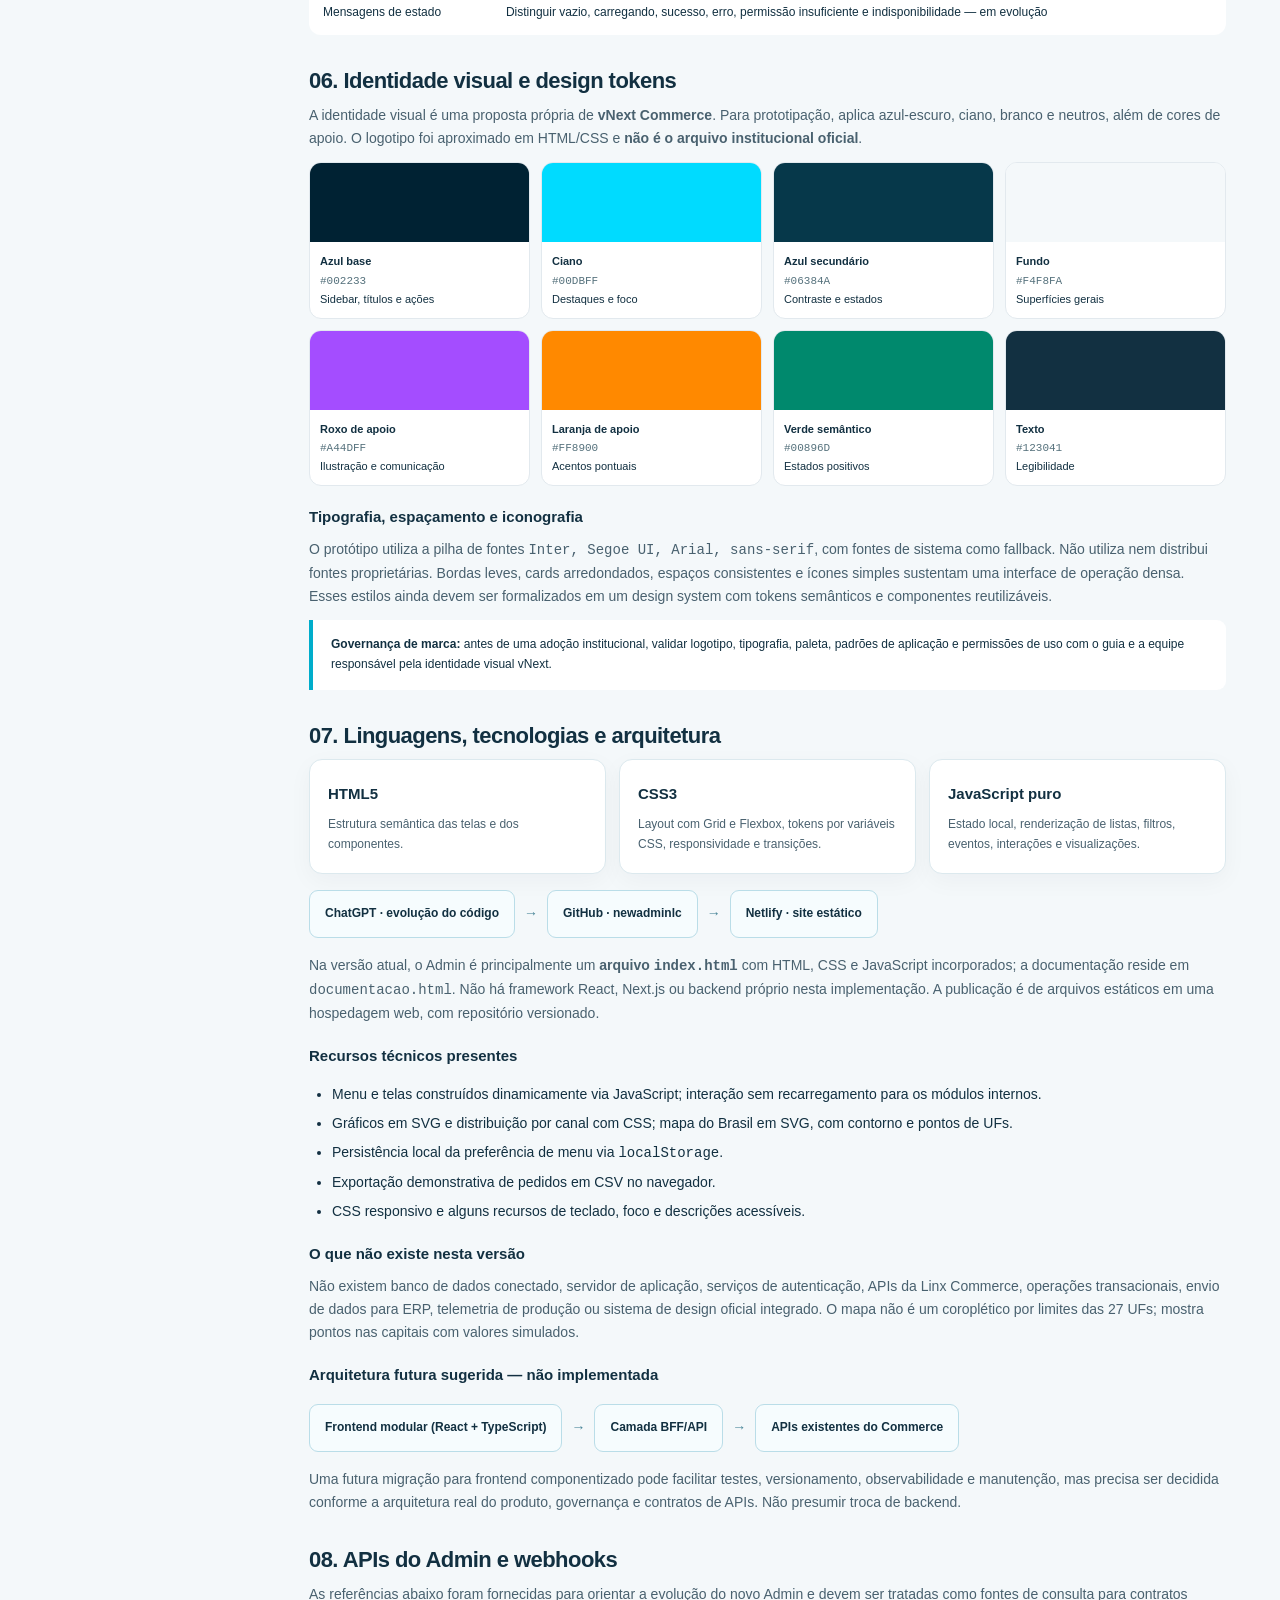
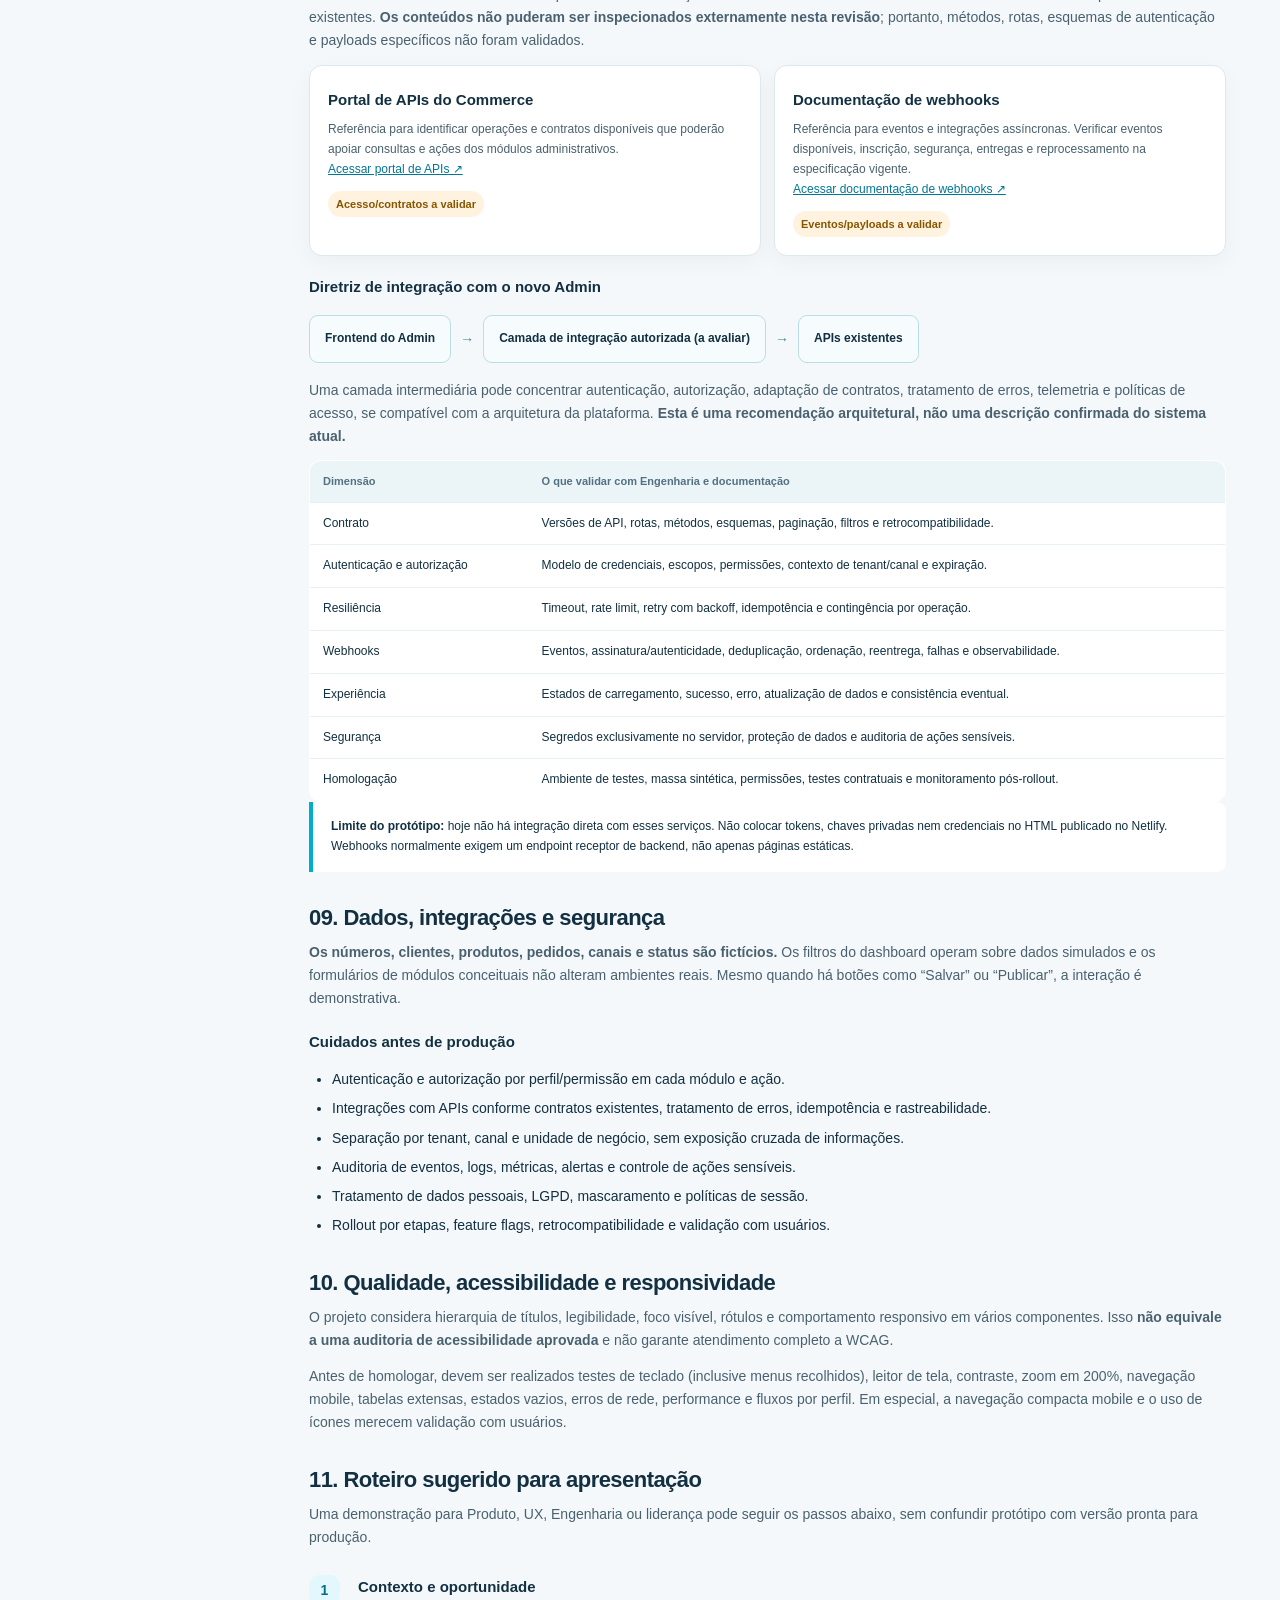
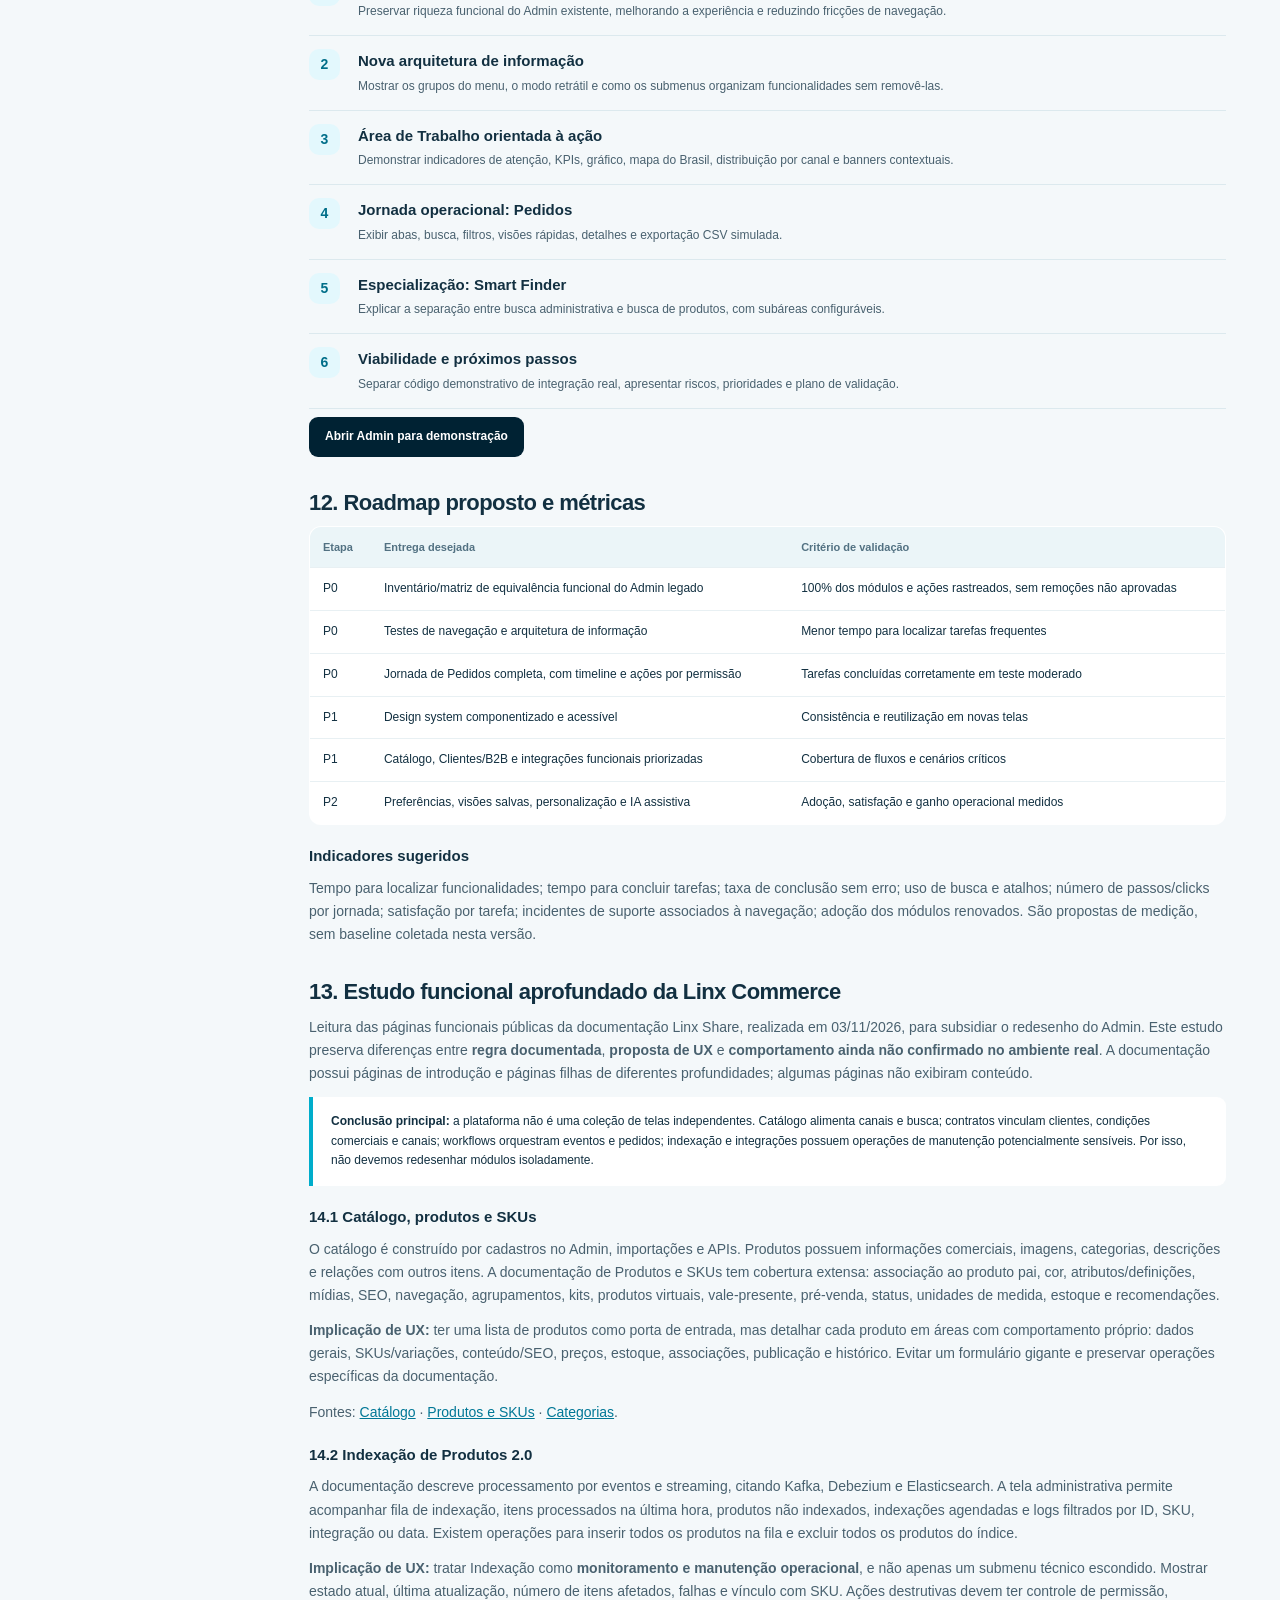
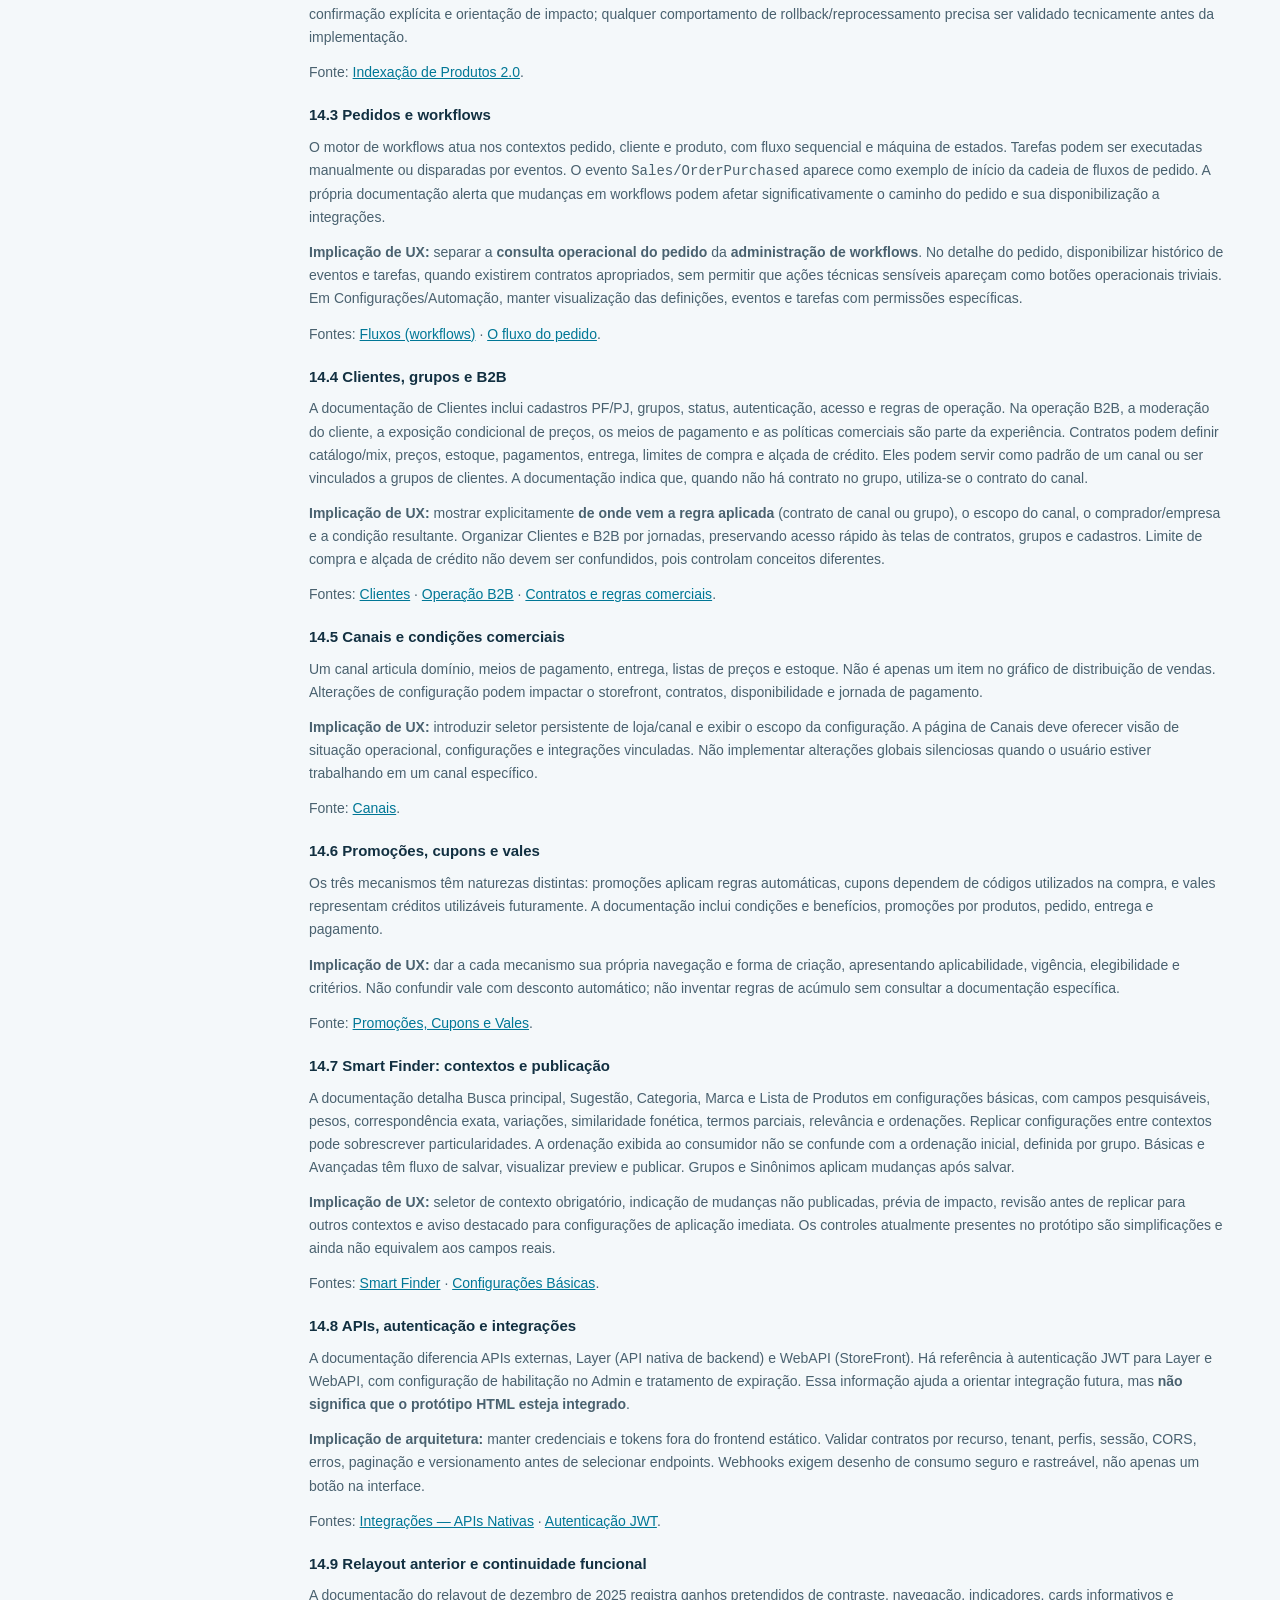
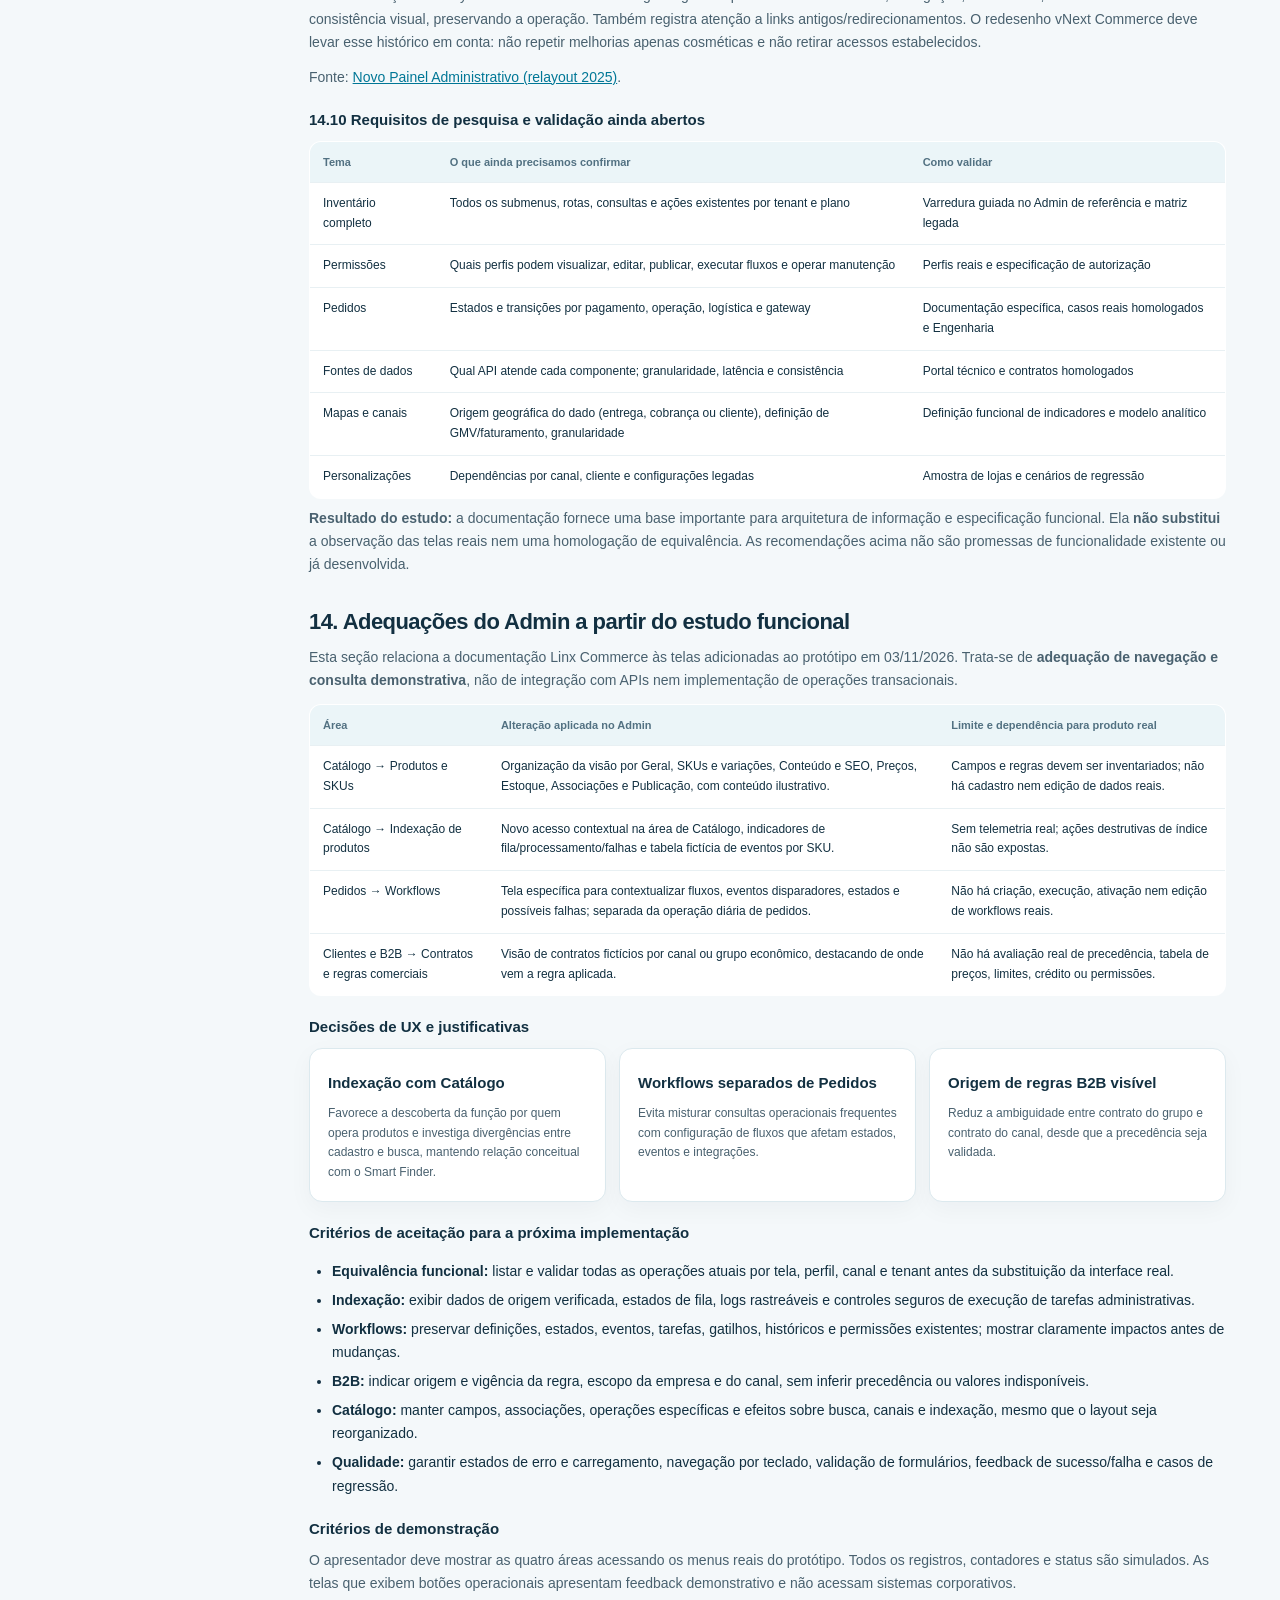
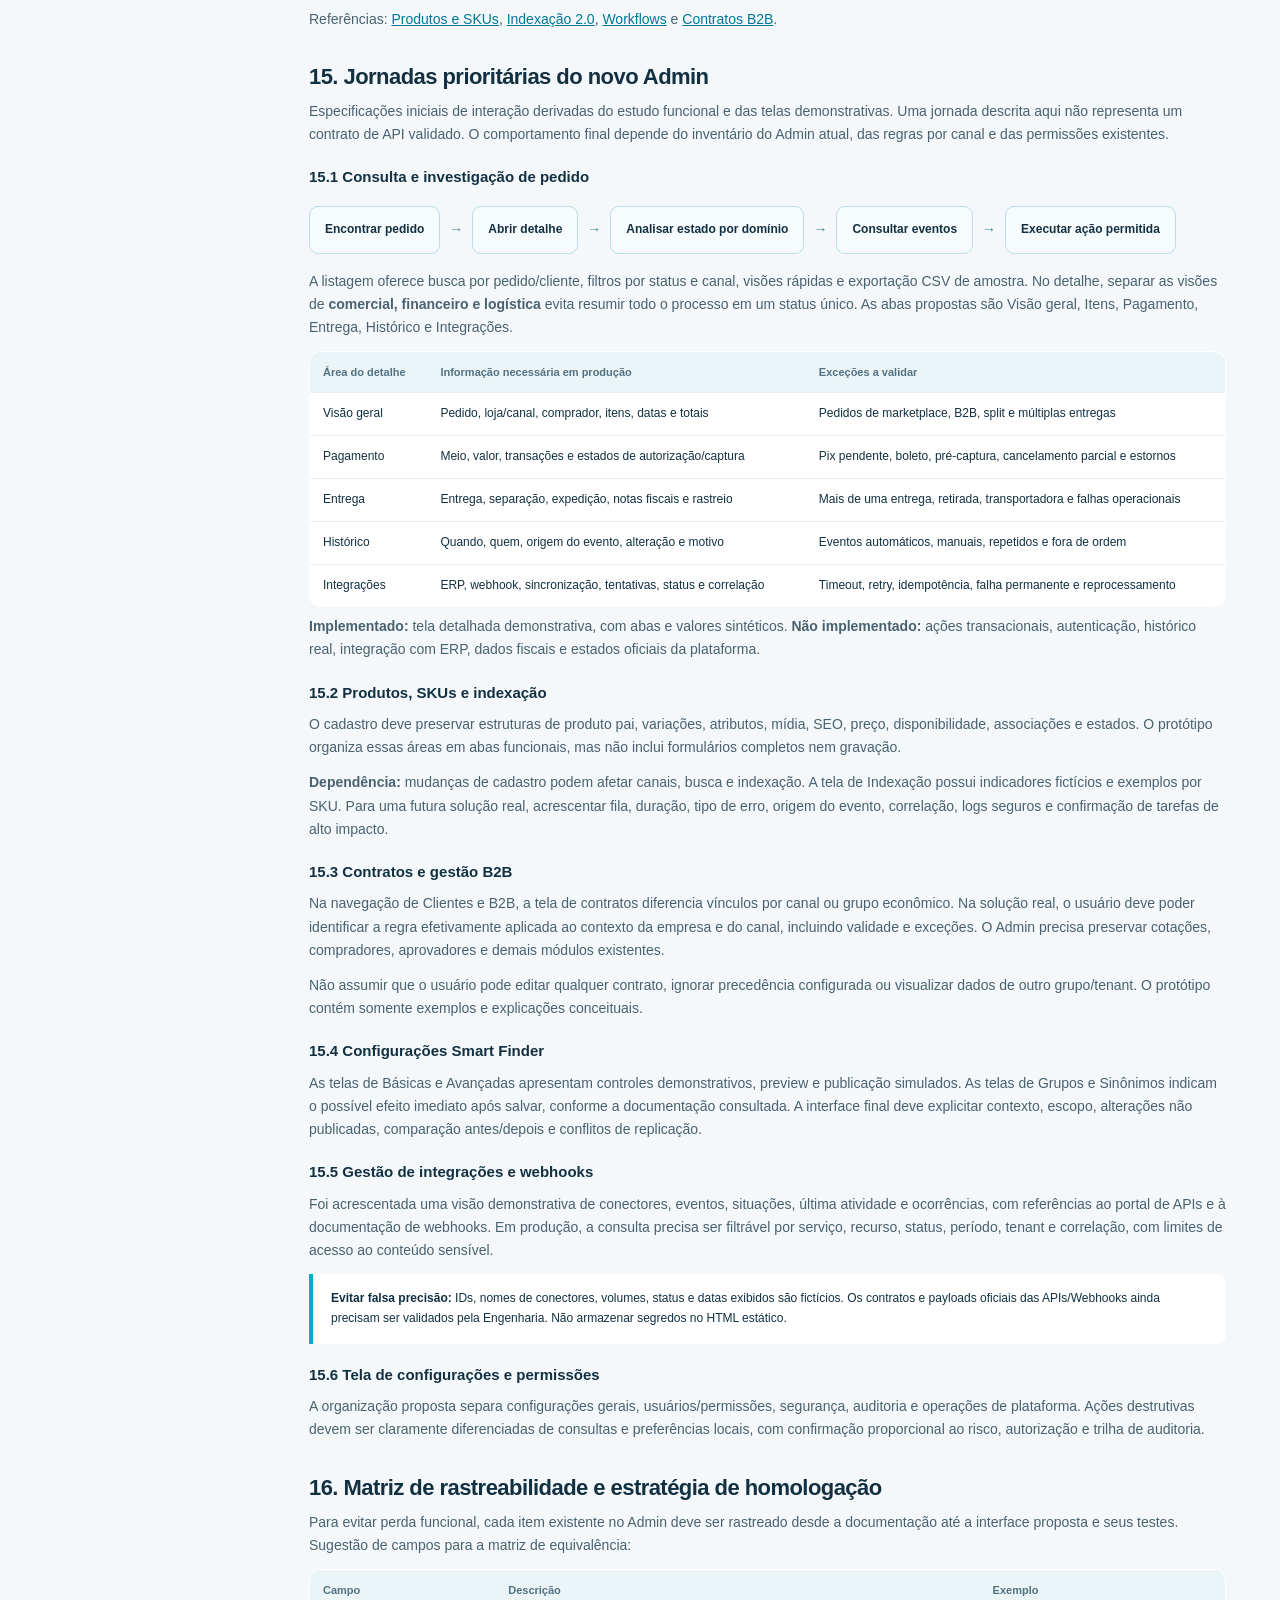
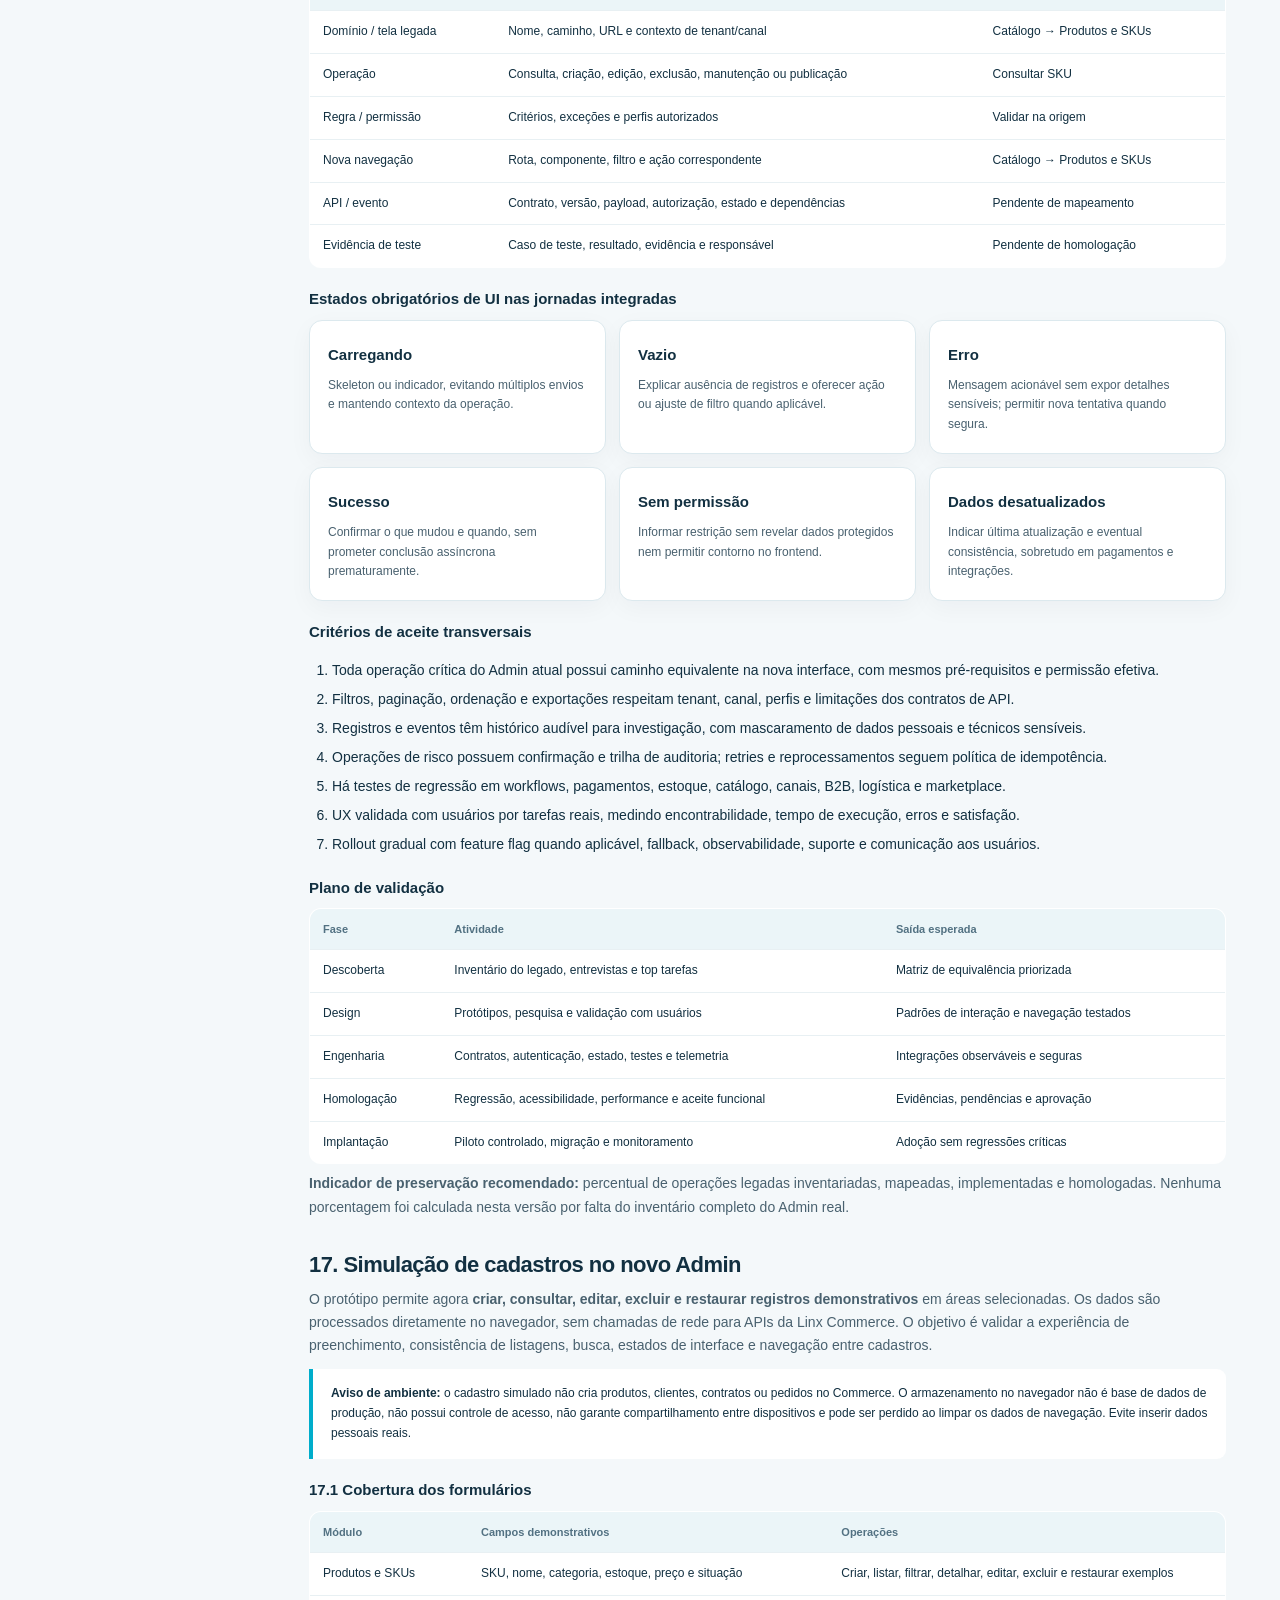
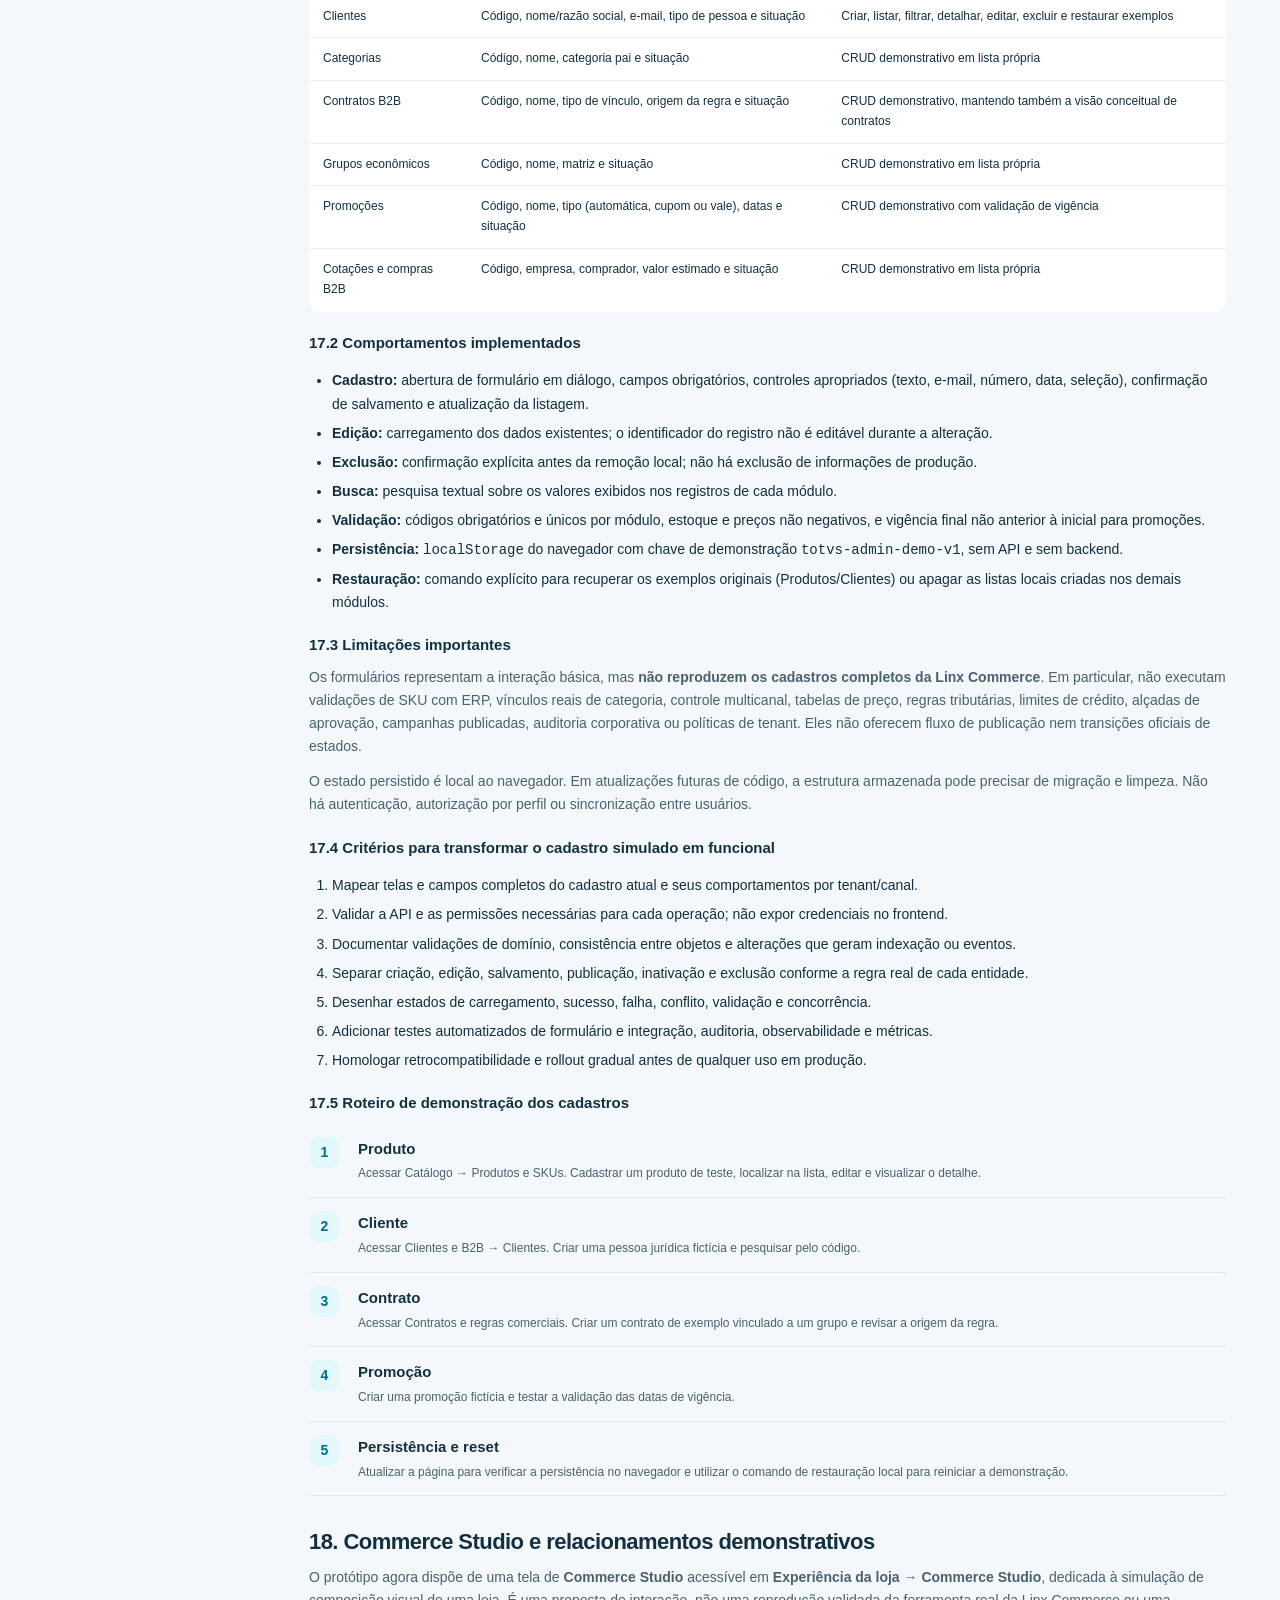
==== commit d818d8b5: "docs(workflows): fluxos simples e avançados com canvas, tarefas e governança" ====
--- a/documentacao.html
+++ b/documentacao.html
@@ -35,13 +35,13 @@
 <div class="layout">
 <aside aria-label="Índice da documentação"><div class="logo">vNext<small>COMMERCE · ADMIN</small></div><div class="kicker">Documentação</div>
 <nav id="toc">
-<a href="#visao">Visão geral</a><a href="#escopo">Escopo e cobertura</a><a href="#navegacao">Navegação</a><a href="#ux">Princípios de UX/UI</a><a href="#componentes">Componentes</a><a href="#identidade">Identidade visual</a><a href="#tecnologia">Tecnologia</a><a href="#apis">APIs e webhooks</a><a href="#dados">Dados e segurança</a><a href="#qualidade">Qualidade e acessibilidade</a><a href="#roteiro">Roteiro de apresentação</a><a href="#evolucao">Próximos passos</a><a href="#estudo-funcional">Estudo da Linx Commerce</a><a href="#adequacoes-funcionais">Adequações implementadas</a><a href="#jornadas">Jornadas detalhadas</a><a href="#rastreabilidade">Rastreabilidade e homologação</a><a href="#cadastros">Cadastros simulados</a><a href="#studio">Commerce Studio e vínculos</a><a href="#doc-navigation">Navegação documentada</a><a href="#relatorio-descoberta">Relatório de descoberta</a><a href="#acesso">Acesso e preferências</a><a href="#descoberta-evolucao">Evolução do discovery</a><a href="#discovery-novembro">Discovery aprofundado</a><a href="#cadastros-expandidos">Cadastros ampliados</a><a href="#ux-vnext">Evolução UX transversal</a><a href="#manu-ux">Manu IA e refinamento UX</a><a href="#cadastros-operacionais">Cadastros e fluxos</a><a href="#insights-comerciais">Indicadores comerciais</a><a href="#dashboard-online">Visitas online por canal</a><a href="#versoes-admin">Versões New e New Old</a><a href="#referencias">Referências</a>
+<a href="#visao">Visão geral</a><a href="#escopo">Escopo e cobertura</a><a href="#navegacao">Navegação</a><a href="#ux">Princípios de UX/UI</a><a href="#componentes">Componentes</a><a href="#identidade">Identidade visual</a><a href="#tecnologia">Tecnologia</a><a href="#apis">APIs e webhooks</a><a href="#dados">Dados e segurança</a><a href="#qualidade">Qualidade e acessibilidade</a><a href="#roteiro">Roteiro de apresentação</a><a href="#evolucao">Próximos passos</a><a href="#estudo-funcional">Estudo da Linx Commerce</a><a href="#adequacoes-funcionais">Adequações implementadas</a><a href="#jornadas">Jornadas detalhadas</a><a href="#rastreabilidade">Rastreabilidade e homologação</a><a href="#cadastros">Cadastros simulados</a><a href="#studio">Commerce Studio e vínculos</a><a href="#doc-navigation">Navegação documentada</a><a href="#relatorio-descoberta">Relatório de descoberta</a><a href="#acesso">Acesso e preferências</a><a href="#descoberta-evolucao">Evolução do discovery</a><a href="#discovery-novembro">Discovery aprofundado</a><a href="#cadastros-expandidos">Cadastros ampliados</a><a href="#ux-vnext">Evolução UX transversal</a><a href="#manu-ux">Manu IA e refinamento UX</a><a href="#cadastros-operacionais">Cadastros e fluxos</a><a href="#workflow-studio">Workflow Studio</a><a href="#insights-comerciais">Indicadores comerciais</a><a href="#dashboard-online">Visitas online por canal</a><a href="#versoes-admin">Versões New e New Old</a><a href="#referencias">Referências</a>
 </nav><a class="return" href="./index.html">← Voltar ao Admin</a>
 </aside>
 <main>
 <div class="topbar"><div class="crumb">vNext Commerce / Centro de ajuda / <b>Documentação do Admin</b></div><a href="./index.html">← Voltar ao painel</a></div>
 <div class="body">
-<header class="hero"><div class="eyebrow">Product design · Arquitetura · Experiência</div><h1>Documentação do novo<br>vNext Commerce Admin</h1><p>Visão estruturada das decisões de produto, experiência do usuário, identidade visual, implementação técnica e proposta de evolução do painel administrativo.</p><div class="meta"><span>Protótipo conceitual</span><span>03 de novembro de 2026</span><span>Versão documental 2.9</span><span>Dados fictícios</span></div></header>
+<header class="hero"><div class="eyebrow">Product design · Arquitetura · Experiência</div><h1>Documentação do novo<br>vNext Commerce Admin</h1><p>Visão estruturada das decisões de produto, experiência do usuário, identidade visual, implementação técnica e proposta de evolução do painel administrativo.</p><div class="meta"><span>Protótipo conceitual</span><span>03 de novembro de 2026</span><span>Versão documental 3.0</span><span>Dados fictícios</span></div></header>
 <div class="notice"><b>Natureza desta documentação:</b> registra a versão demonstrativa do projeto <code>newadminlc</code> e apresenta sua direção de produto. Não é documentação oficial da plataforma Linx Commerce, não substitui a documentação funcional da Linx Commerce e não comprova que todas as funcionalidades do Admin legado já foram implementadas.</div>
 <section id="visao"><h2>01. Visão geral e propósito</h2><p>O projeto propõe uma nova experiência administrativa para o vNext Commerce, utilizando as capacidades e a organização operacional da Linx Commerce como referência. O objetivo é melhorar encontrabilidade, produtividade e clareza, <b>sem eliminar consultas, módulos, regras e jornadas existentes</b>.</p>
 <div class="grid"><article class="card"><div class="metric">01</div><h3>Encontrar</h3><p>Reduzir esforço de navegação com grupos orientados a tarefas, nomes claros e menu retrátil.</p></article><article class="card"><div class="metric">02</div><h3>Entender</h3><p>Apresentar indicadores e estados com hierarquia visual, contexto e linguagem consistente.</p></article><article class="card"><div class="metric">03</div><h3>Agir</h3><p>Conectar alertas e consultas às jornadas operacionais, com filtros, detalhes e atalhos.</p></article></div>
@@ -574,6 +574,30 @@
 </section>
 
 
+
+<section id="workflow-studio">
+<h2>32. Workflow Studio — gestão e construtor visual</h2>
+<p>A jornada de <b>Configs → Fluxos</b> da versão New Old e a rota equivalente da versão New utilizam a mesma experiência renovada. A referência funcional é o <b>Relatório Detalhado de Workflows (Linx Commerce, Admin R.3.7.13)</b>, baseado na documentação de workflows, eventos e tarefas e em navegação somente leitura. O relatório distingue contexto, gatilho, estado e tarefas, além de dois tipos de fluxo: <b>Sequencial</b> e <b>Máquina de Estados</b>.</p>
+<h3>32.1 Listagem e gestão</h3>
+<p>A área <b>Gerenciar fluxos</b> apresenta nome e código, contexto, tipo, evento, situação, versão e ações. Há filtros de texto, contexto, tipo e status, além de visão específica de histórico de testes. As ações disponíveis incluem editar, duplicar, validar configuração, ativar, pausar e excluir, com bloqueios e confirmação para ações sensíveis. O histórico de testes separa a avaliação da sequência da execução operacional.</p>
+<h3>32.2 Dois níveis de complexidade</h3>
+<table><thead><tr><th>Modo</th><th>Perfil de uso</th><th>Recursos de interface</th></tr></thead><tbody>
+<tr><td><b>Simples</b> (padrão)</td><td>Quem precisa automatizar um processo sem conhecer a implementação interna do workflow</td><td>Quatro etapas guiadas, contexto e evento explicados em linguagem de negócio, ações frequentes, inclusão por clique, botões Subir/Descer e revisão final</td></tr>
+<tr><td><b>Avançado</b></td><td>Operadores mais experientes, suporte e pessoas técnicas autorizadas</td><td>Seleção do tipo de fluxo, identificador de integração, agendamento, grupos de condições, catálogo maior de tarefas, busca por categoria, canvas com drag-and-drop, configuração de parâmetros e ordem das ações</td></tr>
+</tbody></table>
+<p>A troca Simples ↔ Avançado preserva o mesmo conjunto de dados do fluxo. Esconder um campo no modo Simples não remove sua configuração anterior. O canvas visual permite arrastar tarefas da biblioteca para uma posição da sequência e reordenar nós; para acessibilidade e dispositivos sem drag-and-drop, existem ações de adicionar, remover e mover por botões.</p>
+<h3>32.3 Jornada de cadastro e edição</h3>
+<ol>
+<li><b>Identificação:</b> nome, contexto, descrição; no avançado, tipo Sequencial/Máquina de Estados, código e identificador de integração.</li>
+<li><b>Acionamento:</b> evento do contexto selecionado, modo manual ou agendado; condições e estados no avançado.</li>
+<li><b>Desenhar fluxo:</b> biblioteca por categoria, canvas Início → Condição → Tarefas → Fim, parâmetros de cada tarefa, ordem e exclusão.</li>
+<li><b>Revisão:</b> resumo de gatilho, contexto, efeitos, ações sensíveis, validação obrigatória e confirmação de ativação.</li>
+</ol>
+<p>É possível salvar um rascunho incompleto e retomá-lo. Para ativar, o editor exige nome, contexto válido, compatibilidade de eventos, parâmetros das tarefas e pelo menos uma ação. O histórico de versões armazena cópias dos registros salvos localmente, para evolução posterior da governança. Os templates anteriores de fluxos são mantidos como registros editáveis.</p>
+<h3>32.4 Segurança, limites e próximos requisitos</h3>
+<p><b>Não há executor de workflows conectado neste ambiente.</b> Ativar altera apenas o estado local. Simular/validar não executa atualização de status em pedidos, confirmações ou cancelamentos financeiros, movimentações de estoque, envios de e-mail nem chamadas HTTP. O resultado não comprova que um fluxo seria executável no backend da Linx Commerce. Os dados e versões ficam no armazenamento do navegador.</p>
+<p>Antes da produção, definir autorização por perfil e contexto, contratos do catálogo de tarefas, versionamento e rollback com auditoria, política de idempotência, transações e compensação por tarefa, controle de timeout e retry, execução manual/evento/agendada, dependências entre fluxos, rastreamento por execução e etapa, observabilidade de filas e testes de compatibilidade de eventos por tenant/canal. O modelo Máquina de Estados precisa de validação adicional com engenharia e suporte.</p>
+</section>
 <section id="insights-comerciais">
 <h2>31. Indicadores comerciais e atalho global para Área de trabalho</h2>
 <p>A Área de trabalho incorpora quatro blocos de análise comercial e operacional: <b>Top meios de pagamento</b>, <b>Top meios de entrega</b>, <b>Funil de conversão</b> e <b>Aprovação de pagamentos</b>. A posição é após o gráfico principal de pedidos, antes do mapa e da distribuição por canal. Os componentes são compartilhados pelas versões New e New Old.</p>
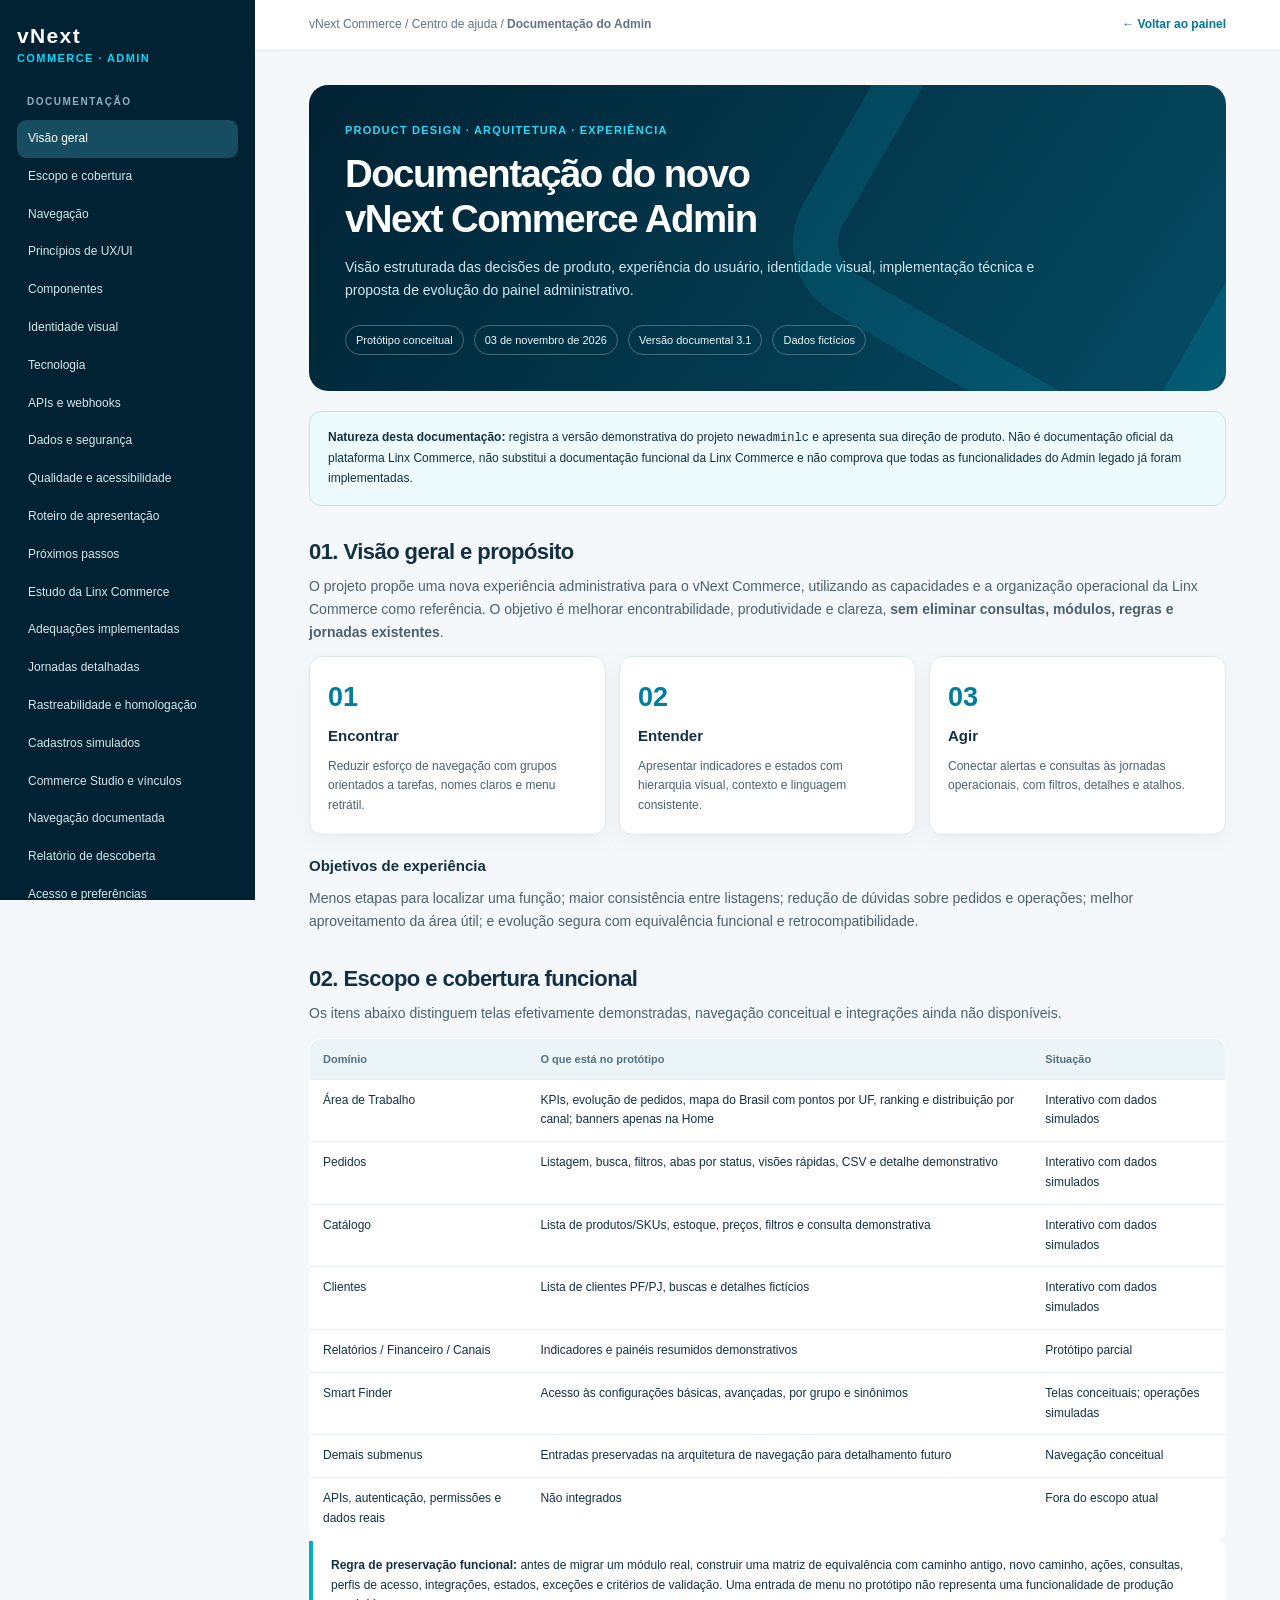
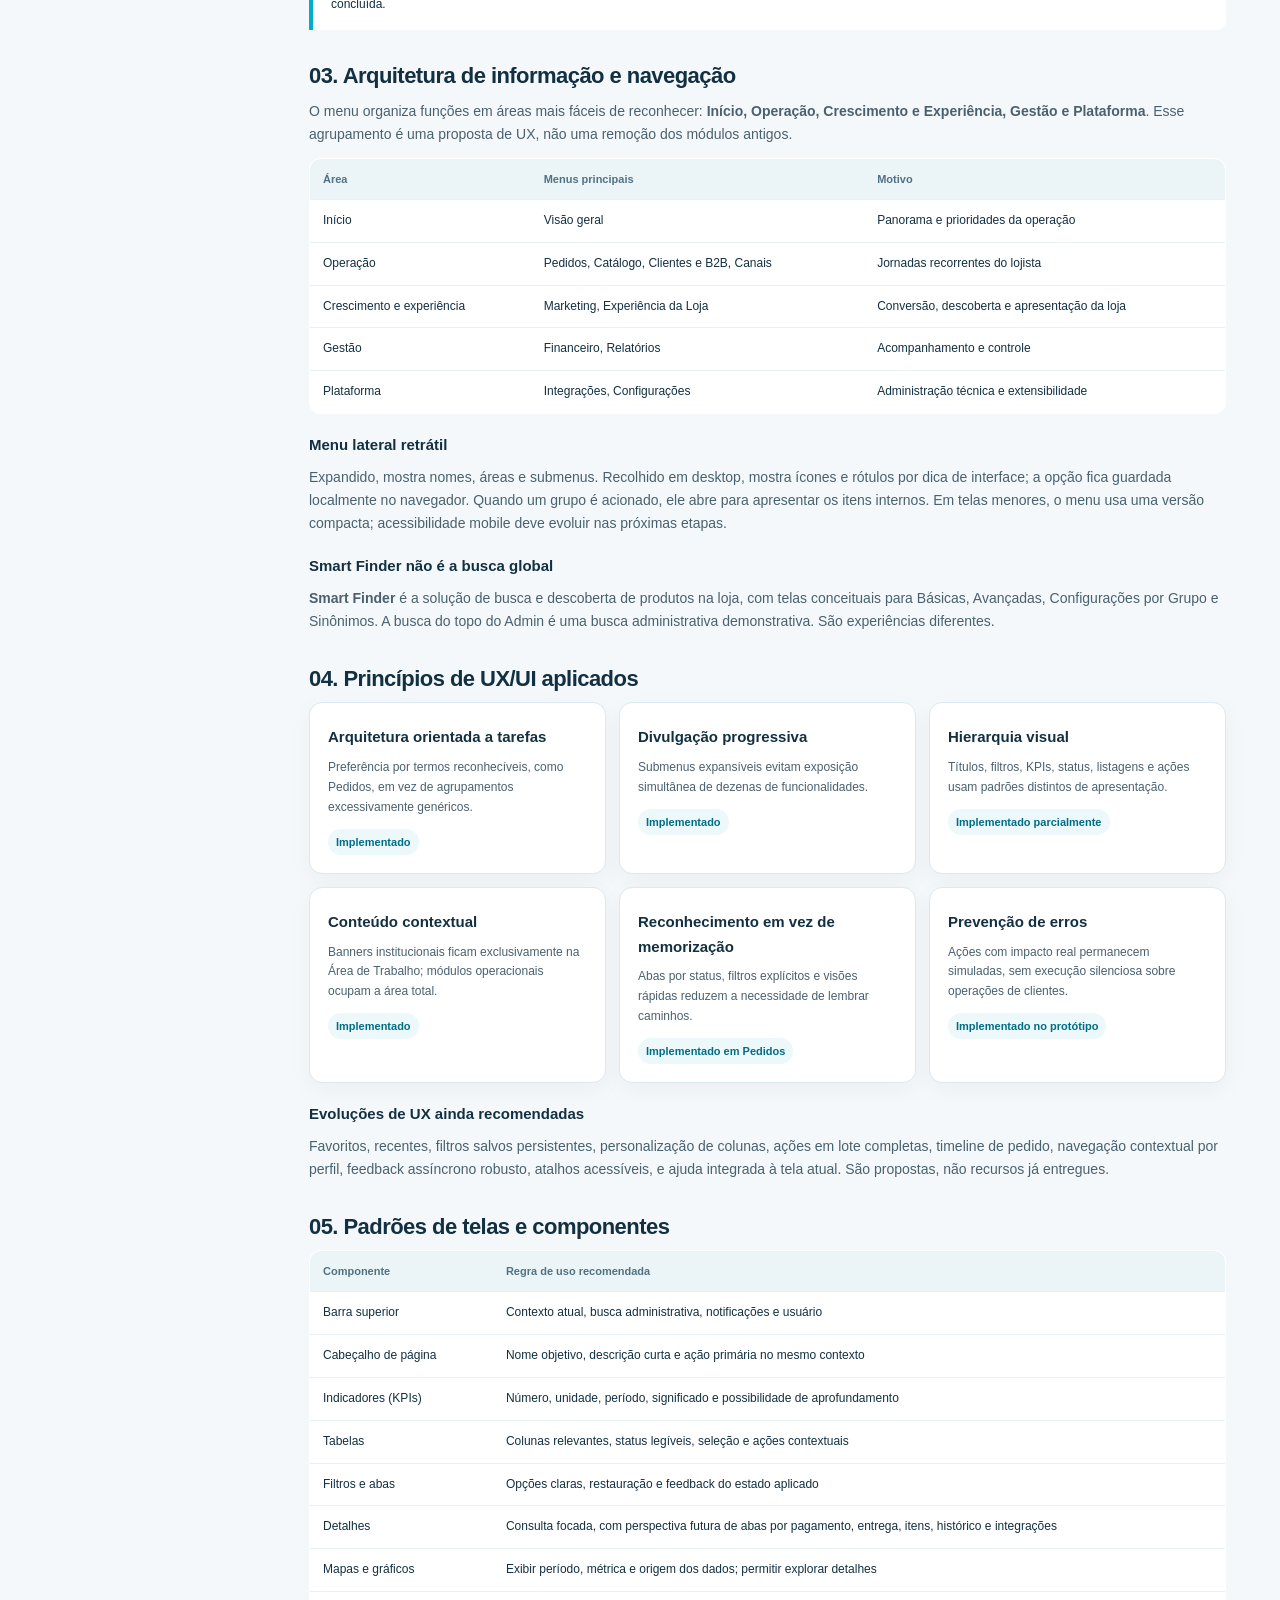
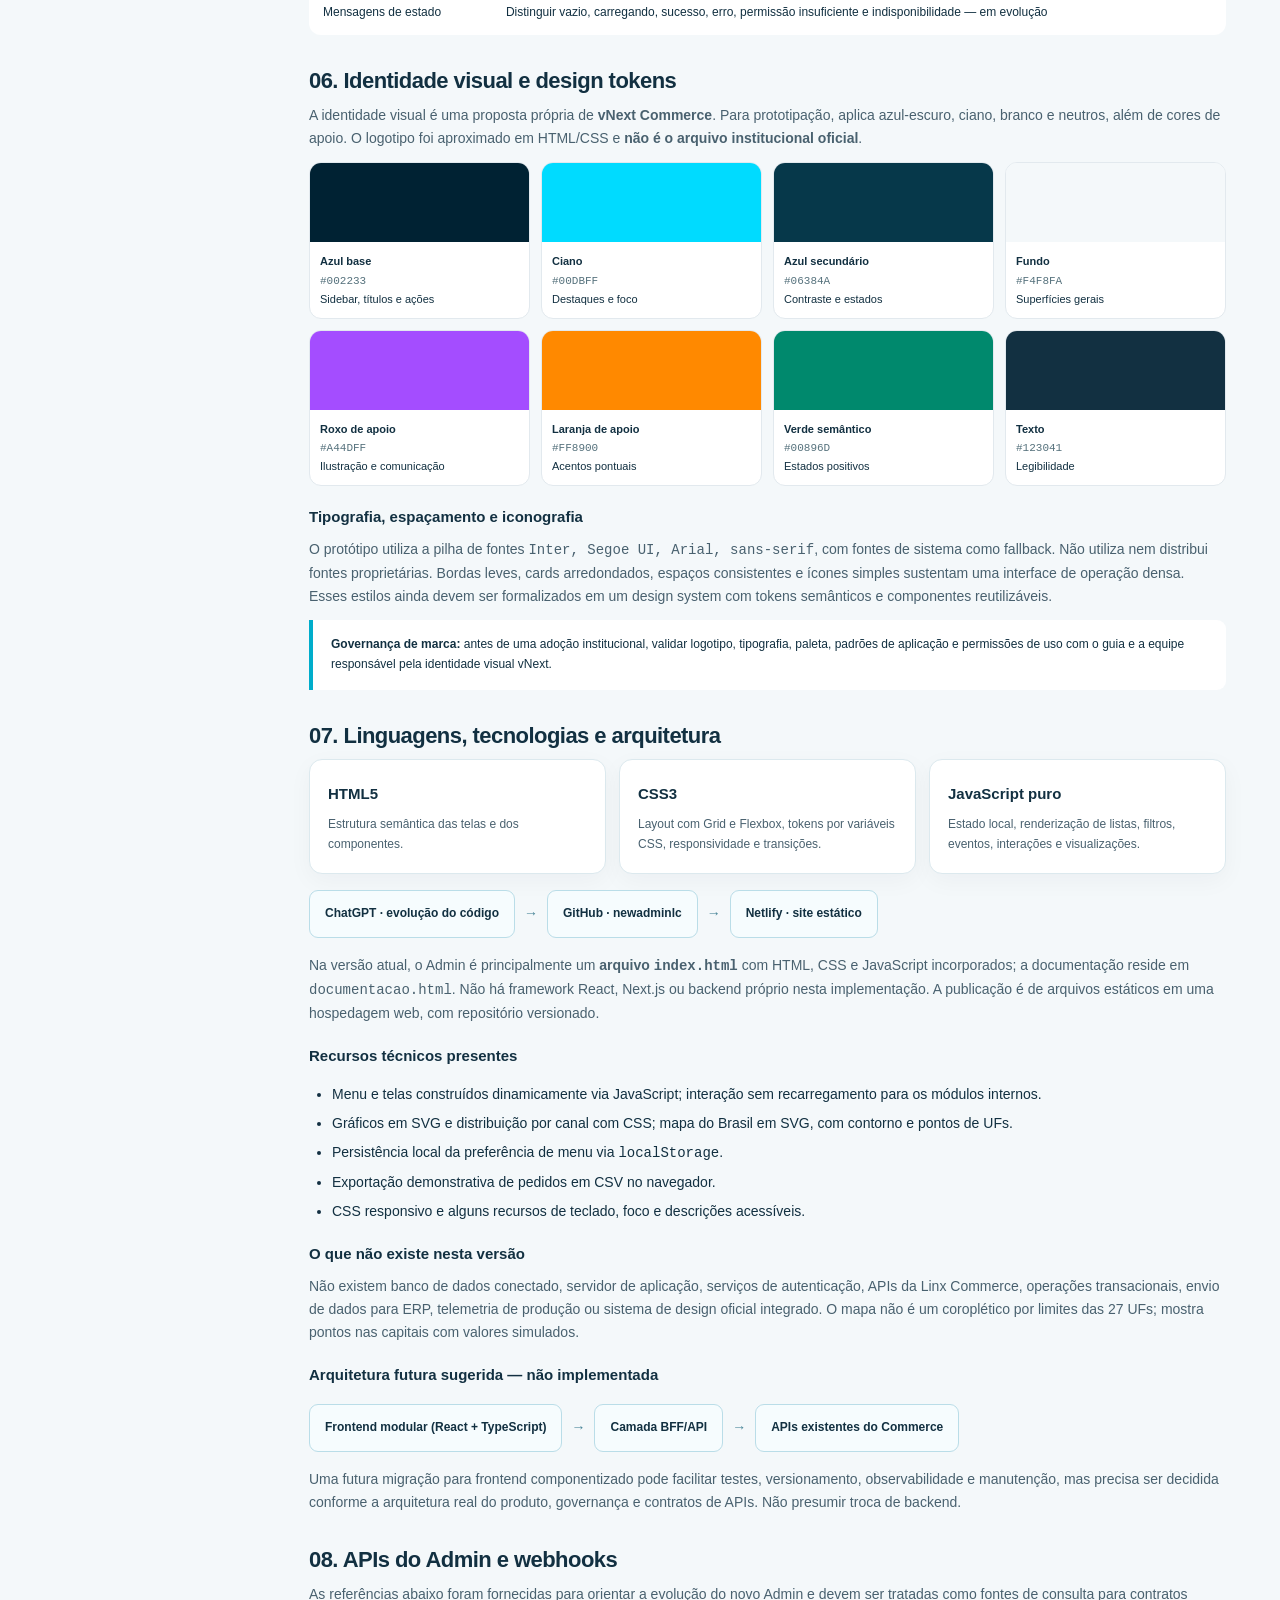
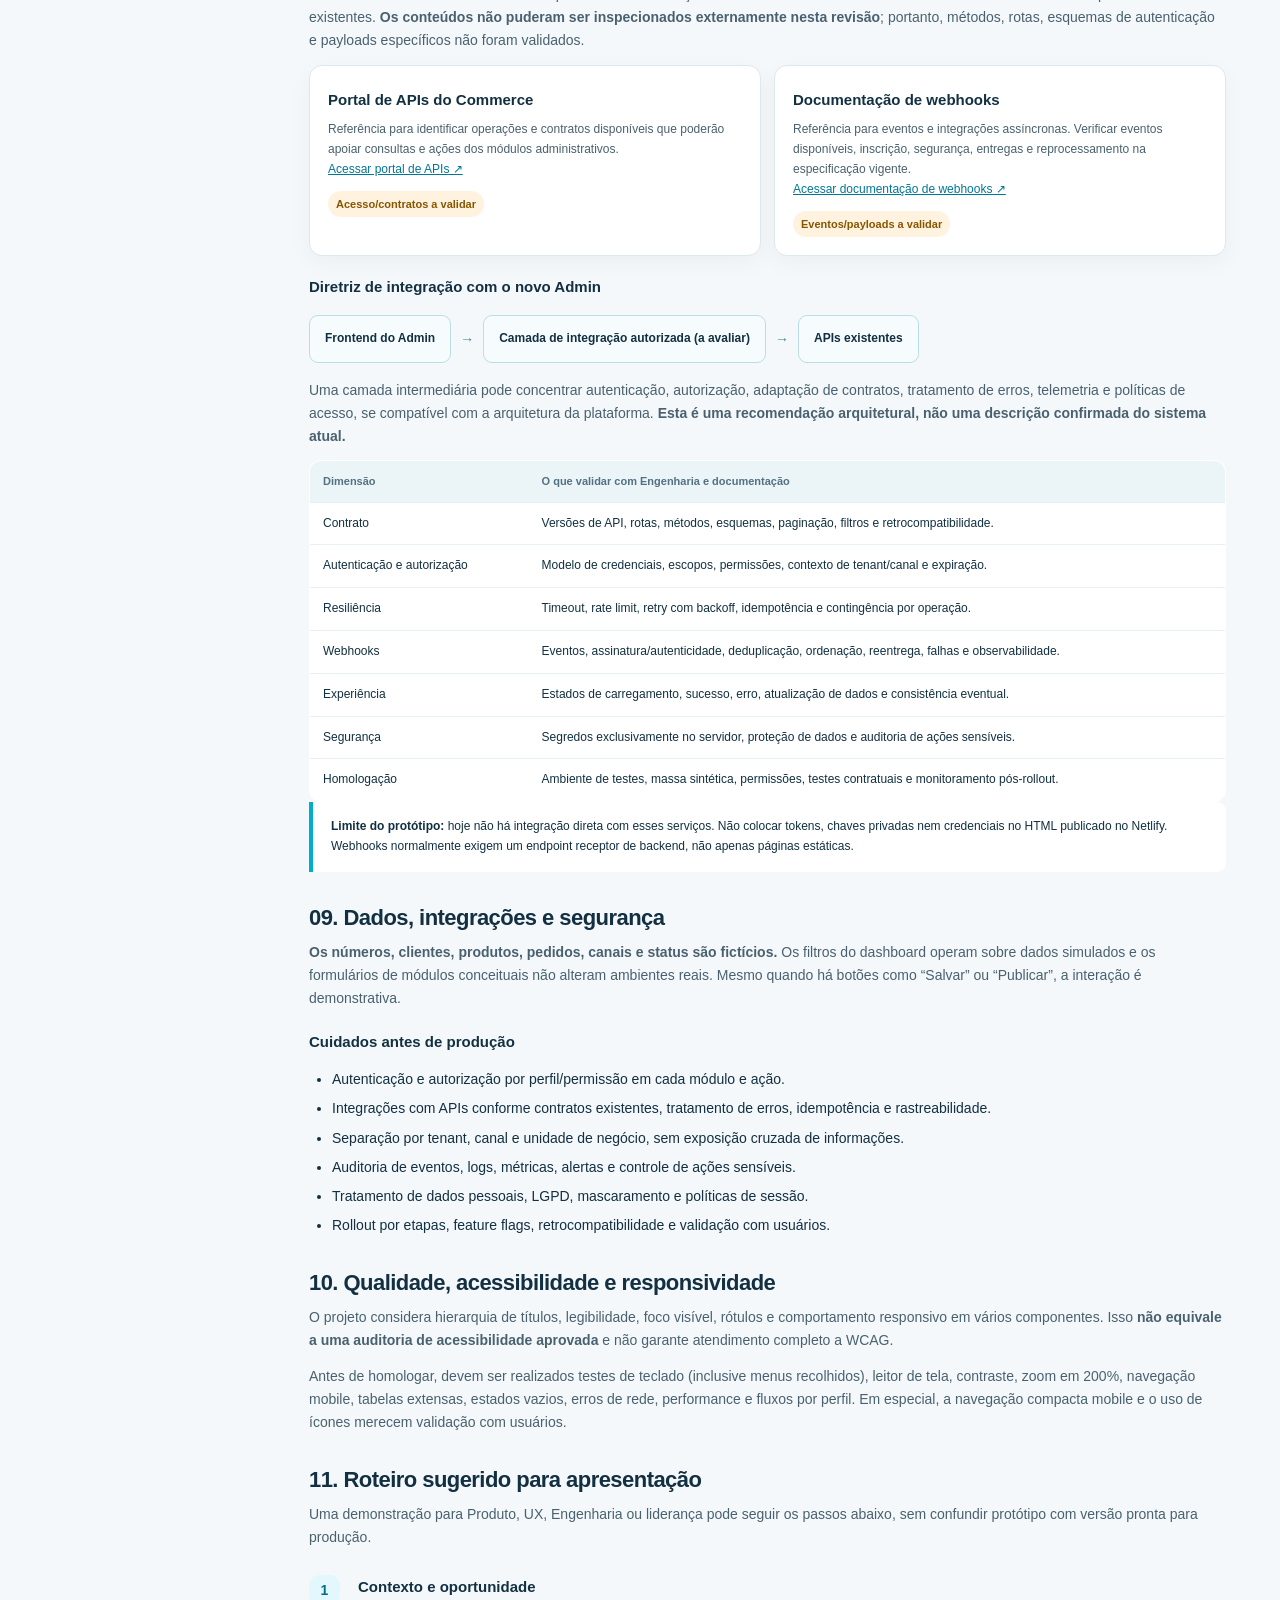
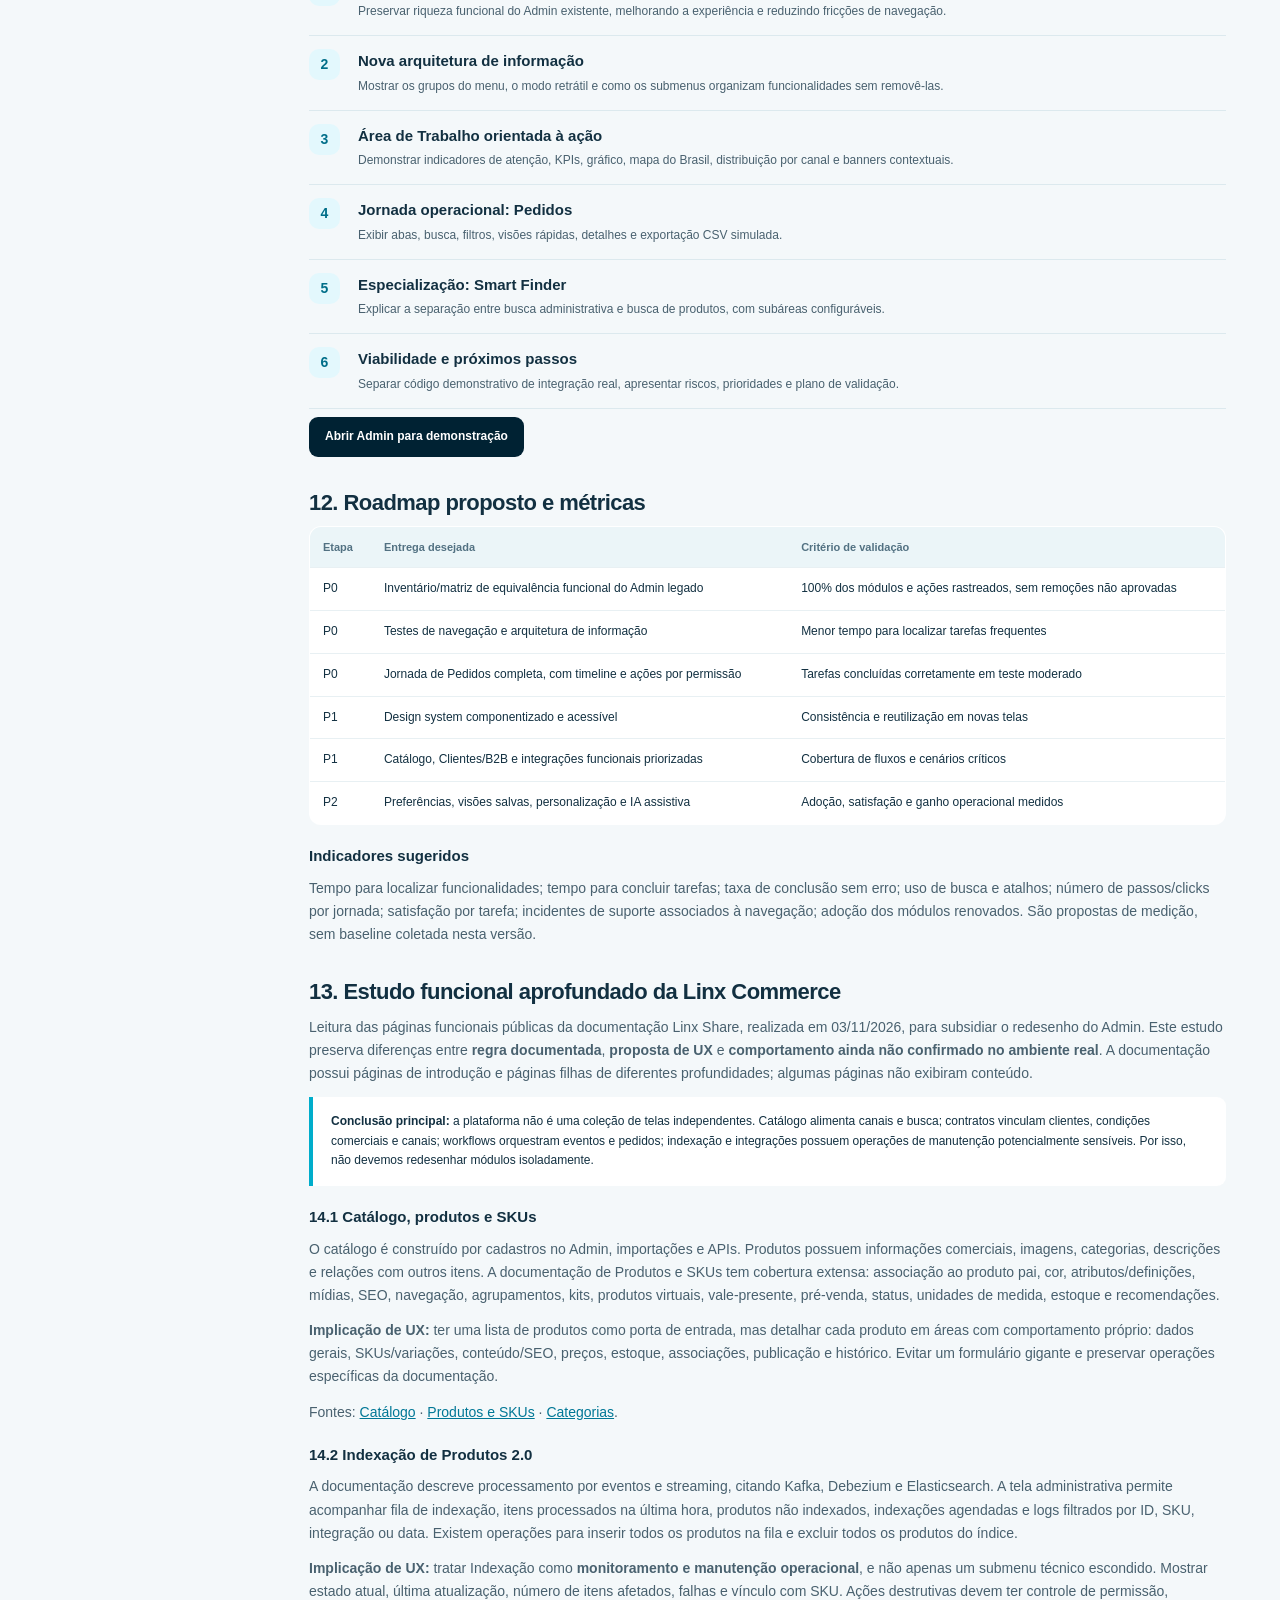
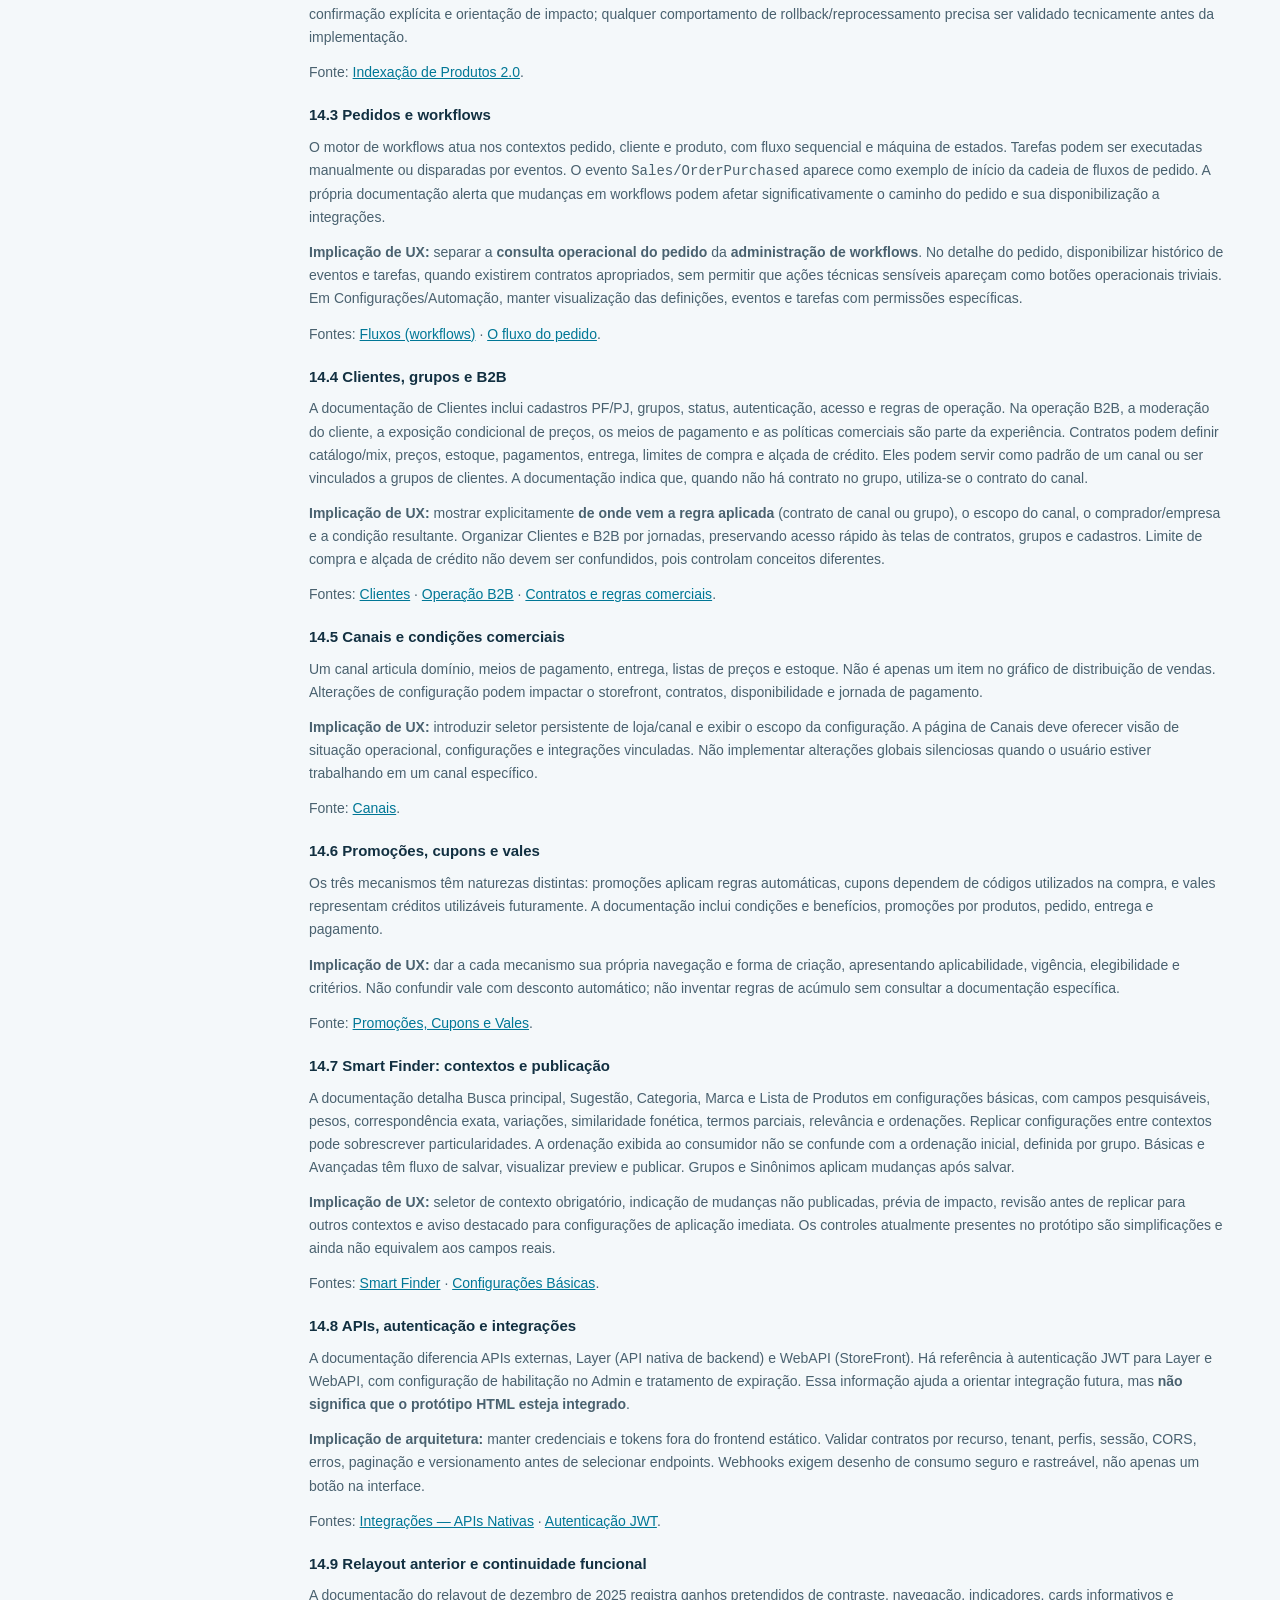
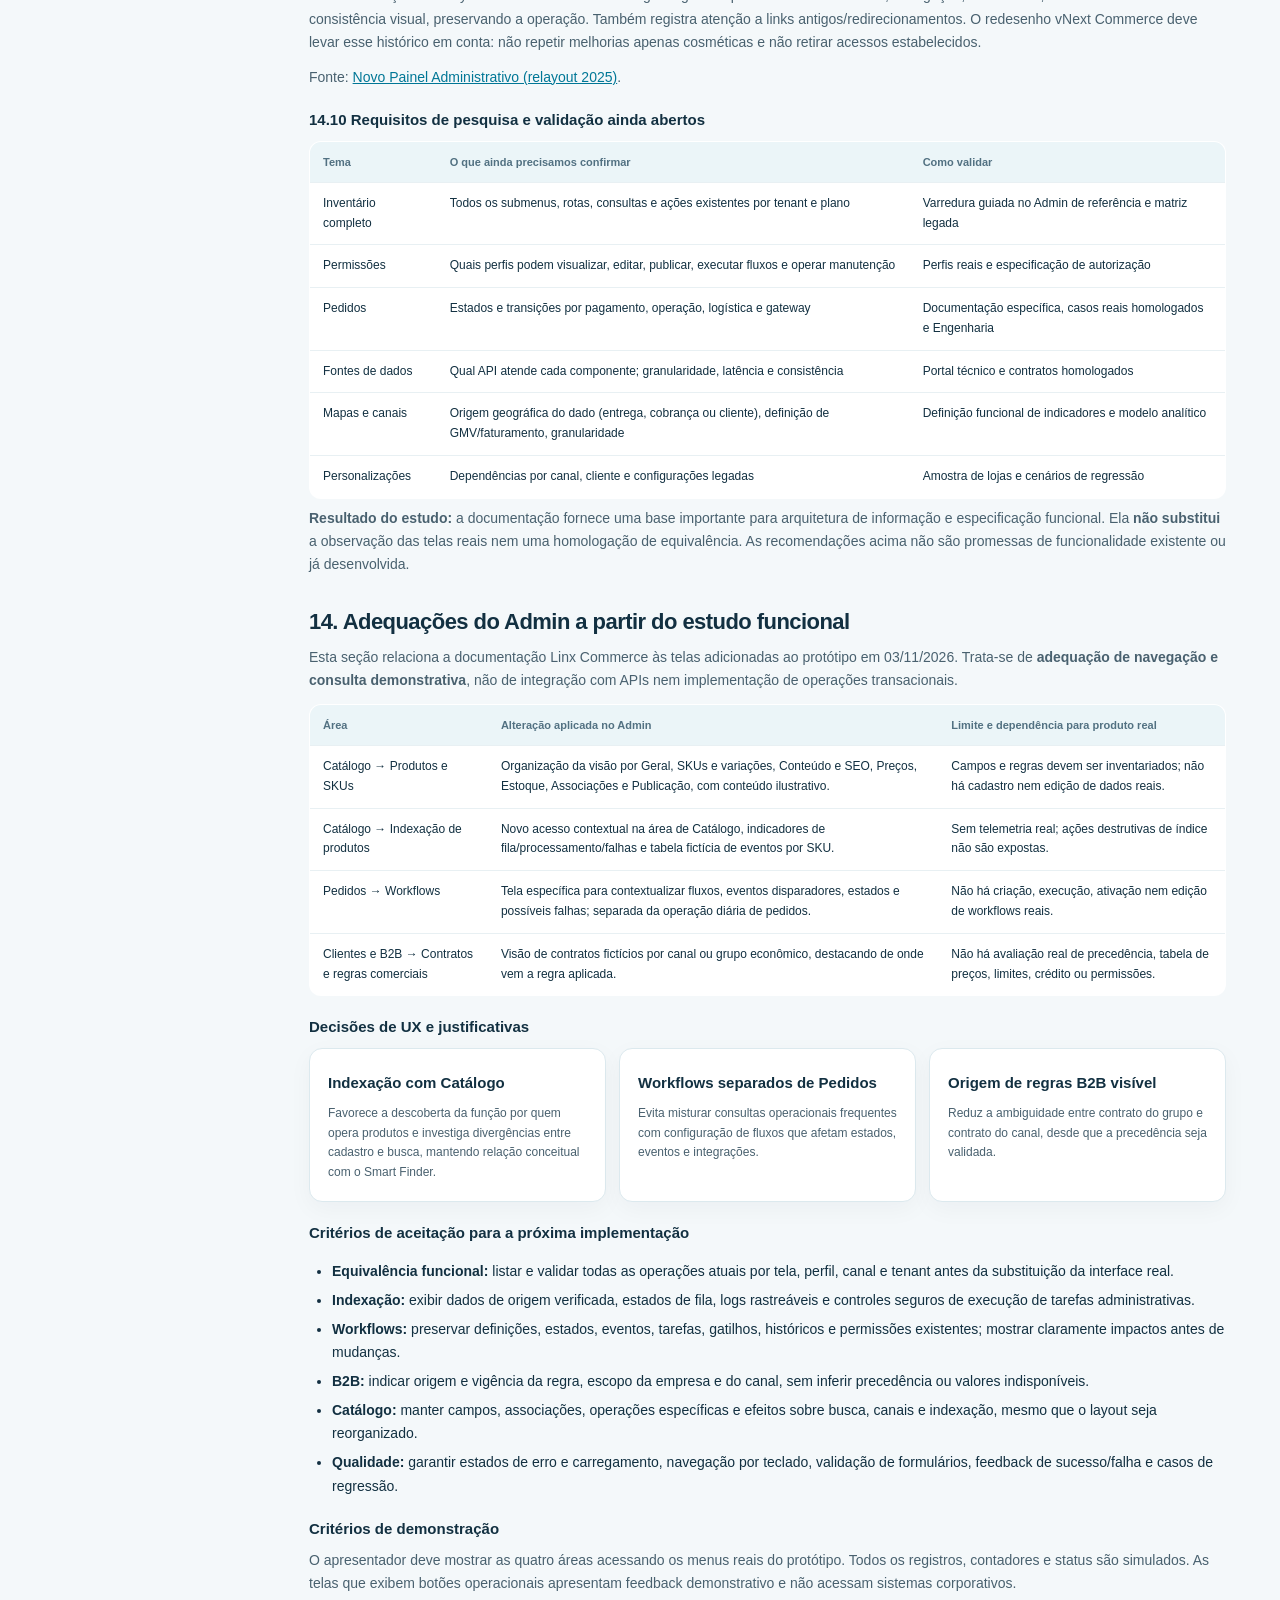
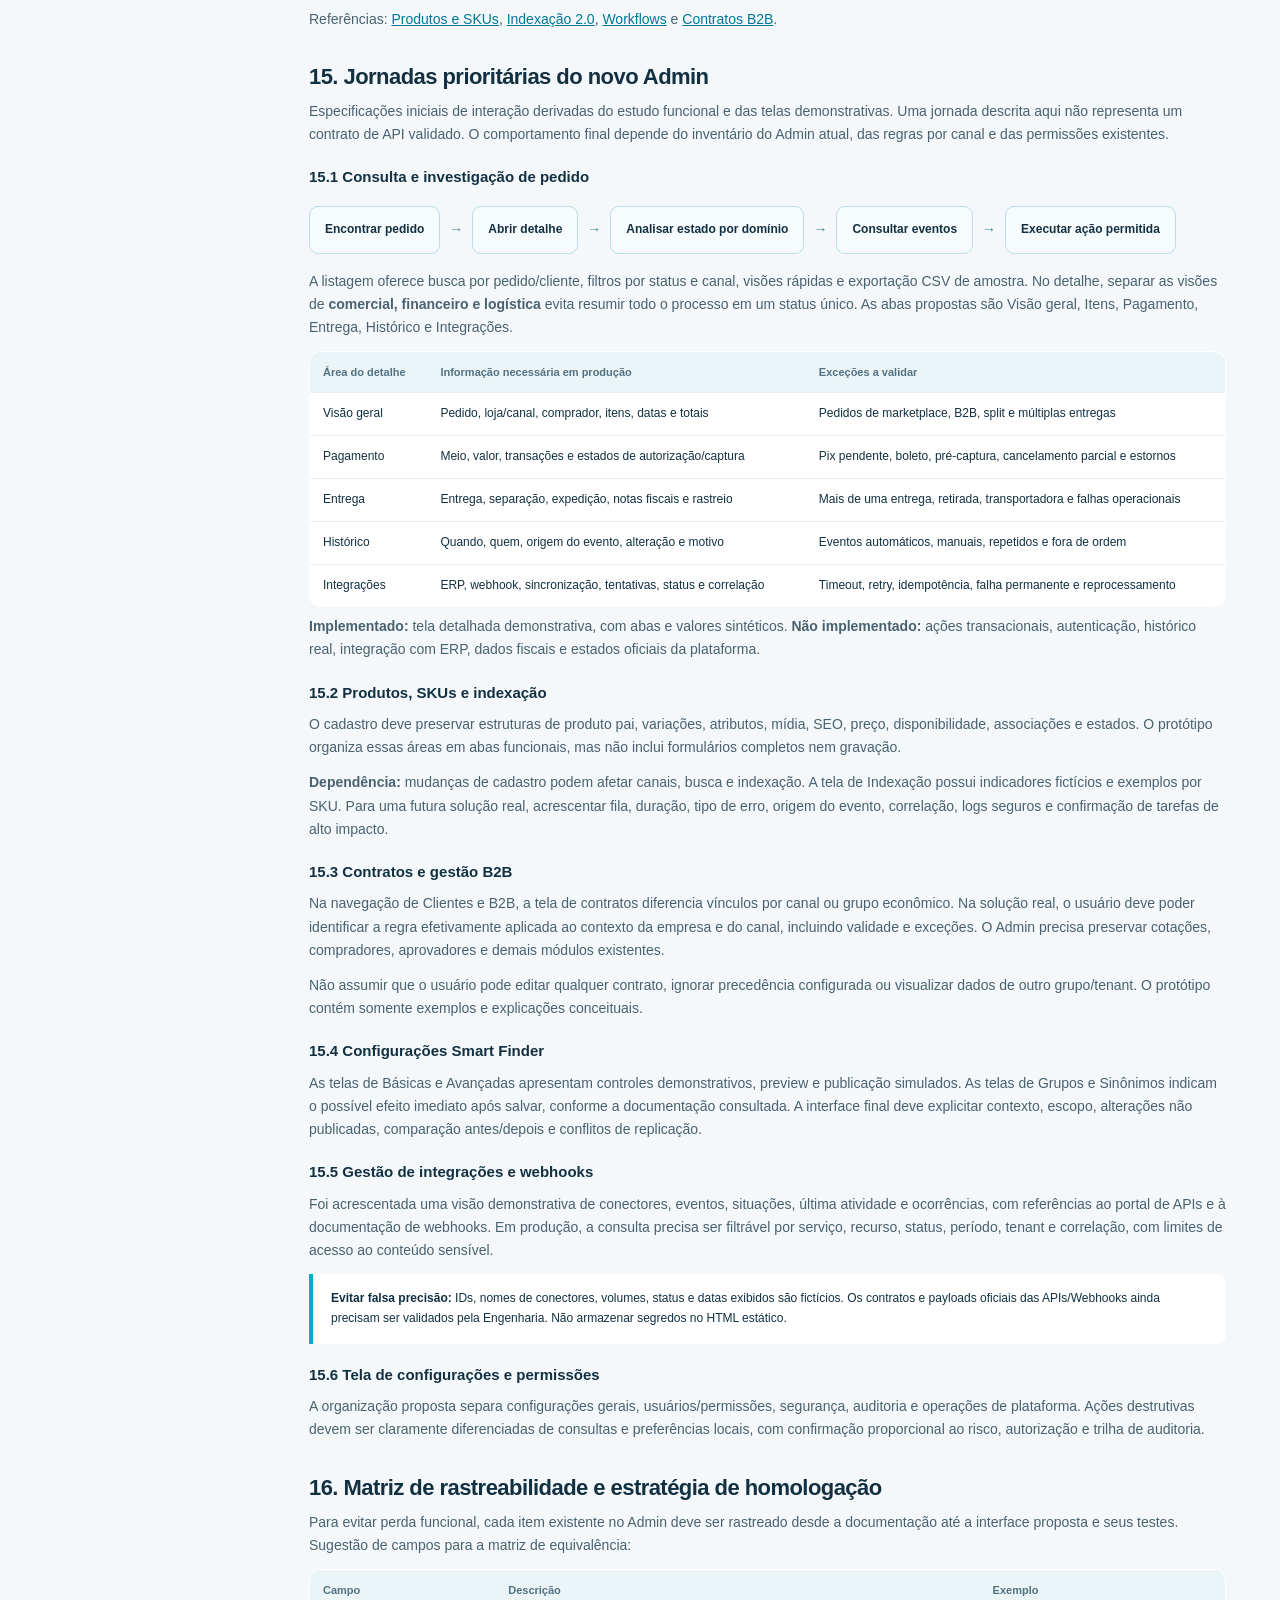
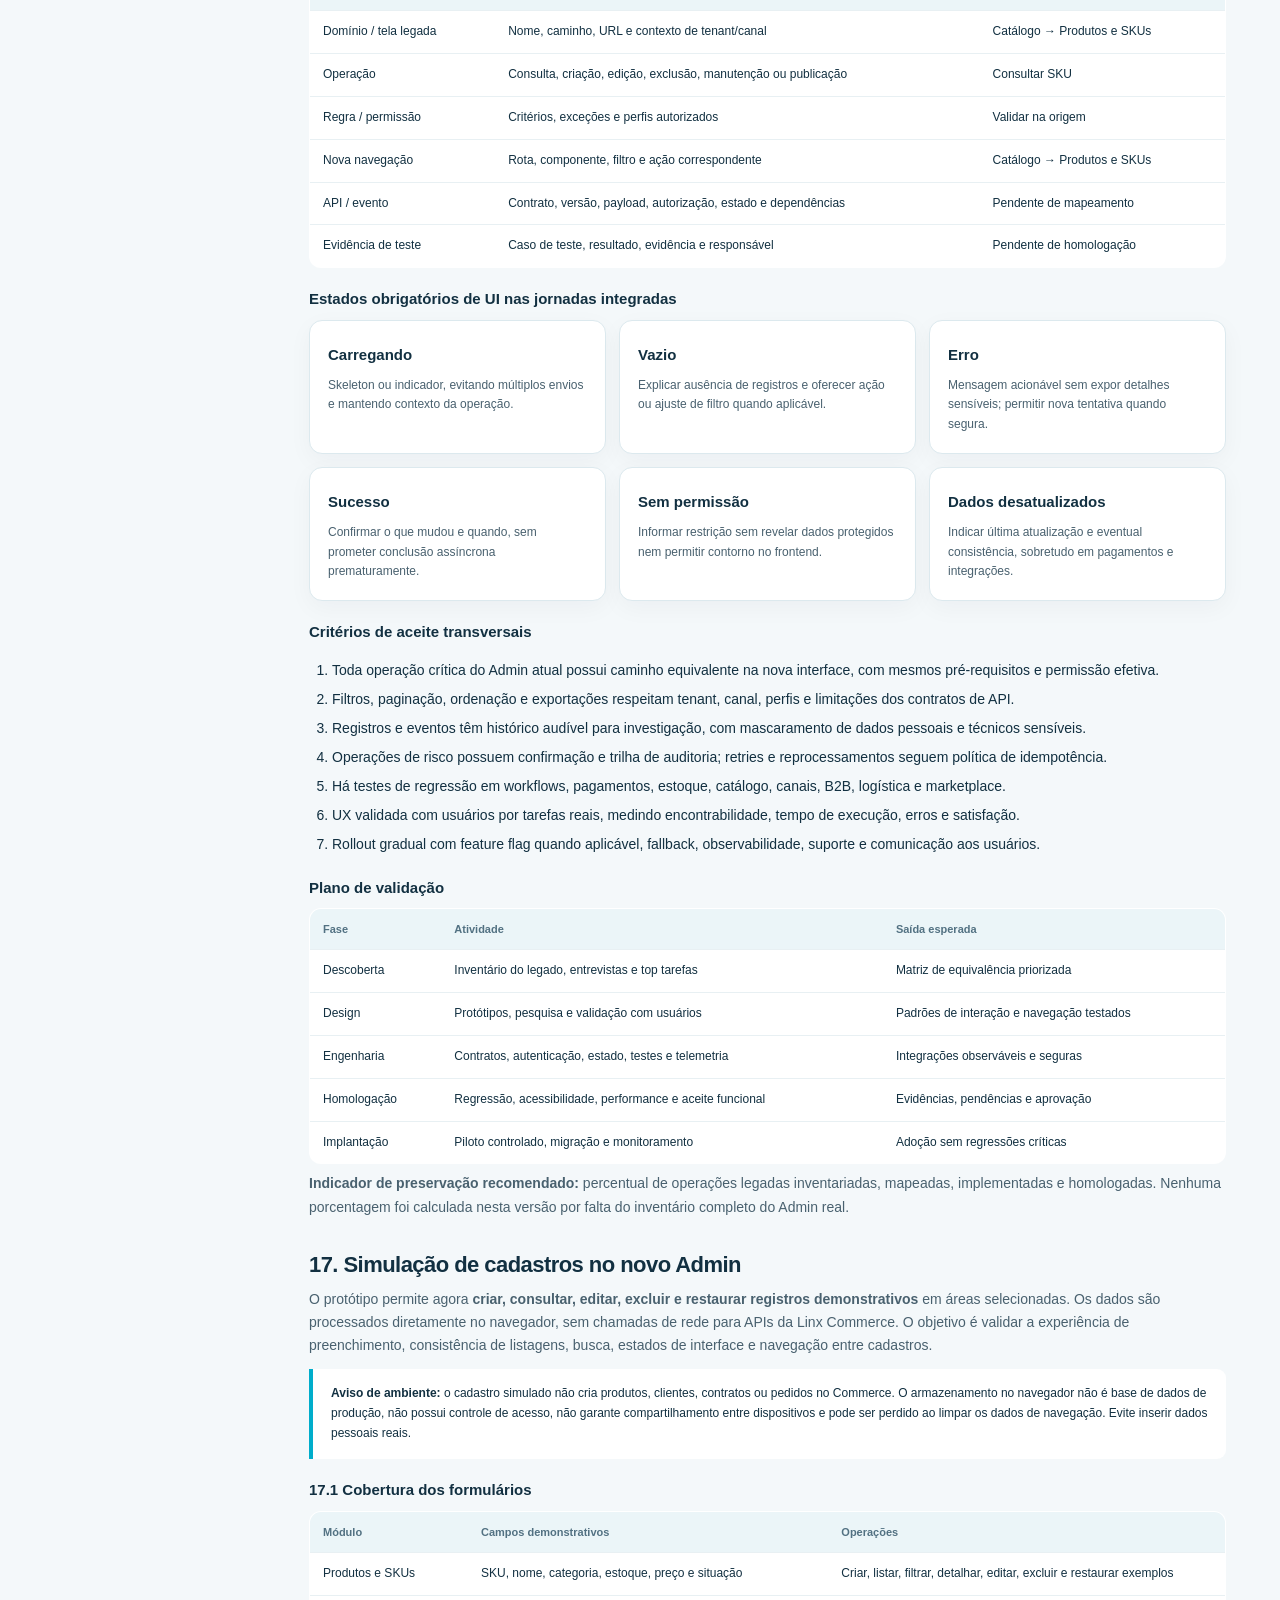
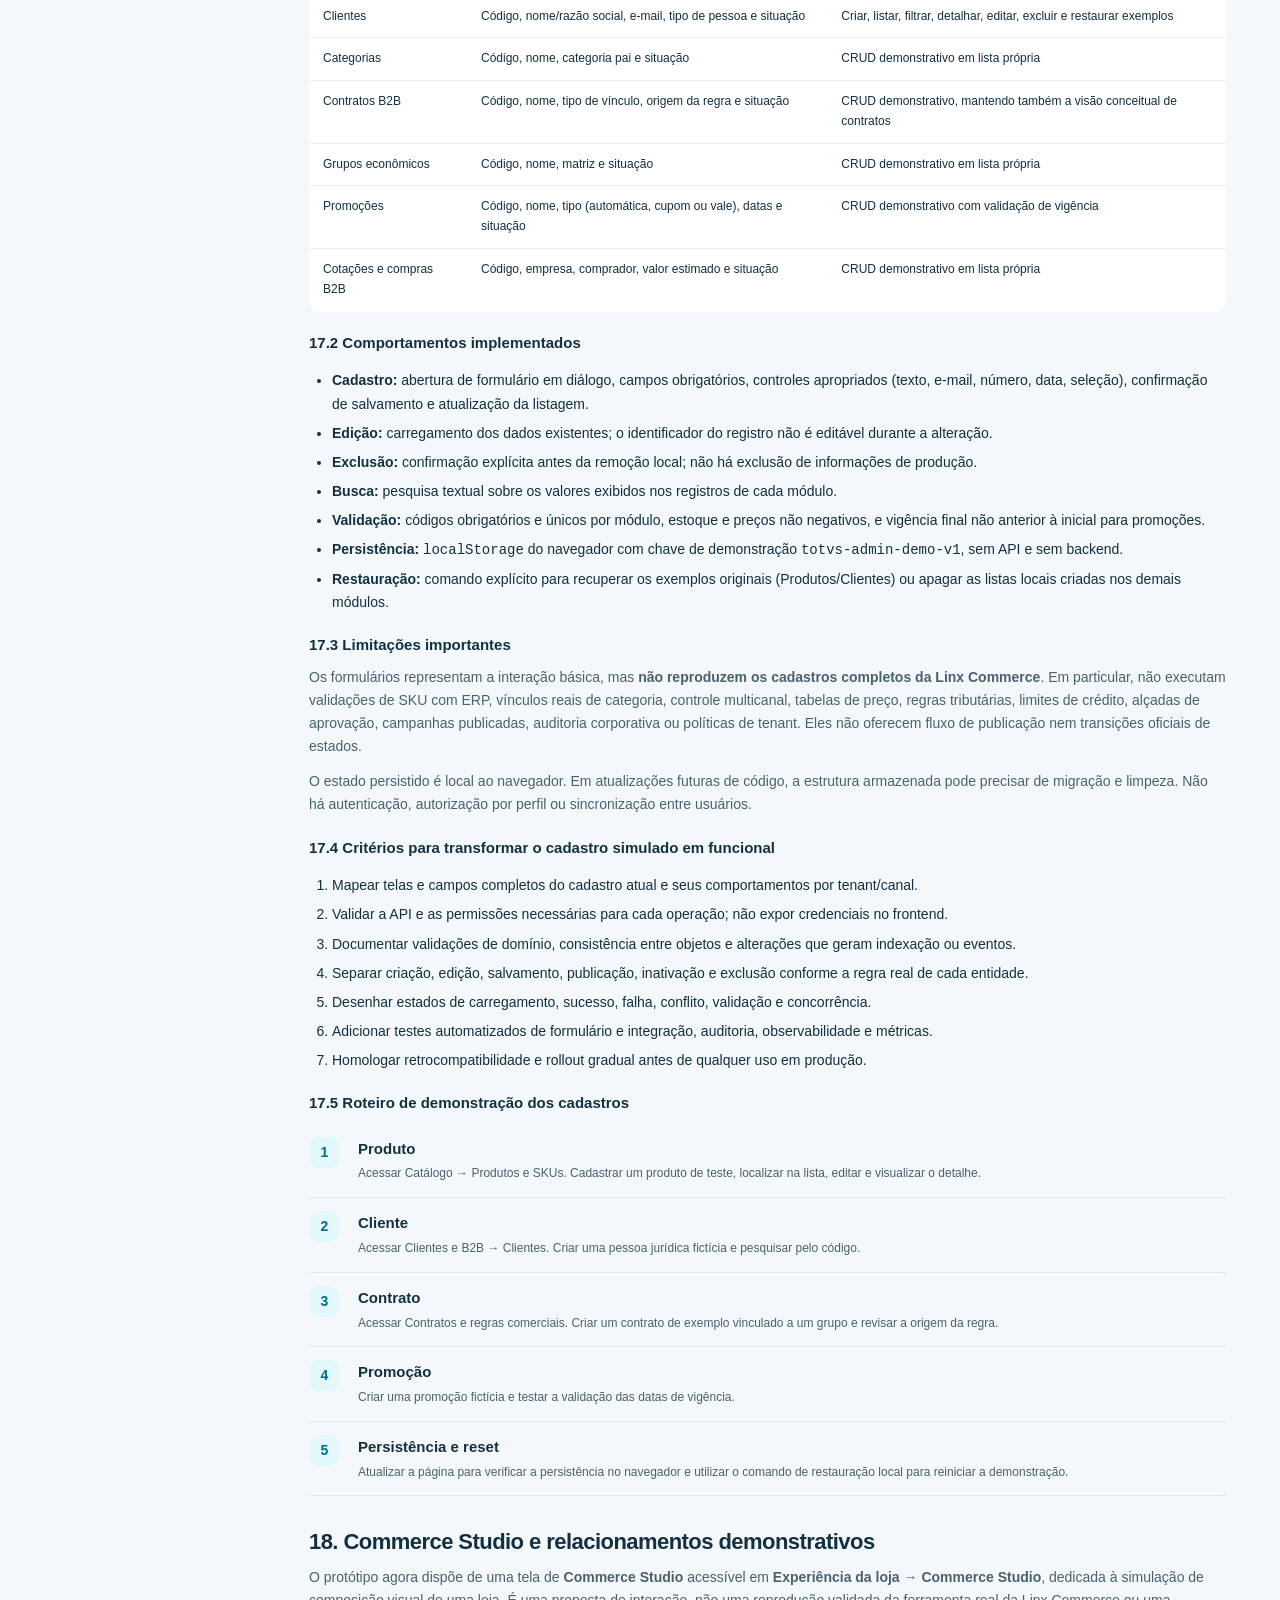
==== commit c3ee2402: "docs(workflows): registrar modelos prontos no modo simples" ====
--- a/documentacao.html
+++ b/documentacao.html
@@ -41,7 +41,7 @@
 <main>
 <div class="topbar"><div class="crumb">vNext Commerce / Centro de ajuda / <b>Documentação do Admin</b></div><a href="./index.html">← Voltar ao painel</a></div>
 <div class="body">
-<header class="hero"><div class="eyebrow">Product design · Arquitetura · Experiência</div><h1>Documentação do novo<br>vNext Commerce Admin</h1><p>Visão estruturada das decisões de produto, experiência do usuário, identidade visual, implementação técnica e proposta de evolução do painel administrativo.</p><div class="meta"><span>Protótipo conceitual</span><span>03 de novembro de 2026</span><span>Versão documental 3.0</span><span>Dados fictícios</span></div></header>
+<header class="hero"><div class="eyebrow">Product design · Arquitetura · Experiência</div><h1>Documentação do novo<br>vNext Commerce Admin</h1><p>Visão estruturada das decisões de produto, experiência do usuário, identidade visual, implementação técnica e proposta de evolução do painel administrativo.</p><div class="meta"><span>Protótipo conceitual</span><span>03 de novembro de 2026</span><span>Versão documental 3.1</span><span>Dados fictícios</span></div></header>
 <div class="notice"><b>Natureza desta documentação:</b> registra a versão demonstrativa do projeto <code>newadminlc</code> e apresenta sua direção de produto. Não é documentação oficial da plataforma Linx Commerce, não substitui a documentação funcional da Linx Commerce e não comprova que todas as funcionalidades do Admin legado já foram implementadas.</div>
 <section id="visao"><h2>01. Visão geral e propósito</h2><p>O projeto propõe uma nova experiência administrativa para o vNext Commerce, utilizando as capacidades e a organização operacional da Linx Commerce como referência. O objetivo é melhorar encontrabilidade, produtividade e clareza, <b>sem eliminar consultas, módulos, regras e jornadas existentes</b>.</p>
 <div class="grid"><article class="card"><div class="metric">01</div><h3>Encontrar</h3><p>Reduzir esforço de navegação com grupos orientados a tarefas, nomes claros e menu retrátil.</p></article><article class="card"><div class="metric">02</div><h3>Entender</h3><p>Apresentar indicadores e estados com hierarquia visual, contexto e linguagem consistente.</p></article><article class="card"><div class="metric">03</div><h3>Agir</h3><p>Conectar alertas e consultas às jornadas operacionais, com filtros, detalhes e atalhos.</p></article></div>
@@ -585,7 +585,7 @@
 <tr><td><b>Simples</b> (padrão)</td><td>Quem precisa automatizar um processo sem conhecer a implementação interna do workflow</td><td>Quatro etapas guiadas, contexto e evento explicados em linguagem de negócio, ações frequentes, inclusão por clique, botões Subir/Descer e revisão final</td></tr>
 <tr><td><b>Avançado</b></td><td>Operadores mais experientes, suporte e pessoas técnicas autorizadas</td><td>Seleção do tipo de fluxo, identificador de integração, agendamento, grupos de condições, catálogo maior de tarefas, busca por categoria, canvas com drag-and-drop, configuração de parâmetros e ordem das ações</td></tr>
 </tbody></table>
-<p>A troca Simples ↔ Avançado preserva o mesmo conjunto de dados do fluxo. Esconder um campo no modo Simples não remove sua configuração anterior. O canvas visual permite arrastar tarefas da biblioteca para uma posição da sequência e reordenar nós; para acessibilidade e dispositivos sem drag-and-drop, existem ações de adicionar, remover e mover por botões.</p>
+<p>No modo Simples, a pessoa pode iniciar com modelos orientados a casos de uso — Pedido pago, Novo cliente ou Pedido enviado — e personalizar contexto, evento e ações antes de salvar. A troca Simples ↔ Avançado preserva o mesmo conjunto de dados do fluxo. Esconder um campo no modo Simples não remove sua configuração anterior. O canvas visual permite arrastar tarefas da biblioteca para uma posição da sequência e reordenar nós; para acessibilidade e dispositivos sem drag-and-drop, existem ações de adicionar, remover e mover por botões.</p>
 <h3>32.3 Jornada de cadastro e edição</h3>
 <ol>
 <li><b>Identificação:</b> nome, contexto, descrição; no avançado, tipo Sequencial/Máquina de Estados, código e identificador de integração.</li>
